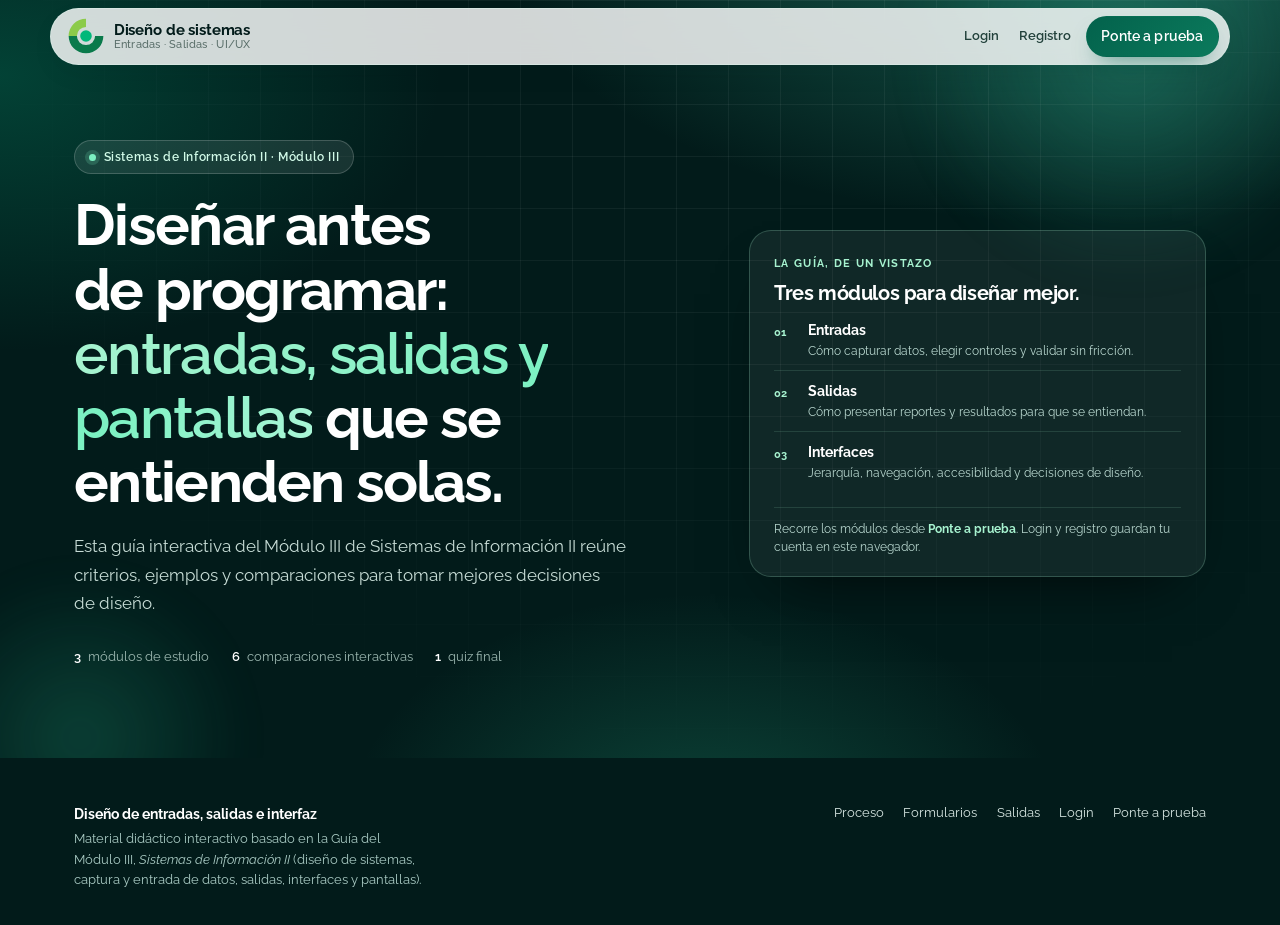
==== index.html @ ae3c9760 "Cambio de interfaz y orgnizacion de informacion" ====
<!DOCTYPE html>
<html lang="es">
<head>
<meta charset="UTF-8">
<meta name="viewport" content="width=device-width, initial-scale=1.0">
<title>Diseño de Entradas, Salidas y UI/UX · Guía interactiva</title>
<meta name="description" content="Guía interactiva de Sistemas de Información II: diseño de entradas, salidas, pantallas, formularios, login y jerarquía visual, con comparaciones malo vs. bueno.">
<meta name="theme-color" content="#03624c">
<link rel="icon" type="image/svg+xml" href="[data-uri]">
<link rel="preconnect" href="https://fonts.googleapis.com">
<link rel="preconnect" href="https://fonts.gstatic.com" crossorigin>
<link href="https://fonts.googleapis.com/css2?family=Raleway:ital,wght@0,100..900;1,100..900&display=swap" rel="stylesheet">
<style>
/* ============================================================
   1. SISTEMA DE DISEÑO
   ============================================================ */
:root{
  --ink:#021b1a;
  --ink-soft:#23423c;
  --muted:#5a6f6a;
  --bg:#f1f7f6;
  --surface:#ffffff;
  --surface-2:#f7fcfa;
  --line:#d9e8e4;
  --line-strong:#b9d2cc;

  --brand:#03624c;
  --brand-dark:#032221;
  --brand-soft:#e6f7f1;
  --violet:#2cc295;
  --accent:#095544;
  --accent-soft:#e1f7ef;
  --good:#0b7a5c;
  --good-soft:#e1f7ef;
  --bad:#b4233f;
  --bad-soft:#fce8ed;
  --info:#0b6b6a;
  --info-soft:#e2f4f2;

  --r-sm:10px;
  --r-md:14px;
  --r-lg:20px;
  --r-xl:28px;
  --shadow-sm:0 1px 2px rgba(2,27,26,.06);
  --shadow-md:0 10px 30px -12px rgba(2,27,26,.18);
  --shadow-lg:0 30px 60px -30px rgba(2,27,26,.35);
  --font:"Raleway","Segoe UI Variable","Segoe UI",system-ui,-apple-system,"Helvetica Neue",Arial,sans-serif;
}

*,*::before,*::after{box-sizing:border-box;margin:0;padding:0}
html{scroll-behavior:smooth;scroll-padding-top:92px}
body{
  font-family:var(--font);
  background:var(--bg);
  color:var(--ink);
  line-height:1.6;
  -webkit-font-smoothing:antialiased;
  font-optical-sizing:auto;
  font-size:16px;
  overflow-x:hidden;
}
img,svg{display:block;max-width:100%}
button,input,select,textarea{font:inherit;color:inherit}
button{cursor:pointer}
a{color:var(--brand);text-decoration:none}
a:hover{text-decoration:underline}
h1,h2,h3,h4{line-height:1.18;letter-spacing:-.02em;font-weight:750}
strong{font-weight:700}
p{text-wrap:pretty}

.wrap{width:100%;max-width:1180px;margin:0 auto;padding:0 24px}
.sr-only{position:absolute;width:1px;height:1px;padding:0;margin:-1px;overflow:hidden;clip:rect(0 0 0 0);white-space:nowrap;border:0}
.skip-link{position:fixed;left:12px;top:-60px;z-index:200;background:var(--ink);color:#fff;padding:10px 16px;border-radius:8px;transition:top .2s}
.skip-link:focus{top:12px}

/* ---------- Botones ---------- */
.btn{
  display:inline-flex;align-items:center;justify-content:center;gap:.5rem;
  border:1px solid transparent;border-radius:999px;
  padding:.72rem 1.25rem;font-weight:650;font-size:.95rem;
  transition:transform .15s ease, box-shadow .2s ease, background .2s ease, border-color .2s;
  text-decoration:none;white-space:nowrap;
}
.btn:hover{text-decoration:none;transform:translateY(-1px)}
.btn:active{transform:translateY(0)}
.btn:focus-visible{outline:3px solid var(--brand-dark);outline-offset:2px;box-shadow:0 0 0 2px var(--surface)}
.btn-primary{background:linear-gradient(135deg,var(--brand),#0b7a5c);color:#fff;box-shadow:0 12px 24px -12px rgba(3,98,76,.75)}
.btn-primary:hover{box-shadow:0 16px 30px -12px rgba(3,98,76,.85)}
.btn-ghost{background:#fff;border-color:var(--line-strong);color:var(--ink)}
.btn-ghost:hover{border-color:var(--brand);color:var(--brand)}
.btn-soft{background:var(--brand-soft);color:var(--brand-dark)}
.btn-soft:hover{background:#d6f2e8}
.btn-sm{padding:.5rem .9rem;font-size:.85rem}
.btn-block{width:100%}

/* ---------- Tipografía de sección ---------- */
.section{padding:74px 0;position:relative}
.section + .section{border-top:1px solid rgba(185,210,204,.6)}
.section-alt{background:
  radial-gradient(900px 400px at 100% 0%, rgba(47,169,140,.08), transparent 60%),
  radial-gradient(700px 420px at 0% 100%, rgba(3,98,76,.05), transparent 60%);
}
.eyebrow{
  display:inline-flex;align-items:center;gap:.45rem;
  background:var(--brand-soft);color:var(--brand-dark);
  border:1px solid #c9e9e1;border-radius:999px;
  padding:.3rem .75rem;font-size:.75rem;font-weight:750;
  letter-spacing:.06em;text-transform:uppercase;
}
.section-head{max-width:780px;margin-bottom:2.2rem}
.section-head h2{font-size:clamp(1.7rem,3.2vw,2.5rem);margin:.85rem 0 .7rem}
.section-head p{color:var(--ink-soft);font-size:1.05rem;max-width:70ch}
.lede{color:var(--muted);font-size:.98rem}
.hl{background:linear-gradient(180deg,transparent 58%,#b9f0d5 58%);padding:0 .12em;border-radius:2px}
.hl-bad{background:linear-gradient(180deg,transparent 58%,#ffd3df 58%);padding:0 .12em}

/* ---------- Nav ---------- */
.progress-track{position:fixed;top:0;left:0;right:0;height:3px;z-index:120;background:transparent;pointer-events:none}
.progress-bar{height:100%;width:0%;background:linear-gradient(90deg,var(--brand),var(--violet),var(--accent));border-radius:0 3px 3px 0;transition:width .1s linear}
.nav{
  position:fixed;top:8px;left:50%;transform:translateX(-50%);
  width:calc(100% - 32px);max-width:1180px;z-index:110;
  background:rgba(255,255,255,.82);backdrop-filter:blur(14px);-webkit-backdrop-filter:blur(14px);
  border:1px solid rgba(217,232,228,.9);border-radius:999px;
  box-shadow:var(--shadow-md);
  display:flex;align-items:center;gap:1rem;
  padding:.45rem .65rem .45rem 1rem;
}
.brand{display:flex;align-items:center;gap:.55rem;font-weight:800;letter-spacing:-.02em;font-size:.95rem;flex-shrink:0}
.brand-mark{
  width:38px;height:38px;flex-shrink:0;
  display:grid;place-items:center;
}
.brand-mark svg{width:38px;height:38px;display:block}
.brand small{display:block;font-weight:600;font-size:.68rem;color:var(--muted);letter-spacing:.02em}
.nav-links{display:flex;gap:.15rem;margin-left:auto;overflow-x:auto;scrollbar-width:none}
.nav-links::-webkit-scrollbar{display:none}
.nav-links a{
  padding:.45rem .7rem;border-radius:999px;font-size:.83rem;font-weight:650;color:var(--ink-soft);
  white-space:nowrap;text-decoration:none;transition:background .2s,color .2s;
}
.nav-links a:hover{background:var(--brand-soft);color:var(--brand-dark)}
.nav-links a.active{background:var(--ink);color:#fff}
.nav-cta{flex-shrink:0}

/* ============================================================
   2. HERO
   ============================================================ */
.hero{
  position:relative;overflow:hidden;color:#fff;
  padding:140px 0 90px;
  background:
    radial-gradient(1000px 500px at 85% -10%, rgba(47,169,140,.5), transparent 60%),
    radial-gradient(800px 500px at 0% 10%, rgba(3,98,76,.55), transparent 55%),
    radial-gradient(600px 400px at 55% 110%, rgba(44,194,149,.25), transparent 60%),
    #021b1a;
}
.hero::after{
  content:"";position:absolute;inset:0;pointer-events:none;
  background-image:linear-gradient(rgba(255,255,255,.055) 1px,transparent 1px),linear-gradient(90deg,rgba(255,255,255,.055) 1px,transparent 1px);
  background-size:52px 52px;
  mask-image:radial-gradient(ellipse at 60% 20%,#000 20%,transparent 75%);
  -webkit-mask-image:radial-gradient(ellipse at 60% 20%,#000 20%,transparent 75%);
}
.hero .wrap{position:relative;z-index:2}
.hero-grid{display:grid;grid-template-columns:1.15fr .85fr;gap:56px;align-items:center}
.hero-badge{
  display:inline-flex;align-items:center;gap:.5rem;
  background:rgba(255,255,255,.09);border:1px solid rgba(255,255,255,.18);
  border-radius:999px;padding:.38rem .85rem;font-size:.76rem;font-weight:650;
  letter-spacing:.04em;color:#d1fae8;margin-bottom:1.2rem;
}
.hero-badge .dot{width:7px;height:7px;border-radius:50%;background:#7bf1c2;box-shadow:0 0 0 4px rgba(123,241,194,.18)}
.hero h1{font-size:clamp(2.15rem,5vw,3.65rem);letter-spacing:-.035em;margin-bottom:1.1rem}
.hero h1 em{font-style:normal;color:#a7f3d0}
.hero p.lead{font-size:1.08rem;color:#c7dcd6;max-width:58ch;margin-bottom:1.8rem}
.hero-actions{display:flex;flex-wrap:wrap;gap:.8rem;margin-bottom:2rem}
.hero-actions .btn-ghost{background:rgba(255,255,255,.08);border-color:rgba(255,255,255,.25);color:#fff}
.hero-actions .btn-ghost:hover{background:rgba(255,255,255,.16);border-color:rgba(255,255,255,.45);color:#fff}
.hero-meta{display:flex;flex-wrap:wrap;gap:1.4rem;color:#9db8b1;font-size:.8rem}
.hero-meta div{display:flex;align-items:center;gap:.45rem}
.hero-meta b{color:#fff;font-weight:650}

/* Tarjeta flotante del hero */
.hero-demo{
  position:relative;background:linear-gradient(180deg,#fff,#f1f7f6);
  border-radius:22px;padding:14px;color:var(--ink);
  box-shadow:0 40px 70px -30px rgba(0,0,0,.65);
  transform:rotate(1.2deg);
  border:1px solid rgba(255,255,255,.6);
}
.hero-demo::before{
  content:"";position:absolute;inset:-14px;border-radius:30px;
  background:linear-gradient(135deg,rgba(255,255,255,.25),rgba(255,255,255,0));
  z-index:-1;filter:blur(2px);
}
.hero-demo-bar{display:flex;align-items:center;gap:6px;padding:2px 4px 12px}
.hero-demo-bar span{width:9px;height:9px;border-radius:50%;background:#d9e8e4}
.hero-demo-bar span:first-child{background:#aacbc4}
.hero-demo-bar span:nth-child(2){background:#a7f3d0}
.hero-demo-bar span:nth-child(3){background:#a7f3d0}
.hero-demo-bar .url{
  margin-left:auto;font-size:.66rem;color:#7c918c;background:#eaf4f1;
  border-radius:99px;padding:.18rem .6rem;font-weight:600;
}
.hero-screen{background:#f7fcfa;border:1px solid #d9e8e4;border-radius:14px;padding:16px}
.hero-screen-top{display:flex;justify-content:space-between;align-items:flex-start;margin-bottom:14px}
.hero-screen-top h4{font-size:.95rem}
.hero-screen-top p{font-size:.68rem;color:#7c918c}
.hero-pill{font-size:.6rem;font-weight:750;background:var(--good-soft);color:#0b7a5c;padding:.22rem .5rem;border-radius:99px;white-space:nowrap}
.hero-field{margin-bottom:9px}
.hero-field label{display:block;font-size:.64rem;font-weight:700;color:#4b625d;margin-bottom:3px}
.hero-input{
  height:29px;border:1px solid #d9e8e4;border-radius:7px;background:#fff;
  padding:0 9px;font-size:.72rem;color:#5a6f6a;display:flex;align-items:center;justify-content:space-between;
}
.hero-input em{font-style:normal;color:#aacbc4;font-size:.66rem}
.hero-two{display:grid;grid-template-columns:1fr 1fr;gap:9px}
.hero-btn{
  height:31px;border-radius:8px;display:grid;place-items:center;font-size:.72rem;font-weight:750;
  background:linear-gradient(135deg,var(--brand),#0b7a5c);color:#fff;margin-top:11px;
  box-shadow:0 8px 16px -10px rgba(3,98,76,.9);
}
.hero-float{
  position:absolute;background:#fff;color:var(--ink);border-radius:12px;
  padding:.55rem .75rem;font-size:.7rem;font-weight:700;box-shadow:0 18px 30px -18px rgba(0,0,0,.6);
  display:flex;align-items:center;gap:.45rem;border:1px solid #d9e8e4;
}
.hero-float.a{left:-26px;bottom:64px;transform:rotate(-3deg)}
.hero-float.b{right:-18px;top:34px;transform:rotate(3deg)}
.hero-float .ic{width:22px;height:22px;border-radius:7px;display:grid;place-items:center;font-size:.7rem}
.hero-float.a .ic{background:var(--good-soft);color:var(--good)}
.hero-float.b .ic{background:var(--accent-soft);color:#0b453a}

/* ============================================================
   3. COMPONENTES GENERALES
   ============================================================ */
.card{background:var(--surface);border:1px solid var(--line);border-radius:var(--r-lg);box-shadow:var(--shadow-sm)}
.grid-2{display:grid;grid-template-columns:1fr 1fr;gap:24px}
.grid-3{display:grid;grid-template-columns:repeat(3,1fr);gap:18px}
.split{display:grid;grid-template-columns:1.05fr .95fr;gap:34px;align-items:start}
.entry-lab{display:grid;gap:22px;margin-bottom:24px}
.split > *,.entry-lab > *,.lab > *,.grid-2 > *,.grid-3 > *,.game > *,.anatomy > *,.login-wrap > *,.uxui > *{min-width:0}
.flow-card,.classifier,.flow-scroll{min-width:0;max-width:100%}
.note{
  background:var(--info-soft);border:1px solid #c9e9e1;border-left:4px solid var(--info);
  border-radius:0 var(--r-md) var(--r-md) 0;padding:1rem 1.15rem;color:#0b453a;font-size:.9rem;
}
.note strong{color:#032221}
.note.amber{background:var(--accent-soft);border-color:#bfe8db;border-left-color:#2fa98c;color:#0b453a}
.note.amber strong{color:#032221}
.note.good{background:var(--good-soft);border-color:#b9e8d6;border-left-color:var(--good);color:#032221}
.note.good strong{color:#032221}
.note.bad{background:var(--bad-soft);border-color:#f8cdd9;border-left-color:var(--bad);color:#8c1233}
.note.bad strong{color:#6f0c27}
.note p + p{margin-top:.5rem}
.tag{
  display:inline-flex;align-items:center;gap:.35rem;font-size:.7rem;font-weight:750;
  padding:.22rem .55rem;border-radius:99px;background:#eaf4f1;color:#23423c;letter-spacing:.02em;
}
.tag.good{background:var(--good-soft);color:#0b7a5c}
.tag.bad{background:var(--bad-soft);color:#a11338}
.tag.amber{background:var(--accent-soft);color:#0b453a}
.kicker{font-size:.72rem;font-weight:800;letter-spacing:.1em;text-transform:uppercase;color:var(--brand)}
.mini-title{font-size:.72rem;font-weight:800;letter-spacing:.08em;text-transform:uppercase;color:var(--muted);margin-bottom:.35rem}
ol.clean,ul.clean{list-style:none;display:grid;gap:.6rem}
ul.ticks{list-style:none;display:grid;gap:.55rem;font-size:.9rem;color:var(--ink-soft)}
ul.ticks li{display:flex;gap:.55rem;align-items:flex-start}
ul.ticks li::before{content:"✓";flex-shrink:0;width:19px;height:19px;border-radius:50%;background:var(--good-soft);color:var(--good);font-size:.7rem;font-weight:900;display:grid;place-items:center;margin-top:.15rem}
ul.crosses{list-style:none;display:grid;gap:.55rem;font-size:.9rem;color:var(--ink-soft)}
ul.crosses li{display:flex;gap:.55rem;align-items:flex-start}
ul.crosses li::before{content:"✕";flex-shrink:0;width:19px;height:19px;border-radius:50%;background:var(--bad-soft);color:var(--bad);font-size:.65rem;font-weight:900;display:grid;place-items:center;margin-top:.15rem}

/* Listas del modo resumido */
.steps{list-style:none;counter-reset:s;display:grid;gap:8px;max-width:840px;margin:0}
.steps li{counter-increment:s;display:flex;gap:14px;align-items:flex-start;background:var(--surface);border:1px solid var(--line);border-radius:14px;padding:11px 16px}
.steps li::before{content:counter(s);flex-shrink:0;width:27px;height:27px;border-radius:9px;background:var(--brand-soft);color:var(--brand-dark);font-weight:800;font-size:.78rem;display:grid;place-items:center;margin-top:.12rem}
.steps b{display:block;font-size:.94rem;line-height:1.3}
.steps span{display:block;color:var(--ink-soft);font-size:.85rem;line-height:1.4}

/* Tipos de entrada: software y hardware */
.input-map{display:grid;gap:20px;margin:0}
.input-family-head{display:flex;align-items:baseline;gap:2px 14px;flex-wrap:wrap;margin-bottom:10px}
.input-family-head h3{font-size:1.02rem;display:flex;align-items:center;gap:9px}
.input-family-head h3::before{content:"";width:9px;height:9px;border-radius:3px;background:var(--brand);box-shadow:0 0 0 3px var(--brand-soft)}
.input-family.hardware .input-family-head h3::before{background:var(--accent);box-shadow:0 0 0 3px var(--accent-soft)}
.input-family-head p{font-size:.81rem;color:var(--muted)}
.input-cards{display:grid;grid-template-columns:repeat(3,1fr);gap:12px}
.input-card{background:var(--surface);border:1px solid var(--line);border-radius:15px;padding:15px 16px;box-shadow:var(--shadow-sm);min-width:0;transition:transform .18s ease,border-color .18s ease,box-shadow .18s ease}
.input-card:hover{transform:translateY(-2px);border-color:#b9d2cc;box-shadow:var(--shadow-md)}
.input-card-top{display:flex;align-items:center;gap:11px;margin-bottom:7px}
.icon-sprite{position:absolute;width:0;height:0;overflow:hidden;pointer-events:none}
.ui-icon{width:22px;height:22px;display:block;flex-shrink:0}
.input-ic{width:44px;height:44px;border-radius:13px;display:grid;place-items:center;background:linear-gradient(145deg,#fff,var(--brand-soft));color:var(--brand);border:1px solid #c9e9e1;box-shadow:0 6px 14px -10px rgba(3,98,76,.4);flex-shrink:0;font-size:0;transition:transform .18s ease,box-shadow .18s ease}
.input-family.hardware .input-ic{background:linear-gradient(145deg,#fff,var(--accent-soft));color:var(--accent);border-color:#bfe8db}
.input-ic .ui-icon{width:23px;height:23px}
.input-card:hover .input-ic{transform:translateY(-1px);box-shadow:0 9px 18px -10px rgba(3,98,76,.5)}
.input-card h4{font-size:.9rem;line-height:1.3}
.input-card p{font-size:.8rem;line-height:1.45;color:var(--ink-soft)}
.input-card .input-examples{margin-top:9px;padding-top:8px;border-top:1px dashed var(--line);font-size:.72rem;color:var(--muted)}
.input-card .input-examples b{color:var(--ink-soft);font-weight:800}
.tip-line{margin-top:14px;font-size:.9rem;color:var(--ink-soft);border-left:3px solid var(--brand);padding-left:12px;max-width:840px}
ul.mini-list{list-style:none;display:grid;gap:.42rem;font-size:.88rem;color:var(--ink-soft);margin-top:.65rem;padding:0}
ul.mini-list li{display:flex;gap:.5rem;align-items:flex-start}
ul.mini-list li::before{content:"•";color:currentColor;opacity:.55;font-weight:900;flex-shrink:0}
.note .mini-list{color:inherit;margin-top:.5rem}

/* Laboratorios plegables */
.lab-fold{background:var(--surface);border:1px solid var(--line);border-radius:var(--r-lg);box-shadow:var(--shadow-sm);overflow:hidden}
.lab-fold>summary{display:flex;align-items:center;gap:14px;padding:13px 18px;cursor:pointer;list-style:none;transition:background .2s}
.lab-fold>summary::-webkit-details-marker{display:none}
.lab-fold>summary::marker{content:""}
.lab-fold>summary:hover{background:var(--surface-2)}
.lab-fold>summary:focus-visible{outline:2px solid var(--brand);outline-offset:-2px}
.fold-ico{width:36px;height:36px;border-radius:11px;background:var(--brand-soft);display:grid;place-items:center;font-size:1rem;flex-shrink:0}
.fold-txt{min-width:0}
.fold-txt b{display:block;font-size:.95rem;line-height:1.3}
.fold-txt small{display:block;color:var(--muted);font-size:.79rem;line-height:1.35}
.fold-cta{margin-left:auto;display:inline-flex;align-items:center;gap:7px;font-size:.78rem;font-weight:750;color:var(--brand-dark);background:var(--brand-soft);border-radius:999px;padding:.35rem .7rem;flex-shrink:0}
.fold-cta .when-open{display:none}
.lab-fold[open] .fold-cta .when-open{display:inline}
.lab-fold[open] .fold-cta .when-closed{display:none}
.chev{display:inline-block;transition:transform .2s;font-size:.8rem}
.lab-fold[open] .chev{transform:rotate(180deg)}
.fold-body{padding:0 18px 18px;border-top:1px solid var(--line)}
.fold-body>:first-child{margin-top:18px}
@media(max-width:560px){.fold-txt small{display:none}.fold-cta{padding:.3rem .55rem}}


/* ============================================================
   5. FLUJO DE ENTRADAS
   ============================================================ */
.flow-card{background:var(--surface);border:1px solid var(--line);border-radius:var(--r-xl);padding:26px 30px;box-shadow:var(--shadow-md)}
.flow-top{display:flex;flex-wrap:wrap;gap:.8rem;justify-content:space-between;align-items:center;margin-bottom:14px}
.flow-top h3{font-size:1.05rem}
.flow-hint{font-size:.78rem;color:var(--muted);display:flex;align-items:center;gap:.4rem}
.flow-scroll{overflow-x:auto;padding:10px 2px 4px}
.flow{display:flex;align-items:center;gap:0;min-width:860px}
.flow-item{display:flex;align-items:center;flex:1 1 0;min-width:0}
.flow-node{
  flex:1 1 auto;background:#fff;border:1.5px solid var(--line-strong);border-radius:16px;
  padding:1rem .85rem;text-align:center;transition:all .4s ease;position:relative;
  min-width:150px;
}
.flow-node:hover{border-color:var(--brand);transform:translateY(-2px);box-shadow:var(--shadow-md)}
.flow-node .n-ic{width:42px;height:42px;border-radius:12px;display:grid;place-items:center;margin:0 auto .45rem;background:var(--brand-soft);border:1px solid #c9e9e1;color:var(--brand);font-size:0;transition:background .2s,color .2s,border-color .2s}
.flow-node .n-ic .ui-icon{width:23px;height:23px}
.flow-node.is-active .n-ic{background:rgba(255,255,255,.16);border-color:rgba(255,255,255,.55);color:#fff}
.flow-node.is-done .n-ic{background:#fff;border-color:#b9e8d6;color:var(--good)}
.flow-node.is-error .n-ic{background:rgba(255,255,255,.16);border-color:rgba(255,255,255,.55);color:#fff}
.flow-node b{display:block;font-size:.9rem;line-height:1.25}
.flow-node small{display:block;font-size:.73rem;color:var(--muted);margin-top:.2rem;line-height:1.3}
.flow-node.is-active{border-color:var(--brand);background:var(--brand);color:#fff;box-shadow:0 14px 26px -16px rgba(3,98,76,.95)}
.flow-node.is-active small{color:#d1fae8}
.flow-node.is-error{border-color:var(--bad);background:var(--bad);color:#fff}
.flow-node.is-error small{color:#ffd7e1}
.flow-node.is-done{border-color:#b9e8d6;background:var(--good-soft)}
.flow-node.is-done .n-ic{filter:saturate(1)}
.flow-arrow{flex:0 0 32px;height:2px;background:var(--line-strong);position:relative}
.flow-arrow::after{
  content:"";position:absolute;right:-1px;top:-3px;border-left:6px solid var(--line-strong);
  border-top:4px solid transparent;border-bottom:4px solid transparent;
}
.flow-detail{
  margin-top:16px;background:var(--surface-2);border:1px solid var(--line);
  border-left:4px solid var(--brand);border-radius:0 12px 12px 0;padding:1.1rem 1.25rem;min-height:112px;
  transition:background .2s;
}
.flow-detail .fd-head{display:flex;align-items:center;gap:.6rem;margin-bottom:.35rem;flex-wrap:wrap}
.flow-detail h4{font-size:1.05rem}
.flow-detail p{font-size:.92rem;color:var(--ink-soft)}

.sim{
  margin-top:18px;border:1px solid var(--line);border-radius:var(--r-lg);overflow:hidden;
  background:#fff;
}
.sim-head{
  display:flex;align-items:center;gap:.6rem;padding:.7rem 1rem;
  background:linear-gradient(180deg,#f7fcfa,#eaf4f1);border-bottom:1px solid var(--line);
  font-size:.82rem;font-weight:750;color:#23423c;
}
.sim-head .dots{display:flex;gap:4px;margin-right:2px}
.sim-head .dots i{width:7px;height:7px;border-radius:50%;background:#c9e9e1}
.sim-body{padding:16px}
.sim-grid{display:grid;grid-template-columns:1.1fr .7fr .9fr auto;gap:12px;align-items:end}
.sim-field label{display:block;font-size:.75rem;font-weight:700;margin-bottom:.3rem;color:var(--ink-soft)}
.sim-field label .opt{font-weight:500;color:var(--muted);font-size:.7rem}
.sim-field input,.sim-field select{
  width:100%;height:40px;border:1px solid var(--line-strong);border-radius:9px;
  padding:0 .7rem;font-size:.86rem;background:#fff;
}
.sim-field input:focus,.sim-field select:focus{outline:2px solid var(--brand);outline-offset:1px;border-color:var(--brand);box-shadow:0 0 0 3px rgba(3,98,76,.14)}
.sim-field input[aria-invalid="true"]{border-color:var(--bad);background:#fff7f9}
.sim-submit{height:40px}
.sim-feedback{
  margin-top:12px;font-size:.84rem;border-radius:10px;padding:.7rem .85rem;
  background:var(--surface-2);border:1px dashed var(--line-strong);color:var(--muted);
  display:flex;gap:.6rem;align-items:flex-start;
}
.sim-feedback.ok{background:var(--good-soft);border-color:#bcead8;color:#063028;border-style:solid}
.sim-feedback.err{background:var(--bad-soft);border-color:#f6c9d6;color:#8c1233;border-style:solid}
.sim-catalog{
  margin-top:12px;display:grid;grid-template-columns:repeat(3,1fr);gap:8px;
}
.catalog-item{
  display:flex;justify-content:space-between;align-items:center;gap:.4rem;
  border:1px solid var(--line);border-radius:9px;padding:.45rem .65rem;background:#fff;
  font-size:.74rem;color:var(--muted);cursor:pointer;transition:border-color .2s,background .2s;
}
.catalog-item:hover{border-color:var(--brand);background:#f7fcfa}
.catalog-item b{color:var(--ink);font-size:.74rem}
.catalog-item .price{font-weight:750;color:var(--brand);white-space:nowrap}

/* Clasificador */
.classifier{background:var(--surface);border:1px solid var(--line);border-radius:var(--r-lg);padding:24px 28px}
.classifier-head{display:flex;justify-content:space-between;align-items:flex-start;gap:1rem;flex-wrap:wrap;margin-bottom:6px}
.classifier-head h3{font-size:1.15rem}
.classifier-head .kicker{display:block;margin-bottom:4px}
.class-score{font-size:.78rem;font-weight:750;color:var(--muted);background:var(--surface-2);border:1px solid var(--line);border-radius:99px;padding:.25rem .7rem}
.classifier-lede{font-size:.92rem;color:var(--ink-soft);max-width:92ch;margin-top:4px}
.classifier-quick{display:flex;flex-wrap:wrap;gap:6px;margin:10px 0 0}
.classifier-quick span{display:inline-flex;align-items:center;gap:5px;border:1px solid var(--line);border-radius:999px;padding:.28rem .62rem;font-size:.73rem;color:var(--ink-soft);background:var(--surface-2)}
.classifier-quick b{font-size:.64rem;font-weight:850;letter-spacing:.05em;text-transform:uppercase}
.classifier-quick .q-variable{border-color:#bfe8db;background:#f0faf6}
.classifier-quick .q-variable b{color:#0b453a}
.classifier-quick .q-ident{border-color:#b9e8d6;background:#f7fcfa}
.classifier-quick .q-ident b{color:var(--brand-dark)}
.classifier-quick .q-recovered{border-color:#b9e8d6;background:#f7fcfa}
.classifier-quick .q-recovered b{color:#095544}
.classifier-key{display:flex;flex-wrap:wrap;gap:8px;margin-top:12px}
.classifier-key span{display:inline-flex;align-items:center;gap:6px;font-size:.76rem;font-weight:600;border:1px solid transparent;border-radius:99px;padding:.3rem .7rem}
.classifier-key span:first-child{background:var(--brand-soft);border-color:#b9e8d6;color:var(--brand-dark)}
.classifier-key span:last-child{background:var(--good-soft);border-color:#b9e8d6;color:#095544}
.classifier-key b{font-size:.66rem;font-weight:850;letter-spacing:.06em;text-transform:uppercase}
.classifier-howto{display:flex;align-items:flex-start;gap:14px;background:var(--surface-2);border:1px solid var(--line);border-radius:12px;padding:12px 16px;margin:14px 0 16px}
.classifier-howto>b{flex:0 0 auto;font-size:.68rem;font-weight:850;letter-spacing:.07em;text-transform:uppercase;color:var(--brand);padding-top:.12rem}
.classifier-howto ol{display:flex;flex-wrap:wrap;gap:8px 18px;margin:0;padding:0;list-style:none;counter-reset:howto}
.classifier-howto li{position:relative;flex:1 1 190px;padding-left:24px;font-size:.8rem;color:var(--ink-soft);counter-increment:howto}
.classifier-howto li::before{content:counter(howto);position:absolute;left:0;top:.18em;width:17px;height:17px;border-radius:50%;background:var(--brand);color:#fff;font-size:.62rem;font-weight:850;display:grid;place-items:center}
.classifier-guide{display:grid;grid-template-columns:1.25fr .75fr;gap:14px;margin:0 0 18px}
.classifier-legend{display:grid;gap:0;background:var(--surface-2);border:1px solid var(--line);border-radius:12px;overflow:hidden}
.ctype{padding:10px 14px;border-left:4px solid var(--line-strong)}
.ctype + .ctype{border-top:1px solid var(--line)}
.ctype b{display:flex;align-items:center;gap:8px;font-size:.84rem;color:var(--ink)}
.ctype b span{font-size:.62rem;font-weight:800;letter-spacing:.04em;text-transform:uppercase;border-radius:99px;padding:.08rem .42rem}
.ctype p{font-size:.8rem;color:var(--ink-soft);margin-top:2px}
.ctype small{display:block;font-size:.72rem;color:var(--muted);margin-top:1px}
.ctype-variable{border-left-color:var(--accent);background:#f0faf6}
.ctype-variable b span{background:var(--accent-soft);color:#0b453a}
.ctype-ident{border-left-color:var(--brand);background:#f7fcfa}
.ctype-ident b span{background:var(--brand-soft);color:var(--brand-dark)}
.ctype-recovered{border-left-color:var(--good);background:#f7fcfa}
.ctype-recovered b span{background:var(--good-soft);color:#095544}
.classifier-example{background:var(--brand-soft);border:1px solid #b9e8d6;border-radius:12px;padding:14px 16px;font-size:.84rem;color:#23423c}
.classifier-example b{display:block;margin-bottom:6px;color:var(--brand-dark)}
.classifier-example .example-data{margin-bottom:4px}
.classifier-example ol{margin:0 0 4px 18px;padding:0;font-size:.8rem;display:grid;gap:2px}
.classifier-example .example-answer{font-weight:800;color:#095544;margin-top:4px}
.classifier-task{display:flex;justify-content:space-between;align-items:center;gap:8px 18px;flex-wrap:wrap;margin:18px 0 8px;padding-top:14px;border-top:1px solid var(--line)}
.classifier-task b{font-size:.88rem}
.classifier-task span{font-size:.78rem;color:var(--muted)}
.class-rows{display:grid;grid-template-columns:repeat(2,minmax(0,1fr));gap:10px}
.class-row{
  display:grid;grid-template-columns:minmax(0,1fr) auto;gap:12px;align-items:center;
  padding:.6rem .75rem;border:1px solid var(--line);border-radius:11px;background:#fff;
}
.class-row .field-desc{font-size:.84rem;display:flex;gap:.5rem;align-items:center;font-weight:600}
.class-row .field-desc i{width:32px;height:32px;border-radius:9px;background:var(--brand-soft);border:1px solid #d6f2e8;display:grid;place-items:center;font-style:normal;font-size:1.05rem;line-height:1;flex-shrink:0}
.class-row .field-desc small{display:block;font-weight:500;color:var(--muted);font-size:.72rem}
.class-opts{display:flex;gap:5px;justify-content:flex-end;flex-wrap:wrap}
.class-opt{
  border:1px solid var(--line-strong);background:#fff;border-radius:8px;
  font-size:.7rem;font-weight:700;padding:.3rem .5rem;color:var(--ink-soft);transition:all .15s;
}
.class-opt:hover{border-color:var(--brand);color:var(--brand)}
.class-opt.chosen{background:var(--brand);border-color:var(--brand);color:#fff}
.class-opt.correct{background:var(--good-soft);border-color:#9adcc3;color:#095544}
.class-opt.wrong{background:var(--bad-soft);border-color:#f3b7c7;color:#9c1537}
.class-row.solved{border-color:#b9e8d6;background:#f7fcfa}
.classifier-foot{display:flex;gap:16px;align-items:center;justify-content:space-between;margin-top:14px;flex-wrap:wrap}
.class-feedback{font-size:.84rem;color:var(--muted);flex:1;min-width:220px}
.class-feedback.ok{color:var(--good)}
.class-feedback.bad{color:var(--bad)}

/* ============================================================
   6. ANATOMÍA DE PANTALLA
   ============================================================ */
.anatomy{display:grid;grid-template-columns:1.08fr .92fr;gap:26px;align-items:start}
.wire{
  background:#fff;border:1px solid var(--line-strong);border-radius:var(--r-lg);
  padding:14px;box-shadow:var(--shadow-md);
}
.wire-frame{border:1px solid #d9e8e4;border-radius:12px;overflow:hidden;background:#fbfdfc}
.wire-region{
  position:relative;display:block;width:100%;text-align:left;border:0;background:transparent;
  padding:14px 16px;transition:background .2s;cursor:pointer;
}
.wire-region:hover,.wire-region.is-active{background:#e4f1ed}
.wire-region + .wire-region{border-top:1px dashed #d9e8e4}
.wire-region .wr-label{font-size:.62rem;font-weight:850;letter-spacing:.09em;text-transform:uppercase;color:var(--brand)}
.wire-region .wr-content{margin-top:6px;pointer-events:none}
.wire-region .wr-tip{
  position:absolute;right:12px;top:50%;transform:translateY(-50%);
  font-size:.62rem;color:var(--muted);background:#fff;border:1px solid var(--line);
  border-radius:99px;padding:.1rem .45rem;
}
.wire-head{display:flex;justify-content:space-between;align-items:center;gap:.5rem}
.wire-head b{font-size:.9rem}
.wire-nav{display:flex;gap:5px}
.wire-nav i{width:34px;height:7px;border-radius:99px;background:#b9e8d6;display:block}
.wire-body-grid{display:grid;grid-template-columns:1fr 1fr;gap:7px}
.wire-line{height:8px;border-radius:99px;background:#d9e8e4}
.wire-line.w70{width:70%}.wire-line.w50{width:50%}.wire-line.w90{width:90%}
.wire-input{height:22px;border:1px solid #b9e8d6;border-radius:5px;background:#fff}
.wire-status{display:flex;justify-content:space-between;align-items:center;font-size:.66rem;color:var(--muted)}
.wire-status .dotlive{width:6px;height:6px;border-radius:50%;background:var(--good);display:inline-block;margin-right:4px}
.wire-zone-badge{
  position:absolute;left:6px;top:6px;background:var(--accent);color:#fff;
  font-size:.55rem;font-weight:700;border-radius:99px;padding:.08rem .4rem;letter-spacing:.06em;
}
.anatomy-info{background:var(--surface);border:1px solid var(--line);border-radius:var(--r-lg);padding:22px;min-height:330px}
.anatomy-info h3{font-size:1.12rem;margin-bottom:.4rem}
.anatomy-info p{font-size:.9rem;color:var(--ink-soft)}
.anatomy-info .a-list{margin-top:12px;display:grid;gap:.5rem;font-size:.82rem;color:var(--muted)}
.anatomy-info .a-list div{padding-left:1rem;position:relative}
.anatomy-info .a-list div::before{content:"";position:absolute;left:0;top:.55em;width:4px;height:4px;border-radius:50%;background:var(--brand)}
.color-strip{display:flex;flex-wrap:wrap;gap:6px;margin-top:10px}
.color-chip{padding:.3rem .6rem;border-radius:8px;font-size:.7rem;font-weight:750;border:1px solid rgba(0,0,0,.08)}

/* ============================================================
   7. LABORATORIOS MALO / BUENO
   ============================================================ */
.lab{display:grid;grid-template-columns:1fr 1fr;gap:22px;align-items:stretch}
.lab-panel{
  background:var(--surface);border:1px solid var(--line);border-radius:var(--r-lg);
  overflow:hidden;display:flex;flex-direction:column;box-shadow:var(--shadow-sm);
}
.lab-panel.bad{border-top:4px solid var(--bad)}
.lab-panel.good{border-top:4px solid var(--good)}
.lab-head{display:flex;align-items:center;gap:.6rem;padding:.9rem 1.1rem;border-bottom:1px solid var(--line)}
.lab-head .badge{
  width:26px;height:26px;border-radius:8px;display:grid;place-items:center;font-size:.8rem;font-weight:900;flex-shrink:0;
}
.lab-panel.bad .badge{background:var(--bad-soft);color:var(--bad)}
.lab-panel.good .badge{background:var(--good-soft);color:var(--good)}
.lab-head h3{font-size:.92rem;margin-right:auto}
.lab-head .score{
  font-size:.66rem;font-weight:800;letter-spacing:.05em;text-transform:uppercase;
  padding:.2rem .5rem;border-radius:99px;
}
.lab-panel.bad .score{background:var(--bad-soft);color:#a11338}
.lab-panel.good .score{background:var(--good-soft);color:#0b7a5c}
.lab-stage{padding:18px;flex:1;display:flex;flex-direction:column}
.lab-notes{padding:0 18px 18px;font-size:.83rem;color:var(--ink-soft)}
.lab-notes h4{font-size:.68rem;letter-spacing:.08em;text-transform:uppercase;color:var(--muted);margin-bottom:.5rem}

/* --- Formulario MALO --- */
.form-bad{background:#f4f4f4;border:1px solid #cfcfcf;padding:14px;border-radius:2px;font-family:"Times New Roman",serif}
.form-bad .fb-title{font-size:.95rem;font-weight:700;text-transform:uppercase;text-align:center;margin-bottom:10px;color:#333}
.form-bad .fb-cols{display:grid;grid-template-columns:1fr 1fr;gap:4px}
.form-bad label{font-size:.62rem;text-transform:uppercase;font-weight:700;color:#555;display:block}
.form-bad input,.form-bad select{
  width:100%;height:26px;border:1px inset #b9b9b9;border-radius:0;background:#fff;
  font-size:.72rem;padding:0 4px;font-family:Arial,sans-serif;color:#222;
}
.form-bad input::placeholder{color:#b5b5b5}
.form-bad .fb-full{grid-column:1/-1}
.form-bad .fb-help{font-size:.6rem;color:#8a8a8a;font-style:italic;margin-top:2px}
.form-bad .fb-msg{min-height:16px;font-size:.64rem;color:#777;text-align:center;margin-top:6px;font-style:italic}
.form-bad .fb-actions{display:flex;gap:6px;margin-top:6px}
.form-bad .fb-actions button{
  flex:1;height:29px;border:1px solid #9e9e9e;background:#dedede;color:#222;
  font-family:Arial,sans-serif;font-size:.7rem;font-weight:700;border-radius:1px;
}
.form-bad .fb-actions button:hover{background:#d3d3d3}
.form-bad .fb-note{font-size:.58rem;color:#8a8a8a;margin-top:8px;border-top:1px solid #d5d5d5;padding-top:5px;line-height:1.3}

/* --- Formulario BUENO --- */
.form-good{background:#fff;border:1px solid var(--line);border-radius:14px;padding:18px;box-shadow:var(--shadow-sm)}
.form-good .fg-head{display:flex;justify-content:space-between;gap:.6rem;align-items:flex-start;margin-bottom:2px}
.form-good h4{font-size:1rem}
.form-good .fg-sub{font-size:.75rem;color:var(--muted);margin-bottom:13px}
.field{margin-bottom:11px}
.field > label{display:block;font-size:.76rem;font-weight:700;color:var(--ink-soft);margin-bottom:.28rem}
.field > label .req{color:var(--bad);margin-left:2px}
.field input,.field select,.field textarea{
  width:100%;min-height:38px;border:1px solid var(--line-strong);border-radius:9px;
  background:#fff;padding:.45rem .65rem;font-size:.84rem;transition:border-color .15s,box-shadow .15s;
}
.field input:focus,.field select:focus,.field textarea:focus{outline:2px solid var(--brand);outline-offset:1px;border-color:var(--brand);box-shadow:0 0 0 3px rgba(3,98,76,.14)}
.field .hint{font-size:.7rem;color:var(--muted);margin-top:.25rem;display:block}
.field .err{font-size:.7rem;color:var(--bad);margin-top:.25rem;display:none;font-weight:600}
.field.invalid input,.field.invalid select{border-color:var(--bad);background:#fff8fa}
.field.invalid .err{display:block}
.field.valid input,.field.valid select{border-color:#8fd8bf}
.two-col{display:grid;grid-template-columns:1fr 1fr;gap:10px}
.fg-actions{display:flex;gap:8px;align-items:center;margin-top:14px;flex-wrap:wrap}
.fg-actions .btn-primary{flex:1 1 auto}
.fg-actions .btn-ghost{flex:0 0 auto}
.form-msg{font-size:.78rem;font-weight:650;margin-top:9px;border-radius:8px;padding:.5rem .65rem;display:none}
.form-msg.show{display:block}
.form-msg.ok{background:var(--good-soft);color:#095544}
.form-msg.err{background:var(--bad-soft);color:#93102f}
.form-good .secure{margin-top:11px;font-size:.68rem;color:var(--muted);display:flex;gap:.4rem;align-items:center;border-top:1px dashed var(--line);padding-top:9px}

/* ============================================================
   8. SALIDAS / REPORTE
   ============================================================ */
.report-toolbar{
  display:flex;align-items:center;gap:1rem;flex-wrap:wrap;justify-content:space-between;
  background:var(--surface);border:1px solid var(--line);border-radius:14px;padding:.65rem .8rem;margin-bottom:16px;
}
.report-toolbar p{font-size:.82rem;color:var(--muted);margin:0}
.segmented{display:flex;background:#e4f1ed;border:1px solid var(--line);border-radius:99px;padding:3px;gap:2px}
.segmented button{
  border:0;background:transparent;border-radius:99px;padding:.38rem .8rem;
  font-size:.76rem;font-weight:750;color:var(--muted);transition:all .2s;
}
.segmented button[aria-pressed="true"]{background:#fff;color:var(--ink);box-shadow:0 1px 5px rgba(2,27,26,.14)}
.report-stage{
  background:var(--surface);border:1px solid var(--line);border-radius:16px;padding:22px;
  box-shadow:var(--shadow-sm);transition:all .3s;overflow-x:auto;
}
.report-stage.bad{
  border:1px solid #cfcfcf;border-radius:0;background:#fff;
  font-family:"Times New Roman",serif;padding:12px;box-shadow:none;
}
.report-stage.bad .r-head{font-size:.8rem;text-transform:uppercase;text-align:center;letter-spacing:.05em;margin-bottom:8px;color:#222;font-weight:700}
.report-stage.bad .r-table{width:100%;border-collapse:collapse;font-size:.62rem}
.report-stage.bad .r-table th,.report-stage.bad .r-table td{border:1px solid #b7b7b7;padding:3px 4px;text-align:center;color:#222}
.report-stage.bad .r-table th{background:#e6e6e6;font-size:.56rem;text-transform:uppercase}
.report-stage.bad .r-foot{font-size:.55rem;color:#8f8f8f;margin-top:6px;border-top:1px solid #d5d5d5;padding-top:5px;text-align:center}
.report-stage.bad .r-para{font-size:.62rem;text-align:center;color:#777;margin:6px 0 8px;line-height:1.3}
.report-stage.bad .r-stamp{display:inline-block;border:1px solid #c22;color:#c22;font-size:.55rem;padding:1px 3px;text-transform:uppercase}
.report-stage.bad .r-all{display:block;color:#333;font-weight:400}

.report-stage.good{background:#fff}
.r-top{display:flex;justify-content:space-between;align-items:flex-start;gap:1rem;flex-wrap:wrap;margin-bottom:18px}
.r-top h3{font-size:1.2rem}
.r-top p{font-size:.78rem;color:var(--muted);margin-top:.15rem}
.r-top .r-actions{display:flex;gap:6px}
.kpis{display:grid;grid-template-columns:repeat(3,1fr);gap:12px;margin-bottom:18px}
.kpi{background:var(--surface-2);border:1px solid var(--line);border-radius:12px;padding:.8rem .9rem}
.kpi .k-label{font-size:.7rem;font-weight:750;color:var(--muted);letter-spacing:.03em}
.kpi .k-value{font-size:1.45rem;font-weight:800;letter-spacing:-.02em;margin-top:.1rem;font-variant-numeric:tabular-nums}
.kpi .k-delta{font-size:.69rem;margin-top:.1rem;font-weight:700}
.kpi .k-delta.up{color:var(--good)}
.kpi .k-delta.warn{color:#0b453a}
.r-table-good{width:100%;border-collapse:collapse;font-size:.82rem}
.r-table-good th{
  text-align:left;font-size:.66rem;letter-spacing:.06em;text-transform:uppercase;color:var(--muted);
  border-bottom:1px solid var(--line-strong);padding:.45rem .5rem;font-weight:800;
}
.r-table-good td{padding:.55rem .5rem;border-bottom:1px solid #e4f1ed;vertical-align:middle}
.r-table-good td.num{text-align:right;font-variant-numeric:tabular-nums;font-weight:650}
.r-table-good tr:last-child td{border-bottom:0}
.r-table-good tfoot td{font-weight:800;border-top:2px solid var(--ink);border-bottom:0;padding-top:.6rem}
.r-table-good .who{display:flex;align-items:center;gap:.5rem;font-weight:650}
.avatar{width:26px;height:26px;border-radius:50%;display:grid;place-items:center;font-size:.65rem;font-weight:800;background:var(--brand-soft);color:var(--brand-dark);flex-shrink:0}
.r-table-good .bar-wrap{display:flex;align-items:center;gap:.5rem}
.r-table-good .bar-bg{width:64px;height:6px;border-radius:99px;background:#e4f1ed;overflow:hidden;flex-shrink:0;display:inline-block;vertical-align:middle}
.r-table-good .bar-fg{height:100%;border-radius:99px;background:var(--good)}
.r-table-good .bar-fg.low{background:var(--accent)}
.r-table-good .bar-fg.crit{background:var(--bad)}
.r-table-good .pct{font-size:.74rem;font-weight:700;min-width:36px}
.r-table-good .pct.crit{color:var(--bad)}
.r-foot-good{display:flex;justify-content:space-between;gap:1rem;flex-wrap:wrap;margin-top:14px;border-top:1px solid var(--line);padding-top:10px;font-size:.71rem;color:var(--muted)}

/* Selector de método de salida */
.method{margin-top:22px;background:var(--surface);border:1px solid var(--line);border-radius:var(--r-lg);padding:22px}
.method h3{font-size:1.1rem;margin-bottom:.2rem}
.method > p{font-size:.86rem;color:var(--muted);margin-bottom:14px}
.method-grid{display:grid;grid-template-columns:repeat(3,1fr) auto;gap:12px;align-items:end}
.method-field label{display:block;font-size:.73rem;font-weight:700;margin-bottom:.3rem;color:var(--ink-soft)}
.method-field select{width:100%;height:38px;border:1px solid var(--line-strong);border-radius:9px;padding:0 .55rem;font-size:.8rem;background:#fff}
.method-result{
  margin-top:14px;border-radius:12px;border:1px solid #c9e9e1;background:var(--good-soft);
  padding:1rem 1.15rem;display:flex;gap:.8rem;align-items:flex-start;
}
.method-result .mr-ic{width:34px;height:34px;border-radius:10px;background:#fff;display:grid;place-items:center;flex-shrink:0;font-size:1rem}
.method-result h4{font-size:.95rem;color:#063028;margin-bottom:.15rem}
.method-result p{font-size:.83rem;color:#095544}

/* ============================================================
   9. UI vs UX
   ============================================================ */
.uxui{display:grid;grid-template-columns:1fr 1fr;gap:22px}
.uxui-card{background:var(--surface);border:1px solid var(--line);border-radius:var(--r-lg);padding:22px}
.uxui-card .uic-tag{font-size:.68rem;font-weight:850;letter-spacing:.1em;text-transform:uppercase;padding:.22rem .55rem;border-radius:99px;display:inline-block;margin-bottom:.7rem}
.uxui-card.ux .uic-tag{background:var(--accent-soft);color:#0b453a}
.uxui-card.ui .uic-tag{background:var(--brand-soft);color:var(--brand-dark)}
.uxui-card h3{font-size:1.15rem;margin-bottom:.45rem}
.uxui-card p{font-size:.9rem;color:var(--ink-soft)}
.uxui-card .uic-list{margin-top:12px;display:grid;gap:.45rem;font-size:.83rem;color:var(--muted)}
.uxui-card .uic-list span{display:flex;gap:.45rem;align-items:flex-start}
.uxui-card .uic-list span::before{content:"→";color:var(--brand);font-weight:800}

.strip-demo{
  margin-top:22px;background:linear-gradient(135deg,#021b1a,#032221);border-radius:var(--r-xl);
  padding:24px;color:#fff;display:grid;grid-template-columns:.9fr 1.1fr;gap:26px;align-items:center;
  box-shadow:var(--shadow-lg);
}
.strip-demo h3{font-size:1.3rem;margin-bottom:.4rem}
.strip-demo p{font-size:.9rem;color:#c7dcd6;max-width:46ch}
.strip-demo .toggle-row{display:flex;align-items:center;gap:.7rem;margin-top:1.1rem;flex-wrap:wrap}
.switch{position:relative;display:inline-flex;align-items:center;gap:.6rem;cursor:pointer;user-select:none}
.switch input{position:absolute;opacity:0;width:100%;height:100%;cursor:pointer}
.switch .track{width:46px;height:26px;border-radius:99px;background:#23423c;transition:background .2s;position:relative;flex-shrink:0}
.switch .track::after{content:"";position:absolute;top:3px;left:3px;width:20px;height:20px;border-radius:50%;background:#fff;transition:transform .2s}
.switch input:checked + .track{background:var(--accent)}
.switch input:checked + .track::after{transform:translateX(20px)}
.switch .sw-label{font-size:.82rem;font-weight:700;color:#d9e8e4}
.demo-card{background:#fff;color:var(--ink);border-radius:16px;padding:20px;transition:all .35s;box-shadow:0 20px 40px -24px rgba(0,0,0,.7)}
.demo-card .dc-ic{width:38px;height:38px;border-radius:11px;background:var(--brand-soft);color:var(--brand);display:grid;place-items:center;font-size:1.1rem;margin-bottom:10px;transition:all .3s}
.demo-card h4{font-size:1.02rem;margin-bottom:.3rem}
.demo-card p{font-size:.82rem;color:var(--muted);margin-bottom:12px}
.demo-card .demo-actions{display:flex;gap:8px}
.demo-card .demo-actions span{
  border-radius:9px;padding:.45rem .9rem;font-size:.78rem;font-weight:700;
}
.demo-card .demo-actions .a1{background:var(--brand);color:#fff}
.demo-card .demo-actions .a2{background:#fff;border:1px solid var(--line-strong);color:var(--ink)}
.demo-card.is-stripped{
  background:#fff;box-shadow:none;border:1px dashed #9db8b1;border-radius:0;padding:12px;font-family:Georgia,serif;
}
.demo-card.is-stripped .dc-ic{background:none;color:var(--ink);width:auto;height:auto;border-radius:0;display:block;font-size:1rem;margin-bottom:6px}
.demo-card.is-stripped h4{font-size:1rem;letter-spacing:0;font-weight:700}
.demo-card.is-stripped p{color:#333;font-size:.84rem;margin-bottom:10px}
.demo-card.is-stripped .demo-actions{display:block}
.demo-card.is-stripped .demo-actions span{display:list-item;list-style:disc;margin-left:20px;padding:0;border:0;background:none;color:#03624c;text-decoration:underline;border-radius:0;font-weight:400}
.demo-card.is-stripped::after{content:"Sin capa visual: el flujo y las palabras siguen ahí.";display:block;margin-top:10px;font-size:.72rem;color:#666;font-style:italic}

/* ============================================================
   10. LOGIN
   ============================================================ */
.login-wrap{display:grid;grid-template-columns:1fr 1fr;gap:22px;align-items:stretch}
.login-bad{
  background:#e9e9e9;border:1px solid #bfbfbf;padding:22px;font-family:Arial,sans-serif;
  display:flex;flex-direction:column;justify-content:center;
}
.login-bad .lb-title{font-size:.78rem;font-weight:700;text-transform:uppercase;text-align:center;color:#444;margin-bottom:2px}
.login-bad .lb-sub{font-size:.6rem;text-align:center;color:#8b8b8b;margin-bottom:12px}
.login-bad label{display:block;font-size:.6rem;text-transform:uppercase;font-weight:700;color:#555;margin-top:6px}
.login-bad input{width:100%;height:27px;border:1px solid #a7a7a7;background:#fff;padding:0 5px;font-size:.74rem;border-radius:0}
.login-bad input::placeholder{color:#bdbdbd}
.login-bad .lb-links{font-size:.6rem;color:#6d6d6d;margin-top:6px;display:flex;justify-content:space-between}
.login-bad .lb-links a{color:#095544;text-decoration:underline}
.login-bad .lb-actions{display:flex;gap:5px;margin-top:10px}
.login-bad .lb-actions button{flex:1;height:28px;border:1px solid #7a7a7a;background:#d7d7d7;font-size:.68rem;font-weight:700;color:#222;border-radius:0}
.login-bad .lb-msg{min-height:14px;font-size:.6rem;margin-top:6px;color:#a00;text-align:center}
.login-bad .lb-foot{font-size:.55rem;color:#8b8b8b;text-align:center;margin-top:10px;border-top:1px solid #c9c9c9;padding-top:6px}

.login-good{
  background:linear-gradient(180deg,#ffffff,#f7fcfa);border:1px solid var(--line);
  border-radius:16px;padding:24px;box-shadow:var(--shadow-md);display:flex;flex-direction:column;justify-content:center;
}
.login-good .lg-mark{
  width:44px;height:44px;border-radius:13px;background:linear-gradient(135deg,var(--brand),#0b7a5c);
  color:#fff;display:grid;place-items:center;font-weight:700;font-size:1rem;margin-bottom:12px;
  box-shadow:0 10px 20px -12px rgba(3,98,76,.9);
}
.login-good h3{font-size:1.2rem;margin-bottom:.15rem}
.login-good .lg-sub{font-size:.83rem;color:var(--muted);margin-bottom:16px}
.login-good .lg-label{display:flex;justify-content:space-between;align-items:center;font-size:.76rem;font-weight:700;color:var(--ink-soft);margin-bottom:.3rem}
.login-good .lg-label a{font-size:.73rem;font-weight:650}
.login-good .lg-field{position:relative;margin-bottom:12px}
.login-good input{
  width:100%;height:42px;border:1px solid var(--line-strong);border-radius:10px;padding:0 2.9rem 0 .7rem;
  font-size:.86rem;background:#fff;transition:border-color .15s,box-shadow .15s;
}
.login-good input:focus{outline:2px solid var(--brand);outline-offset:1px;border-color:var(--brand);box-shadow:0 0 0 3px rgba(3,98,76,.14)}
.login-good .lg-toggle{
  position:absolute;right:5px;top:50%;transform:translateY(-50%);border:0;background:transparent;
  font-size:.7rem;font-weight:750;color:var(--brand);padding:.4rem;border-radius:7px;
}
.login-good .lg-toggle:hover{background:var(--brand-soft)}
.login-good .lg-hint{font-size:.7rem;color:var(--muted);margin-top:.3rem;display:flex;gap:.3rem;align-items:center}
.login-good .lg-hint.caps{color:#0b453a;font-weight:650}
.login-good .lg-remember{display:flex;align-items:center;gap:.45rem;font-size:.78rem;color:var(--ink-soft);margin:2px 0 14px}
.login-good .lg-remember input{width:15px;height:15px;accent-color:var(--brand);padding:0}
.login-good .lg-actions{display:flex;flex-direction:column;gap:8px}
.login-good .lg-msg{font-size:.78rem;font-weight:600;border-radius:9px;padding:.55rem .7rem;margin-top:10px;display:none}
.login-good .lg-msg.show{display:block}
.login-good .lg-msg.err{background:var(--bad-soft);color:#93102f}
.login-good .lg-msg.ok{background:var(--good-soft);color:#095544}
.login-good .lg-secure{font-size:.69rem;color:var(--muted);border-top:1px dashed var(--line);margin-top:14px;padding-top:10px;display:flex;gap:.45rem;align-items:flex-start}
.login-good .lg-demo{font-size:.68rem;color:var(--muted);background:var(--surface-2);border:1px solid var(--line);border-radius:8px;padding:.45rem .6rem;margin-top:8px}
.login-good .lg-demo code{background:#fff;border:1px solid var(--line);border-radius:4px;padding:0 .25rem;font-size:.68rem;color:var(--ink)}

/* ============================================================
   11. RETO: ENCUENTRA LOS ERRORES
   ============================================================ */
.game{display:grid;grid-template-columns:1.05fr .95fr;gap:24px;align-items:start}
.game-stage{
  background:#fff;border:1px solid var(--line);border-radius:var(--r-lg);padding:10px;
  box-shadow:var(--shadow-md);position:relative;
}
.game-mock{
  position:relative;background:#f7fcfa;border:1px solid #e4f1ed;border-radius:10px;
  padding:16px;overflow:hidden;
}
.hotspot{
  position:absolute;width:26px;height:26px;border-radius:50%;
  background:rgba(3,98,76,.14);border:2px dashed rgba(3,98,76,.65);
  color:var(--brand-dark);font-weight:900;font-size:.7rem;display:grid;place-items:center;
  transform:translate(-50%,-50%);transition:all .2s;z-index:5;
}
.hotspot:hover{background:rgba(3,98,76,.3);transform:translate(-50%,-50%) scale(1.08)}
.hotspot.found{background:var(--good);border:2px solid #fff;color:#fff;box-shadow:0 0 0 4px rgba(11,122,92,.22);pointer-events:none}
.hotspot .hs-num{pointer-events:none}
.gm-top{display:flex;justify-content:space-between;align-items:center;margin-bottom:12px}
.gm-top .gm-nav{display:flex;gap:5px}
.gm-top .gm-nav i{display:block;width:28px;height:6px;border-radius:99px;background:#b9e8d6}
.gm-kpis{display:grid;grid-template-columns:repeat(3,1fr);gap:7px;margin-bottom:12px}
.gm-kpi{background:#fff;border:1px solid #d9e8e4;border-radius:8px;padding:7px}
.gm-kpi span{font-size:.5rem;color:#9db8b1;text-transform:uppercase;letter-spacing:.04em;display:block}
.gm-kpi b{font-size:.9rem;color:#23423c;font-variant-numeric:tabular-nums}
.gm-kpi.low-contrast span{color:#d9e8e4}
.gm-body{display:grid;grid-template-columns:1.2fr .8fr;gap:8px}
.gm-table{background:#fff;border:1px solid #d9e8e4;border-radius:8px;padding:8px}
.gm-table .gm-tr{display:flex;justify-content:space-between;gap:6px;padding:3px 0;border-bottom:1px solid #e4f1ed;font-size:.56rem;color:#5a6f6a}
.gm-table .gm-tr:last-child{border-bottom:0}
.gm-table .gm-tr b{font-size:.56rem;color:#23423c}
.gm-table .gm-tr .amt{font-variant-numeric:tabular-nums;color:#5a6f6a}
.gm-buttons{display:flex;gap:5px;margin-top:10px;flex-wrap:wrap}
.gm-buttons button{
  border:1px solid #b9d2cc;background:#e4f1ed;color:#032221;border-radius:5px;
  font-size:.56rem;font-weight:700;padding:.3rem .5rem;
}
.gm-alert{margin-top:10px;background:#e1f7ef;border:1px solid #b9e8d6;color:#c0143c;border-radius:6px;padding:5px 7px;font-size:.56rem;font-weight:700}
.gm-title-missing{margin-bottom:6px;font-size:.68rem;color:#5a6f6a}
.gm-caps{font-size:.56rem;letter-spacing:.02em;text-transform:uppercase;color:#23423c;margin-top:8px;line-height:1.35}
.gm-textlow{font-size:.5rem;color:#d9e8e4;margin-top:4px}
.game-side{background:var(--surface);border:1px solid var(--line);border-radius:var(--r-lg);padding:22px}
.game-side h3{font-size:1.08rem;margin-bottom:.2rem}
.game-side > p{font-size:.85rem;color:var(--muted);margin-bottom:12px}
.game-hud{display:flex;gap:.6rem;align-items:center;flex-wrap:wrap;margin-bottom:12px}
.game-count{font-size:.78rem;font-weight:800;background:var(--surface-2);border:1px solid var(--line);border-radius:99px;padding:.3rem .7rem}
.game-list{display:grid;gap:7px;margin-bottom:12px}
.game-slot{
  border:1px dashed var(--line-strong);border-radius:9px;padding:.5rem .65rem;
  font-size:.76rem;color:var(--muted);background:#fbfdfc;transition:all .2s;
}
.game-slot.found{border-style:solid;border-color:#b9e8d6;background:var(--good-soft);color:#063028}
.game-slot b{display:block;font-size:.78rem;color:var(--ink)}
.game-slot.found b{color:#032221}
.game-actions{display:flex;gap:8px;flex-wrap:wrap}

/* ============================================================
   12. QUIZ + CHECKLIST
   ============================================================ */
.quiz{background:var(--surface);border:1px solid var(--line);border-radius:var(--r-xl);padding:24px;box-shadow:var(--shadow-md)}
.quiz-top{display:flex;justify-content:space-between;gap:1rem;align-items:center;flex-wrap:wrap;margin-bottom:16px}
.quiz-top h3{font-size:1.1rem}
.quiz-score{display:flex;align-items:center;gap:.6rem;font-size:.78rem;font-weight:750;color:var(--muted)}
.quiz-score .qs-bar{width:110px;height:7px;border-radius:99px;background:#e4f1ed;overflow:hidden}
.quiz-score .qs-bar i{display:block;height:100%;width:0;background:linear-gradient(90deg,var(--brand),var(--violet));border-radius:99px;transition:width .3s}
.quiz-q{border-top:1px solid var(--line);padding:16px 0}
.quiz-q:first-of-type{border-top:0;padding-top:0}
.quiz-q .qq-title{font-size:.92rem;font-weight:700;margin-bottom:.6rem;display:flex;gap:.5rem}
.quiz-q .qq-title span{color:var(--brand);font-weight:900}
.quiz-opts{display:grid;gap:6px}
.quiz-opt{
  text-align:left;border:1px solid var(--line-strong);background:#fff;border-radius:9px;
  padding:.55rem .7rem;font-size:.82rem;transition:all .15s;display:flex;gap:.5rem;align-items:flex-start;
}
.quiz-opt:hover:not(:disabled){border-color:var(--brand);background:#f7fcfa}
.quiz-opt:disabled{cursor:default}
.quiz-opt .qo-letter{
  width:19px;height:19px;border-radius:6px;background:#eaf4f1;color:#23423c;
  font-size:.66rem;font-weight:800;display:grid;place-items:center;flex-shrink:0;margin-top:.1rem;
}
.quiz-opt.correct{border-color:#8fd8bf;background:var(--good-soft)}
.quiz-opt.correct .qo-letter{background:var(--good);color:#fff}
.quiz-opt.wrong{border-color:#f2b8c8;background:var(--bad-soft)}
.quiz-opt.wrong .qo-letter{background:var(--bad);color:#fff}
.quiz-exp{font-size:.76rem;color:var(--ink-soft);margin-top:.45rem;padding:.5rem .6rem;background:var(--surface-2);border-left:3px solid var(--brand);border-radius:0 7px 7px 0;display:none}
.quiz-exp.show{display:block}
.quiz-actions{display:flex;justify-content:space-between;align-items:center;gap:1rem;flex-wrap:wrap;border-top:1px solid var(--line);padding-top:14px;margin-top:6px}

.checklist{background:var(--surface);border:1px solid var(--line);border-radius:var(--r-xl);padding:24px}
.checklist h3{font-size:1.1rem;margin-bottom:.2rem}
.checklist > p{font-size:.85rem;color:var(--muted);margin-bottom:14px}
.check-progress{display:flex;align-items:center;gap:.7rem;margin-bottom:14px;font-size:.78rem;font-weight:750;color:var(--muted)}
.check-progress .cp-bar{flex:1;height:8px;border-radius:99px;background:#e4f1ed;overflow:hidden}
.check-progress .cp-bar i{display:block;height:100%;width:0;background:linear-gradient(90deg,var(--good),#2cc295);transition:width .3s}
.check-items{display:grid;gap:7px}
.check-item{
  display:flex;gap:.6rem;align-items:flex-start;border:1px solid var(--line);border-radius:9px;
  padding:.55rem .7rem;font-size:.82rem;cursor:pointer;transition:all .15s;background:#fff;
}
.check-item:hover{border-color:var(--brand);background:#fbfdfc}
.check-item input{width:16px;height:16px;accent-color:var(--good);margin-top:.18rem;flex-shrink:0}
.check-item.done{background:var(--good-soft);border-color:#b9e8d6;color:#063028}
.check-item.done span{text-decoration:line-through;text-decoration-color:rgba(7,92,67,.35)}

/* ============================================================
   13. FOOTER
   ============================================================ */
.footer{background:#021b1a;color:#aacbc4;padding:44px 0 34px;font-size:.83rem}
.footer .wrap{display:flex;justify-content:space-between;gap:2rem;flex-wrap:wrap;align-items:flex-start}
.footer b{color:#fff;display:block;margin-bottom:.25rem;font-size:.9rem}
.footer .f-links{display:flex;gap:1.2rem;flex-wrap:wrap}
.footer a{color:#d9e8e4}
.footer a:hover{color:#fff}
.footer .f-note{max-width:44ch;line-height:1.55}

/* ============================================================
   14. RESPONSIVE
   ============================================================ */
@media (max-width:1040px){
  .hero-grid{grid-template-columns:1fr;gap:44px}
  .hero-demo{max-width:430px;margin:0 auto;transform:rotate(.6deg)}
  .hero-float.a{left:-8px;bottom:52px}
  .hero-float.b{right:-6px}
  .split{grid-template-columns:1fr}
  .anatomy{grid-template-columns:1fr}
  .game{grid-template-columns:1fr}
  .strip-demo{grid-template-columns:1fr}
  .sim-grid{grid-template-columns:1fr 1fr}
  .classifier-guide,.class-rows{grid-template-columns:1fr}
  .method-grid{grid-template-columns:1fr 1fr}
  .method-grid .sim-submit{grid-column:1/-1}
  .nav-links a{padding:.4rem .55rem;font-size:.78rem}
  .brand small{display:none}
}
@media (max-width:860px){
  .nav-links{display:none}
  .nav{justify-content:space-between}
  .nav-cta{display:inline-flex}
  .lab,.login-wrap,.uxui,.grid-2,.grid-3{grid-template-columns:1fr}
  .section{padding:56px 0}
  .kpis{grid-template-columns:1fr 1fr}
  .report-stage.good .r-table-good{font-size:.78rem}
  .hero{padding:120px 0 70px}
  .hero-float{display:none}
  .input-cards{grid-template-columns:repeat(2,1fr)}
}
@media (max-width:560px){
  .wrap{padding:0 16px}
  .nav{width:calc(100% - 20px);padding:.4rem .45rem .4rem .7rem}
  .nav-cta .btn{padding:.5rem .8rem;font-size:.78rem}
  .hero h1{font-size:2.05rem}
  .hero p.lead{font-size:.98rem}
  .hero-actions .btn{width:100%}
  .sim-grid{grid-template-columns:1fr}
  .sim-catalog{grid-template-columns:1fr}
  .two-col{grid-template-columns:1fr}
  .classifier{padding:18px}
  .classifier-howto{flex-direction:column;gap:6px}
  .classifier-howto li{flex:1 1 auto}
  .class-row{grid-template-columns:1fr;gap:7px}
  .class-opts{justify-content:flex-start}
  .kpis{grid-template-columns:1fr}
  .method-grid{grid-template-columns:1fr}
  .flow{min-width:760px}
  .r-top{flex-direction:column}
  .quiz,.checklist{padding:16px}
  .hero-meta{gap:.8rem}
  .report-toolbar{gap:.6rem}
  .input-cards{grid-template-columns:1fr}
  .input-family-head{flex-direction:column;align-items:flex-start;gap:2px}
}
/* ============================================================
   15. FOCO VISIBLE Y JERARQUÍA RALEWAY
   ============================================================ */
a:focus-visible,button:focus-visible,input:focus-visible,select:focus-visible,textarea:focus-visible,summary:focus-visible{outline:3px solid var(--brand);outline-offset:2px}
.hero a:focus-visible,.strip-demo a:focus-visible,.footer a:focus-visible,.skip-link:focus-visible{outline-color:#a7f3d0}
.nav-links a:focus-visible,.class-opt:focus-visible,.quiz-opt:focus-visible,.catalog-item:focus-visible,.hotspot:focus-visible,.lg-toggle:focus-visible{outline:2px solid var(--brand);outline-offset:2px}
.check-item:focus-within{outline:2px solid var(--brand);outline-offset:2px}
.hero .btn:focus-visible,.strip-demo .btn:focus-visible,.footer .btn:focus-visible{outline-color:#a7f3d0;box-shadow:0 0 0 2px #fff}
.sim-field input::placeholder,.field input::placeholder,.field textarea::placeholder,.login-good input::placeholder{color:#5a6f6a;opacity:1}
body{line-height:1.65;font-kerning:normal;font-variant-ligatures:common-ligatures}
h1,h2,h3,h4{font-weight:700;letter-spacing:-.02em}
h1{line-height:1.1;letter-spacing:-.028em}
h1,h2{text-wrap:balance}
h2{line-height:1.15;letter-spacing:-.02em}
h3{line-height:1.25;letter-spacing:-.012em;font-weight:650}
h4{line-height:1.3;letter-spacing:-.01em;font-weight:600}
.hero h1{letter-spacing:-.028em}
.hero h1 em{font-weight:600}
.brand{font-weight:700;letter-spacing:-.01em}
.brand small{font-weight:500;letter-spacing:.02em}
.brand-mark,.login-good .lg-mark{font-weight:700}
.nav-links a{font-weight:600;letter-spacing:.005em}
.hero-badge{font-weight:600;letter-spacing:.05em}
.hero-meta b{font-weight:600}
.hero-pill{font-weight:650}
.hero-btn{font-weight:600;letter-spacing:.01em}
.flow-node b{font-weight:600}
.eyebrow{font-weight:700;letter-spacing:.09em}
.kicker,.mini-title{font-weight:700;letter-spacing:.11em}
.lab-notes h4{font-weight:700;letter-spacing:.09em}
.tag,.color-chip{font-weight:650;letter-spacing:.01em}
.btn{font-weight:600;letter-spacing:.01em}
.class-opt{font-weight:600;letter-spacing:.01em}
.class-score,.quiz-score,.game-count{font-weight:650;font-variant-numeric:tabular-nums}
.classifier-quick span{font-weight:500}
.classifier-quick b{font-weight:700;letter-spacing:.06em}
.quiz-q .qq-title{font-weight:600}
.quiz-q .qq-title span,.qo-letter{font-weight:700}
.quiz-opt{font-weight:500}
.game-slot b{font-weight:600}
.lab-head .score{font-weight:700;letter-spacing:.06em}
label,.lg-label,.sim-field label,.method-field label,.hero-field label{font-weight:600;letter-spacing:.01em}
.sim-field label .opt{font-weight:500}
.check-item{font-weight:500;line-height:1.45}
.kpi .k-label{font-weight:700}
.kpi .k-value{font-weight:700;font-variant-numeric:tabular-nums}
.r-table-good th{font-weight:700;letter-spacing:.07em}
.r-table-good tfoot{font-weight:700}
.r-table-good td.num{font-variant-numeric:tabular-nums}

/* ============================================================
   16. SEÑALES DE ESTADO ADEMÁS DEL COLOR
   ============================================================ */
.nav-links a{position:relative}
.nav-links a::after{content:"";position:absolute;left:.7rem;right:.7rem;bottom:.16rem;height:2px;border-radius:2px;background:currentColor;transform:scaleX(0);transform-origin:left;transition:transform .2s}
.nav-links a:hover::after,.nav-links a.active::after{transform:scaleX(1)}
.nav-links a.active{font-weight:700}

.catalog-item{transition:border-color .2s,background .2s,box-shadow .2s,transform .2s}
.catalog-item:hover{box-shadow:inset 0 0 0 1px var(--brand);transform:translateY(-1px)}
.login-good .lg-toggle:hover{text-decoration:underline;text-underline-offset:3px}

.wire-region.is-active{outline:2px solid var(--brand);outline-offset:-3px}
.wire-region.is-active::before{content:"";position:absolute;left:0;top:10px;bottom:10px;width:4px;border-radius:0 4px 4px 0;background:var(--brand)}

.flow-node::after{position:absolute;top:-9px;right:8px;display:none;font-size:.56rem;font-weight:700;line-height:1.2;letter-spacing:.03em;padding:.12rem .4rem;border-radius:99px;border:1px solid currentColor;background:#fff;color:var(--brand-dark)}
.flow-node.is-active::after{content:"Actual";display:inline-block}
.flow-node.is-done::after{content:"✓ Hecho";display:inline-block;color:#095544}
.flow-node.is-error::after{content:"! Error";display:inline-block;color:var(--bad)}

.class-opt:hover:not(:disabled),.quiz-opt:hover:not(:disabled){text-decoration:underline;text-underline-offset:2px}
.class-opt.correct{box-shadow:inset 0 0 0 2px var(--good)}
.class-opt.wrong{box-shadow:inset 0 0 0 2px var(--bad);animation:state-shake .3s ease}
@keyframes state-shake{0%,100%{transform:translateX(0)}25%{transform:translateX(-3px)}75%{transform:translateX(3px)}}
.class-row.solved{border-style:solid;border-width:2px}

.quiz-opt .qo-mark{margin-left:auto;font-size:.86rem;font-weight:800;line-height:1.2}
.quiz-opt.correct{box-shadow:inset 0 0 0 2px var(--good)}
.quiz-opt.wrong{box-shadow:inset 0 0 0 2px var(--bad)}

.hotspot:hover{box-shadow:0 0 0 5px rgba(3,98,76,.16)}
.hotspot.found{font-size:.9rem;font-weight:800}
.game-slot.found{border-style:solid;border-width:2px}

.field.valid > label::after{content:" ✓";color:var(--good);font-weight:700}
.check-item.done{border-style:solid;border-width:2px}

/* ============================================================
   17. MÓDULOS / PONTE A PRUEBA
   ============================================================ */
.module-hub{
  position:relative;isolation:isolate;overflow:hidden;color:#fff;
  padding:92px 0 82px;
  background:
    radial-gradient(920px 520px at 10% 16%, rgba(44,194,149,.19), transparent 62%),
    radial-gradient(760px 520px at 92% 86%, rgba(9,85,68,.62), transparent 64%),
    #021b1a;
}
.module-hub::before{
  content:"";position:absolute;inset:0;z-index:-2;pointer-events:none;opacity:.85;
  background-image:
    linear-gradient(rgba(167,243,208,.07) 1px, transparent 1px),
    linear-gradient(90deg, rgba(167,243,208,.07) 1px, transparent 1px);
  background-size:54px 54px;
  -webkit-mask-image:linear-gradient(to bottom, transparent, #000 16%, #000 84%, transparent);
  mask-image:linear-gradient(to bottom, transparent, #000 16%, #000 84%, transparent);
}
.module-bg{position:absolute;inset:0;z-index:-1;overflow:hidden;pointer-events:none}
.module-orb{
  position:absolute;width:520px;height:520px;border-radius:50%;
  background:radial-gradient(circle, rgba(44,194,149,.2), transparent 68%);
  animation:module-drift 24s ease-in-out infinite alternate;
  will-change:transform;
}
.module-orb.a{top:-190px;left:-130px}
.module-orb.b{
  right:-150px;bottom:-220px;animation-duration:30s;animation-direction:alternate-reverse;
  background:radial-gradient(circle, rgba(3,98,76,.62), transparent 68%);
}
@keyframes module-drift{
  from{transform:translate3d(0,0,0) scale(1)}
  to{transform:translate3d(42px,28px,0) scale(1.06)}
}
.module-hub .wrap{position:relative;z-index:1}
.module-hub-head{max-width:820px;margin-bottom:32px}
.module-hub-head p{color:#b9d8d0;font-size:1.02rem;max-width:64ch;margin-top:.65rem}
.module-hub h2{color:#fff;font-size:clamp(2rem,4.4vw,3.25rem);line-height:1.08;letter-spacing:-.03em;margin:.8rem 0 0;text-wrap:balance}
.module-kicker{
  display:inline-flex;align-items:center;gap:.5rem;
  padding:.32rem .78rem;border-radius:999px;
  background:rgba(167,243,208,.1);border:1px solid rgba(167,243,208,.26);
  color:#d9f3ea;font-size:.72rem;font-weight:700;letter-spacing:.08em;text-transform:uppercase;
}
.module-kicker .dot{width:7px;height:7px;border-radius:50%;background:#a7f3d0;box-shadow:0 0 0 4px rgba(167,243,208,.12);flex-shrink:0}
.module-grid{display:grid;grid-template-columns:repeat(3,minmax(0,1fr));gap:14px}
.module-card{
  position:relative;display:flex;flex-direction:column;align-items:flex-start;
  width:100%;min-height:248px;padding:19px 19px 17px;overflow:hidden;
  border:1px solid rgba(167,243,208,.2);border-radius:18px;
  background:rgba(255,255,255,.055);color:#fff;text-align:left;font:inherit;cursor:pointer;
  transition:transform .22s ease,background .22s ease,border-color .22s ease,box-shadow .22s ease;
}
.module-card:hover{transform:translateY(-3px);background:rgba(255,255,255,.09);border-color:rgba(167,243,208,.45);box-shadow:0 20px 40px -26px rgba(0,0,0,.9)}
.module-card:focus-visible{outline:2px solid #a7f3d0;outline-offset:3px}
.module-card.is-active{
  background:linear-gradient(145deg,#f7fcfa,#e6f7f1);color:var(--ink);
  border-color:#a7f3d0;box-shadow:0 24px 44px -28px rgba(0,0,0,.8);
}
.module-card.is-active::before{content:"";position:absolute;top:0;left:0;right:0;height:3px;background:linear-gradient(90deg,var(--brand),#2cc295)}
.module-card-top{display:flex;align-items:center;gap:9px;width:100%}
.module-num{font-size:.68rem;font-weight:700;letter-spacing:.12em;color:#a7f3d0}
.module-icon{
  width:40px;height:40px;border-radius:11px;display:grid;place-items:center;flex-shrink:0;
  background:rgba(255,255,255,.08);border:1px solid rgba(167,243,208,.2);color:#a7f3d0;
  transition:background .2s,color .2s,border-color .2s;
}
.module-icon .ui-icon{width:21px;height:21px}
.module-state{margin-left:auto;color:#9fc7bd;font-size:.6rem;font-weight:700;letter-spacing:.06em;text-transform:uppercase;white-space:nowrap}
.module-card-kicker{display:block;margin-top:19px;color:#a7f3d0;font-size:.65rem;font-weight:700;letter-spacing:.08em;text-transform:uppercase}
.module-card strong{display:block;margin-top:3px;color:#fff;font-size:1.12rem;line-height:1.2;letter-spacing:-.015em}
.module-desc{display:block;margin-top:8px;color:#b9d8d0;font-size:.81rem;line-height:1.45;max-width:32ch}
.module-tags{display:flex;flex-wrap:wrap;gap:5px;margin-top:auto;padding-top:18px}
.module-tags span{display:inline-block;padding:.22rem .5rem;border:1px solid rgba(167,243,208,.2);border-radius:99px;color:#c7e2da;background:rgba(167,243,208,.06);font-size:.62rem;font-weight:600;letter-spacing:.02em}
.module-card.is-active .module-num,.module-card.is-active .module-card-kicker{color:#0b7a5c}
.module-card.is-active .module-icon{background:var(--brand-soft);border-color:#b9e8d6;color:var(--brand)}
.module-card.is-active .module-state{color:#095544}
.module-card.is-active strong{color:var(--brand-dark)}
.module-card.is-active .module-desc{color:var(--ink-soft)}
.module-card.is-active .module-tags span{background:var(--brand-soft);border-color:#c9e9e1;color:#095544}
.module-detail{
  display:grid;grid-template-columns:minmax(0,1.35fr) minmax(210px,.65fr);gap:26px;
  margin-top:16px;padding:25px 26px;border:1px solid rgba(167,243,208,.2);
  border-radius:20px;background:rgba(255,255,255,.06);scroll-margin-top:98px;
}
.module-detail-kicker{display:block;color:#a7f3d0;font-size:.66rem;font-weight:700;letter-spacing:.08em;text-transform:uppercase}
.module-detail h3{color:#fff;font-size:1.35rem;line-height:1.2;margin:.35rem 0 .45rem}
.module-detail p{color:#b9d8d0;font-size:.86rem;line-height:1.55;max-width:60ch}
.module-points{list-style:none;display:grid;gap:7px;margin:14px 0 0;padding:0}
.module-points li{display:flex;gap:8px;color:#d9f3ea;font-size:.82rem;line-height:1.4}
.module-points li::before{content:"✓";color:#a7f3d0;font-weight:800;flex-shrink:0}
.module-detail-side{display:flex;flex-direction:column;justify-content:center;gap:9px;padding-left:24px;border-left:1px solid rgba(167,243,208,.16)}
.module-detail-count{color:#fff;font-size:2.35rem;font-weight:700;line-height:1;letter-spacing:-.04em;font-variant-numeric:tabular-nums}
.module-detail-count em{color:#9fc7bd;font-size:.72rem;font-style:normal;font-weight:500;letter-spacing:.04em}
.module-go,.module-next,.module-quiz{display:flex;align-items:center;justify-content:space-between;gap:10px;border-radius:10px;padding:.7rem .8rem;font:inherit;font-size:.8rem;font-weight:700;text-decoration:none;cursor:pointer;transition:transform .18s ease,background .18s ease,border-color .18s ease}
.module-go{background:#a7f3d0;color:#032221;border:1px solid #a7f3d0}
.module-go:hover{background:#fff;transform:translateY(-1px)}
.module-next{background:transparent;border:1px solid rgba(167,243,208,.3);color:#d9f3ea}
.module-next:hover{background:rgba(167,243,208,.12);border-color:rgba(167,243,208,.5)}
.module-go:focus-visible,.module-next:focus-visible,.module-quiz:focus-visible{outline:2px solid #a7f3d0;outline-offset:3px}
.module-hub-foot{display:flex;align-items:center;justify-content:space-between;gap:16px;flex-wrap:wrap;margin-top:22px;padding-top:18px;border-top:1px solid rgba(167,243,208,.14)}
.module-hub-foot p{color:#b9d8d0;font-size:.84rem}
.module-hub-foot strong{color:#fff;font-weight:700}
.module-quiz{background:#fff;border:1px solid #fff;color:var(--brand-dark);text-decoration:none}
.module-quiz:hover{background:#a7f3d0;border-color:#a7f3d0;transform:translateY(-1px)}

@media (max-width:900px){
  .module-hub{padding:72px 0 64px}
  .module-grid{grid-template-columns:1fr}
  .module-card{min-height:0}
  .module-detail{grid-template-columns:1fr;padding:22px}
  .module-detail-side{border-left:0;border-top:1px solid rgba(167,243,208,.16);padding-left:0;padding-top:18px}
}
@media (max-width:560px){
  .module-hub{padding:58px 0 54px}
  .module-hub-head{margin-bottom:24px}
  .module-hub h2{font-size:2rem}
  .module-card{padding:16px}
  .module-detail{padding:18px}
  .module-detail h3{font-size:1.2rem}
  .module-hub-foot{align-items:flex-start}
}
/* ============================================================
   16. HEADER SIMPLE, PORTADA INFORMATIVA Y REGISTRO
   ============================================================ */
.nav-actions{display:flex;align-items:center;gap:.15rem;margin-left:auto;flex-shrink:0}
.nav-text{
  padding:.45rem .55rem;color:var(--ink-soft);font-size:.83rem;font-weight:600;
  text-decoration:none;white-space:nowrap;border-radius:6px;
  background:none;border:0;font-family:inherit;line-height:inherit;cursor:pointer;
  transition:color .18s ease;
}
.nav-text:hover{color:var(--brand)}
.nav-text.is-selected{
  color:var(--brand);font-weight:700;text-decoration:underline;
  text-decoration-thickness:2px;text-underline-offset:5px;
}
.nav-actions .nav-cta{margin-left:.25rem}
.brand-copy{display:inline-block;line-height:1.05}

.hero-about{
  background:rgba(255,255,255,.06);border:1px solid rgba(167,243,208,.22);
  border-radius:22px;padding:24px 24px 20px;color:#fff;
  box-shadow:0 30px 60px -34px rgba(0,0,0,.78);
}
.hero-about-eyebrow{
  display:block;color:#a7f3d0;font-size:.68rem;font-weight:700;
  letter-spacing:.12em;text-transform:uppercase;
}
.hero-about h2{font-size:1.25rem;line-height:1.2;margin:.5rem 0 1rem;color:#fff}
.hero-about ul{list-style:none;display:grid;gap:0;margin:0;padding:0}
.hero-about li{display:flex;gap:12px;padding:11px 0;border-top:1px solid rgba(167,243,208,.13)}
.hero-about li:first-child{border-top:0;padding-top:0}
.hero-about li > span{color:#a7f3d0;font-size:.68rem;font-weight:700;letter-spacing:.04em;min-width:22px;padding-top:3px}
.hero-about strong{display:block;color:#fff;font-size:.9rem;line-height:1.3}
.hero-about small{display:block;margin-top:2px;color:#b9d8d0;font-size:.78rem;line-height:1.4}
.hero-about-note{margin:14px 0 0;padding-top:12px;border-top:1px solid rgba(167,243,208,.13);color:#b9d8d0;font-size:.76rem;line-height:1.5}
.hero-about-note strong{display:inline;color:#a7f3d0;font-size:inherit}

/* Movimiento del hero: entrada escalonada + aurora ambiental */
.hero-glow{
  position:absolute;z-index:0;border-radius:50%;pointer-events:none;
  filter:blur(22px);opacity:.55;will-change:transform;
}
.hero-glow-a{
  width:460px;height:460px;top:-170px;right:-80px;
  background:radial-gradient(circle,rgba(47,169,140,.65) 0%,rgba(47,169,140,0) 68%);
  animation:heroGlowA 18s ease-in-out infinite alternate;
}
.hero-glow-b{
  width:340px;height:340px;bottom:-150px;left:-90px;
  background:radial-gradient(circle,rgba(44,194,149,.42) 0%,rgba(44,194,149,0) 70%);
  animation:heroGlowB 22s ease-in-out infinite alternate;
}
.hero::after{z-index:1;animation:heroGridDrift 34s linear infinite}
.hero .wrap{z-index:2}

.hero-badge{animation:heroRise .7s cubic-bezier(.2,.8,.2,1) .05s both}
.hero-badge .dot{animation:heroPulse 2.8s ease-in-out infinite}
.hero h1{animation:heroRise .85s cubic-bezier(.2,.8,.2,1) .12s both}
.hero h1 em{
  background:linear-gradient(100deg,#a7f3d0 0%,#7bf1c2 32%,#d1fae8 58%,#a7f3d0 100%);
  background-size:220% 100%;
  -webkit-background-clip:text;background-clip:text;
  -webkit-text-fill-color:transparent;
  animation:heroAccent 9s ease-in-out infinite;
}
.hero .lead{animation:heroRise .8s cubic-bezier(.2,.8,.2,1) .22s both}
.hero-meta{animation:heroRise .8s cubic-bezier(.2,.8,.2,1) .32s both}
.hero-about{animation:heroCardIn .9s cubic-bezier(.2,.8,.2,1) .24s both}
.hero-about li{animation:heroRow .55s cubic-bezier(.2,.8,.2,1) both}
.hero-about li:nth-child(1){animation-delay:.52s}
.hero-about li:nth-child(2){animation-delay:.64s}
.hero-about li:nth-child(3){animation-delay:.76s}
.hero-about-note{animation:heroRise .65s cubic-bezier(.2,.8,.2,1) .88s both}

@keyframes heroRise{
  from{opacity:0;transform:translate3d(0,18px,0)}
  to{opacity:1;transform:translate3d(0,0,0)}
}
@keyframes heroCardIn{
  from{opacity:0;transform:translate3d(0,24px,0) scale(.97)}
  to{opacity:1;transform:translate3d(0,0,0) scale(1)}
}
@keyframes heroRow{
  from{opacity:0;transform:translate3d(12px,0,0)}
  to{opacity:1;transform:translate3d(0,0,0)}
}
@keyframes heroGlowA{
  0%{transform:translate3d(0,0,0) scale(1)}
  50%{transform:translate3d(-44px,38px,0) scale(1.12)}
  100%{transform:translate3d(30px,-24px,0) scale(.96)}
}
@keyframes heroGlowB{
  0%{transform:translate3d(0,0,0) scale(.96)}
  50%{transform:translate3d(32px,-28px,0) scale(1.08)}
  100%{transform:translate3d(-22px,18px,0) scale(1)}
}
@keyframes heroGridDrift{
  from{background-position:0 0,0 0}
  to{background-position:52px 52px,52px 52px}
}
@keyframes heroAccent{
  0%,100%{background-position:0% 50%}
  50%{background-position:100% 50%}
}
@keyframes heroPulse{
  0%,100%{box-shadow:0 0 0 4px rgba(123,241,194,.18)}
  50%{box-shadow:0 0 0 8px rgba(123,241,194,.04)}
}

@media (max-width:700px){
  .hero-glow{opacity:.4}
  .hero-glow-a{width:330px;height:330px;top:-150px;right:-130px}
  .hero-glow-b{width:260px;height:260px;bottom:-130px;left:-120px}
}
@media (prefers-reduced-motion:reduce){
  .hero-badge,.hero-badge .dot,.hero h1,.hero h1 em,.hero .lead,.hero-meta,.hero-about,.hero-about li,.hero-about-note,.hero-glow,.hero::after{animation:none !important}
}

@media (max-width:1040px){
  .flow-scroll{overflow-x:visible;padding-left:0;padding-right:0}
  .flow{min-width:0;flex-direction:column;align-items:stretch}
  .flow-item{display:flex;flex:none;flex-direction:column;align-items:stretch;width:100%}
  .flow-node{width:100%;min-width:0}
  .flow-arrow{flex:0 0 18px;width:2px;height:18px;margin:0 auto;background:var(--line-strong)}
  .flow-arrow::after{right:auto;left:-3px;top:auto;bottom:-1px;border-left:4px solid transparent;border-right:4px solid transparent;border-top:6px solid var(--line-strong);border-bottom:0}
}

@media (max-width:700px){
  ul.mini-list{grid-template-columns:minmax(0,1fr)}
  ul.mini-list li{display:block;position:relative;min-width:0;padding-left:16px;overflow-wrap:anywhere}
  ul.mini-list li::before{position:absolute;left:0;top:0}

  .flow-card{padding:16px}
  .input-ic{width:46px;height:46px}
  .input-ic .ui-icon{width:25px;height:25px}
  .report-stage{overflow-x:visible}
  .report-stage.good{padding:12px}
  .report-stage.bad{padding:8px}
  .report-stage.bad .r-table{table-layout:fixed;font-size:.54rem}
  .report-stage.bad .r-table th,.report-stage.bad .r-table td{padding:2px 1px;word-break:break-word}
  .report-stage.bad .r-table th{font-size:.48rem;letter-spacing:0}
  .report-stage.bad .r-head{font-size:.72rem}
  .report-stage.bad .r-para{font-size:.58rem}
  .report-stage.bad .r-foot{font-size:.5rem}

  .r-table-good{display:block;width:100%;border-collapse:collapse}
  .r-table-good thead{position:absolute;width:1px;height:1px;padding:0;margin:-1px;overflow:hidden;clip:rect(0 0 0 0);white-space:nowrap;border:0}
  .r-table-good tbody{display:grid;gap:8px}
  .r-table-good tr{display:grid;grid-template-columns:minmax(0,1fr) minmax(0,1fr);gap:4px 10px;padding:10px;border:1px solid var(--line);border-radius:10px;background:#fff}
  .r-table-good td{display:block;min-width:0;padding:0;border:0}
  .r-table-good td::before{content:attr(data-label);display:block;font-size:.55rem;font-weight:800;letter-spacing:.05em;text-transform:uppercase;color:var(--muted);margin-bottom:1px}
  .r-table-good td:first-child{grid-column:1/-1;padding-bottom:5px;border-bottom:1px dashed var(--line);margin-bottom:2px}
  .r-table-good td:first-child::before{display:none}
  .r-table-good td.num{text-align:left;font-size:.78rem}
  .r-table-good .who{gap:.35rem;font-size:.82rem}
  .r-table-good .bar-wrap{gap:4px}
  .r-table-good .bar-bg{width:38px}
  .r-table-good .pct{min-width:30px;font-size:.7rem}
  .r-table-good .tag{white-space:nowrap;font-size:.6rem}
  .r-table-good tfoot{display:block;margin-top:10px}
  .r-table-good tfoot tr{display:grid;grid-template-columns:1fr 1fr;gap:6px 10px;padding:10px 0 0;border:0;border-top:2px solid var(--ink);border-radius:0;background:transparent}
  .r-table-good tfoot td{display:block;min-width:0;padding:0;border:0;font-size:.75rem}
  .r-table-good tfoot td:first-child{grid-column:1/-1;font-weight:800}
  .r-table-good tfoot td:last-child{display:none}
  .r-table-good tfoot td::before{content:attr(data-label);display:block;font-size:.52rem;font-weight:800;letter-spacing:.05em;text-transform:uppercase;color:var(--muted);margin-bottom:1px}
  .r-table-good tfoot td:first-child::before{display:none}
}

/* Interfaz de cuenta separada del laboratorio de login */
.footer-auth-link{
  background:none;border:0;padding:0;font:inherit;color:#d9e8e4;
  cursor:pointer;text-align:left;line-height:inherit;
}
.footer-auth-link:hover{color:#fff}

.auth-dialog{
  width:min(92vw,460px);max-width:none;max-height:90vh;margin:auto;padding:0;
  border:0;border-radius:22px;background:transparent;color:var(--ink);
}
  .auth-dialog::backdrop{background:rgba(2,27,26,.74);backdrop-filter:blur(7px)}
body.auth-open{overflow-y:hidden}
.auth-dialog[open]{animation:authIn .24s cubic-bezier(.2,.8,.2,1) both}
.auth-card{
  position:relative;max-height:90vh;overflow-y:auto;background:#fff;
  border:1px solid rgba(2,27,26,.12);border-radius:22px;padding:24px;
  box-shadow:0 30px 80px -30px rgba(0,0,0,.6);
}
.auth-close{
  position:absolute;top:13px;right:13px;width:32px;height:32px;display:grid;
  place-items:center;border:1px solid var(--line);border-radius:50%;
  background:#fff;color:var(--ink-soft);font-size:1.25rem;line-height:1;cursor:pointer;
}
.auth-close:hover{background:var(--brand-soft);color:var(--brand-dark)}
.auth-head{display:flex;align-items:center;gap:12px;padding-right:34px;margin-bottom:18px}
.auth-mark{
  width:42px;height:42px;border-radius:13px;display:grid;place-items:center;flex-shrink:0;
  background:linear-gradient(145deg,var(--brand),#0b7a5c);color:#fff;
  font-size:1.2rem;font-weight:800;box-shadow:0 8px 18px -10px rgba(3,98,76,.8);
}
.auth-eyebrow{display:block;color:var(--brand);font-size:.66rem;font-weight:800;letter-spacing:.12em;text-transform:uppercase}
.auth-head h2{font-size:1.4rem;line-height:1.15;margin-top:2px}
.auth-session{
  display:flex;align-items:center;gap:9px;flex-wrap:wrap;margin-bottom:14px;
  padding:10px 12px;border:1px solid #c9e9e1;border-radius:12px;background:var(--good-soft);
}
.auth-session[hidden]{display:none}
.auth-session-icon{width:24px;height:24px;border-radius:50%;display:grid;place-items:center;background:var(--good);color:#fff;font-size:.72rem;font-weight:800;flex-shrink:0}
.auth-session b{display:block;font-size:.82rem;color:#095544;line-height:1.25}
.auth-session small{display:block;font-size:.68rem;color:#3e6b60;line-height:1.3}
.auth-logout{margin-left:auto;border:0;background:none;padding:0;color:var(--brand-dark);font:inherit;font-size:.72rem;font-weight:750;text-decoration:underline;cursor:pointer}
.auth-tabs{display:grid;grid-template-columns:1fr 1fr;gap:4px;padding:4px;border-radius:12px;background:#eaf4f1;margin-bottom:16px}
.auth-tab{border:0;border-radius:9px;background:transparent;padding:.5rem .4rem;color:var(--ink-soft);font:inherit;font-size:.8rem;font-weight:700;cursor:pointer}
.auth-tab[aria-selected="true"]{background:#fff;color:var(--brand-dark);box-shadow:0 1px 5px rgba(2,27,26,.14)}
.auth-panel[hidden]{display:none}
.auth-intro{font-size:.83rem;line-height:1.5;color:var(--ink-soft);margin-bottom:13px}
.auth-form .field{margin-bottom:10px}
.auth-form .btn-block{margin-top:5px}
.auth-switch{font-size:.78rem;color:var(--muted);margin-top:12px;text-align:center}
.auth-switch button{border:0;background:none;padding:0;color:var(--brand);font:inherit;font-weight:750;text-decoration:underline;cursor:pointer}
.auth-note{font-size:.68rem;line-height:1.45;color:var(--muted);border-top:1px solid var(--line);margin-top:14px;padding-top:10px}

@keyframes authIn{
  from{opacity:0;transform:translateY(12px) scale(.97)}
  to{opacity:1;transform:translateY(0) scale(1)}
}
@media (max-width:420px){
  .auth-card{padding:20px 18px}
  .auth-head h2{font-size:1.25rem}
  .auth-session .auth-logout{margin-left:0}
}
@media (prefers-reduced-motion:reduce){
  .auth-dialog[open]{animation:none}
}

/* Vistas separadas: inicio y módulos */
#modulesView{display:none}
html[data-view="home"],html[data-view="home"] body{background:var(--ink)}
html[data-view="modules"] #homeView{display:none}
html[data-view="modules"] #modulesView{display:block;visibility:hidden}
html[data-view="modules"] #modulesView.is-ready{visibility:visible}

@media (max-width:1040px){
  .hero-about{max-width:560px;margin:0 auto}
}
@media (max-width:700px){
  .brand-copy{display:none}
  .nav-actions{gap:0}
  .nav-text{padding:.4rem .45rem;font-size:.8rem}
  .nav-actions .nav-cta{margin-left:.2rem}
}
@media (max-width:420px){
  .nav-text{font-size:.76rem;padding:.4rem}
  .nav-actions .nav-cta{padding:.45rem .6rem;font-size:.72rem}
  .hero-about{padding:18px}
}

@media (prefers-reduced-motion:reduce){
  .module-orb{animation:none}
}

@media (prefers-reduced-motion:reduce){
  html{scroll-behavior:auto}
  *,*::before,*::after{animation-duration:.001ms !important;animation-iteration-count:1 !important;transition-duration:.001ms !important}
}
</style>
<script>
  document.documentElement.dataset.view = new URLSearchParams(window.location.search).get('view') === 'modulos' ? 'modules' : 'home';
</script>
</head>
<body>
<svg class="icon-sprite" aria-hidden="true" focusable="false" width="0" height="0">
  <defs>
    <symbol id="i-file" viewBox="0 0 24 24"><g fill="none" stroke="currentColor" stroke-width="1.8" stroke-linecap="round" stroke-linejoin="round"><path d="M14 2H6a2 2 0 0 0-2 2v16a2 2 0 0 0 2 2h12a2 2 0 0 0 2-2V8z"/><path d="M14 2v6h6"/><path d="M8 13h8"/><path d="M8 17h5"/></g></symbol>
    <symbol id="i-check-square" viewBox="0 0 24 24"><g fill="none" stroke="currentColor" stroke-width="1.8" stroke-linecap="round" stroke-linejoin="round"><rect x="3" y="3" width="18" height="18" rx="3"/><path d="m8 12 2.5 2.5L16 9"/></g></symbol>
    <symbol id="i-link" viewBox="0 0 24 24"><g fill="none" stroke="currentColor" stroke-width="1.8" stroke-linecap="round" stroke-linejoin="round"><path d="M10 13a5 5 0 0 0 7.5.5l2-2a5 5 0 0 0-7-7l-1.5 1.5"/><path d="M14 11a5 5 0 0 0-7.5-.5l-2 2a5 5 0 0 0 7 7l1.5-1.5"/></g></symbol>
    <symbol id="i-keyboard" viewBox="0 0 24 24"><g fill="none" stroke="currentColor" stroke-width="1.8" stroke-linecap="round" stroke-linejoin="round"><rect x="2" y="6" width="20" height="12" rx="2.5"/><path d="M6 10h.01M10 10h.01M14 10h.01M18 10h.01M7 14h10"/></g></symbol>
    <symbol id="i-hand" viewBox="0 0 24 24"><g fill="none" stroke="currentColor" stroke-width="1.8" stroke-linecap="round" stroke-linejoin="round"><path d="M9 11V6.5a1.5 1.5 0 0 1 3 0V11"/><path d="M12 11V5a1.5 1.5 0 0 1 3 0v6"/><path d="M15 11V7a1.5 1.5 0 0 1 3 0v8a6 6 0 0 1-6 6h-1a6 6 0 0 1-5.2-3L3.6 14a1.8 1.8 0 0 1 3-2L9 14.5"/></g></symbol>
    <symbol id="i-scan" viewBox="0 0 24 24"><g fill="none" stroke="currentColor" stroke-width="1.8" stroke-linecap="round" stroke-linejoin="round"><path d="M4 8V5a1 1 0 0 1 1-1h3"/><path d="M16 4h3a1 1 0 0 1 1 1v3"/><path d="M20 16v3a1 1 0 0 1-1 1h-3"/><path d="M8 20H5a1 1 0 0 1-1-1v-3"/><circle cx="12" cy="12" r="3"/><path d="M8 8h.01M16 8h.01"/></g></symbol>
    <symbol id="i-check-circle" viewBox="0 0 24 24"><g fill="none" stroke="currentColor" stroke-width="1.8" stroke-linecap="round" stroke-linejoin="round"><circle cx="12" cy="12" r="9"/><path d="m8 12 2.5 2.5L16 9"/></g></symbol>
    <symbol id="i-gear" viewBox="0 0 24 24"><g fill="none" stroke="currentColor" stroke-width="1.8" stroke-linecap="round" stroke-linejoin="round"><circle cx="12" cy="12" r="3"/><path d="M19.4 15a1.65 1.65 0 0 0 .33 1.82l.06.06a2 2 0 1 1-2.83 2.83l-.06-.06a1.65 1.65 0 0 0-1.82-.33 1.65 1.65 0 0 0-1 1.51V21a2 2 0 1 1-4 0v-.09A1.65 1.65 0 0 0 9 19.4a1.65 1.65 0 0 0-1.82.33l-.06.06a2 2 0 1 1-2.83-2.83l.06-.06a1.65 1.65 0 0 0 .33-1.82 1.65 1.65 0 0 0-1.51-1H3a2 2 0 1 1 0-4h.09A1.65 1.65 0 0 0 4.6 9a1.65 1.65 0 0 0-.33-1.82l-.06-.06a2 2 0 1 1 2.83-2.83l.06.06a1.65 1.65 0 0 0 1.82.33H9a1.65 1.65 0 0 0 1-1.51V3a2 2 0 1 1 4 0v.09a1.65 1.65 0 0 0 1 1.51 1.65 1.65 0 0 0 1.82-.33l.06-.06a2 2 0 1 1 2.83 2.83l-.06.06a1.65 1.65 0 0 0-.33 1.82V9c.14.36.4.66.76.84.14.07.3.11.46.12H21a2 2 0 1 1 0 4h-.09a1.65 1.65 0 0 0-1.51 1Z"/></g></symbol>
    <symbol id="i-database" viewBox="0 0 24 24"><g fill="none" stroke="currentColor" stroke-width="1.8" stroke-linecap="round" stroke-linejoin="round"><ellipse cx="12" cy="5" rx="8" ry="3"/><path d="M4 5v7c0 1.66 3.58 3 8 3s8-1.34 8-3V5"/><path d="M4 12v7c0 1.66 3.58 3 8 3s8-1.34 8-3v-7"/></g></symbol>
    <symbol id="i-chart" viewBox="0 0 24 24"><g fill="none" stroke="currentColor" stroke-width="1.8" stroke-linecap="round" stroke-linejoin="round"><path d="M4 20V10"/><path d="M10 20V4"/><path d="M16 20v-7"/><path d="M22 20H2"/></g></symbol>
    <symbol id="i-layout" viewBox="0 0 24 24"><g fill="none" stroke="currentColor" stroke-width="1.8" stroke-linecap="round" stroke-linejoin="round"><rect x="3" y="4" width="18" height="16" rx="2"/><path d="M3 9h18"/><path d="M9 9v11"/></g></symbol>
  </defs>
</svg>
<a class="skip-link" href="#contenido">Saltar al contenido</a>
<div class="progress-track"><div class="progress-bar" id="progressBar"></div></div>

<nav class="nav" id="nav" aria-label="Navegación principal">
  <a href="index.html" class="brand" style="color:inherit;text-decoration:none">
    <span class="brand-mark" aria-hidden="true"><svg class="brand-logo" xmlns="http://www.w3.org/2000/svg" viewBox="72 76 368 368" width="512" height="512" role="img" aria-labelledby="logoTitle">
  <title id="logoTitle">Logo de Gestión de Sistemas</title>
  <path fill="#8CCB4A" d="M256 92A168 168 0 0 0 88 260H168A88 88 0 0 1 256 172Z"/>
  <path fill="#0A7A4B" d="M88 260A168 168 0 0 0 256 428A168 168 0 0 0 424 260H344A88 88 0 0 1 256 348A88 88 0 0 1 168 260Z"/>
  <circle cx="256" cy="260" r="56" fill="#00B87A"/>
</svg></span>
    <span class="brand-copy">Diseño de sistemas<small>Entradas · Salidas · UI/UX</small></span>
  </a>
  <div class="nav-actions" role="group" aria-label="Acciones del encabezado">
    <button type="button" class="nav-text" data-auth-open="login">Login</button>
    <button type="button" class="nav-text" data-auth-open="register">Registro</button>
    <a href="?view=modulos#modulos" class="btn btn-primary btn-sm nav-cta">Ponte a prueba</a>
  </div>
</nav>

<main id="contenido">

<div class="view" id="homeView">
<!-- ================= HERO ================= -->
<header class="hero" id="top">
  <div class="hero-glow hero-glow-a" aria-hidden="true"></div>
  <div class="hero-glow hero-glow-b" aria-hidden="true"></div>
  <div class="wrap">
    <div class="hero-grid">
      <div>
        <div class="hero-badge"><span class="dot"></span> Sistemas de Información II · Módulo III</div>
        <h1>Diseñar antes de programar:<br><em>entradas, salidas y pantallas</em> que se entienden solas.</h1>
        <p class="lead">Esta guía interactiva del Módulo III de Sistemas de Información II reúne criterios, ejemplos y comparaciones para tomar mejores decisiones de diseño.</p>
        <div class="hero-meta">
          <div><b>3</b> módulos de estudio</div>
          <div><b>6</b> comparaciones interactivas</div>
          <div><b>1</b> quiz final</div>
        </div>
      </div>

      <aside class="hero-about" aria-label="Qué encontrarás en la guía">
        <span class="hero-about-eyebrow">La guía, de un vistazo</span>
        <h2>Tres módulos para diseñar mejor.</h2>
        <ul>
          <li><span>01</span><div><strong>Entradas</strong><small>Cómo capturar datos, elegir controles y validar sin fricción.</small></div></li>
          <li><span>02</span><div><strong>Salidas</strong><small>Cómo presentar reportes y resultados para que se entiendan.</small></div></li>
          <li><span>03</span><div><strong>Interfaces</strong><small>Jerarquía, navegación, accesibilidad y decisiones de diseño.</small></div></li>
        </ul>
        <p class="hero-about-note">Recorre los módulos desde <strong>Ponte a prueba</strong>. Login y registro guardan tu cuenta en este navegador.</p>
      </aside>
    </div>
  </div>
</header>
</div>

<div class="view" id="modulesView">
<!-- ================= RUTA DE DISEÑO ================= -->
<section class="section" id="ruta">
  <div class="wrap">
    <div class="section-head">
      <span class="eyebrow">01 · Antes de tocar código</span>
      <h2>¿Qué es una entrada?</h2>
      <p>Una <strong>entrada</strong> es todo dato que el sistema recibe para trabajar. Puede escribirse, elegirse, capturarse con un dispositivo o llegar automáticamente desde otra fuente. Reconocer el tipo ayuda a elegir el control adecuado y a no pedir datos que ya existen.</p>
    </div>

    <div class="input-map">
      <section class="input-family" aria-labelledby="softwareInputs">
        <div class="input-family-head">
          <h3 id="softwareInputs">Entradas de software</h3>
          <p>Se construyen en la pantalla o llegan por una conexión.</p>
        </div>
        <div class="input-cards">
          <article class="input-card">
            <div class="input-card-top"><span class="input-ic" aria-hidden="true"><svg class="ui-icon" viewBox="0 0 24 24" aria-hidden="true" focusable="false"><use href="#i-file"></use></svg></span><h4>Texto y formularios</h4></div>
            <p>La persona escribe, pega o busca un valor.</p>
            <p class="input-examples"><b>Ejemplos:</b> nombre · correo · contraseña · búsqueda</p>
          </article>
          <article class="input-card">
            <div class="input-card-top"><span class="input-ic" aria-hidden="true"><svg class="ui-icon" viewBox="0 0 24 24" aria-hidden="true" focusable="false"><use href="#i-check-square"></use></svg></span><h4>Selección y fechas</h4></div>
            <p>Elegir entre opciones evita errores de formato.</p>
            <p class="input-examples"><b>Ejemplos:</b> lista · casilla · botón de opción · calendario</p>
          </article>
          <article class="input-card">
            <div class="input-card-top"><span class="input-ic" aria-hidden="true"><svg class="ui-icon" viewBox="0 0 24 24" aria-hidden="true" focusable="false"><use href="#i-link"></use></svg></span><h4>Datos automáticos</h4></div>
            <p>Llegan de otra fuente sin que la persona teclee.</p>
            <p class="input-examples"><b>Ejemplos:</b> API · importación CSV · GPS · historial</p>
          </article>
        </div>
      </section>

      <section class="input-family hardware" aria-labelledby="hardwareInputs">
        <div class="input-family-head">
          <h3 id="hardwareInputs">Entradas de hardware</h3>
          <p>Capturan la acción o el dato desde el mundo físico.</p>
        </div>
        <div class="input-cards">
          <article class="input-card">
            <div class="input-card-top"><span class="input-ic" aria-hidden="true"><svg class="ui-icon" viewBox="0 0 24 24" aria-hidden="true" focusable="false"><use href="#i-keyboard"></use></svg></span><h4>Teclado y puntero</h4></div>
            <p>Entrada manual de precisión para escritorio.</p>
            <p class="input-examples"><b>Ejemplos:</b> teclado · mouse · touchpad · lápiz</p>
          </article>
          <article class="input-card">
            <div class="input-card-top"><span class="input-ic" aria-hidden="true"><svg class="ui-icon" viewBox="0 0 24 24" aria-hidden="true" focusable="false"><use href="#i-hand"></use></svg></span><h4>Toque y voz</h4></div>
            <p>Interacción directa, útil en móvil o kiosco.</p>
            <p class="input-examples"><b>Ejemplos:</b> toque · gesto · micrófono</p>
          </article>
          <article class="input-card">
            <div class="input-card-top"><span class="input-ic" aria-hidden="true"><svg class="ui-icon" viewBox="0 0 24 24" aria-hidden="true" focusable="false"><use href="#i-scan"></use></svg></span><h4>Escáneres y sensores</h4></div>
            <p>Leen códigos, imágenes o condiciones del entorno.</p>
            <p class="input-examples"><b>Ejemplos:</b> QR · RFID · cámara · temperatura</p>
          </article>
        </div>
      </section>
    </div>
    <p class="tip-line"><strong>Regla:</strong> si la salida necesita un dato, la entrada debe capturarlo o el sistema debe recuperarlo.</p>
  </div>
</section>

<!-- ================= ENTRADAS ================= -->
<section class="section section-alt" id="entradas">
  <div class="wrap">
    <div class="section-head">
      <span class="eyebrow">02 · Diseño de entradas</span>
      <h2>Capturar no es lo mismo que ingresar.</h2>
      <p><strong>Captura</strong> es tomar el dato donde ocurre; <strong>ingreso</strong> es traducirlo para la computadora. Una pantalla clara pide la <strong>llave</strong> y los datos que <strong>cambian</strong>; lo demás lo <strong>recupera</strong> el sistema. Regla de oro: <span class="hl">captura lo que cambia o identifica; lo demás se recupera</span>.</p>
    </div>

    <div class="entry-lab">
      <div class="flow-card">
        <div class="flow-top">
          <h3>Recorrido de una entrada</h3>
          <span class="flow-hint">Toca un paso · avance lento</span>
        </div>
        <div class="flow-scroll">
          <div class="flow" id="flow" role="list">
            <div class="flow-item">
              <button class="flow-node is-active" data-step="1" role="listitem">
                <span class="n-ic" aria-hidden="true"><svg class="ui-icon" viewBox="0 0 24 24" aria-hidden="true" focusable="false"><use href="#i-file"></use></svg></span><b>1. Captura</b><small>en el origen</small>
              </button>
              <span class="flow-arrow" aria-hidden="true"></span>
            </div>
            <div class="flow-item">
              <button class="flow-node" data-step="2" role="listitem">
                <span class="n-ic" aria-hidden="true"><svg class="ui-icon" viewBox="0 0 24 24" aria-hidden="true" focusable="false"><use href="#i-keyboard"></use></svg></span><b>2. Ingreso</b><small>a la interfaz</small>
              </button>
              <span class="flow-arrow" aria-hidden="true"></span>
            </div>
            <div class="flow-item">
              <button class="flow-node" data-step="3" role="listitem">
                <span class="n-ic" aria-hidden="true"><svg class="ui-icon" viewBox="0 0 24 24" aria-hidden="true" focusable="false"><use href="#i-check-circle"></use></svg></span><b>3. Validación</b><small>reglas de negocio</small>
              </button>
              <span class="flow-arrow" aria-hidden="true"></span>
            </div>
            <div class="flow-item">
              <button class="flow-node" data-step="4" role="listitem">
                <span class="n-ic" aria-hidden="true"><svg class="ui-icon" viewBox="0 0 24 24" aria-hidden="true" focusable="false"><use href="#i-gear"></use></svg></span><b>4. Procesamiento</b><small>cálculos y cruces</small>
              </button>
              <span class="flow-arrow" aria-hidden="true"></span>
            </div>
            <div class="flow-item">
              <button class="flow-node" data-step="5" role="listitem">
                <span class="n-ic" aria-hidden="true"><svg class="ui-icon" viewBox="0 0 24 24" aria-hidden="true" focusable="false"><use href="#i-database"></use></svg></span><b>5. Almacenamiento</b><small>registro y salida</small>
              </button>
            </div>
          </div>
        </div>

        <div class="flow-detail" aria-live="polite">
          <div class="fd-head"><h4 id="flowTitle">Captura de datos</h4><span class="tag" id="flowTag">Origen</span></div>
          <p id="flowDesc">Se toma el dato donde ocurre: vender, recibir mercancía o registrar un cliente. Capturar tarde es capturar mal.</p>
        </div>

        <form class="sim" id="simForm" novalidate>
          <div class="sim-head"><span class="dots" aria-hidden="true"><i></i><i></i><i></i></span> Prueba el flujo con una transacción real</div>
          <div class="sim-body">
            <div class="sim-grid">
              <div class="sim-field">
                <label for="simId">ID del artículo <span class="opt">(llave)</span></label>
                <input id="simId" name="simId" type="text" placeholder="ART-101" autocomplete="off" aria-describedby="simFeedback">
              </div>
              <div class="sim-field">
                <label for="simQty">Cantidad <span class="opt">(variable)</span></label>
                <input id="simQty" name="simQty" type="number" min="1" max="99" value="5" inputmode="numeric">
              </div>
              <div class="sim-field">
                <label for="simCat">Motivo</label>
                <select id="simCat" name="simCat">
                  <option value="venta">Venta</option>
                  <option value="retiro">Retiro de almacén</option>
                  <option value="devolucion">Devolución</option>
                </select>
              </div>
              <button type="submit" class="btn btn-primary sim-submit">Procesar ▶</button>
            </div>
            <div class="sim-feedback" id="simFeedback" role="status">Solo dos datos: llave y cantidad. El costo <strong>se recupera</strong> del catálogo.</div>
            <div class="sim-catalog" aria-label="Catálogo de ejemplo">
              <button type="button" class="catalog-item" data-id="ART-101"><span><b>ART-101</b><br>Base para laptop</span><span class="price">$18,50</span></button>
              <button type="button" class="catalog-item" data-id="ART-205"><span><b>ART-205</b><br>Teclado USB</span><span class="price">$32,00</span></button>
              <button type="button" class="catalog-item" data-id="ART-310"><span><b>ART-310</b><br>Monitor 24"</span><span class="price">$149,00</span></button>
            </div>
          </div>
        </form>
      </div>

      <div class="classifier" aria-labelledby="classifierTitle">
        <div class="classifier-head">
          <div>
            <span class="kicker">Práctica guiada</span>
            <h3 id="classifierTitle">Clasifica cada dato</h3>
          </div>
          <span class="class-score" id="classScore">0 de 6 aciertos</span>
        </div>
        <p class="classifier-lede">Elige el tipo de cada dato. No se guarda nada.</p>
        <div class="classifier-quick" aria-label="Ejemplos rápidos">
          <span class="q-variable"><b>Variable</b> 3 cajas · cambia</span>
          <span class="q-ident"><b>Identificación</b> cliente 204 · llave</span>
          <span class="q-recovered"><b>Recuperado</b> stock: 12 · ya existe</span>
        </div>
        <div class="class-rows" id="classRows"></div>
        <div class="classifier-foot">
          <button type="button" class="btn btn-ghost btn-sm" id="classReset">Reiniciar clasificación</button>
          <p class="class-feedback" id="classFeedback" role="status" aria-live="polite">Elige una opción en cada fila.</p>
        </div>
      </div>
    </div>
  </div>
</section>

<!-- ================= ANATOMÍA DE PANTALLA ================= -->
<section class="section" id="pantalla">
  <div class="wrap">
    <div class="section-head">
      <span class="eyebrow">03 · Diseño de pantallas</span>
      <h2>Una pantalla no es un lienzo: es un mapa.</h2>
      <p>Zonas estables: <strong>encabezado</strong> arriba, <strong>cuerpo</strong> al centro, <strong>mensajes</strong> abajo y <strong>ayuda</strong> en la esquina superior izquierda.</p>
    </div>

    <div class="anatomy">
      <div class="wire">
        <div class="wire-frame">
          <button type="button" class="wire-region is-active" data-region="header">
            <span class="wire-zone-badge">Zona más visible</span>
            <span class="wr-label">Encabezado</span>
            <span class="wr-content">
              <span class="wire-head" style="margin-top:4px"><b>Inventario · Registrar retiro</b><span class="wire-nav" aria-hidden="true"><i></i><i></i><i></i></span></span>
            </span>
            <span class="wr-tip">título + navegación</span>
          </button>
          <button type="button" class="wire-region" data-region="help" style="padding-top:26px">
            <span class="wr-label">Explicación / ayuda contextual</span>
            <span class="wr-content"><span class="wire-line w70" style="display:block;margin:6px 0 4px"></span><span class="wire-line w50" style="display:block;background:#e4f1ed"></span></span>
            <span class="wr-tip">¿qué es esto?</span>
          </button>
          <button type="button" class="wire-region" data-region="body">
            <span class="wr-label">Cuerpo · captura de datos</span>
            <span class="wr-content">
              <span class="wire-body-grid" style="margin-top:7px">
                <span><span class="wire-line w50" style="display:block;margin-bottom:3px;background:#c9e9e1"></span><span class="wire-input" style="display:block"></span></span>
                <span><span class="wire-line w70" style="display:block;margin-bottom:3px;background:#c9e9e1"></span><span class="wire-input" style="display:block"></span></span>
                <span><span class="wire-line w50" style="display:block;margin-bottom:3px;background:#c9e9e1"></span><span class="wire-input" style="display:block"></span></span>
                <span><span class="wire-line w70" style="display:block;margin-bottom:3px;background:#c9e9e1"></span><span class="wire-input" style="display:block"></span></span>
              </span>
            </span>
            <span class="wr-tip">izq. → der.</span>
          </button>
          <button type="button" class="wire-region" data-region="messages">
            <span class="wr-label">Mensajes e instrucciones</span>
            <span class="wr-content"><span style="display:inline-flex;gap:.5rem;align-items:center;margin-top:6px;background:var(--good-soft);color:#0b7a5c;border-radius:7px;padding:.28rem .55rem;font-size:.7rem;font-weight:650">✓ Listo. Revisa la cantidad antes de confirmar.</span></span>
            <span class="wr-tip">abajo</span>
          </button>
          <button type="button" class="wire-region" data-region="status">
            <span class="wr-content"><span class="wire-status"><span><span class="dotlive"></span>Conectado · 2 usuarios</span><span>Bloq Mayús activado</span></span></span>
            <span class="wr-tip">barra de estado</span>
          </button>
        </div>
      </div>

      <div class="anatomy-info">
        <span class="tag" id="anatomyTag">Encabezado</span>
        <h3 id="anatomyTitle" style="margin-top:.6rem">Dónde estoy y qué puedo hacer</h3>
        <p id="anatomyBody">El encabezado identifica el software, el archivo abierto y las acciones disponibles. Debe responder en un vistazo: ¿en qué pantalla estoy?, ¿cuál es el contexto?, ¿cómo salgo de aquí?</p>
        <div class="a-list" id="anatomyList"></div>
      </div>
    </div>

    <div class="grid-2" style="margin-top:24px">
      <div class="card" style="padding:22px">
        <div class="mini-title">Reglas de color de la guía</div>
        <h3 style="font-size:1.05rem;margin-bottom:.5rem">El color señala; no decora.</h3>
        <ul class="mini-list">
          <li>Máximo <strong>4 colores</strong> para principiantes y <strong>7</strong> para expertos.</li>
          <li>Contraste alto; nunca rojo sobre verde ni azul sobre rojo.</li>
          <li>El color cambia de significado según la cultura.</li>
        </ul>
        <div class="color-strip">
          <span class="color-chip" style="background:#ffeb3b;color:#000">Negro / amarillo</span>
          <span class="color-chip" style="background:#fff;color:#0b6b32;border-color:#0b6b32">Verde / blanco</span>
          <span class="color-chip" style="background:#fff;color:#123f9c;border-color:#123f9c">Azul / blanco</span>
          <span class="color-chip" style="background:#123f9c;color:#fff">Blanco / azul</span>
          <span class="color-chip" style="background:#111;color:#ffeb3b">Amarillo / negro</span>
          <span class="color-chip" style="background:#0b6b32;color:#d21f3c;text-decoration:line-through">Rojo / verde ✕</span>
        </div>
      </div>
      <div class="card" style="padding:22px">
        <div class="mini-title">Iconos y sencillez</div>
        <h3 style="font-size:1.05rem;margin-bottom:.5rem">Reconocer, no memorizar.</h3>
        <ul class="mini-list">
          <li>Iconos estándar: máximo <strong>20 símbolos</strong>.</li>
          <li>Al menos la mitad de la pantalla debe contener información útil.</li>
        </ul>
        <div style="display:flex;gap:8px;margin-top:12px;flex-wrap:wrap">
          <span class="tag">🏠 Inicio</span><span class="tag">💾 Guardar</span><span class="tag">🔍 Buscar</span><span class="tag">🗑️ Eliminar</span><span class="tag">↩️ Deshacer</span>
        </div>
      </div>
    </div>
  </div>
</section>

<!-- ================= FORMULARIOS ================= -->
<section class="section section-alt" id="formularios">
  <div class="wrap">
    <div class="section-head">
      <span class="eyebrow">04 · Laboratorio de entrada</span>
      <h2>El mismo formulario, dos destinos.</h2>
      <p>Los mismos campos, dos resultados. Llena ambos y siente la diferencia.</p>
    </div>

      <details class="lab-fold">
  <summary>
    <span class="fold-ico" aria-hidden="true">🧪</span>
    <span class="fold-txt"><b>Laboratorio de formularios</b><small>Llena los dos formularios y compara.</small></span>
    <span class="fold-cta"><span class="when-closed">Abrir</span><span class="when-open">Cerrar</span><span class="chev" aria-hidden="true">▾</span></span>
  </summary>
  <div class="fold-body">
<div class="lab">
      <div class="lab-panel bad">
        <div class="lab-head">
          <span class="badge" aria-hidden="true">✕</span>
          <h3>Entrada sin jerarquía</h3>
          <span class="score">Evitar</span>
        </div>
        <div class="lab-stage">
          <form class="form-bad" id="badForm" novalidate>
            <div class="fb-title">Formulario de registro</div>
            <div class="fb-cols">
              <div><label for="badName">Nombre y apellido</label><input id="badName" type="text" placeholder="nombre completo"></div>
              <div><label for="badEmail">Correo electrónico</label><input id="badEmail" type="email" placeholder="correo"></div>
              <div><label for="badQty">Cantidad</label><input id="badQty" type="number" value="1"></div>
              <div><label for="badCat">Categoría</label><select id="badCat"><option>Hardware</option><option>Servicios</option></select></div>
              <div class="fb-full"><label for="badNotes">Observaciones</label><input id="badNotes" type="text" placeholder="opcional"><div class="fb-help">Si es necesario, agregue información adicional aquí.</div></div>
            </div>
            <div class="fb-msg" id="badFormMsg" role="status"></div>
            <div class="fb-actions">
              <button type="submit">GUARDAR</button>
              <button type="reset" id="badClear">CANCELAR</button>
            </div>
            <div class="fb-note">Los campos con asterisco son obligatorios. Revise bien antes de guardar. La información será procesada por el sistema.</div>
          </form>
        </div>
        <div class="lab-notes">
          <h4>Qué está mal y por qué</h4>
          <ul class="crosses">
            <li>Botones con el <strong>mismo peso</strong>: no se sabe cuál es la acción principal ni cuál cancela.</li>
            <li>Campos en dos columnas apretadas, sin agrupación ni orden de lectura claro.</li>
            <li>Texto del botón en mayúsculas y metadatos diminutos: se lee lento.</li>
            <li>El error aparece lejos del campo y nunca dice <strong>qué</strong> corregir.</li>
          </ul>
        </div>
      </div>

      <div class="lab-panel good">
        <div class="lab-head">
          <span class="badge" aria-hidden="true">✓</span>
          <h3>Entrada con jerarquía</h3>
          <span class="score">Buenas prácticas</span>
        </div>
        <div class="lab-stage">
          <form class="form-good" id="goodForm" novalidate>
            <div class="fg-head">
              <h4>Registrar artículo</h4>
              <span class="tag good">Paso 1 de 1</span>
            </div>
            <p class="fg-sub">Solo dos campos obligatorios. El costo se recupera del catálogo.</p>

            <div class="field" id="fName">
              <label for="goodName">Nombre del artículo <span class="req" aria-hidden="true">*</span></label>
              <input id="goodName" type="text" placeholder="Ej. Base para laptop" autocomplete="off" required aria-required="true" aria-describedby="goodNameErr">
              <span class="hint" id="goodNameHint">Como aparecerá en el catálogo.</span>
              <span class="err" id="goodNameErr">Escribe al menos 3 caracteres.</span>
            </div>

            <div class="two-col">
              <div class="field" id="fEmail">
                <label for="goodEmail">Correo del solicitante <span class="req" aria-hidden="true">*</span></label>
                <input id="goodEmail" type="email" placeholder="nombre@empresa.com" autocomplete="email" required aria-required="true" aria-describedby="goodEmailErr">
                <span class="err" id="goodEmailErr">Falta el @ o el dominio.</span>
              </div>
              <div class="field" id="fQty">
                <label for="goodQty">Cantidad <span class="req" aria-hidden="true">*</span></label>
                <input id="goodQty" type="number" min="1" max="99" value="1" required aria-required="true" aria-describedby="goodQtyErr">
                <span class="err" id="goodQtyErr">Debe ser un número entre 1 y 99.</span>
              </div>
            </div>

            <div class="field">
              <label for="goodNotes">Observaciones <span style="font-weight:500;color:var(--muted)">(opcional)</span></label>
              <input id="goodNotes" type="text" placeholder="Ej. urgente para el área de sistemas">
              <span class="hint">Máximo 120 caracteres. No incluyas datos personales.</span>
            </div>

            <div class="fg-actions">
              <button type="submit" class="btn btn-primary">Registrar entrada</button>
              <button type="button" class="btn btn-ghost" id="goodClear">Cancelar</button>
            </div>
            <div class="form-msg" id="goodFormMsg" role="status"></div>
            <div class="secure"><span aria-hidden="true">🔒</span> Los errores se muestran junto al campo, no en una alerta aparte.</div>
          </form>
        </div>
        <div class="lab-notes">
          <h4>Qué funciona y por qué</h4>
          <ul class="ticks">
            <li><strong>Una acción primaria</strong> sólida y una secundaria discreta: el ojo sabe a dónde ir.</li>
            <li>Etiquetas visibles arriba del campo; los ejemplos van como <em>placeholder</em>, no como etiqueta.</li>
            <li>Validación en el momento: el mensaje dice qué pasó y dónde.</li>
            <li>Obligatorios marcados y ayuda breve solo donde se necesita.</li>
          </ul>
        </div>
      </div>
    </div>

    <div class="note" style="margin-top:22px"><strong>Regla práctica:</strong><p>Pide lo mínimo, en el orden en que la persona piensa. Cada campo extra es una oportunidad de abandonar.</p></div>
  </div>
</details>
  </div>
</section>

<!-- ================= SALIDAS ================= -->
<section class="section" id="salidas">
  <div class="wrap">
    <div class="section-head">
      <span class="eyebrow">05 · Diseño de salidas</span>
      <h2>Más datos no es más información.</h2>
      <p>Cada salida tiene un propósito y alguien que decide. Los números son iguales; la claridad, no.</p>
    </div>

      <details class="lab-fold">
  <summary>
    <span class="fold-ico" aria-hidden="true">📊</span>
    <span class="fold-txt"><b>Laboratorio de reportes</b><small>Mismos datos, dos versiones y el recomendador de salida.</small></span>
    <span class="fold-cta"><span class="when-closed">Abrir</span><span class="when-open">Cerrar</span><span class="chev" aria-hidden="true">▾</span></span>
  </summary>
  <div class="fold-body">
<div class="report-toolbar">
      <p><strong>Reporte de ventas · Octubre 2026</strong> — mismos datos, dos presentaciones</p>
      <div class="segmented" role="group" aria-label="Versión del reporte">
        <button type="button" id="reportBadBtn" aria-pressed="true">Versión sin jerarquía</button>
        <button type="button" id="reportGoodBtn" aria-pressed="false">Versión con jerarquía</button>
      </div>
    </div>

    <div class="report-stage bad" id="reportStage" aria-live="polite"></div>

    <div class="grid-2" style="margin-top:20px">
      <div class="note bad">
        <strong>Lo que falla arriba</strong>
        <ul class="mini-list">
          <li>Sin título ni periodo.</li>
          <li>Todo pesa igual; montos sin unidades ni alineación.</li>
          <li>Filas que nadie usa.</li>
        </ul>
      </div>
      <div class="note good">
        <strong>Lo que mejora abajo</strong>
        <ul class="mini-list">
          <li>Resumen primero: tres indicadores.</li>
          <li>Tabla ordenada, con unidades y totales.</li>
          <li>La excepción resaltada.</li>
        </ul>
      </div>
    </div>

    <div class="method">
      <h3>¿Impreso, en pantalla o documento web?</h3>
      <p>Tres factores bastan para decidir.</p>
      <div class="method-grid">
        <div class="method-field">
          <label for="mWho">¿Quién la usa?</label>
          <select id="mWho">
            <option value="externo">Cliente o proveedor externo</option>
            <option value="interno">Equipo interno</option>
            <option value="jefe">Una sola persona que decide</option>
          </select>
        </div>
        <div class="method-field">
          <label for="mNeed">¿Debe conservarse o firmarse?</label>
          <select id="mNeed">
            <option value="no">No, es consulta</option>
            <option value="archivo">Sí, para archivo o auditoría</option>
            <option value="legal">Sí, lo exige una norma</option>
          </select>
        </div>
        <div class="method-field">
          <label for="mFreq">¿Con qué frecuencia?</label>
          <select id="mFreq">
            <option value="diaria">Diaria o en tiempo real</option>
            <option value="semanal">Semanal o mensual</option>
            <option value="ocasional">Ocasional</option>
          </select>
        </div>
        <button type="button" class="btn btn-primary sim-submit" id="mCalc">Recomendar</button>
      </div>
      <div class="method-result" id="methodResult" role="status">
        <span class="mr-ic" aria-hidden="true">💡</span>
        <div><h4>Elige las tres respuestas</h4><p>Y te diré qué método conviene, con el criterio de la guía.</p></div>
      </div>
    </div>
  </div>
</details>
  </div>
</section>

<!-- ================= UI / UX ================= -->
<section class="section section-alt" id="uxui">
  <div class="wrap">
    <div class="section-head">
      <span class="eyebrow">06 · UX y UI</span>
      <h2>La UX decide qué pasa; la UI decide cómo se ve.</h2>
      <p><strong>UX</strong> es el recorrido; <strong>UI</strong>, la capa que lo hace visible y operable.</p>
    </div>

    <div class="uxui">
      <div class="uxui-card ux">
        <span class="uic-tag">UX · Experiencia</span>
        <h3>El plano del recorrido</h3>
        <p>Se diseña antes de la pantalla, desde la tarea real.</p>
        <div class="uic-list">
          <span>Qué datos necesita y en qué orden</span>
          <span>Qué pasa cuando algo falla</span>
          <span>Cuántos pasos y clics cuesta terminar</span>
          <span>Qué ve un principiante y qué un experto</span>
          <span>Qué permisos tiene cada rol</span>
        </div>
      </div>
      <div class="uxui-card ui">
        <span class="uic-tag">UI · Interfaz</span>
        <h3>La superficie que se toca</h3>
        <p>Traduce el recorrido en jerarquía, color y controles.</p>
        <div class="uic-list">
          <span>Jerarquía: qué se lee primero</span>
          <span>Contraste y legibilidad</span>
          <span>Etiquetas, botones y estados</span>
          <span>Espaciado y agrupación de campos</span>
          <span>Iconos estándar y ayuda contextual</span>
        </div>
      </div>
    </div>

    <div class="strip-demo">
      <div>
        <h3>Quítale la capa visual</h3>
        <p>Sin color ni sombras, la estructura debe seguir siendo clara.</p>
        <div class="toggle-row">
          <label class="switch">
            <input type="checkbox" id="stripToggle">
            <span class="track" aria-hidden="true"></span>
            <span class="sw-label">Modo “sin UI”</span>
          </label>
        </div>
      </div>
      <div class="demo-card" id="demoCard">
        <div class="dc-ic" aria-hidden="true">📦</div>
        <h4>Confirmar retiro de inventario</h4>
        <p>3 artículos · 12 unidades · Bodega central. Revisa antes de registrar; esta acción descuenta existencias.</p>
        <div class="demo-actions">
          <span class="a1">Confirmar retiro</span>
          <span class="a2">Revisar de nuevo</span>
        </div>
      </div>
    </div>

    <div class="note amber" style="margin-top:22px"><strong>Ni UX sin UI, ni UI sin UX.</strong><p>Un buen flujo con una pantalla ilegible también falla.</p></div>
  </div>
</section>

<!-- ================= LOGIN ================= -->
<section class="section" id="login">
  <div class="wrap">
    <div class="section-head">
      <span class="eyebrow">07 · Acceso y seguridad</span>
      <h2>La primera pantalla también se diseña.</h2>
      <p>Autentica sin revelar si una cuenta existe y explica el error sin culpar.</p>
    </div>

      <details class="lab-fold">
  <summary>
    <span class="fold-ico" aria-hidden="true">🔐</span>
    <span class="fold-txt"><b>Laboratorio de login</b><small>Prueba el acceso seguro frente al descuidado.</small></span>
    <span class="fold-cta"><span class="when-closed">Abrir</span><span class="when-open">Cerrar</span><span class="chev" aria-hidden="true">▾</span></span>
  </summary>
  <div class="fold-body">
<div class="login-wrap">
      <div class="lab-panel bad">
        <div class="lab-head">
          <span class="badge" aria-hidden="true">✕</span>
          <h3>Login descuidado</h3>
          <span class="score">Riesgo</span>
        </div>
        <div class="lab-stage">
          <form class="login-bad" id="badLoginForm" novalidate style="flex:1">
            <div class="lb-title">Acceso al sistema</div>
            <div class="lb-sub">Ingrese sus credenciales para continuar</div>
            <label for="badUser">Usuario</label>
            <input id="badUser" type="text" placeholder="usuario" autocomplete="off">
            <label for="badPass">Clave</label>
            <input id="badPass" type="password" placeholder="clave" autocomplete="off">
            <div class="lb-links"><a href="#login">¿Olvidó su clave?</a></div>
            <div class="lb-msg" id="badLoginMsg" role="status"></div>
            <div class="lb-actions"><button type="submit">ACEPTAR</button><button type="button" id="badLoginClear">LIMPIAR</button></div>
            <div class="lb-foot">Sistema de información · Versión 1.0 · Solo personal autorizado</div>
          </form>
        </div>
        <div class="lab-notes">
          <h4>Problemas</h4>
          <ul class="crosses">
            <li>Dos botones idénticos: “Aceptar” y “Limpiar” compiten por la atención.</li>
            <li>El error dice <em>“el usuario no existe”</em>: le confirma a un atacante qué cuentas son válidas.</li>
            <li>Sin opción de ver la contraseña, sin aviso de Bloq Mayús y sin estado de carga.</li>
            <li>La ayuda aparece como un enlace minúsculo, sin jerarquía.</li>
          </ul>
        </div>
      </div>

      <div class="lab-panel good">
        <div class="lab-head">
          <span class="badge" aria-hidden="true">✓</span>
          <h3>Login claro y seguro</h3>
          <span class="score">Buenas prácticas</span>
        </div>
        <div class="lab-stage">
          <form class="login-good" id="goodLoginForm" novalidate style="flex:1">
            <div class="lg-mark" aria-hidden="true">S</div>
            <h3>Inicia sesión</h3>
            <p class="lg-sub">Usa tu cuenta corporativa. Los privilegios se asignan por rol, no por persona.</p>

            <label class="lg-label" for="loginEmail">Correo corporativo</label>
            <div class="lg-field">
              <input id="loginEmail" type="email" placeholder="nombre@empresa.com" autocomplete="username" aria-label="Correo corporativo">
            </div>

            <div class="lg-label"><label for="loginPass">Contraseña</label><a href="#login">¿La olvidaste?</a></div>
            <div class="lg-field">
              <input id="loginPass" type="password" placeholder="Mínimo 8 caracteres" autocomplete="current-password" aria-label="Contraseña" aria-describedby="capsHint">
              <button type="button" class="lg-toggle" id="loginToggle" aria-label="Mostrar contraseña" aria-pressed="false">Mostrar</button>
            </div>
            <span class="lg-hint" id="capsHint"><span aria-hidden="true">⇪</span> Bloq Mayús está activado</span>

            <label class="lg-remember"><input type="checkbox" id="goodRemember"> Mantener sesión en este equipo</label>

            <div class="lg-actions">
              <button type="submit" class="btn btn-primary btn-block" id="goodLoginBtn"><span id="goodLoginText">Entrar</span></button>
            </div>
            <div class="lg-msg" id="goodLoginMsg" role="status"></div>
            <div class="lg-demo">Demo: <code>admin@empresa.com</code> / <code>Demo1234</code>. Cualquier otro par muestra el error genérico.</div>
            <div class="lg-secure"><span aria-hidden="true">🔐</span> La contraseña se oculta mientras escribes; el sistema nunca confirma si un correo existe.</div>
          </form>
        </div>
        <div class="lab-notes">
          <h4>Aciertos</h4>
          <ul class="ticks">
            <li>Un solo botón primario y un enlace secundario para recuperar el acceso.</li>
            <li>Mostrar/ocultar contraseña, aviso de Bloq Mayús y autocompletado correcto.</li>
            <li>Error genérico: “correo o contraseña incorrectos”, sin revelar cuentas.</li>
            <li>Estado de carga y confirmación de éxito: el sistema responde a cada acción.</li>
          </ul>
        </div>
      </div>
    </div>

    <div class="note" style="margin-top:22px">
      <strong>Tres ideas para recordar</strong>
      <ul class="mini-list">
        <li><strong>Autenticar ≠ autorizar:</strong> quién eres vs. qué puedes hacer.</li>
        <li><strong>Una identidad, no cinco claves.</strong></li>
        <li><strong>El error también se diseña:</strong> qué pasó, dónde y cómo seguir.</li>
      </ul>
    </div>
  </div>
</details>


  </div>
</section>

<!-- ================= RETO ================= -->
<section class="section section-alt" id="reto">
  <div class="wrap">
    <div class="section-head">
      <span class="eyebrow">08 · Reto visual</span>
      <h2>Encuentra los seis errores de esta pantalla.</h2>
      <p>Seis decisiones de diseño, no bugs. Toca cada punto.</p>
    </div>

    <div class="game">
      <div class="game-stage">
        <div class="game-mock" id="gameMock">
          <div class="gm-top">
            <div class="gm-title-missing">panel de ventas</div>
            <div class="gm-nav" aria-hidden="true"><i></i><i></i><i></i></div>
          </div>
          <div class="gm-kpis">
            <div class="gm-kpi"><span>Ventas</span><b>12.480</b></div>
            <div class="gm-kpi"><span>Meta</span><b>15.000</b></div>
            <div class="gm-kpi low-contrast"><span>Cumplimiento</span><b>83%</b></div>
          </div>
          <div class="gm-body">
            <div class="gm-table" aria-hidden="true">
              <div class="gm-tr"><b>Ana Ruiz</b><span class="amt">4820</span></div>
              <div class="gm-tr"><b>Luis Prado</b><span class="amt">3910</span></div>
              <div class="gm-tr"><b>Marta Sosa</b><span class="amt">3750</span></div>
            </div>
            <div>
              <div class="gm-buttons" aria-hidden="true"><button type="button">Actualizar</button><button type="button">Exportar</button><button type="button">Filtrar</button><button type="button">Ver</button></div>
              <div class="gm-caps">RECUERDE REVISAR TODOS LOS REGISTROS ANTES DE ENVIAR EL REPORTE AL ÁREA CONTABLE</div>
            </div>
          </div>
          <div class="gm-alert">Error: no se pudo guardar</div>
          <div class="gm-textlow">Datos actualizados hace poco</div>

          <button type="button" class="hotspot" data-issue="0" style="left:16%;top:11%" aria-label="Punto 1"><span class="hs-num">1</span></button>
          <button type="button" class="hotspot" data-issue="1" style="left:79%;top:29%" aria-label="Punto 2"><span class="hs-num">2</span></button>
          <button type="button" class="hotspot" data-issue="2" style="left:74%;top:50%" aria-label="Punto 3"><span class="hs-num">3</span></button>
          <button type="button" class="hotspot" data-issue="3" style="left:33%;top:63%" aria-label="Punto 4"><span class="hs-num">4</span></button>
          <button type="button" class="hotspot" data-issue="4" style="left:50%;top:86%" aria-label="Punto 5"><span class="hs-num">5</span></button>
          <button type="button" class="hotspot" data-issue="5" style="left:74%;top:67%" aria-label="Punto 6"><span class="hs-num">6</span></button>
        </div>
        <p style="font-size:.7rem;color:var(--muted);text-align:center;padding:8px 4px 2px">Los puntos son pistas de ubicación, no la solución.</p>
      </div>

      <div class="game-side">
        <h3>Tu inspección</h3>
        <p>Toca los seis puntos del panel. Se irán marcando aquí.</p>
        <div class="game-hud">
          <span class="game-count" id="gameCount">0 / 6 encontrados</span>
          <button type="button" class="btn btn-soft btn-sm" id="gameReveal">Revelar todos</button>
        </div>
        <div class="game-list" id="gameList"></div>
        <button type="button" class="btn btn-ghost btn-sm" id="gameReset">Volver a intentar</button>
      </div>
    </div>
  </div>
</section>

<!-- ================= MÓDULOS: PONTE A PRUEBA ================= -->
<section class="module-hub" id="modulos" aria-labelledby="modulesTitle">
  <div class="module-bg" aria-hidden="true"><span class="module-orb a"></span><span class="module-orb b"></span></div>
  <div class="wrap">
    <div class="module-hub-head">
      <span class="module-kicker"><span class="dot" aria-hidden="true"></span> Ponte a prueba</span>
      <h2 id="modulesTitle">Elige un módulo y repásalo por partes.</h2>
      <p>Tres recorridos cortos para volver sobre lo importante. Elige una tarjeta para ver qué incluye cada módulo y sigue por donde quieras.</p>
    </div>

    <div class="module-grid">
      <button type="button" class="module-card is-active" data-module="entradas" aria-pressed="true" aria-controls="moduleDetail">
        <span class="module-card-top">
          <span class="module-num">01</span>
          <span class="module-icon" aria-hidden="true"><svg class="ui-icon" viewBox="0 0 24 24" focusable="false"><use href="#i-file"></use></svg></span>
          <span class="module-state" aria-hidden="true">Elegido ✓</span>
        </span>
        <span class="module-card-kicker">Entrada de datos</span>
        <strong>Diseño de entradas</strong>
        <span class="module-desc">Captura cada dato una vez, en el origen y con la menor carga para quien lo escribe.</span>
        <span class="module-tags"><span>Formularios</span><span>Validación</span><span>Canales</span></span>
      </button>

      <button type="button" class="module-card" data-module="salidas" aria-pressed="false" aria-controls="moduleDetail">
        <span class="module-card-top">
          <span class="module-num">02</span>
          <span class="module-icon" aria-hidden="true"><svg class="ui-icon" viewBox="0 0 24 24" focusable="false"><use href="#i-chart"></use></svg></span>
          <span class="module-state" aria-hidden="true">Elegir</span>
        </span>
        <span class="module-card-kicker">Salida de información</span>
        <strong>Diseño de salidas</strong>
        <span class="module-desc">Convierte datos en información que se entiende y ayuda a decidir, sin ruido ni papel de más.</span>
        <span class="module-tags"><span>Reportes</span><span>Jerarquía</span><span>Formatos</span></span>
      </button>

      <button type="button" class="module-card" data-module="interfaces" aria-pressed="false" aria-controls="moduleDetail">
        <span class="module-card-top">
          <span class="module-num">03</span>
          <span class="module-icon" aria-hidden="true"><svg class="ui-icon" viewBox="0 0 24 24" focusable="false"><use href="#i-layout"></use></svg></span>
          <span class="module-state" aria-hidden="true">Elegir</span>
        </span>
        <span class="module-card-kicker">Interfaz y experiencia</span>
        <strong>Diseño de interfaces</strong>
        <span class="module-desc">Ordena la pantalla para que se entienda sin manual: navegación, jerarquía y estados claros.</span>
        <span class="module-tags"><span>Pantallas</span><span>Accesibilidad</span><span>Estados</span></span>
      </button>
    </div>

    <div class="module-detail" id="moduleDetail" role="region" aria-live="polite" aria-label="Detalle del módulo seleccionado">
      <div class="module-detail-copy">
        <span class="module-detail-kicker">Módulo 01 · Entrada de datos</span>
        <h3>Diseño de entradas</h3>
        <p>Captura cada dato una sola vez, en el origen y con la menor carga posible para quien lo escribe.</p>
        <ul class="module-points">
          <li>Distingue datos variables, identificadores y datos recuperados.</li>
          <li>Diseña formularios con etiquetas, ejemplos y validación junto al campo.</li>
          <li>Elige el canal correcto: teclado, toque, voz, escáner o sensor.</li>
        </ul>
      </div>
      <div class="module-detail-side">
        <span class="module-detail-count">01 <em>/ 03</em></span>
        <a href="#entradas" class="module-go">Recorrer entradas <span aria-hidden="true">→</span></a>
        <button type="button" class="module-next" data-next="salidas">Siguiente: Salidas <span aria-hidden="true">→</span></button>
      </div>
    </div>

    <div class="module-hub-foot">
      <p><strong>¿Listo para comprobarlo?</strong> El quiz final tiene cinco preguntas con explicación.</p>
      <a href="#quiz" class="module-quiz">Ir al quiz final <span aria-hidden="true">→</span></a>
    </div>
  </div>
</section>

<!-- ================= QUIZ + CHECKLIST ================= -->
<section class="section" id="quiz">
  <div class="wrap">
    <div class="section-head">
      <span class="eyebrow">09 · Cierre</span>
      <h2>Comprueba lo que se te quedó.</h2>
      <p>Cinco preguntas con explicación. No hay nota: hay criterio.</p>
    </div>

    <div class="split">
      <div class="quiz">
        <div class="quiz-top">
          <h3>Quiz final</h3>
          <div class="quiz-score"><span id="quizScoreText">0 de 5</span><span class="qs-bar"><i id="quizBar"></i></span></div>
        </div>
        <div id="quizList"></div>
        <div class="quiz-actions">
          <span class="lede" style="font-size:.78rem">Cada respuesta queda bloqueada al elegir.</span>
          <button type="button" class="btn btn-ghost btn-sm" id="quizReset">Reiniciar</button>
        </div>
      </div>

      <div class="checklist">
        <h3>Checklist antes de construir</h3>
        <p>Marca lo que ya está resuelto en tu proyecto.</p>
        <div class="check-progress"><span class="cp-bar"><i id="checkBar"></i></span><span id="checkText">0 / 10</span></div>
        <div class="check-items">
          <label class="check-item"><input type="checkbox" class="check-input"><span>Definí qué datos son variables, cuáles identifican y cuáles se recuperan.</span></label>
          <label class="check-item"><input type="checkbox" class="check-input"><span>Cada campo tiene etiqueta visible y un ejemplo de formato.</span></label>
          <label class="check-item"><input type="checkbox" class="check-input"><span>Los campos obligatorios están marcados y explicados.</span></label>
          <label class="check-item"><input type="checkbox" class="check-input"><span>La validación dice qué corregir, junto al campo.</span></label>
          <label class="check-item"><input type="checkbox" class="check-input"><span>Hay una sola acción primaria por pantalla.</span></label>
          <label class="check-item"><input type="checkbox" class="check-input"><span>La pantalla respeta encabezado, cuerpo, mensajes y ayuda.</span></label>
          <label class="check-item"><input type="checkbox" class="check-input"><span>La salida tiene título, periodo, unidades y totales.</span></label>
          <label class="check-item"><input type="checkbox" class="check-input"><span>Eliminé columnas y datos que nadie usa para decidir.</span></label>
          <label class="check-item"><input type="checkbox" class="check-input"><span>El login oculta la contraseña y no revela si la cuenta existe.</span></label>
          <label class="check-item"><input type="checkbox" class="check-input"><span>Probé el flujo con una persona real antes de programarlo.</span></label>
        </div>
      </div>
    </div>
  </div>
</section>
</div>

</main>

<footer class="footer">
  <div class="wrap">
    <div>
      <b>Diseño de entradas, salidas e interfaz</b>
      <div class="f-note">Material didáctico interactivo basado en la Guía del Módulo III, <em>Sistemas de Información II</em> (diseño de sistemas, captura y entrada de datos, salidas, interfaces y pantallas).</div>
    </div>
    <div class="f-links">
      <a href="?view=modulos#ruta">Proceso</a>
      <a href="?view=modulos#formularios">Formularios</a>
      <a href="?view=modulos#salidas">Salidas</a>
      <button type="button" class="footer-auth-link" data-auth-open="login">Login</button>
      <a href="?view=modulos#modulos">Ponte a prueba</a>
    </div>
  </div>
</footer>

<dialog class="auth-dialog" id="authDialog" aria-labelledby="authTitle">
  <div class="auth-card">
    <button type="button" class="auth-close" id="authClose" aria-label="Cerrar ventana de acceso">&times;</button>

    <div class="auth-head">
      <span class="auth-mark" aria-hidden="true">D</span>
      <div>
        <span class="auth-eyebrow">Cuenta de la guía</span>
        <h2 id="authTitle">Iniciar sesión</h2>
      </div>
    </div>

    <div class="auth-session" id="authSession" hidden>
      <span class="auth-session-icon" aria-hidden="true">✓</span>
      <div>
        <b id="authSessionName"></b>
        <small>Sesión activa en este navegador</small>
      </div>
      <button type="button" class="auth-logout" id="authLogout">Cerrar sesión</button>
    </div>

    <div class="auth-tabs" role="tablist" aria-label="Acceso a la cuenta">
      <button type="button" class="auth-tab" role="tab" id="authTabLogin" aria-selected="true" aria-controls="authPanelLogin" data-auth-mode="login">Login</button>
      <button type="button" class="auth-tab" role="tab" id="authTabRegister" aria-selected="false" aria-controls="authPanelRegister" tabindex="-1" data-auth-mode="register">Registro</button>
    </div>

    <section class="auth-panel" id="authPanelLogin" role="tabpanel" aria-labelledby="authTabLogin" data-auth-panel="login">
      <p class="auth-intro">Entra con la cédula y el nombre con los que te registraste.</p>
      <form class="auth-form" id="authLoginForm" novalidate>
        <div class="field" id="authLoginIdField">
          <label for="authLoginId">Cédula <span class="req" aria-hidden="true">*</span></label>
          <input id="authLoginId" type="text" inputmode="numeric" autocomplete="username" maxlength="10" placeholder="Ej. 12345678" required aria-required="true" aria-describedby="authLoginIdErr">
          <span class="err" id="authLoginIdErr">Escribe entre 6 y 10 dígitos.</span>
        </div>
        <div class="field" id="authLoginNameField">
          <label for="authLoginName">Nombre <span class="req" aria-hidden="true">*</span></label>
          <input id="authLoginName" type="text" autocomplete="name" maxlength="80" placeholder="Ej. Ana Torres" required aria-required="true" aria-describedby="authLoginNameErr">
          <span class="err" id="authLoginNameErr">Escribe tu nombre completo.</span>
        </div>
        <button type="submit" class="btn btn-primary btn-block">Entrar</button>
        <p class="form-msg" id="authLoginMsg" role="status"></p>
      </form>
      <p class="auth-switch">¿Aún no tienes cuenta? <button type="button" data-auth-mode="register">Regístrate</button></p>
    </section>

    <section class="auth-panel" id="authPanelRegister" role="tabpanel" aria-labelledby="authTabRegister" data-auth-panel="register" hidden>
      <p class="auth-intro">Pide solo cédula y nombre. Los datos se guardan en este navegador.</p>
      <form class="auth-form" id="authRegisterForm" novalidate>
        <div class="field" id="authRegIdField">
          <label for="authRegId">Cédula <span class="req" aria-hidden="true">*</span></label>
          <input id="authRegId" type="text" inputmode="numeric" autocomplete="off" maxlength="10" placeholder="Ej. 12345678" required aria-required="true" aria-describedby="authRegIdErr">
          <span class="err" id="authRegIdErr">Escribe entre 6 y 10 dígitos.</span>
        </div>
        <div class="field" id="authRegNameField">
          <label for="authRegName">Nombre <span class="req" aria-hidden="true">*</span></label>
          <input id="authRegName" type="text" autocomplete="name" maxlength="80" placeholder="Ej. Ana Torres" required aria-required="true" aria-describedby="authRegNameErr">
          <span class="err" id="authRegNameErr">Escribe tu nombre completo.</span>
        </div>
        <button type="submit" class="btn btn-primary btn-block">Crear cuenta</button>
        <p class="form-msg" id="authRegisterMsg" role="status"></p>
      </form>
      <p class="auth-switch">¿Ya tienes cuenta? <button type="button" data-auth-mode="login">Inicia sesión</button></p>
    </section>

    <p class="auth-note">Este acceso es local: no se envía a un servidor y no usa contraseña.</p>
  </div>
</dialog>

<noscript>
  <div style="position:fixed;bottom:16px;left:16px;right:16px;background:#021b1a;color:#fff;padding:12px 16px;border-radius:10px;z-index:200;font:14px system-ui">Activa JavaScript para usar los comparadores, el simulador y los retos interactivos.</div>
</noscript>
<script>
(function(){
  "use strict";

  /* ============================================================
     VISTAS: INICIO Y MÓDULOS
     ============================================================ */
  var modulesView = document.getElementById('modulesView');
  var moduleHub = document.getElementById('modulos');
  if (document.documentElement.getAttribute('data-view') === 'modules' && modulesView && moduleHub) {
    modulesView.insertBefore(moduleHub, modulesView.firstChild);
    modulesView.classList.add('is-ready');
    if (window.location.hash) {
      var viewTarget = document.getElementById(window.location.hash.slice(1));
      if (viewTarget) {
        var scrollToViewTarget = function(){
          try { viewTarget.scrollIntoView({behavior:'instant', block:'start'}); }
          catch (error) { viewTarget.scrollIntoView(); }
        };
        setTimeout(scrollToViewTarget, 0);
        window.addEventListener('load', scrollToViewTarget, {once:true});
      }
    }
  }

  /* ============================================================
     A. NAVEGACIÓN, PROGRESO Y SCROLL SPY
     ============================================================ */
  var progressBar = document.getElementById('progressBar');

  function onScroll(){
    var doc = document.documentElement;
    var max = doc.scrollHeight - window.innerHeight;
    var pct = max > 0 ? (window.scrollY / max) * 100 : 0;
    progressBar.style.width = Math.min(100, Math.max(0, pct)) + '%';
  }
  window.addEventListener('scroll', onScroll, {passive:true});
  window.addEventListener('resize', onScroll);
  onScroll();

  /* ============================================================
     C. FLUJO DE ENTRADAS + SIMULADOR
     ============================================================ */
  var flowData = {
    1: {
      title:'1. Captura de datos', tag:'Origen',
      desc:'Se toma el dato donde ocurre: vender, recibir mercancía o registrar un cliente. Capturar tarde es capturar mal.'
    },
    2: {
      title:'2. Ingreso de datos', tag:'Interfaz',
      desc:'Se traduce a un formato legible: teclado, listas, lectores. Elegir es más seguro que teclear.'
    },
    3: {
      title:'3. Validación', tag:'Control',
      desc:'Se comprueban formato, rangos y reglas. El mensaje dice qué falló y cómo corregirlo.'
    },
    4: {
      title:'4. Procesamiento', tag:'Cálculo',
      desc:'Con la llave se recupera costo, nombre y existencias; el sistema calcula los totales.'
    },
    5: {
      title:'5. Almacenamiento y salida', tag:'Persistencia',
      desc:'Se guarda el registro y se genera una salida: comprobante, confirmación o inventario actualizado.'
    }
  };

  var flowNodes = Array.prototype.slice.call(document.querySelectorAll('.flow-node'));
  var flowTitle = document.getElementById('flowTitle');
  var flowDesc = document.getElementById('flowDesc');
  var flowTag = document.getElementById('flowTag');
  var flowTimers = [];
  var FLOW_STEP_MS = 1000;

  function clearFlowTimers(){ flowTimers.forEach(clearTimeout); flowTimers = []; }
  function paintFlow(step){
    flowNodes.forEach(function(n){
      var active = n.dataset.step === String(step) && !n.classList.contains('is-error');
      n.classList.toggle('is-active', active);
      n.setAttribute('aria-pressed', active ? 'true' : 'false');
    });
    var d = flowData[step];
    if (!d) return;
    flowTitle.textContent = d.title;
    flowDesc.textContent = d.desc;
    flowTag.textContent = d.tag;
  }
  function resetFlowStates(){
    flowNodes.forEach(function(n){
      n.classList.remove('is-active','is-done','is-error');
      n.setAttribute('aria-pressed', 'false');
    });
  }
  flowNodes.forEach(function(n){
    n.addEventListener('click', function(){
      clearFlowTimers();
      resetFlowStates();
      paintFlow(n.dataset.step);
      simBtn.disabled = false;
      simId.removeAttribute('aria-invalid');
      document.getElementById('simFeedback').className = 'sim-feedback';
      document.getElementById('simFeedback').innerHTML = 'Solo dos datos: llave y cantidad. El costo <strong>se recupera</strong> del catálogo.';
    });
  });
  paintFlow(1);

  var catalog = {
    'ART-101': {name:'Base para laptop', price:18.50},
    'ART-205': {name:'Teclado USB', price:32.00},
    'ART-310': {name:'Monitor 24"', price:149.00}
  };
  var simForm = document.getElementById('simForm');
  var simId = document.getElementById('simId');
  var simQty = document.getElementById('simQty');
  var simCat = document.getElementById('simCat');
  var simFeedback = document.getElementById('simFeedback');
  var simBtn = simForm.querySelector('button[type="submit"]');

  function money(n){
    return '$' + Number(n).toLocaleString('es-ES',{minimumFractionDigits:2, maximumFractionDigits:2});
  }
  function setSimFeedback(kind, html){
    simFeedback.className = 'sim-feedback ' + kind;
    simFeedback.innerHTML = html;
  }

  document.querySelectorAll('.catalog-item').forEach(function(b){
    b.addEventListener('click', function(){
      simId.value = b.dataset.id;
      simId.removeAttribute('aria-invalid');
      simId.focus();
    });
  });

  simForm.addEventListener('submit', function(e){
    e.preventDefault();
    clearFlowTimers();
    resetFlowStates();
    simBtn.disabled = true;
    simId.removeAttribute('aria-invalid');

    var id = simId.value.trim().toUpperCase();
    var qty = parseInt(simQty.value, 10);
    var cat = catalog[id];

    if (!id){
      simId.setAttribute('aria-invalid','true');
      simId.focus();
      paintFlow(1);
      setSimFeedback('err','<span aria-hidden="true">⚠️</span><span><strong>Falta la llave.</strong> Sin ID no hay costo ni registro.</span>');
      simBtn.disabled = false;
      return;
    }
    if (!cat){
      flowNodes.forEach(function(n){
        if (n.dataset.step === '3'){
          n.classList.add('is-error');
          n.setAttribute('aria-pressed', 'false');
        }
      });
      paintFlow(3);
      flowNodes.forEach(function(n){ if (n.dataset.step === '3') n.classList.add('is-error'); });
      setSimFeedback('err','<span aria-hidden="true">⚠️</span><span><strong>Llave inexistente.</strong> Prueba ART-101, ART-205 o ART-310.</span>');
      simBtn.disabled = false;
      return;
    }
    if (!qty || qty < 1 || qty > 99){
      paintFlow(3);
      flowNodes.forEach(function(n){
        if (n.dataset.step === '3'){
          n.classList.add('is-error');
          n.setAttribute('aria-pressed', 'false');
        }
      });
      setSimFeedback('err','<span aria-hidden="true">⚠️</span><span><strong>Cantidad inválida.</strong> Debe ser un entero entre 1 y 99.</span>');
      simBtn.disabled = false;
      return;
    }

    setSimFeedback('','<span aria-hidden="true">⏳</span><span>Procesando <strong>' + qty + ' × ' + id + '</strong>…</span>');
    var sequence = [2,3,4,5];
    sequence.forEach(function(step, i){
      flowTimers.push(setTimeout(function(){
        resetFlowStates();
        flowNodes.forEach(function(n){
          if (parseInt(n.dataset.step,10) < step) n.classList.add('is-done');
        });
        paintFlow(step);
      }, FLOW_STEP_MS * (i + 1)));
    });

    flowTimers.push(setTimeout(function(){
      var total = qty * cat.price;
      flowNodes.forEach(function(n){
        n.classList.add('is-done');
        n.classList.remove('is-active');
        n.setAttribute('aria-pressed', 'false');
      });
      flowDesc.textContent = 'Registro guardado: ' + cat.name + ' y su costo, recuperados con la llave ' + id + '. Total ' + money(total) + '.';
      flowTitle.textContent = '5. Almacenamiento y salida';
      flowTag.textContent = 'Listo';
      setSimFeedback('ok','<span aria-hidden="true">✓</span><span><strong>Registrado:</strong> ' + qty + ' × ' + cat.name + ' · total ' + money(total) + '. Solo capturaste llave y cantidad.</span>');
      simBtn.disabled = false;
    }, FLOW_STEP_MS * (sequence.length + 1)));
  });

  /* ============================================================
     D. CLASIFICADOR: VARIABLE / IDENTIFICACIÓN / RECUPERADO
     ============================================================ */
  var classItems = [
    {icon:'🔢', label:'Cantidad', sub:'5 unidades', type:'variable', exp:'Cambia en cada venta.'},
    {icon:'🏷️', label:'Código del artículo', sub:'ART-101', type:'ident', exp:'Es la llave del artículo.'},
    {icon:'💲', label:'Precio del artículo', sub:'$18,50', type:'recovered', exp:'Ya está en el catálogo.'},
    {icon:'📞', label:'Teléfono del cliente', sub:'ya está en su ficha', type:'recovered', exp:'Ya está en la ficha del cliente.'},
    {icon:'📅', label:'Fecha de la venta', sub:'09/11/2026', type:'variable', exp:'Cambia en cada venta.'},
    {icon:'📦', label:'Nombre del artículo', sub:'Teclado USB', type:'recovered', exp:'Ya está en el catálogo.'}
  ];
  var classLabels = {variable:'Variable', ident:'Identificación', recovered:'Recuperado'};
  var classDescriptions = {
    variable:'cambia en cada venta',
    ident:'es la llave del artículo o del cliente',
    recovered:'ya está guardado en el sistema'
  };
  var classSolved = {};
  var classRows = document.getElementById('classRows');
  var classScoreEl = document.getElementById('classScore');
  var classFeedbackEl = document.getElementById('classFeedback');

  function renderClassifier(){
    classRows.innerHTML = '';
    classSolved = {};
    classScoreEl.textContent = '0 de 6 aciertos';
    classFeedbackEl.className = 'class-feedback';
    classFeedbackEl.textContent = 'Elige una opción en cada fila.';
    classItems.forEach(function(item, idx){
      var row = document.createElement('div');
      row.className = 'class-row';
      row.dataset.idx = idx;
      row.innerHTML =
        '<div class="field-desc"><i aria-hidden="true">' + item.icon + '</i>' +
          '<span>' + item.label + '<small>' + item.sub + '</small></span></div>' +
        '<div class="class-opts">' +
          ['variable','ident','recovered'].map(function(t){
            return '<button type="button" class="class-opt" data-type="' + t + '" title="' + classDescriptions[t] + '" aria-label="' + classLabels[t] + ': ' + classDescriptions[t] + '" aria-pressed="false">' + classLabels[t] + '</button>';
          }).join('') +
        '</div>';
      classRows.appendChild(row);
    });
  }

  classRows.addEventListener('click', function(e){
    var btn = e.target.closest('.class-opt');
    if (!btn) return;
    var row = btn.closest('.class-row');
    var idx = parseInt(row.dataset.idx, 10);
    var item = classItems[idx];
    if (classSolved[idx]) return;

    if (btn.dataset.type === item.type){
      classSolved[idx] = true;
      row.classList.add('solved');
      row.querySelectorAll('.class-opt').forEach(function(b){ b.disabled = true; b.classList.remove('wrong'); });
      btn.classList.add('correct');
      btn.textContent = '✓ ' + classLabels[item.type];
      btn.setAttribute('aria-label', classLabels[item.type] + ': correcta. ' + item.exp);
      btn.setAttribute('aria-pressed', 'true');
      row.querySelector('.field-desc small').textContent = '✓ ' + item.exp;
      row.querySelector('.field-desc small').style.color = 'var(--good)';
      var count = Object.keys(classSolved).length;
      classScoreEl.textContent = count + ' de 6 aciertos' + (count === 6 ? ' · ¡completo!' : '');
      classFeedbackEl.className = 'class-feedback ok';
      classFeedbackEl.textContent = 'Correcto. ' + item.label + ' es ' + classLabels[item.type] + '. ' + item.exp + (count === 6 ? ' ¡Completo!' : '');
    } else {
      btn.classList.add('wrong');
      btn.textContent = '✕ ' + classLabels[btn.dataset.type];
      btn.setAttribute('aria-label', classLabels[btn.dataset.type] + ': incorrecta');
      classFeedbackEl.className = 'class-feedback bad';
      classFeedbackEl.textContent = 'No es esa opción. ' + item.label + ' es ' + classLabels[item.type] + ': ' + item.exp;
      setTimeout(function(){
        btn.classList.remove('wrong');
        btn.textContent = classLabels[btn.dataset.type];
        btn.setAttribute('aria-label', classLabels[btn.dataset.type] + ': ' + classDescriptions[btn.dataset.type]);
      }, 900);
    }
  });
  document.getElementById('classReset').addEventListener('click', renderClassifier);
  renderClassifier();

  /* ============================================================
     E. ANATOMÍA DE LA PANTALLA
     ============================================================ */
  var anatomyData = {
    header: {
      tag:'Encabezado', title:'Dónde estoy y qué puedo hacer',
      body:'Identifica la pantalla, el archivo y las acciones disponibles.',
      list:['Título de la pantalla y del archivo abierto.','Menús, iconos y accesos a tareas específicas.','Se coloca siempre en la parte superior, sin excepciones.']
    },
    help: {
      tag:'Explicación', title:'La esquina que más se mira',
      body:'La esquina superior izquierda es lo primero que se mira: úsala para explicar, no para decorar.',
      list:['Explica qué significa un dato o una columna.','Debe ser breve: una frase, no un manual.','Nunca tapa el contenido principal.']
    },
    body: {
      tag:'Cuerpo', title:'El orden de lectura ya está decidido',
      body:'Se organiza de izquierda a derecha y de arriba abajo, como leemos.',
      list:['Agrupa campos relacionados.','Etiqueta arriba y ejemplo dentro del campo.','La ayuda contextual aparece junto al campo que la necesita.']
    },
    messages: {
      tag:'Mensajes', title:'Habla abajo, pero claro',
      body:'Siempre en el mismo lugar, con el mismo tono y formato.',
      list:['Confirma lo que el sistema hizo.','Explica qué falló y cómo continuar.','Nunca uses solo color para comunicar un estado.']
    },
    status: {
      tag:'Barra de estado', title:'El sistema también respira',
      body:'Informa procesos, conexión o Bloq Mayús sin interrumpir.',
      list:['Muestra procesos en curso.','Avisa de Bloq Mayús, conexión o guardado.','Se mantiene en el mismo lugar siempre.']
    }
  };
  var wireRegions = Array.prototype.slice.call(document.querySelectorAll('.wire-region'));
  function setAnatomy(region){
    wireRegions.forEach(function(r){
      var isActive = r.dataset.region === region;
      r.classList.toggle('is-active', isActive);
      r.setAttribute('aria-pressed', isActive ? 'true' : 'false');
    });
    var d = anatomyData[region];
    if (!d) return;
    document.getElementById('anatomyTag').textContent = d.tag;
    document.getElementById('anatomyTitle').textContent = d.title;
    document.getElementById('anatomyBody').textContent = d.body;
    document.getElementById('anatomyList').innerHTML = d.list.map(function(li){ return '<div>' + li + '</div>'; }).join('');
  }
  wireRegions.forEach(function(r){
    r.addEventListener('click', function(){ setAnatomy(r.dataset.region); });
  });
  setAnatomy('header');

  /* ============================================================
     F. FORMULARIO: VALIDACIÓN DEL BUENO Y MENSAJE DEL MALO
     ============================================================ */
  var goodForm = document.getElementById('goodForm');
  var goodName = document.getElementById('goodName');
  var goodEmail = document.getElementById('goodEmail');
  var goodQty = document.getElementById('goodQty');
  var goodFormMsg = document.getElementById('goodFormMsg');

  function setFieldState(fieldId, ok){
    var field = document.getElementById(fieldId);
    field.classList.toggle('invalid', !ok);
    field.classList.toggle('valid', ok);
    var input = field.querySelector('input');
    if (input) input.setAttribute('aria-invalid', ok ? 'false' : 'true');
  }
  function validateGood(){
    var nameOK = goodName.value.trim().length >= 3;
    var emailOK = /^[^\s@]+@[^\s@]+\.[^\s@]{2,}$/.test(goodEmail.value.trim());
    var qty = parseInt(goodQty.value, 10);
    var qtyOK = !isNaN(qty) && qty >= 1 && qty <= 99;
    setFieldState('fName', nameOK);
    setFieldState('fEmail', emailOK);
    setFieldState('fQty', qtyOK);
    return {ok: nameOK && emailOK && qtyOK, name: goodName.value.trim(), qty: qty, first: !nameOK ? goodName : (!emailOK ? goodEmail : (!qtyOK ? goodQty : null))};
  }
  goodForm.addEventListener('submit', function(e){
    e.preventDefault();
    var r = validateGood();
    if (!r.ok){
      goodFormMsg.className = 'form-msg err show';
      goodFormMsg.textContent = 'Revisa los campos marcados: el mensaje te dice exactamente qué corregir.';
      if (r.first) r.first.focus();
      return;
    }
    goodFormMsg.className = 'form-msg ok show';
    goodFormMsg.textContent = '✓ Entrada registrada: ' + r.name + ' · ' + r.qty + ' unidad(es). El costo se recuperó del catálogo; no se pidió al usuario.';
    goodName.value = ''; goodEmail.value = ''; goodQty.value = '1';
    ['fName','fEmail','fQty'].forEach(function(id){
      var f = document.getElementById(id); f.classList.remove('valid','invalid');
    });
  });
  ['goodName','goodEmail','goodQty'].forEach(function(id){
    document.getElementById(id).addEventListener('input', function(){
      var field = this.closest('.field');
      field.classList.remove('invalid','valid');
      this.setAttribute('aria-invalid','false');
      goodFormMsg.className = 'form-msg';
    });
  });
  document.getElementById('goodClear').addEventListener('click', function(){
    goodForm.reset(); goodQty.value = '1';
    ['fName','fEmail','fQty'].forEach(function(id){
      var f = document.getElementById(id); f.classList.remove('valid','invalid');
    });
    goodFormMsg.className = 'form-msg';
  });

  var badForm = document.getElementById('badForm');
  var badFormMsg = document.getElementById('badFormMsg');
  badForm.addEventListener('submit', function(e){
    e.preventDefault();
    badFormMsg.textContent = 'Error: no se pudo guardar. Verifique los datos e intente de nuevo.';
  });
  badForm.addEventListener('reset', function(){
    setTimeout(function(){ badFormMsg.textContent = ''; }, 0);
  });

  /* ============================================================
     G. REPORTE COMPARATIVO
     ============================================================ */
  var sales = [
    {name:'Marta Sosa', initials:'MS', zone:'Centro', ventas:3750, meta:3500, code:'V-03'},
    {name:'Ana Ruiz', initials:'AR', zone:'Norte', ventas:4820, meta:5000, code:'V-01'},
    {name:'Luis Prado', initials:'LP', zone:'Sur', ventas:3910, meta:4500, code:'V-02'},
    {name:'Diego Paz', initials:'DP', zone:'Este', ventas:2100, meta:4000, code:'V-04'}
  ];
  var reportStage = document.getElementById('reportStage');
  var reportBadBtn = document.getElementById('reportBadBtn');
  var reportGoodBtn = document.getElementById('reportGoodBtn');

  function fmt(n){ return '$' + n.toLocaleString('es-ES',{minimumFractionDigits:2, maximumFractionDigits:2}); }
  function raw(n){ return n.toLocaleString('es-ES'); }

  function buildBadReport(){
    var rows = sales.map(function(s){
      return '<tr><td>' + s.name + '</td><td>' + s.zone + '</td><td>' + s.code + '</td><td>' + raw(s.ventas) + '</td><td>' + raw(s.meta) + '</td><td>' + Math.round(s.ventas/s.meta*100) + '</td><td>ok</td><td>' + raw(Math.round(s.ventas*0.05)) + '</td></tr>';
    }).join('');
    reportStage.className = 'report-stage bad';
    reportStage.innerHTML =
      '<div class="r-head">reporte de ventas — octubre</div>' +
      '<div class="r-para">A continuación se presentan los datos correspondientes al período indicado, los cuales deberán ser revisados por el departamento encargado antes de su distribución a las demás áreas de la organización. <span class="r-stamp">confidencial</span></div>' +
      '<table class="r-table"><thead><tr><th>vendedor</th><th>zona</th><th>cod</th><th>ventas</th><th>meta</th><th>%</th><th>estado</th><th>com</th></tr></thead><tbody>' + rows + '</tbody></table>' +
      '<div class="r-foot">página 1 de 1 — generado por el sistema — no modificar</div>';
  }

  function buildGoodReport(){
    var sorted = sales.slice().sort(function(a,b){ return b.ventas - a.ventas; });
    var rows = sorted.map(function(s){
      var pct = Math.round(s.ventas / s.meta * 100);
      var cls = pct >= 100 ? '' : (pct < 60 ? ' crit' : ' low');
      var tag = pct >= 100 ? '<span class="tag good">Sobre meta</span>' : (pct < 60 ? '<span class="tag bad">Crítico</span>' : '<span class="tag amber">Atención</span>');
      return '<tr>' +
        '<td><span class="who"><span class="avatar">' + s.initials + '</span>' + s.name + '</span></td>' +
        '<td data-label="Zona">' + s.zone + '</td>' +
        '<td class="num" data-label="Ventas">' + fmt(s.ventas) + '</td>' +
        '<td class="num" data-label="Meta">' + fmt(s.meta) + '</td>' +
        '<td data-label="Cumplimiento"><span class="bar-wrap"><span class="bar-bg"><span class="bar-fg' + cls + '" style="display:block;width:' + Math.min(pct,100) + '%"></span></span><span class="pct' + (cls === ' crit' ? ' crit' : '') + '">' + pct + '%</span></span></td>' +
        '<td class="num" data-label="Estado">' + tag + '</td>' +
      '</tr>';
    }).join('');
    reportStage.className = 'report-stage good';
    reportStage.innerHTML =
      '<div class="r-top"><div><span class="tag">Octubre 2026</span><h3>Ventas por vendedor</h3><p>Meta mensual ' + fmt(17000) + ' · 4 vendedores · actualizado 09/11/2026 08:40</p></div><span class="tag good">Listo para decidir</span></div>' +
      '<div class="kpis">' +
        '<div class="kpi"><div class="k-label">Ventas del mes</div><div class="k-value">' + fmt(14580) + '</div><div class="k-delta up">▲ 8,4% vs. septiembre</div></div>' +
        '<div class="kpi"><div class="k-label">Cumplimiento de meta</div><div class="k-value">86%</div><div class="k-delta warn">Faltan ' + fmt(2420) + '</div></div>' +
        '<div class="kpi"><div class="k-label">Mejor cumplimiento</div><div class="k-value">107%</div><div class="k-delta up">Marta Sosa · Centro</div></div>' +
      '</div>' +
      '<table class="r-table-good"><thead><tr><th>Vendedor</th><th>Zona</th><th style="text-align:right">Ventas</th><th style="text-align:right">Meta</th><th>Cumplimiento</th><th style="text-align:right">Estado</th></tr></thead><tbody>' + rows + '</tbody>' +
      '<tfoot><tr><td colspan="2">Total</td><td class="num" data-label="Ventas">' + fmt(14580) + '</td><td class="num" data-label="Meta">' + fmt(17000) + '</td><td data-label="Cumplimiento">86%</td><td></td></tr></tfoot></table>' +
      '<div class="r-foot-good"><span>Fuente: ventas_mensuales · 4 de 4 vendedores</span><span>Unidades: USD · Corte: 31/10/2026</span></div>';
  }
  reportBadBtn.addEventListener('click', function(){
    reportBadBtn.setAttribute('aria-pressed','true');
    reportGoodBtn.setAttribute('aria-pressed','false');
    buildBadReport();
  });
  reportGoodBtn.addEventListener('click', function(){
    reportGoodBtn.setAttribute('aria-pressed','true');
    reportBadBtn.setAttribute('aria-pressed','false');
    buildGoodReport();
  });
  buildBadReport();

  /* ---- Selector de método de salida ---- */
  var mWho = document.getElementById('mWho');
  var mNeed = document.getElementById('mNeed');
  var mFreq = document.getElementById('mFreq');
  var methodResult = document.getElementById('methodResult');

  function updateMethod(){
    var who = mWho.value, need = mNeed.value, freq = mFreq.value;
    var title = '', text = '', icon = '💡';

    if (need === 'legal'){
      icon = '🖨️';
      title = 'Documento impreso controlado (o PDF firmado equivalente)';
      text = 'Una norma exige el formato y su conservación. La guía recuerda que la ley puede dictar la tecnología de salida: no la sustituyas por una pantalla. Diseña el formulario pensando en que debe imprimirse y archivarse correctamente.';
    } else if (who === 'externo'){
      icon = '🌐';
      title = 'Documento web o PDF descargable';
      text = 'Va hacia clientes o proveedores, probablemente muchos y en distintos lugares. Un documento web con el logotipo y los colores de la empresa llega a todos y cada quien decide si lo imprime. Para un comprobante puntual, la factura impresa sigue siendo válida.';
    } else if (freq === 'diaria'){
      icon = '🖥️';
      title = 'Salida en pantalla (panel en línea)';
      text = 'Se consulta con urgencia y muchas veces al día. La pantalla en línea permite ver el dato actualizado, filtrar y actuar. Complementa con exportación a PDF solo cuando alguien necesite archivar.';
    } else if (freq === 'ocasional'){
      icon = '📄';
      title = 'Reporte bajo demanda (pantalla o PDF)';
      text = 'Pocos usuarios y baja frecuencia. No hace falta imprimir por defecto ni mantener un panel permanente: genera el reporte cuando se pida, con filtros claros y fecha de corte. Revisa si conviene conservarlo por normativa.';
    } else {
      icon = '📊';
      title = 'Reporte periódico en pantalla, con opción de imprimir';
      text = 'Uso interno y frecuencia semanal o mensual. Preséntalo en pantalla con resumen primero y detalle después; ofrece impresión o PDF para juntas. La guía insiste en no producir más papel del necesario.';
    }

    methodResult.innerHTML = '<span class="mr-ic" aria-hidden="true">' + icon + '</span><div><h4>' + title + '</h4><p>' + text + '</p></div>';
  }
  [mWho, mNeed, mFreq].forEach(function(sel){ sel.addEventListener('change', updateMethod); });
  document.getElementById('mCalc').addEventListener('click', updateMethod);
  updateMethod();

  /* ============================================================
     H. UI / UX: QUITAR LA CAPA VISUAL
     ============================================================ */
  var stripToggle = document.getElementById('stripToggle');
  var demoCard = document.getElementById('demoCard');
  stripToggle.addEventListener('change', function(){
    demoCard.classList.toggle('is-stripped', stripToggle.checked);
  });

  /* ============================================================
     I. LOGIN
     ============================================================ */
  var badLoginForm = document.getElementById('badLoginForm');
  var badLoginMsg = document.getElementById('badLoginMsg');
  badLoginForm.addEventListener('submit', function(e){
    e.preventDefault();
    badLoginMsg.textContent = 'El usuario ingresado no existe.';
  });
  document.getElementById('badLoginClear').addEventListener('click', function(){
    document.getElementById('badUser').value = '';
    document.getElementById('badPass').value = '';
    badLoginMsg.textContent = '';
  });

  var goodLoginForm = document.getElementById('goodLoginForm');
  var loginEmail = document.getElementById('loginEmail');
  var loginPass = document.getElementById('loginPass');
  var loginToggle = document.getElementById('loginToggle');
  var goodLoginMsg = document.getElementById('goodLoginMsg');
  var goodLoginBtn = document.getElementById('goodLoginBtn');
  var goodLoginText = document.getElementById('goodLoginText');
  var capsHint = document.getElementById('capsHint');
  capsHint.style.display = 'none';

  loginToggle.addEventListener('click', function(){
    var show = loginPass.type === 'password';
    loginPass.type = show ? 'text' : 'password';
    loginToggle.textContent = show ? 'Ocultar' : 'Mostrar';
    loginToggle.setAttribute('aria-pressed', String(show));
    loginToggle.setAttribute('aria-label', show ? 'Ocultar contraseña' : 'Mostrar contraseña');
    loginPass.focus();
  });

  function updateCaps(e){
    var on = false;
    if (e && typeof e.getModifierState === 'function') on = e.getModifierState('CapsLock');
    capsHint.style.display = on ? 'flex' : 'none';
  }
  loginPass.addEventListener('keydown', updateCaps);
  loginPass.addEventListener('keyup', updateCaps);
  loginPass.addEventListener('blur', function(){ capsHint.style.display = 'none'; });

  [loginEmail, loginPass].forEach(function(inp){
    inp.addEventListener('input', function(){ goodLoginMsg.className = 'lg-msg'; });
  });

  goodLoginForm.addEventListener('submit', function(e){
    e.preventDefault();
    var email = loginEmail.value.trim().toLowerCase();
    var pass = loginPass.value;

    if (!email || !pass){
      goodLoginMsg.className = 'lg-msg err show';
      goodLoginMsg.textContent = 'Completa correo y contraseña para continuar.';
      (!email ? loginEmail : loginPass).focus();
      return;
    }

    goodLoginBtn.disabled = true;
    goodLoginText.textContent = 'Verificando…';
    goodLoginMsg.className = 'lg-msg';

    setTimeout(function(){
      goodLoginBtn.disabled = false;
      if (email === 'admin@empresa.com' && pass === 'Demo1234'){
        goodLoginText.textContent = 'Entrar';
        goodLoginMsg.className = 'lg-msg ok show';
        goodLoginMsg.textContent = '✓ Sesión iniciada. Tu rol define qué puedes ver y hacer; no tus permisos individuales.';
        loginEmail.value = ''; loginPass.value = '';
      } else {
        goodLoginText.textContent = 'Entrar';
        goodLoginMsg.className = 'lg-msg err show';
        goodLoginMsg.textContent = 'Correo o contraseña incorrectos. Si olvidaste tu clave, usa el enlace de recuperación.';
        loginPass.value = '';
        loginPass.focus();
      }
    }, 950);
  });

  /* ============================================================
     J. RETO: ENCUENTRA LOS ERRORES
     ============================================================ */
  var gameIssues = [
    {title:'Falta un título claro', why:'“panel de ventas” está en minúsculas y sin jerarquía: no se sabe qué es, para quién es ni cuál es el periodo.'},
    {title:'Contraste insuficiente', why:'La etiqueta “Cumplimiento” casi desaparece sobre el fondo. El color debe resaltar información, no esconderla.'},
    {title:'Cuatro acciones con el mismo peso', why:'Actualizar, Exportar, Filtrar y Ver compiten entre sí. Debe existir una acción principal y las demás, subordinadas.'},
    {title:'Cifras sin formato ni unidades', why:'“4820” no dice moneda, separador de miles ni comparación. Los números se alinean a la derecha y llevan unidad.'},
    {title:'Error ilegible: rojo sobre verde', why:'Es una de las combinaciones menos legibles y, además, el mensaje no explica cómo recuperarse del fallo.'},
    {title:'Instrucción en mayúsculas y lejos del campo', why:'Un párrafo largo en mayúsculas se lee lento. La ayuda debe ir junto al campo que la necesita y en minúsculas.'}
  ];
  var gameFound = {};
  var gameList = document.getElementById('gameList');
  var gameCount = document.getElementById('gameCount');
  var hotspots = Array.prototype.slice.call(document.querySelectorAll('.hotspot'));

  function renderGame(){
    gameFound = {};
    gameCount.textContent = '0 / 6 encontrados';
    hotspots.forEach(function(h, i){
      h.classList.remove('found');
      h.disabled = false;
      h.innerHTML = '<span class="hs-num">' + (i+1) + '</span>';
      h.setAttribute('aria-label', 'Punto ' + (i+1));
    });
    gameList.innerHTML = gameIssues.map(function(it, i){
      return '<div class="game-slot" data-slot="' + i + '"><b>Punto ' + (i+1) + ' · sin identificar</b>Toca el punto correspondiente en el panel.</div>';
    }).join('');
  }
  function revealIssue(i){
    if (gameFound[i]) return;
    gameFound[i] = true;
    var h = hotspots.filter(function(x){ return x.dataset.issue === String(i); })[0];
    if (h){
      h.classList.add('found');
      h.disabled = true;
      h.innerHTML = '<span class="hs-num" aria-hidden="true">✓</span>';
      h.setAttribute('aria-label', 'Punto ' + (i+1) + ' · error encontrado');
    }
    var slot = gameList.querySelector('[data-slot="' + i + '"]');
    if (slot){
      slot.classList.add('found');
      slot.innerHTML = '<b>✓ Punto ' + (i+1) + ' · ' + gameIssues[i].title + '</b>' + gameIssues[i].why;
    }
    var count = Object.keys(gameFound).length;
    gameCount.textContent = count + ' / 6 encontrados' + (count === 6 ? ' · ¡inspección completa!' : '');
  }
  hotspots.forEach(function(h){
    h.addEventListener('click', function(){ revealIssue(parseInt(h.dataset.issue, 10)); });
  });
  document.getElementById('gameReveal').addEventListener('click', function(){
    gameIssues.forEach(function(_, i){ revealIssue(i); });
  });
  document.getElementById('gameReset').addEventListener('click', renderGame);
  renderGame();

  /* ============================================================
     K. QUIZ
     ============================================================ */
  var quiz = [
    {
      q:'¿Cuál de estos datos NO debería capturarse en una venta?',
      opts:['Cantidad vendida','Costo unitario del artículo','ID del artículo','Fecha de la transacción'],
      correct:1,
      exp:'El costo ya vive en el catálogo: se recupera con la llave. Pedirlo otra vez duplica el trabajo y crea inconsistencias.'
    },
    {
      q:'Captura de datos es…',
      opts:['Teclear la información en la computadora','Identificar y adquirir el dato en su origen','Validar que el formulario esté completo','Imprimir el comprobante de la transacción'],
      correct:1,
      exp:'La captura ocurre donde nace el dato (la venta, la recepción). El ingreso es traducirlo a un formato legible por la computadora.'
    },
    {
      q:'La “regla del propósito” en el diseño de salidas dice que…',
      opts:['Toda salida debe imprimirse para tener valor','Si la salida no es funcional, no debe crearse','Cuantos más datos incluya, mejor','El color es más importante que el contenido'],
      correct:1,
      exp:'Cada salida cuesta tiempo y recursos. Si nadie decide o actúa con ella, sobra. Más no siempre es mejor.'
    },
    {
      q:'Según el diseño de pantallas, la zona más visible es…',
      opts:['La esquina inferior derecha','El centro exacto de la pantalla','La esquina superior izquierda','La barra inferior de estado'],
      correct:2,
      exp:'Por eso allí van los encabezados y las explicaciones importantes. Los mensajes e instrucciones se ubican abajo.'
    },
    {
      q:'Ante un inicio de sesión fallido, lo correcto es…',
      opts:['Decir “ese usuario no existe” para ser claro','Mostrar un mensaje genérico y no confirmar si la cuenta existe','Pedir la contraseña dos veces','Desactivar la cuenta tras un intento'],
      correct:1,
      exp:'Un mensaje específico le confirma a un atacante qué cuentas son válidas. Autentica sin filtrar información.'
    }
  ];
  var quizList = document.getElementById('quizList');
  var quizScoreText = document.getElementById('quizScoreText');
  var quizBar = document.getElementById('quizBar');
  var quizAnswered = {};
  var quizScore = 0;

  function renderQuiz(){
    quizAnswered = {};
    quizScore = 0;
    updateQuizScore();
    quizList.innerHTML = quiz.map(function(item, qi){
      var opts = item.opts.map(function(opt, oi){
        return '<button type="button" class="quiz-opt" data-q="' + qi + '" data-o="' + oi + '"><span class="qo-letter">' + String.fromCharCode(65+oi) + '</span><span>' + opt + '</span><span class="qo-mark" aria-hidden="true"></span></button>';
      }).join('');
      return '<div class="quiz-q" data-qblock="' + qi + '">' +
        '<div class="qq-title"><span>' + (qi+1) + '.</span><span>' + item.q + '</span></div>' +
        '<div class="quiz-opts">' + opts + '</div>' +
        '<div class="quiz-exp" id="quizExp' + qi + '">' + item.exp + '</div>' +
      '</div>';
    }).join('');
  }
  function updateQuizScore(){
    quizScoreText.textContent = quizScore + ' de 5';
    quizBar.style.width = (quizScore / 5 * 100) + '%';
  }
  quizList.addEventListener('click', function(e){
    var btn = e.target.closest('.quiz-opt');
    if (!btn) return;
    var qi = parseInt(btn.dataset.q, 10);
    if (quizAnswered[qi]) return;
    quizAnswered[qi] = true;
    var block = quizList.querySelector('[data-qblock="' + qi + '"]');
    var buttons = Array.prototype.slice.call(block.querySelectorAll('.quiz-opt'));
    var item = quiz[qi];
    var chosen = parseInt(btn.dataset.o, 10);
    buttons.forEach(function(b, i){
      b.disabled = true;
      if (i === item.correct){
        b.classList.add('correct');
        b.querySelector('.qo-mark').textContent = '✓';
        b.setAttribute('aria-label', item.opts[i] + ' — respuesta correcta');
      }
    });
    if (chosen !== item.correct){
      btn.classList.add('wrong');
      btn.querySelector('.qo-mark').textContent = '✕';
      btn.setAttribute('aria-label', item.opts[chosen] + ' — respuesta incorrecta');
    } else {
      quizScore++;
    }
    block.querySelector('.quiz-exp').classList.add('show');
    updateQuizScore();
  });
  document.getElementById('quizReset').addEventListener('click', renderQuiz);
  renderQuiz();

  /* ============================================================
     K2. MÓDULOS: PONTE A PRUEBA
     ============================================================ */
  var moduleData = {
    entradas: {
      num:'01', kicker:'Entrada de datos', title:'Diseño de entradas',
      desc:'Captura cada dato una sola vez, en el origen y con la menor carga posible para quien lo escribe.',
      points:['Distingue datos variables, identificadores y datos recuperados.','Diseña formularios con etiquetas, ejemplos y validación junto al campo.','Elige el canal correcto: teclado, toque, voz, escáner o sensor.'],
      link:'#entradas', linkLabel:'Recorrer entradas', next:'salidas', nextLabel:'Salidas'
    },
    salidas: {
      num:'02', kicker:'Salida de información', title:'Diseño de salidas',
      desc:'Convierte datos en información que se entiende y ayuda a decidir, sin ruido ni papel innecesario.',
      points:['Define audiencia, frecuencia y decisión antes de elegir el formato.','Ordena la salida: título, periodo, unidades y totales.','Prefiere pantalla o PDF cuando el papel no aporta.'] ,
      link:'#salidas', linkLabel:'Recorrer salidas', next:'interfaces', nextLabel:'Interfaces'
    },
    interfaces: {
      num:'03', kicker:'Interfaz y experiencia', title:'Diseño de interfaces',
      desc:'Ordena la pantalla para que se entienda sin manual: navegación, jerarquía visual y estados claros.',
      points:['Respeta la anatomía: encabezado, cuerpo, mensajes y ayuda.','Usa jerarquía, contraste y espacio para guiar la mirada.','Diseña estados accesibles que no dependan solo del color.'],
      link:'#uxui', linkLabel:'Recorrer interfaces', next:'entradas', nextLabel:'Entradas'
    }
  };
  var moduleCards = Array.prototype.slice.call(document.querySelectorAll('.module-card'));
  var moduleDetail = document.getElementById('moduleDetail');
  var reduceModuleMotion = window.matchMedia('(prefers-reduced-motion: reduce)').matches;

  function renderModuleDetail(key){
    var d = moduleData[key];
    if (!d || !moduleDetail) return;
    moduleDetail.innerHTML =
      '<div class="module-detail-copy">' +
        '<span class="module-detail-kicker">Módulo ' + d.num + ' · ' + d.kicker + '</span>' +
        '<h3>' + d.title + '</h3>' +
        '<p>' + d.desc + '</p>' +
        '<ul class="module-points">' + d.points.map(function(p){ return '<li>' + p + '</li>'; }).join('') + '</ul>' +
      '</div>' +
      '<div class="module-detail-side">' +
        '<span class="module-detail-count">' + d.num + ' <em>/ 03</em></span>' +
        '<a href="' + d.link + '" class="module-go">' + d.linkLabel + ' <span aria-hidden="true">→</span></a>' +
        '<button type="button" class="module-next" data-next="' + d.next + '">Siguiente: ' + d.nextLabel + ' <span aria-hidden="true">→</span></button>' +
      '</div>';
    moduleDetail.setAttribute('aria-label', 'Detalle del módulo ' + d.title);
  }
  function setModule(key, scrollToDetail){
    if (!moduleData[key]) return;
    moduleCards.forEach(function(card){
      var active = card.dataset.module === key;
      card.classList.toggle('is-active', active);
      card.setAttribute('aria-pressed', active ? 'true' : 'false');
      var state = card.querySelector('.module-state');
      if (state) state.textContent = active ? 'Elegido ✓' : 'Elegir';
    });
    renderModuleDetail(key);
    if (scrollToDetail && moduleDetail && window.matchMedia('(max-width: 900px)').matches){
      moduleDetail.scrollIntoView({behavior: reduceModuleMotion ? 'auto' : 'smooth', block:'start'});
    }
  }
  moduleCards.forEach(function(card){
    card.addEventListener('click', function(){ setModule(card.dataset.module, true); });
  });
  if (moduleDetail){
    moduleDetail.addEventListener('click', function(e){
      var next = e.target.closest('[data-next]');
      if (next) setModule(next.dataset.next, false);
    });
  }
  setModule('entradas', false);

  /* ============================================================
     L. CHECKLIST
     ============================================================ */
  var checkInputs = Array.prototype.slice.call(document.querySelectorAll('.check-input'));
  var checkBar = document.getElementById('checkBar');
  var checkText = document.getElementById('checkText');
  function updateChecklist(){
    var done = checkInputs.filter(function(c){ return c.checked; }).length;
    checkBar.style.width = (done / checkInputs.length * 100) + '%';
    checkText.textContent = done + ' / ' + checkInputs.length + (done === checkInputs.length ? ' · listo' : '');
    checkInputs.forEach(function(c){
      var label = c.closest('.check-item');
      if (label) label.classList.toggle('done', c.checked);
    });
  }
  checkInputs.forEach(function(c){ c.addEventListener('change', updateChecklist); });
  updateChecklist();

  /* ============================================================
     M. CUENTA REAL: LOGIN Y REGISTRO (ALMACENAMIENTO LOCAL)
     ============================================================ */
  var AUTH_USERS_KEY = 'guiaDisenoUsuarios.v1';
  var AUTH_SESSION_KEY = 'guiaDisenoSesion.v1';
  var authDialog = document.getElementById('authDialog');
  var authOpeners = Array.prototype.slice.call(document.querySelectorAll('[data-auth-open]'));
  var authNavButtons = Array.prototype.slice.call(document.querySelectorAll('.nav-text[data-auth-open]'));
  var authModeButtons = Array.prototype.slice.call(document.querySelectorAll('[data-auth-mode]'));
  var authTabs = Array.prototype.slice.call(document.querySelectorAll('.auth-tab'));
  var authPanels = Array.prototype.slice.call(document.querySelectorAll('[data-auth-panel]'));
  var authTitle = document.getElementById('authTitle');
  var authClose = document.getElementById('authClose');
  var authSession = document.getElementById('authSession');
  var authSessionName = document.getElementById('authSessionName');
  var authLogout = document.getElementById('authLogout');
  var authLoginForm = document.getElementById('authLoginForm');
  var authLoginId = document.getElementById('authLoginId');
  var authLoginName = document.getElementById('authLoginName');
  var authLoginMsg = document.getElementById('authLoginMsg');
  var authRegisterForm = document.getElementById('authRegisterForm');
  var authRegId = document.getElementById('authRegId');
  var authRegName = document.getElementById('authRegName');
  var authRegisterMsg = document.getElementById('authRegisterMsg');

  function readAuthStore(key, fallback){
    try {
      var raw = localStorage.getItem(key);
      if (!raw) return fallback;
      var value = JSON.parse(raw);
      return value === null ? fallback : value;
    } catch (e) {
      return fallback;
    }
  }
  function writeAuthStore(key, value){
    try {
      localStorage.setItem(key, JSON.stringify(value));
      return true;
    } catch (e) {
      return false;
    }
  }
  function getAuthUsers(){
    var users = readAuthStore(AUTH_USERS_KEY, []);
    return Array.isArray(users) ? users.filter(function(u){ return u && u.cedula && u.nombre; }) : [];
  }
  function normalizeId(value){ return String(value || '').replace(/\D/g, ''); }
  function normalizeName(value){ return String(value || '').trim().replace(/\s+/g, ' '); }
  function nameKey(value){ return normalizeName(value).toLocaleLowerCase('es').normalize('NFD').replace(/[\u0300-\u036f]/g, ''); }
  function setAuthFieldState(fieldId, ok){
    var field = document.getElementById(fieldId);
    if (!field) return;
    field.classList.toggle('invalid', !ok);
    field.classList.toggle('valid', ok);
    var input = field.querySelector('input');
    if (input) input.setAttribute('aria-invalid', ok ? 'false' : 'true');
  }
  function clearAuthFields(ids){
    ids.forEach(function(id){
      var field = document.getElementById(id);
      if (!field) return;
      field.classList.remove('invalid', 'valid');
      var input = field.querySelector('input');
      if (input) input.removeAttribute('aria-invalid');
    });
  }
  function clearAuthMessages(){
    authLoginMsg.className = 'form-msg';
    authLoginMsg.textContent = '';
    authRegisterMsg.className = 'form-msg';
    authRegisterMsg.textContent = '';
  }
  function renderAuthSession(){
    var session = readAuthStore(AUTH_SESSION_KEY, null);
    if (session && session.nombre){
      authSession.hidden = false;
      authSessionName.textContent = 'Hola, ' + session.nombre;
    } else {
      authSession.hidden = true;
      authSessionName.textContent = '';
    }
  }
  function updateAuthNav(mode){
    authNavButtons.forEach(function(button){
      var active = authDialog.open && button.getAttribute('data-auth-open') === mode;
      button.classList.toggle('is-selected', active);
      if (active) button.setAttribute('aria-current', 'true');
      else button.removeAttribute('aria-current');
    });
  }
  function setAuthMode(mode){
    var target = mode === 'register' ? 'register' : 'login';
    authTitle.textContent = target === 'register' ? 'Crear cuenta' : 'Iniciar sesión';
    authTabs.forEach(function(tab){
      var active = tab.getAttribute('data-auth-mode') === target;
      tab.setAttribute('aria-selected', active ? 'true' : 'false');
      tab.tabIndex = active ? 0 : -1;
    });
    authPanels.forEach(function(panel){
      panel.hidden = panel.getAttribute('data-auth-panel') !== target;
    });
    updateAuthNav(target);
  }
  function focusAuthField(mode){
    window.setTimeout(function(){
      var input = mode === 'register' ? authRegId : authLoginId;
      if (input) input.focus();
    }, 60);
  }
  function openAuth(mode){
    if (!authDialog.open){
      if (typeof authDialog.showModal === 'function') authDialog.showModal();
      else authDialog.setAttribute('open', '');
      document.body.classList.add('auth-open');
    }
    clearAuthMessages();
    renderAuthSession();
    setAuthMode(mode);
    focusAuthField(mode);
  }
  function closeAuth(){
    if (authDialog.open && typeof authDialog.close === 'function') authDialog.close();
    else authDialog.removeAttribute('open');
    document.body.classList.remove('auth-open');
    authNavButtons.forEach(function(button){
      button.classList.remove('is-selected');
      button.removeAttribute('aria-current');
    });
  }

  authOpeners.forEach(function(button){
    button.addEventListener('click', function(){ openAuth(button.getAttribute('data-auth-open') || 'login'); });
  });
  authModeButtons.forEach(function(button){
    button.addEventListener('click', function(){
      var mode = button.getAttribute('data-auth-mode') || 'login';
      clearAuthMessages();
      setAuthMode(mode);
      focusAuthField(mode);
    });
  });
  authClose.addEventListener('click', closeAuth);
  authDialog.addEventListener('click', function(e){ if (e.target === authDialog) closeAuth(); });
  authDialog.addEventListener('close', function(){
    document.body.classList.remove('auth-open');
    authNavButtons.forEach(function(button){
      button.classList.remove('is-selected');
      button.removeAttribute('aria-current');
    });
  });

  authLoginForm.addEventListener('submit', function(e){
    e.preventDefault();
    var cedula = normalizeId(authLoginId.value);
    var nombre = normalizeName(authLoginName.value);
    var idOK = /^\d{6,10}$/.test(cedula);
    var nameOK = nombre.length >= 3;
    setAuthFieldState('authLoginIdField', idOK);
    setAuthFieldState('authLoginNameField', nameOK);

    if (!idOK || !nameOK){
      authLoginMsg.className = 'form-msg err show';
      authLoginMsg.textContent = 'Revisa los campos marcados: solo necesitas cédula y nombre.';
      (!idOK ? authLoginId : authLoginName).focus();
      return;
    }

    var users = getAuthUsers();
    if (!users.length){
      authLoginMsg.className = 'form-msg err show';
      authLoginMsg.textContent = 'No hay cuentas registradas en este navegador. Crea una primero.';
      return;
    }
    var match = users.find(function(user){
      return user.cedula === cedula && nameKey(user.nombre) === nameKey(nombre);
    });
    if (!match){
      authLoginMsg.className = 'form-msg err show';
      authLoginMsg.textContent = 'La cédula y el nombre no coinciden con una cuenta registrada.';
      return;
    }
    if (!writeAuthStore(AUTH_SESSION_KEY, {cedula:cedula, nombre:match.nombre})){
      authLoginMsg.className = 'form-msg err show';
      authLoginMsg.textContent = 'No se pudo guardar la sesión en este navegador.';
      return;
    }
    renderAuthSession();
    authLoginMsg.className = 'form-msg ok show';
    authLoginMsg.textContent = '✓ Sesión iniciada. Hola, ' + match.nombre + '.';
  });

  authRegisterForm.addEventListener('submit', function(e){
    e.preventDefault();
    var cedula = normalizeId(authRegId.value);
    var nombre = normalizeName(authRegName.value);
    var idOK = /^\d{6,10}$/.test(cedula);
    var nameOK = nombre.length >= 3;
    setAuthFieldState('authRegIdField', idOK);
    setAuthFieldState('authRegNameField', nameOK);

    if (!idOK || !nameOK){
      authRegisterMsg.className = 'form-msg err show';
      authRegisterMsg.textContent = 'Revisa los campos marcados: solo necesitas cédula y nombre.';
      (!idOK ? authRegId : authRegName).focus();
      return;
    }

    var users = getAuthUsers();
    if (users.some(function(user){ return user.cedula === cedula; })){
      authRegisterMsg.className = 'form-msg err show';
      authRegisterMsg.textContent = 'Esa cédula ya está registrada. Puedes iniciar sesión.';
      authRegId.focus();
      return;
    }
    users.push({cedula:cedula, nombre:nombre});
    if (!writeAuthStore(AUTH_USERS_KEY, users)){
      authRegisterMsg.className = 'form-msg err show';
      authRegisterMsg.textContent = 'No se pudo guardar la cuenta en este navegador.';
      return;
    }

    authRegisterForm.reset();
    clearAuthFields(['authRegIdField', 'authRegNameField']);
    authLoginId.value = cedula;
    authLoginName.value = nombre;
    clearAuthMessages();
    setAuthMode('login');
    authLoginMsg.className = 'form-msg ok show';
    authLoginMsg.textContent = '✓ Cuenta creada. Revisa tus datos y pulsa Entrar.';
    authLoginId.focus();
  });

  authLogout.addEventListener('click', function(){
    try { localStorage.removeItem(AUTH_SESSION_KEY); } catch (e) {}
    renderAuthSession();
    authLoginMsg.className = 'form-msg ok show';
    authLoginMsg.textContent = 'Sesión cerrada en este navegador.';
  });

  renderAuthSession();

})();
</script>
</body>
</html>
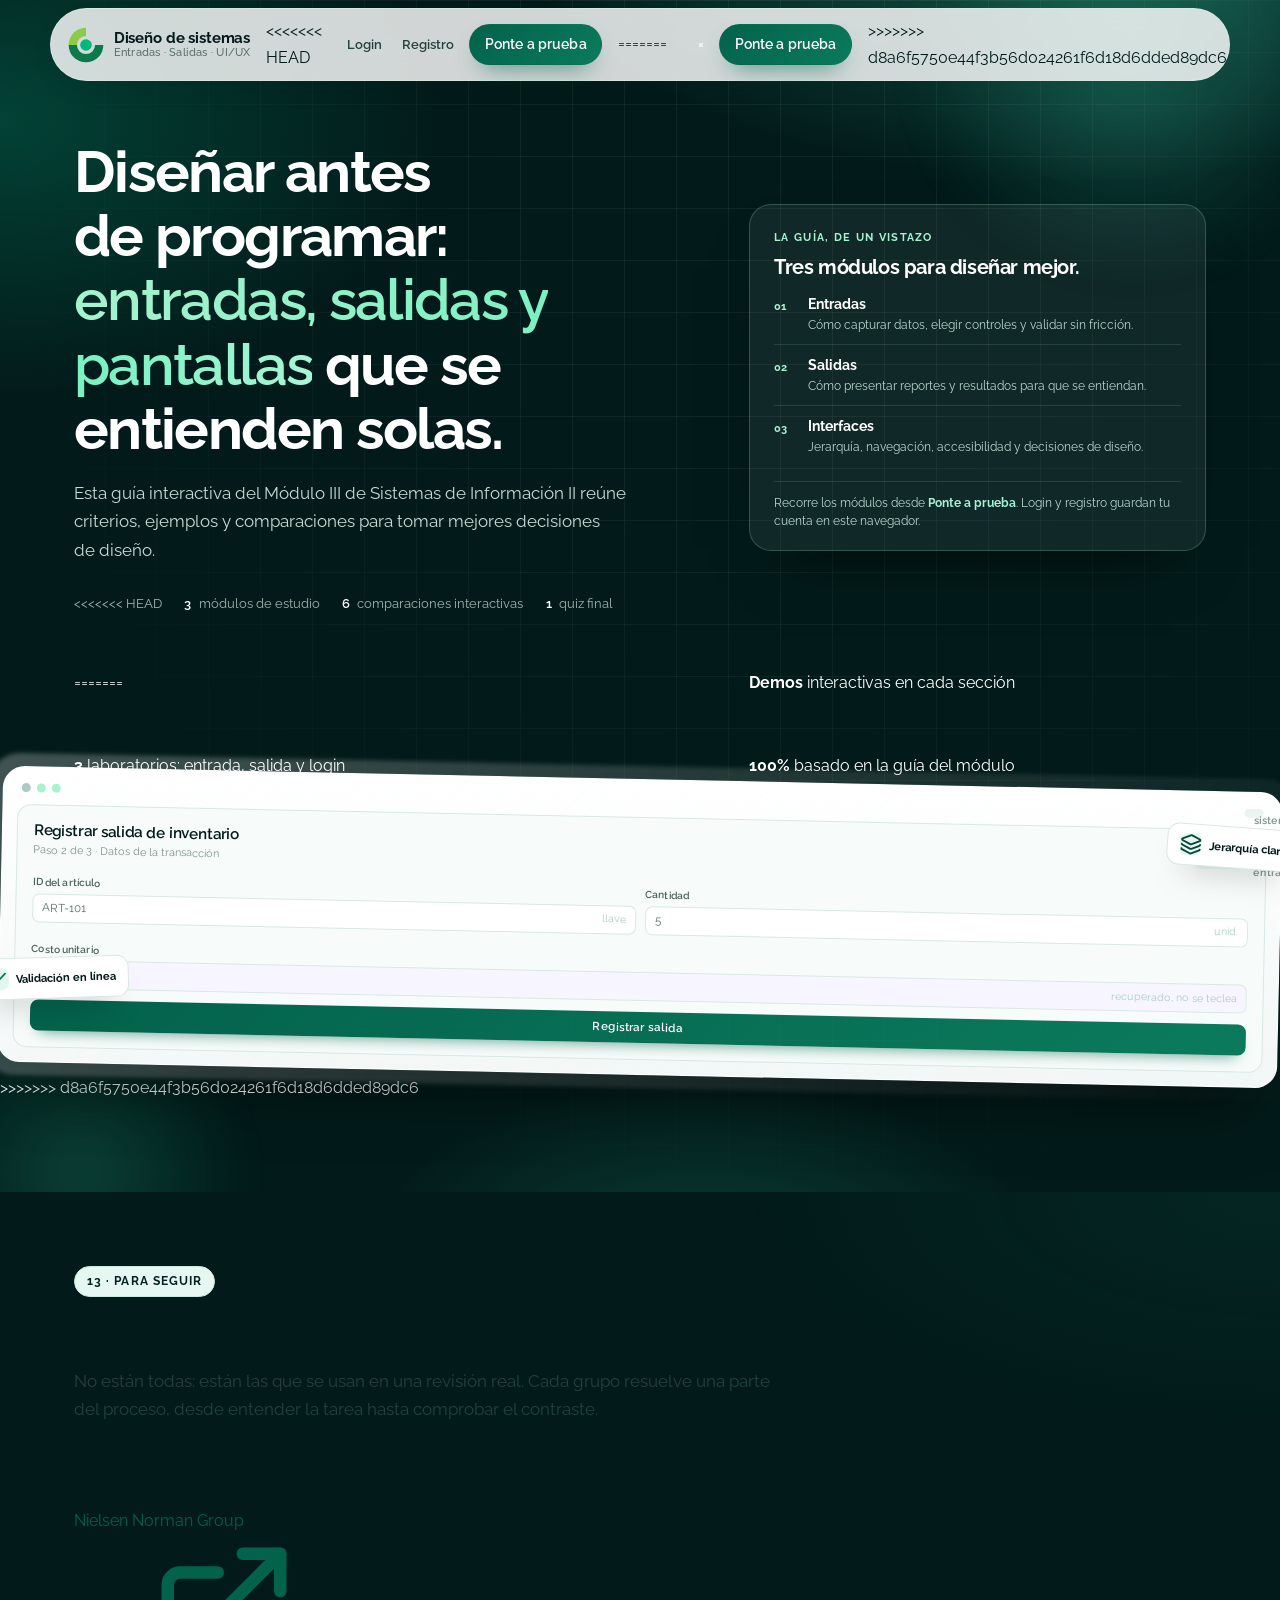
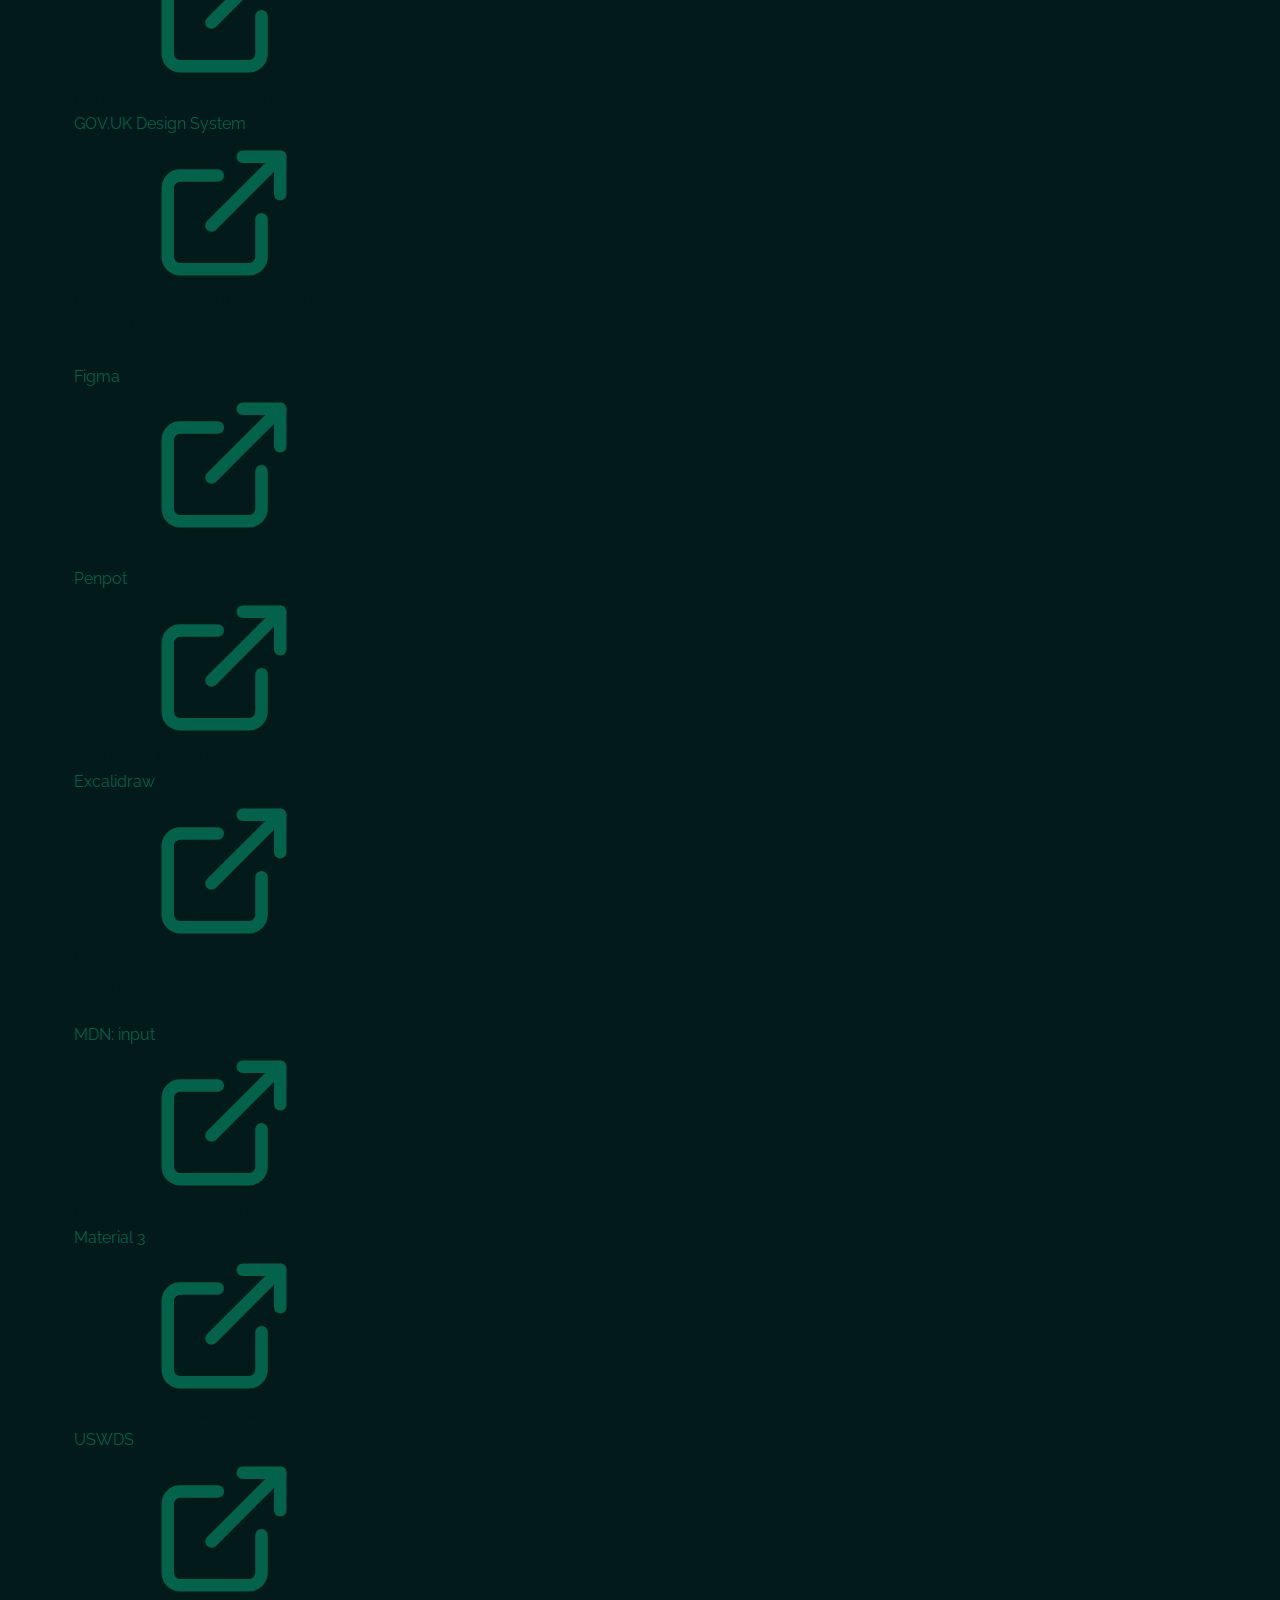
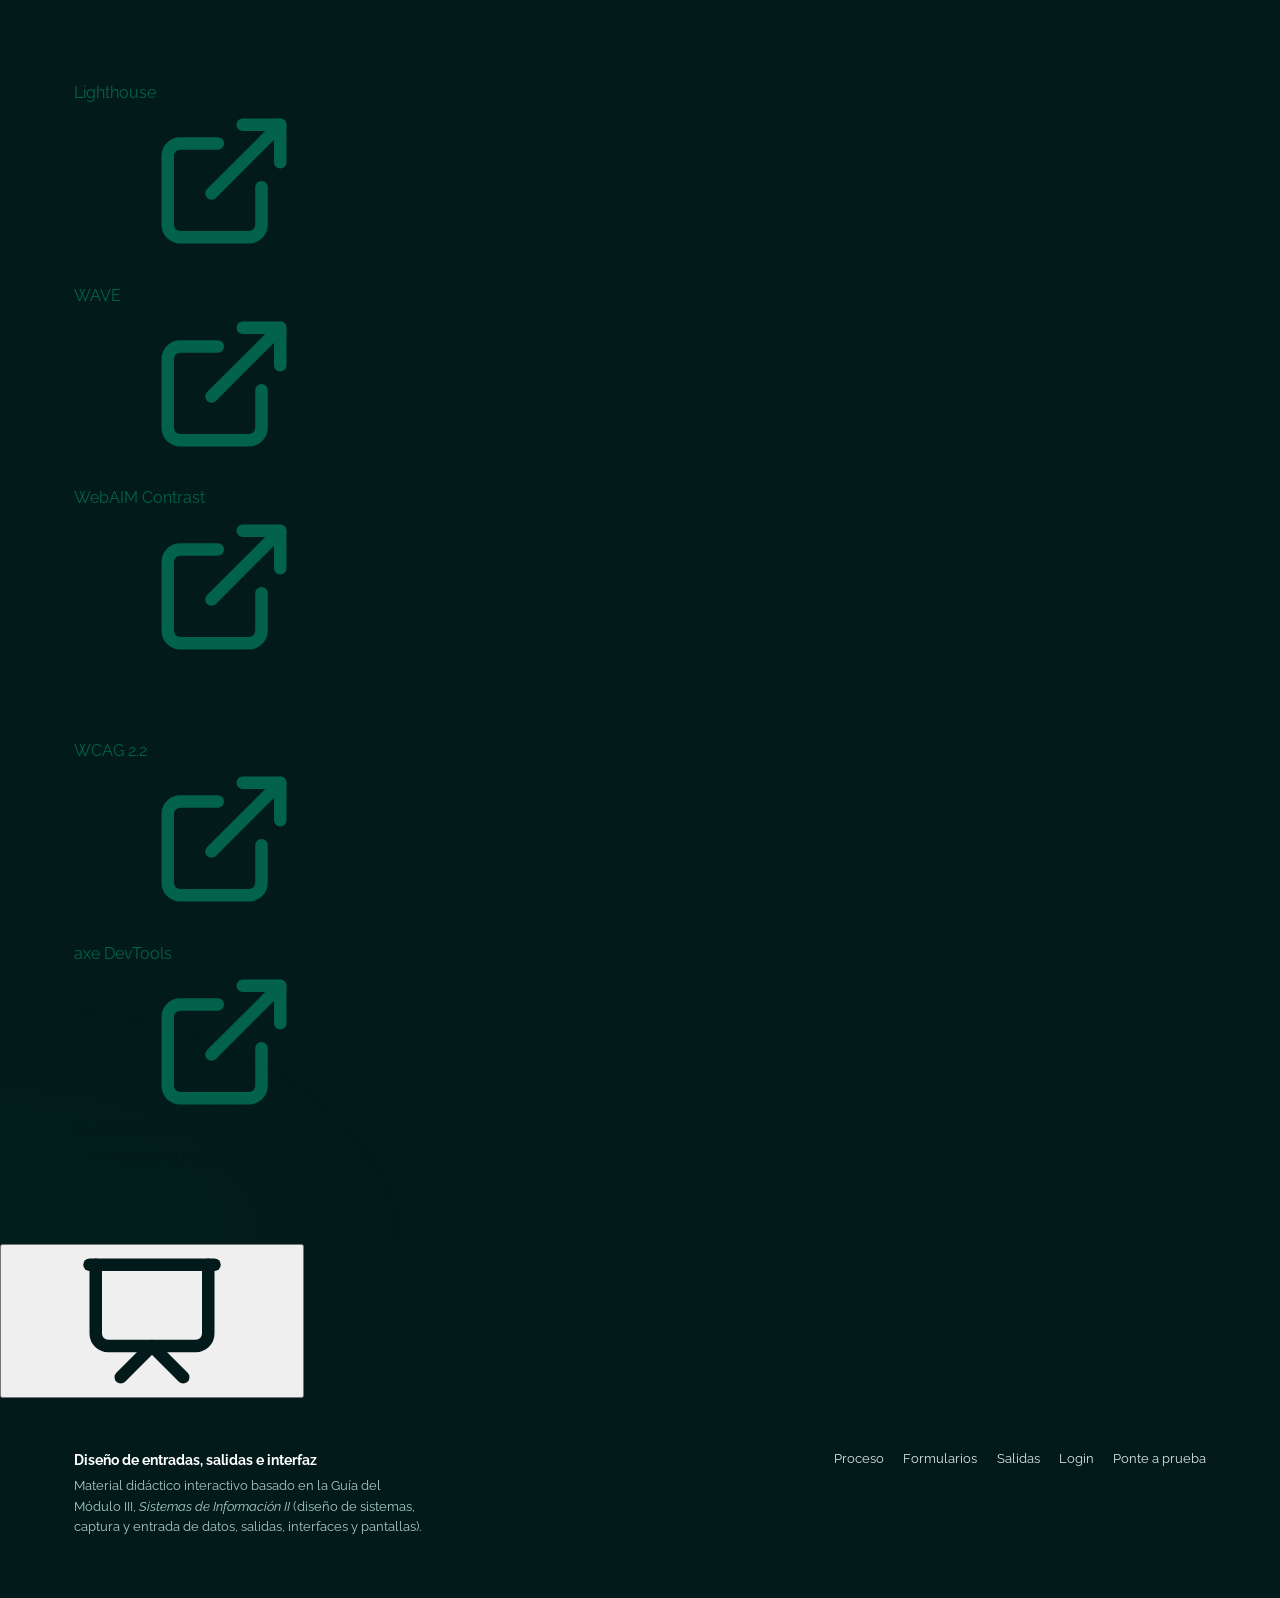
==== commit a29a1152: "Cambio de interfaz y orgnizacion de informacion" ====
--- a/index.html
+++ b/index.html
@@ -1458,7 +1458,7 @@
   </defs>
 </svg>
 <a class="skip-link" href="#contenido">Saltar al contenido</a>
-<div class="progress-track"><div class="progress-bar" id="progressBar"></div></div>
+<div class="progress-track" aria-hidden="true"><div class="progress-bar" id="progressBar"></div></div>
 
 <nav class="nav" id="nav" aria-label="Navegación principal">
   <a href="index.html" class="brand" style="color:inherit;text-decoration:none">
@@ -1470,11 +1470,31 @@
 </svg></span>
     <span class="brand-copy">Diseño de sistemas<small>Entradas · Salidas · UI/UX</small></span>
   </a>
+<<<<<<< HEAD
   <div class="nav-actions" role="group" aria-label="Acciones del encabezado">
     <button type="button" class="nav-text" data-auth-open="login">Login</button>
     <button type="button" class="nav-text" data-auth-open="register">Registro</button>
     <a href="?view=modulos#modulos" class="btn btn-primary btn-sm nav-cta">Ponte a prueba</a>
   </div>
+=======
+  <div class="nav-links" id="navLinks">
+    <a href="#ruta">Proceso</a>
+    <a href="#entradas">Entradas</a>
+    <a href="#pantalla">Pantalla</a>
+    <a href="#formularios">Formularios</a>
+    <a href="#salidas">Salidas</a>
+    <a href="#uxui">UX / UI</a>
+    <a href="#login">Login</a>
+    <a href="#reto">Reto</a>
+    <a href="#herramientas">Herramientas</a>
+    <a href="#quiz" class="nav-menu-cta">Ponte a prueba</a>
+    <button type="button" class="nav-menu-cta" id="presentMenu" aria-pressed="false">Modo clase</button>
+  </div>
+  <button type="button" class="nav-toggle" id="navToggle" aria-expanded="false" aria-controls="navLinks" aria-label="Abrir menú de secciones">
+    <span class="nav-toggle-bars" aria-hidden="true"></span>
+  </button>
+  <a href="#quiz" class="btn btn-primary btn-sm nav-cta">Ponte a prueba</a>
+>>>>>>> d8a6f5750e44f3b56d024261f6d18d6dded89dc6
 </nav>
 
 <main id="contenido">
@@ -1487,10 +1507,10 @@
   <div class="wrap">
     <div class="hero-grid">
       <div>
-        <div class="hero-badge"><span class="dot"></span> Sistemas de Información II · Módulo III</div>
         <h1>Diseñar antes de programar:<br><em>entradas, salidas y pantallas</em> que se entienden solas.</h1>
         <p class="lead">Esta guía interactiva del Módulo III de Sistemas de Información II reúne criterios, ejemplos y comparaciones para tomar mejores decisiones de diseño.</p>
         <div class="hero-meta">
+<<<<<<< HEAD
           <div><b>3</b> módulos de estudio</div>
           <div><b>6</b> comparaciones interactivas</div>
           <div><b>1</b> quiz final</div>
@@ -1507,6 +1527,43 @@
         </ul>
         <p class="hero-about-note">Recorre los módulos desde <strong>Ponte a prueba</strong>. Login y registro guardan tu cuenta en este navegador.</p>
       </aside>
+=======
+          <div><b>Demos</b> interactivas en cada sección</div>
+          <div><b>3</b> laboratorios: entrada, salida y login</div>
+          <div><b>100%</b> basado en la guía del módulo</div>
+        </div>
+      </div>
+
+      <div class="hero-demo" aria-hidden="true">
+        <div class="hero-demo-bar"><span></span><span></span><span></span><span class="url">sistema / nueva entrada</span></div>
+        <div class="hero-screen">
+          <div class="hero-screen-top">
+            <div>
+              <h4>Registrar salida de inventario</h4>
+              <p>Paso 2 de 3 · Datos de la transacción</p>
+            </div>
+            <span class="hero-pill">Borrador</span>
+          </div>
+          <div class="hero-two">
+            <div class="hero-field">
+              <label>ID del artículo</label>
+              <div class="hero-input">ART-101 <em>llave</em></div>
+            </div>
+            <div class="hero-field">
+              <label>Cantidad</label>
+              <div class="hero-input">5 <em>unid.</em></div>
+            </div>
+          </div>
+          <div class="hero-field" style="margin-top:9px">
+            <label>Costo unitario</label>
+            <div class="hero-input" style="background:#f7f5ff;color:#6f6a8a">$18,50 <em>recuperado, no se teclea</em></div>
+          </div>
+          <div class="hero-btn">Registrar salida</div>
+        </div>
+        <div class="hero-float a"><span class="ic"><svg class="icon" aria-hidden="true" focusable="false"><use href="#i-check"></use></svg></span> Validación en línea</div>
+        <div class="hero-float b"><span class="ic"><svg class="icon" aria-hidden="true" focusable="false"><use href="#i-layers"></use></svg></span> Jerarquía clara</div>
+      </div>
+>>>>>>> d8a6f5750e44f3b56d024261f6d18d6dded89dc6
     </div>
   </div>
 </header>
@@ -1522,6 +1579,7 @@
       <p>Una <strong>entrada</strong> es todo dato que el sistema recibe para trabajar. Puede escribirse, elegirse, capturarse con un dispositivo o llegar automáticamente desde otra fuente. Reconocer el tipo ayuda a elegir el control adecuado y a no pedir datos que ya existen.</p>
     </div>
 
+<<<<<<< HEAD
     <div class="input-map">
       <section class="input-family" aria-labelledby="softwareInputs">
         <div class="input-family-head">
@@ -1546,6 +1604,43 @@
           </article>
         </div>
       </section>
+=======
+    <div class="route">
+      <div class="route-list" role="tablist" aria-orientation="vertical" aria-label="Pasos del proceso de diseño">
+        <button class="route-step" id="routeTab1" role="tab" aria-selected="true" aria-controls="routePanel" tabindex="0" data-step="1">
+          <span class="route-num">1</span>
+          <span><b>Entender la transacción</b><span>Qué ocurre y qué datos nacen en ese momento</span></span>
+        </button>
+        <button class="route-step" id="routeTab2" role="tab" aria-selected="false" aria-controls="routePanel" tabindex="-1" data-step="2">
+          <span class="route-num">2</span>
+          <span><b>Mapear el diálogo</b><span>Qué pantallas existen y cómo se conectan</span></span>
+        </button>
+        <button class="route-step" id="routeTab3" role="tab" aria-selected="false" aria-controls="routePanel" tabindex="-1" data-step="3">
+          <span class="route-num">3</span>
+          <span><b>Prototipar entradas y salidas</b><span>Bocetos de pantalla y reportes, sin lógica final</span></span>
+        </button>
+        <button class="route-step" id="routeTab4" role="tab" aria-selected="false" aria-controls="routePanel" tabindex="-1" data-step="4">
+          <span class="route-num">4</span>
+          <span><b>Probar con usuarios reales</b><span>Observar, no preguntar “¿te gusta?”</span></span>
+        </button>
+        <button class="route-step" id="routeTab5" role="tab" aria-selected="false" aria-controls="routePanel" tabindex="-1" data-step="5">
+          <span class="route-num">5</span>
+          <span><b>Especificar y construir</b><span>Reglas, mensajes y permisos por escrito</span></span>
+        </button>
+      </div>
+
+      <div class="route-panel" id="routePanel" role="tabpanel" aria-labelledby="routeTab1" tabindex="0">
+        <span class="step-index" id="routeIndex">Paso 1 de 5</span>
+        <h3 id="routeTitle">Entender la transacción</h3>
+        <p id="routeBody"></p>
+        <div class="deliverable">
+          <div><span class="lbl">Entregable</span><span class="val" id="routeDeliverable"></span></div>
+          <div><span class="lbl">Pregunta clave</span><span class="val" id="routeQuestion"></span></div>
+        </div>
+        <div class="risk" id="routeRisk"><span aria-hidden="true"><svg class="icon" aria-hidden="true" focusable="false"><use href="#i-triangle-alert"></use></svg></span><span id="routeRiskText"></span></div>
+      </div>
+    </div>
+>>>>>>> d8a6f5750e44f3b56d024261f6d18d6dded89dc6
 
       <section class="input-family hardware" aria-labelledby="hardwareInputs">
         <div class="input-family-head">
@@ -1591,6 +1686,7 @@
           <span class="flow-hint">Toca un paso · avance lento</span>
         </div>
         <div class="flow-scroll">
+<<<<<<< HEAD
           <div class="flow" id="flow" role="list">
             <div class="flow-item">
               <button class="flow-node is-active" data-step="1" role="listitem">
@@ -1619,9 +1715,39 @@
             <div class="flow-item">
               <button class="flow-node" data-step="5" role="listitem">
                 <span class="n-ic" aria-hidden="true"><svg class="ui-icon" viewBox="0 0 24 24" aria-hidden="true" focusable="false"><use href="#i-database"></use></svg></span><b>5. Almacenamiento</b><small>registro y salida</small>
+=======
+          <ol class="flow" id="flow">
+            <li class="flow-item">
+              <button class="flow-node is-active" data-step="1">
+                <span class="n-ic" aria-hidden="true"><svg class="icon" aria-hidden="true" focusable="false"><use href="#i-square-pen"></use></svg></span><b>1. Captura</b><small>en el origen</small>
               </button>
-            </div>
-          </div>
+              <span class="flow-arrow" aria-hidden="true"></span>
+            </li>
+            <li class="flow-item">
+              <button class="flow-node" data-step="2">
+                <span class="n-ic" aria-hidden="true"><svg class="icon" aria-hidden="true" focusable="false"><use href="#i-keyboard"></use></svg></span><b>2. Ingreso</b><small>a la interfaz</small>
+              </button>
+              <span class="flow-arrow" aria-hidden="true"></span>
+            </li>
+            <li class="flow-item">
+              <button class="flow-node" data-step="3">
+                <span class="n-ic" aria-hidden="true"><svg class="icon" aria-hidden="true" focusable="false"><use href="#i-shield-check"></use></svg></span><b>3. Validación</b><small>reglas de negocio</small>
+              </button>
+              <span class="flow-arrow" aria-hidden="true"></span>
+            </li>
+            <li class="flow-item">
+              <button class="flow-node" data-step="4">
+                <span class="n-ic" aria-hidden="true"><svg class="icon" aria-hidden="true" focusable="false"><use href="#i-cpu"></use></svg></span><b>4. Cálculo</b><small>cálculos y cruces</small>
+              </button>
+              <span class="flow-arrow" aria-hidden="true"></span>
+            </li>
+            <li class="flow-item">
+              <button class="flow-node" data-step="5">
+                <span class="n-ic" aria-hidden="true"><svg class="icon" aria-hidden="true" focusable="false"><use href="#i-database"></use></svg></span><b>5. Almacenaje</b><small>registro y salida</small>
+>>>>>>> d8a6f5750e44f3b56d024261f6d18d6dded89dc6
+              </button>
+            </li>
+          </ol>
         </div>
 
         <div class="flow-detail" aria-live="polite">
@@ -1639,7 +1765,7 @@
               </div>
               <div class="sim-field">
                 <label for="simQty">Cantidad <span class="opt">(variable)</span></label>
-                <input id="simQty" name="simQty" type="number" min="1" max="99" value="5" inputmode="numeric">
+                <input id="simQty" name="simQty" type="number" min="1" max="99" step="1" value="5" inputmode="numeric">
               </div>
               <div class="sim-field">
                 <label for="simCat">Motivo</label>
@@ -1649,9 +1775,13 @@
                   <option value="devolucion">Devolución</option>
                 </select>
               </div>
-              <button type="submit" class="btn btn-primary sim-submit">Procesar ▶</button>
+              <button type="submit" class="btn btn-primary sim-submit">Procesar <svg class="icon" aria-hidden="true" focusable="false"><use href="#i-play"></use></svg></button>
             </div>
+<<<<<<< HEAD
             <div class="sim-feedback" id="simFeedback" role="status">Solo dos datos: llave y cantidad. El costo <strong>se recupera</strong> del catálogo.</div>
+=======
+            <div class="sim-feedback" id="simFeedback" role="status"><span>El sistema te pedirá dos datos. El costo unitario <strong>no se captura</strong>: se busca en el catálogo con la llave.</span></div>
+>>>>>>> d8a6f5750e44f3b56d024261f6d18d6dded89dc6
             <div class="sim-catalog" aria-label="Catálogo de ejemplo">
               <button type="button" class="catalog-item" data-id="ART-101"><span><b>ART-101</b><br>Base para laptop</span><span class="price">$18,50</span></button>
               <button type="button" class="catalog-item" data-id="ART-205"><span><b>ART-205</b><br>Teclado USB</span><span class="price">$32,00</span></button>
@@ -1663,6 +1793,7 @@
 
       <div class="classifier" aria-labelledby="classifierTitle">
         <div class="classifier-head">
+<<<<<<< HEAD
           <div>
             <span class="kicker">Práctica guiada</span>
             <h3 id="classifierTitle">Clasifica cada dato</h3>
@@ -1674,6 +1805,10 @@
           <span class="q-variable"><b>Variable</b> 3 cajas · cambia</span>
           <span class="q-ident"><b>Identificación</b> cliente 204 · llave</span>
           <span class="q-recovered"><b>Recuperado</b> stock: 12 · ya existe</span>
+=======
+          <h3>¿Se captura o se recupera?</h3>
+          <span class="class-score" id="classScore" aria-live="polite">0 de 6</span>
+>>>>>>> d8a6f5750e44f3b56d024261f6d18d6dded89dc6
         </div>
         <div class="class-rows" id="classRows"></div>
         <div class="classifier-foot">
@@ -1768,8 +1903,32 @@
           <li>Al menos la mitad de la pantalla debe contener información útil.</li>
         </ul>
         <div style="display:flex;gap:8px;margin-top:12px;flex-wrap:wrap">
-          <span class="tag">🏠 Inicio</span><span class="tag">💾 Guardar</span><span class="tag">🔍 Buscar</span><span class="tag">🗑️ Eliminar</span><span class="tag">↩️ Deshacer</span>
-        </div>
+          <span class="tag"><svg class="icon" aria-hidden="true" focusable="false"><use href="#i-house"></use></svg> Inicio</span><span class="tag"><svg class="icon" aria-hidden="true" focusable="false"><use href="#i-save"></use></svg> Guardar</span><span class="tag"><svg class="icon" aria-hidden="true" focusable="false"><use href="#i-search"></use></svg> Buscar</span><span class="tag"><svg class="icon" aria-hidden="true" focusable="false"><use href="#i-trash-2"></use></svg> Eliminar</span><span class="tag"><svg class="icon" aria-hidden="true" focusable="false"><use href="#i-undo-2"></use></svg> Deshacer</span>
+        </div>
+      </div>
+    </div>
+    <div class="contrast">
+      <div class="contrast-head">
+        <h3>Comprueba el contraste</h3>
+        <p>El color no se elige a ojo. WCAG pide 4,5:1 para texto normal y 3:1 para texto grande. Cambia los colores y mira el resultado real.</p>
+      </div>
+      <div class="contrast-grid">
+        <div class="contrast-sample" id="contrastSample" style="background:#ffffff;color:#6a7288">
+          <span>Texto normal de ejemplo</span>
+          <b>Texto grande de ejemplo</b>
+        </div>
+        <div class="contrast-controls">
+          <label for="ctText">Color del texto</label>
+          <input type="color" id="ctText" value="#6a7288">
+          <label for="ctBg">Color del fondo</label>
+          <input type="color" id="ctBg" value="#ffffff">
+          <div class="contrast-presets" role="group" aria-label="Ejemplos de contraste">
+            <button type="button" class="chip" data-preset="bad">Bajo</button>
+            <button type="button" class="chip" data-preset="aa">AA</button>
+            <button type="button" class="chip" data-preset="aaa">AAA</button>
+          </div>
+        </div>
+        <div class="contrast-result" id="contrastResult" role="status"></div>
       </div>
     </div>
   </div>
@@ -1843,7 +2002,7 @@
 
             <div class="field" id="fName">
               <label for="goodName">Nombre del artículo <span class="req" aria-hidden="true">*</span></label>
-              <input id="goodName" type="text" placeholder="Ej. Base para laptop" autocomplete="off" required aria-required="true" aria-describedby="goodNameErr">
+              <input id="goodName" type="text" placeholder="Ej. Base para laptop" autocomplete="off" required aria-required="true" aria-describedby="goodNameHint goodNameErr">
               <span class="hint" id="goodNameHint">Como aparecerá en el catálogo.</span>
               <span class="err" id="goodNameErr">Escribe al menos 3 caracteres.</span>
             </div>
@@ -1856,15 +2015,15 @@
               </div>
               <div class="field" id="fQty">
                 <label for="goodQty">Cantidad <span class="req" aria-hidden="true">*</span></label>
-                <input id="goodQty" type="number" min="1" max="99" value="1" required aria-required="true" aria-describedby="goodQtyErr">
-                <span class="err" id="goodQtyErr">Debe ser un número entre 1 y 99.</span>
+                <input id="goodQty" type="number" min="1" max="99" step="1" value="1" required aria-required="true" aria-describedby="goodQtyErr">
+                <span class="err" id="goodQtyErr">Debe ser un número entero entre 1 y 99.</span>
               </div>
             </div>
 
             <div class="field">
               <label for="goodNotes">Observaciones <span style="font-weight:500;color:var(--muted)">(opcional)</span></label>
-              <input id="goodNotes" type="text" placeholder="Ej. urgente para el área de sistemas">
-              <span class="hint">Máximo 120 caracteres. No incluyas datos personales.</span>
+              <input id="goodNotes" type="text" placeholder="Ej. urgente para el área de sistemas" aria-describedby="goodNotesHint">
+              <span class="hint" id="goodNotesHint">Máximo 120 caracteres. No incluyas datos personales.</span>
             </div>
 
             <div class="fg-actions">
@@ -1872,7 +2031,7 @@
               <button type="button" class="btn btn-ghost" id="goodClear">Cancelar</button>
             </div>
             <div class="form-msg" id="goodFormMsg" role="status"></div>
-            <div class="secure"><span aria-hidden="true">🔒</span> Los errores se muestran junto al campo, no en una alerta aparte.</div>
+            <div class="secure"><span aria-hidden="true"><svg class="icon" aria-hidden="true" focusable="false"><use href="#i-lock"></use></svg></span> Los errores se muestran junto al campo, no en una alerta aparte.</div>
           </form>
         </div>
         <div class="lab-notes">
@@ -1893,11 +2052,133 @@
   </div>
 </section>
 
+<!-- ================= ANATOMIA DE UN CAMPO ================= -->
+<section class="section" id="campo">
+  <div class="wrap">
+    <div class="section-head">
+      <span class="eyebrow">05 · Anatomía de un campo</span>
+      <h2>Un campo no es una caja: es un contrato.</h2>
+      <p>Cada parte del campo le dice a la persona qué esperar y qué hacer si se equivoca. Cuando falta una, el error no es del usuario: es del diseño. Toca cada parte, cambia el estado y mira lo que ve el navegador.</p>
+    </div>
+
+    <div class="field-lab">
+      <div class="field-stage">
+        <form class="demo-field" id="demoField" novalidate>
+          <div class="df-row">
+            <label class="df-label" for="dfEmail">Correo corporativo <span class="req" data-part="required" aria-hidden="true">*</span></label>
+            <input class="df-input" id="dfEmail" name="email" type="email" placeholder="nombre@empresa.com"
+                   autocomplete="email" required aria-required="true" aria-describedby="dfHint dfError" data-part="control">
+            <span class="df-hint" id="dfHint" data-part="hint">Lo usamos para enviarte el comprobante. No compartimos tu correo.</span>
+            <span class="df-error" id="dfError" data-part="error">Escribe un correo con el formato nombre@empresa.com.</span>
+          </div>
+          <div class="df-actions">
+            <button type="submit" class="btn btn-primary">Continuar</button>
+          </div>
+          <div class="df-msg" id="dfMsg" role="status"></div>
+        </form>
+        <div class="state-row" role="group" aria-label="Estado del campo">
+          <button type="button" class="chip is-active" data-state="normal">Normal</button>
+          <button type="button" class="chip" data-state="error">Con error</button>
+          <button type="button" class="chip" data-state="ok">Con éxito</button>
+        </div>
+      </div>
+
+      <div class="field-aside">
+        <div class="part-list" role="group" aria-label="Partes del campo">
+          <button type="button" class="part" data-part="label">1. Etiqueta</button>
+          <button type="button" class="part" data-part="control">2. Control</button>
+          <button type="button" class="part" data-part="hint">3. Ayuda</button>
+          <button type="button" class="part" data-part="error">4. Error</button>
+          <button type="button" class="part" data-part="required">5. Obligatorio</button>
+        </div>
+        <div class="part-info">
+          <h3 id="partTitle">La etiqueta</h3>
+          <p id="partBody">Se lee antes del control y debe estar siempre visible. El placeholder puede imitar una etiqueta, pero desaparece cuando la persona escribe; por eso no lo reemplaza.</p>
+          <div class="inspector" id="fieldInspector" aria-live="polite"></div>
+        </div>
+      </div>
+    </div>
+
+    <details class="snippet">
+      <summary>Ver el HTML de este campo</summary>
+      <pre><code id="fieldSnippet"></code></pre>
+    </details>
+  </div>
+</section>
+
+<!-- ================= ELIGE EL CONTROL CORRECTO ================= -->
+<section class="section section-alt" id="controles">
+  <div class="wrap">
+    <div class="section-head">
+      <span class="eyebrow">06 · Elige el control correcto</span>
+      <h2>El teclado también se diseña.</h2>
+      <p>El mismo dato se puede pedir de cinco formas. La elección cambia el teclado del teléfono, la validación disponible y la cantidad de errores. Elige un caso y compara el control recomendado con el error típico.</p>
+    </div>
+    <div class="controls">
+      <div class="control-list" id="controlList" role="group" aria-label="Casos de uso"></div>
+      <div class="control-preview" id="controlPreview"></div>
+    </div>
+  </div>
+</section>
+
+<!-- ================= VALIDACION EN TRES CAPAS ================= -->
+<section class="section" id="validacion">
+  <div class="wrap">
+    <div class="section-head">
+      <span class="eyebrow">07 · Validación</span>
+      <h2>Tres puertas y una sola que no se salta.</h2>
+      <p>Validar no es poner un asterisco. El navegador ayuda, la aplicación aplica reglas de negocio y el servidor es la única defensa que nadie puede desactivar desde el inspector. Prueba el mismo envío con y sin las dos primeras capas.</p>
+    </div>
+
+    <div class="validation-lab">
+      <div class="layers" aria-label="Capas de validación">
+        <div class="layer" data-layer="browser">
+          <span class="layer-num" aria-hidden="true">1</span>
+          <div><b>Navegador</b><small>type, required, min</small></div>
+          <span class="layer-state" id="layerBrowser">Pendiente</span>
+        </div>
+        <div class="layer" data-layer="app">
+          <span class="layer-num" aria-hidden="true">2</span>
+          <div><b>Aplicación</b><small>reglas de negocio</small></div>
+          <span class="layer-state" id="layerApp">Pendiente</span>
+        </div>
+        <div class="layer" data-layer="server">
+          <span class="layer-num" aria-hidden="true">3</span>
+          <div><b>Servidor</b><small>la última palabra</small></div>
+          <span class="layer-state" id="layerServer">Pendiente</span>
+        </div>
+      </div>
+
+      <div class="val-stage">
+        <form id="valForm" novalidate>
+          <div class="val-field">
+            <label for="valCode">Código de artículo <span class="req" aria-hidden="true">*</span></label>
+            <input id="valCode" name="code" type="text" required pattern="ART-[0-9]{3}" placeholder="ART-101" autocomplete="off" aria-describedby="valCodeHint">
+            <span class="val-hint" id="valCodeHint">Formato ART-000. Prueba ART-101 o ART-999.</span>
+          </div>
+          <div class="val-field">
+            <label for="valQty">Cantidad <span class="req" aria-hidden="true">*</span></label>
+            <input id="valQty" name="qty" type="number" min="1" max="99" step="1" value="1" required>
+          </div>
+          <div class="val-actions">
+            <button type="submit" class="btn btn-primary">Enviar con validación</button>
+            <button type="button" class="btn btn-ghost" id="valBypass">Saltarme el navegador</button>
+          </div>
+        </form>
+        <div class="val-log" id="valLog" role="status">
+          <div class="val-empty">El resultado de cada capa aparece aquí.</div>
+        </div>
+        <pre class="val-payload"><code id="valPayload">Sin envíos todavía.</code></pre>
+      </div>
+    </div>
+  </div>
+</section>
+
 <!-- ================= SALIDAS ================= -->
 <section class="section" id="salidas">
   <div class="wrap">
     <div class="section-head">
-      <span class="eyebrow">05 · Diseño de salidas</span>
+      <span class="eyebrow">08 · Diseño de salidas</span>
       <h2>Más datos no es más información.</h2>
       <p>Cada salida tiene un propósito y alguien que decide. Los números son iguales; la claridad, no.</p>
     </div>
@@ -1969,7 +2250,7 @@
         <button type="button" class="btn btn-primary sim-submit" id="mCalc">Recomendar</button>
       </div>
       <div class="method-result" id="methodResult" role="status">
-        <span class="mr-ic" aria-hidden="true">💡</span>
+        <span class="mr-ic" aria-hidden="true"><svg class="icon" aria-hidden="true" focusable="false"><use href="#i-lightbulb"></use></svg></span>
         <div><h4>Elige las tres respuestas</h4><p>Y te diré qué método conviene, con el criterio de la guía.</p></div>
       </div>
     </div>
@@ -1982,7 +2263,7 @@
 <section class="section section-alt" id="uxui">
   <div class="wrap">
     <div class="section-head">
-      <span class="eyebrow">06 · UX y UI</span>
+      <span class="eyebrow">09 · UX y UI</span>
       <h2>La UX decide qué pasa; la UI decide cómo se ve.</h2>
       <p><strong>UX</strong> es el recorrido; <strong>UI</strong>, la capa que lo hace visible y operable.</p>
     </div>
@@ -2027,7 +2308,7 @@
         </div>
       </div>
       <div class="demo-card" id="demoCard">
-        <div class="dc-ic" aria-hidden="true">📦</div>
+        <div class="dc-ic" aria-hidden="true"><svg class="icon" aria-hidden="true" focusable="false"><use href="#i-package"></use></svg></div>
         <h4>Confirmar retiro de inventario</h4>
         <p>3 artículos · 12 unidades · Bodega central. Revisa antes de registrar; esta acción descuenta existencias.</p>
         <div class="demo-actions">
@@ -2037,7 +2318,15 @@
       </div>
     </div>
 
+<<<<<<< HEAD
     <div class="note amber" style="margin-top:22px"><strong>Ni UX sin UI, ni UI sin UX.</strong><p>Un buen flujo con una pantalla ilegible también falla.</p></div>
+=======
+    <div class="note amber" style="margin-top:22px"><strong>Ni UX sin UI, ni UI sin UX.</strong><p>Una interfaz preciosa con un flujo confuso frustra; un flujo correcto con una interfaz ilegible también. El diseño de sistemas los une: la salida, la entrada y el diálogo son una sola conversación entre la persona y la computadora.</p></div>
+    <div class="css-demo-actions">
+      <button type="button" class="btn btn-ghost" id="noCssBtn">Ver la página sin CSS</button>
+      <span class="lede" style="font-size:.82rem">El mismo HTML sin la capa visual. Si sigue siendo legible, la estructura está bien.</span>
+    </div>
+>>>>>>> d8a6f5750e44f3b56d024261f6d18d6dded89dc6
   </div>
 </section>
 
@@ -2045,7 +2334,7 @@
 <section class="section" id="login">
   <div class="wrap">
     <div class="section-head">
-      <span class="eyebrow">07 · Acceso y seguridad</span>
+      <span class="eyebrow">10 · Acceso y seguridad</span>
       <h2>La primera pantalla también se diseña.</h2>
       <p>Autentica sin revelar si una cuenta existe y explica el error sin culpar.</p>
     </div>
@@ -2103,12 +2392,12 @@
 
             <label class="lg-label" for="loginEmail">Correo corporativo</label>
             <div class="lg-field">
-              <input id="loginEmail" type="email" placeholder="nombre@empresa.com" autocomplete="username" aria-label="Correo corporativo">
+              <input id="loginEmail" type="email" placeholder="nombre@empresa.com" autocomplete="username">
             </div>
 
             <div class="lg-label"><label for="loginPass">Contraseña</label><a href="#login">¿La olvidaste?</a></div>
             <div class="lg-field">
-              <input id="loginPass" type="password" placeholder="Mínimo 8 caracteres" autocomplete="current-password" aria-label="Contraseña" aria-describedby="capsHint">
+              <input id="loginPass" type="password" placeholder="Mínimo 8 caracteres" autocomplete="current-password" aria-describedby="capsHint">
               <button type="button" class="lg-toggle" id="loginToggle" aria-label="Mostrar contraseña" aria-pressed="false">Mostrar</button>
             </div>
             <span class="lg-hint" id="capsHint"><span aria-hidden="true">⇪</span> Bloq Mayús está activado</span>
@@ -2120,7 +2409,7 @@
             </div>
             <div class="lg-msg" id="goodLoginMsg" role="status"></div>
             <div class="lg-demo">Demo: <code>admin@empresa.com</code> / <code>Demo1234</code>. Cualquier otro par muestra el error genérico.</div>
-            <div class="lg-secure"><span aria-hidden="true">🔐</span> La contraseña se oculta mientras escribes; el sistema nunca confirma si un correo existe.</div>
+            <div class="lg-secure"><span aria-hidden="true"><svg class="icon" aria-hidden="true" focusable="false"><use href="#i-lock-keyhole"></use></svg></span> La contraseña se oculta mientras escribes; el sistema nunca confirma si un correo existe.</div>
           </form>
         </div>
         <div class="lab-notes">
@@ -2154,7 +2443,7 @@
 <section class="section section-alt" id="reto">
   <div class="wrap">
     <div class="section-head">
-      <span class="eyebrow">08 · Reto visual</span>
+      <span class="eyebrow">11 · Reto visual</span>
       <h2>Encuentra los seis errores de esta pantalla.</h2>
       <p>Seis decisiones de diseño, no bugs. Toca cada punto.</p>
     </div>
@@ -2199,7 +2488,7 @@
         <h3>Tu inspección</h3>
         <p>Toca los seis puntos del panel. Se irán marcando aquí.</p>
         <div class="game-hud">
-          <span class="game-count" id="gameCount">0 / 6 encontrados</span>
+          <span class="game-count" id="gameCount" aria-live="polite">0 / 6 encontrados</span>
           <button type="button" class="btn btn-soft btn-sm" id="gameReveal">Revelar todos</button>
         </div>
         <div class="game-list" id="gameList"></div>
@@ -2286,7 +2575,7 @@
 <section class="section" id="quiz">
   <div class="wrap">
     <div class="section-head">
-      <span class="eyebrow">09 · Cierre</span>
+      <span class="eyebrow">12 · Cierre</span>
       <h2>Comprueba lo que se te quedó.</h2>
       <p>Cinco preguntas con explicación. No hay nota: hay criterio.</p>
     </div>
@@ -2294,8 +2583,13 @@
     <div class="split">
       <div class="quiz">
         <div class="quiz-top">
+<<<<<<< HEAD
           <h3>Quiz final</h3>
           <div class="quiz-score"><span id="quizScoreText">0 de 5</span><span class="qs-bar"><i id="quizBar"></i></span></div>
+=======
+          <h3>Ponte a prueba</h3>
+          <div class="quiz-score"><span id="quizScoreText" aria-live="polite">0 de 5</span><span class="qs-bar" aria-hidden="true"><i id="quizBar"></i></span></div>
+>>>>>>> d8a6f5750e44f3b56d024261f6d18d6dded89dc6
         </div>
         <div id="quizList"></div>
         <div class="quiz-actions">
@@ -2305,20 +2599,23 @@
       </div>
 
       <div class="checklist">
-        <h3>Checklist antes de construir</h3>
-        <p>Marca lo que ya está resuelto en tu proyecto.</p>
-        <div class="check-progress"><span class="cp-bar"><i id="checkBar"></i></span><span id="checkText">0 / 10</span></div>
-        <div class="check-items">
-          <label class="check-item"><input type="checkbox" class="check-input"><span>Definí qué datos son variables, cuáles identifican y cuáles se recuperan.</span></label>
-          <label class="check-item"><input type="checkbox" class="check-input"><span>Cada campo tiene etiqueta visible y un ejemplo de formato.</span></label>
-          <label class="check-item"><input type="checkbox" class="check-input"><span>Los campos obligatorios están marcados y explicados.</span></label>
-          <label class="check-item"><input type="checkbox" class="check-input"><span>La validación dice qué corregir, junto al campo.</span></label>
-          <label class="check-item"><input type="checkbox" class="check-input"><span>Hay una sola acción primaria por pantalla.</span></label>
-          <label class="check-item"><input type="checkbox" class="check-input"><span>La pantalla respeta encabezado, cuerpo, mensajes y ayuda.</span></label>
-          <label class="check-item"><input type="checkbox" class="check-input"><span>La salida tiene título, periodo, unidades y totales.</span></label>
-          <label class="check-item"><input type="checkbox" class="check-input"><span>Eliminé columnas y datos que nadie usa para decidir.</span></label>
-          <label class="check-item"><input type="checkbox" class="check-input"><span>El login oculta la contraseña y no revela si la cuenta existe.</span></label>
-          <label class="check-item"><input type="checkbox" class="check-input"><span>Probé el flujo con una persona real antes de programarlo.</span></label>
+        <h3>Rúbrica antes de construir</h3>
+        <p>Puntúa cada criterio: 0 pendiente, 1 aceptable, 2 sólido. El total te dice dónde poner el esfuerzo antes de programar.</p>
+        <div class="check-progress"><span class="cp-bar" aria-hidden="true"><i id="checkBar"></i></span><span id="checkText" aria-live="polite">0 / 20</span></div>
+        <div class="rubric" id="rubricList"></div>
+        <div class="rubric-actions">
+          <button type="button" class="btn btn-ghost btn-sm" id="rubricCopy">Copiar resultado</button>
+          <button type="button" class="btn btn-ghost btn-sm" id="rubricPrint">Imprimir</button>
+          <button type="button" class="btn btn-soft btn-sm" id="rubricReset">Reiniciar</button>
+        </div>
+        <div class="audit-cta">
+          <span class="audit-label">Ahora ponlo en práctica</span>
+          <h4>Audita un formulario bancario</h4>
+          <p>Diez afirmaciones: siete son problemas reales y tres son cosas que están bien. Al terminar ves qué encontraste, qué se te pasó y qué marcaste de más.</p>
+          <button type="button" class="btn btn-primary" id="auditOpen">
+            <svg class="icon" aria-hidden="true" focusable="false"><use href="#i-scan-line"></use></svg>
+            Abrir la auditoría
+          </button>
         </div>
       </div>
     </div>
@@ -2326,7 +2623,140 @@
 </section>
 </div>
 
+<!-- ================= HERRAMIENTAS ================= -->
+<section class="section section-alt" id="herramientas">
+  <div class="wrap">
+    <div class="section-head">
+      <span class="eyebrow">13 · Para seguir</span>
+      <h2>Herramientas que valen la pena.</h2>
+      <p>No están todas: están las que se usan en una revisión real. Cada grupo resuelve una parte del proceso, desde entender la tarea hasta comprobar el contraste.</p>
+    </div>
+    <div class="tools">
+      <article class="tool-group">
+        <span class="tool-step">1. Entender</span>
+        <h3>Investigar y mapear</h3>
+        <ul>
+          <li><a href="https://www.nngroup.com/articles/" target="_blank" rel="noopener noreferrer">Nielsen Norman Group <svg class="icon" aria-hidden="true" focusable="false"><use href="#i-external-link"></use></svg></a><span>Heurísticas y estudios de usabilidad.</span></li>
+          <li><a href="https://design-system.service.gov.uk/" target="_blank" rel="noopener noreferrer">GOV.UK Design System <svg class="icon" aria-hidden="true" focusable="false"><use href="#i-external-link"></use></svg></a><span>El mejor ejemplo público de formularios.</span></li>
+        </ul>
+      </article>
+      <article class="tool-group">
+        <span class="tool-step">2. Prototipar</span>
+        <h3>Antes de programar</h3>
+        <ul>
+          <li><a href="https://www.figma.com/" target="_blank" rel="noopener noreferrer">Figma <svg class="icon" aria-hidden="true" focusable="false"><use href="#i-external-link"></use></svg></a><span>Prototipos y pruebas de flujo.</span></li>
+          <li><a href="https://penpot.app/" target="_blank" rel="noopener noreferrer">Penpot <svg class="icon" aria-hidden="true" focusable="false"><use href="#i-external-link"></use></svg></a><span>Alternativa libre a Figma.</span></li>
+          <li><a href="https://excalidraw.com/" target="_blank" rel="noopener noreferrer">Excalidraw <svg class="icon" aria-hidden="true" focusable="false"><use href="#i-external-link"></use></svg></a><span>Bocetos y mapas de pantallas.</span></li>
+        </ul>
+      </article>
+      <article class="tool-group">
+        <span class="tool-step">3. Construir</span>
+        <h3>Con base sólida</h3>
+        <ul>
+          <li><a href="https://developer.mozilla.org/es/docs/Web/HTML/Element/input" target="_blank" rel="noopener noreferrer">MDN: input <svg class="icon" aria-hidden="true" focusable="false"><use href="#i-external-link"></use></svg></a><span>Referencia de cada control y su tipo.</span></li>
+          <li><a href="https://m3.material.io/" target="_blank" rel="noopener noreferrer">Material 3 <svg class="icon" aria-hidden="true" focusable="false"><use href="#i-external-link"></use></svg></a><span>Sistema de diseño de Google.</span></li>
+          <li><a href="https://designsystem.digital.gov/" target="_blank" rel="noopener noreferrer">USWDS <svg class="icon" aria-hidden="true" focusable="false"><use href="#i-external-link"></use></svg></a><span>Sistema del gobierno de EE. UU.</span></li>
+        </ul>
+      </article>
+      <article class="tool-group">
+        <span class="tool-step">4. Evaluar</span>
+        <h3>Con datos, no con gusto</h3>
+        <ul>
+          <li><a href="https://developer.chrome.com/docs/lighthouse/overview" target="_blank" rel="noopener noreferrer">Lighthouse <svg class="icon" aria-hidden="true" focusable="false"><use href="#i-external-link"></use></svg></a><span>Rendimiento, accesibilidad y buenas prácticas.</span></li>
+          <li><a href="https://wave.webaim.org/" target="_blank" rel="noopener noreferrer">WAVE <svg class="icon" aria-hidden="true" focusable="false"><use href="#i-external-link"></use></svg></a><span>Errores de accesibilidad en tu propia página.</span></li>
+          <li><a href="https://webaim.org/resources/contrastchecker/" target="_blank" rel="noopener noreferrer">WebAIM Contrast <svg class="icon" aria-hidden="true" focusable="false"><use href="#i-external-link"></use></svg></a><span>El mismo cálculo del verificador de esta guía.</span></li>
+        </ul>
+      </article>
+      <article class="tool-group">
+        <span class="tool-step">5. Accesibilidad</span>
+        <h3>El mínimo exigible</h3>
+        <ul>
+          <li><a href="https://www.w3.org/WAI/WCAG22/quickref/" target="_blank" rel="noopener noreferrer">WCAG 2.2 <svg class="icon" aria-hidden="true" focusable="false"><use href="#i-external-link"></use></svg></a><span>Los criterios que se citan en la clase.</span></li>
+          <li><a href="https://www.deque.com/axe/devtools/" target="_blank" rel="noopener noreferrer">axe DevTools <svg class="icon" aria-hidden="true" focusable="false"><use href="#i-external-link"></use></svg></a><span>Auditoría en el navegador.</span></li>
+        </ul>
+      </article>
+    </div>
+    <p class="tools-note">Los enlaces abren sitios externos. Ninguna herramienta sustituye la prueba con una persona real.</p>
+  </div>
+</section>
+
 </main>
+
+<button type="button" class="present-fab" id="presentBtn" aria-pressed="false" aria-label="Activar modo clase" title="Modo clase">
+  <svg class="icon" aria-hidden="true" focusable="false"><use href="#i-presentation"></use></svg>
+</button>
+
+<div class="class-hud" id="classHud" hidden>
+  <div class="hud-text">
+    <span id="hudStep">Parada 1 de 5</span>
+    <strong id="hudTitle">El plano antes del píxel</strong>
+  </div>
+  <div class="hud-actions">
+    <button type="button" id="hudPrev" aria-label="Parada anterior">&#8249;</button>
+    <button type="button" id="hudNext" aria-label="Parada siguiente">&#8250;</button>
+    <button type="button" id="hudExit">Salir</button>
+  </div>
+</div>
+
+<div class="audit-screen" id="auditScreen" hidden role="dialog" aria-modal="true" aria-labelledby="auditTitle">
+  <div class="audit-shell">
+    <header class="audit-head">
+      <div>
+        <span class="eyebrow">Auditoría · Banco del Sur</span>
+        <h2 id="auditTitle">Encuentra los problemas de este formulario.</h2>
+        <p>Es la pantalla de acceso y de transferencia de un banco. Marca solo lo que sea un problema: hay tres cosas que están bien y no debes marcar.</p>
+      </div>
+      <button type="button" class="audit-close" id="auditClose" aria-label="Cerrar la auditoría">
+        <svg class="icon" aria-hidden="true" focusable="false"><use href="#i-x"></use></svg>
+      </button>
+    </header>
+
+    <div class="audit-body">
+      <div class="audit-preview" aria-label="Formulario del banco">
+        <div class="bank">
+          <div class="bank-bar">
+            <span class="bank-mark" aria-hidden="true">BS</span>
+            <div><b>Banco del Sur</b><small>Banca en línea</small></div>
+            <span class="bank-secure">Conexión segura</span>
+          </div>
+          <div class="bank-grid">
+            <section class="bank-card">
+              <div class="bank-title">ACCESO AL SISTEMA</div>
+              <p class="bank-sub">Ingrese sus credenciales para continuar</p>
+              <input class="bank-input" placeholder="usuario" tabindex="-1" readonly aria-label="Usuario">
+              <input class="bank-input" type="password" placeholder="clave" tabindex="-1" readonly aria-label="Clave">
+              <div class="bank-links"><span>¿Olvidó su clave?</span><span>Registrarse</span></div>
+              <div class="bank-error">El usuario ingresado no existe.</div>
+              <div class="bank-actions"><span class="bank-btn">ACEPTAR</span><span class="bank-btn">LIMPIAR</span></div>
+              <div class="bank-foot">Sistema de información · Versión 1.0</div>
+            </section>
+            <section class="bank-card">
+              <div class="bank-title">TRANSFERENCIA</div>
+              <p class="bank-sub">Complete los datos de la operación</p>
+              <div class="bank-field"><span>Titular</span><b>Juan Pérez</b></div>
+              <input class="bank-input" placeholder="cuenta de origen" tabindex="-1" readonly aria-label="Cuenta de origen">
+              <input class="bank-input" placeholder="cuenta de destino" tabindex="-1" readonly aria-label="Cuenta de destino">
+              <input class="bank-input" placeholder="monto" tabindex="-1" readonly aria-label="Monto">
+              <input class="bank-input" placeholder="concepto" tabindex="-1" readonly aria-label="Concepto">
+              <p class="bank-note">RECUERDE VERIFICAR TODOS LOS DATOS ANTES DE CONTINUAR. LA OPERACIÓN NO SE PUEDE REVERTIR.</p>
+              <div class="bank-actions"><span class="bank-btn">CONFIRMAR</span><span class="bank-btn">CANCELAR</span></div>
+            </section>
+          </div>
+          <p class="bank-help">El saldo disponible y el costo de la operación se muestran en la siguiente pantalla.</p>
+        </div>
+      </div>
+
+      <div class="audit-panel">
+        <div class="audit-list" id="auditList" role="group" aria-label="Afirmaciones sobre el formulario"></div>
+        <div class="audit-actions">
+          <button type="button" class="btn btn-primary" id="auditSubmit">Ver resultado</button>
+          <button type="button" class="btn btn-ghost" id="auditReset" hidden>Reintentar</button>
+        </div>
+        <div class="audit-result" id="auditResult" role="status" aria-live="polite"></div>
+      </div>
+    </div>
+  </div>
+</div>
 
 <footer class="footer">
   <div class="wrap">
@@ -2415,6 +2845,7 @@
 <noscript>
   <div style="position:fixed;bottom:16px;left:16px;right:16px;background:#021b1a;color:#fff;padding:12px 16px;border-radius:10px;z-index:200;font:14px system-ui">Activa JavaScript para usar los comparadores, el simulador y los retos interactivos.</div>
 </noscript>
+<<<<<<< HEAD
 <script>
 (function(){
   "use strict";
@@ -3491,5 +3922,8 @@
 
 })();
 </script>
+=======
+<script type="module" src="js/main.js"></script>
+>>>>>>> d8a6f5750e44f3b56d024261f6d18d6dded89dc6
 </body>
 </html>
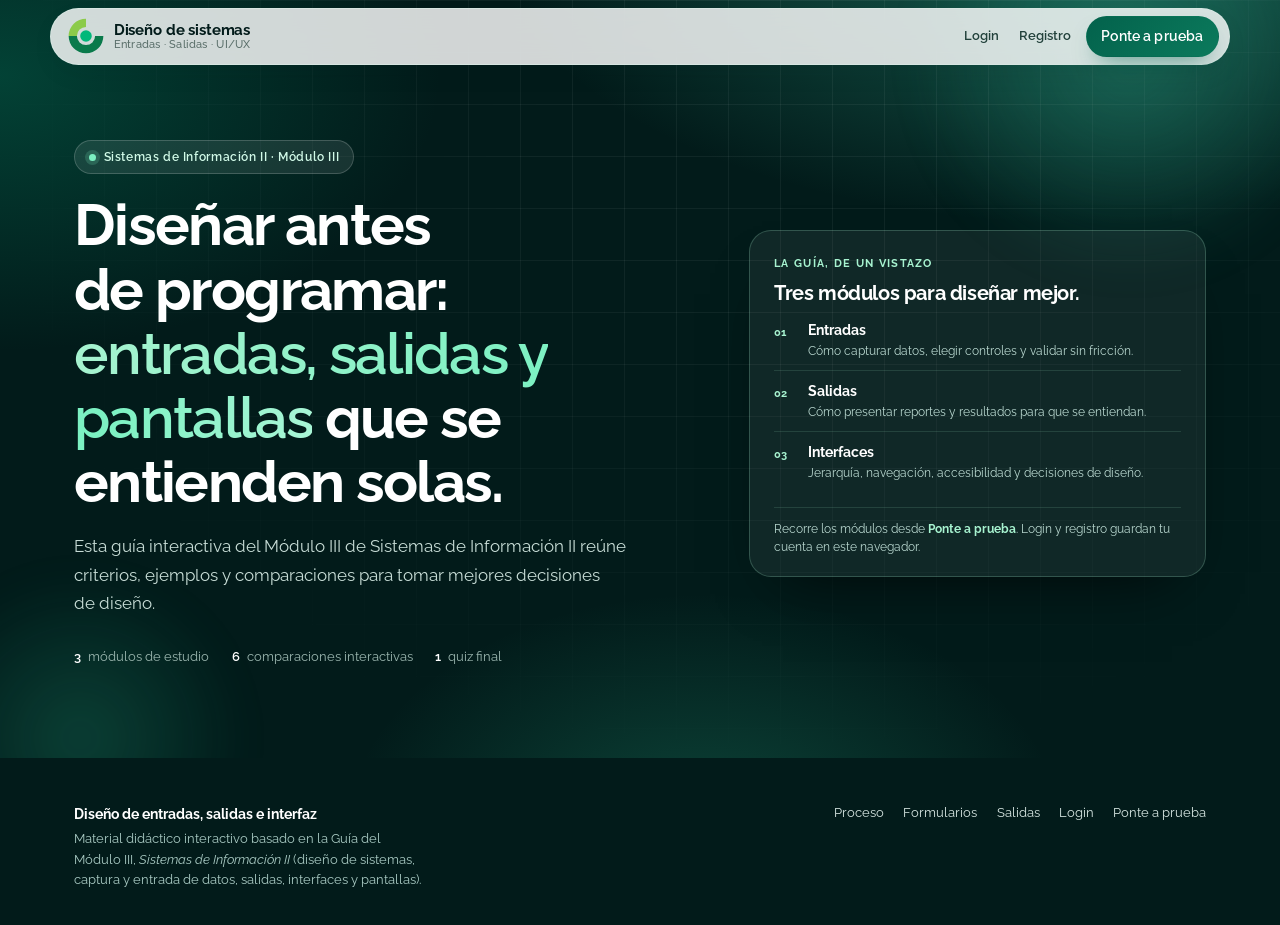
==== commit 47ab7d44: "fix: restaurar la interfaz sin marcadores de conflicto Recupera la versión de index.html con el logi" ====
--- a/index.html
+++ b/index.html
@@ -1458,7 +1458,7 @@
   </defs>
 </svg>
 <a class="skip-link" href="#contenido">Saltar al contenido</a>
-<div class="progress-track" aria-hidden="true"><div class="progress-bar" id="progressBar"></div></div>
+<div class="progress-track"><div class="progress-bar" id="progressBar"></div></div>
 
 <nav class="nav" id="nav" aria-label="Navegación principal">
   <a href="index.html" class="brand" style="color:inherit;text-decoration:none">
@@ -1470,31 +1470,11 @@
 </svg></span>
     <span class="brand-copy">Diseño de sistemas<small>Entradas · Salidas · UI/UX</small></span>
   </a>
-<<<<<<< HEAD
   <div class="nav-actions" role="group" aria-label="Acciones del encabezado">
     <button type="button" class="nav-text" data-auth-open="login">Login</button>
     <button type="button" class="nav-text" data-auth-open="register">Registro</button>
     <a href="?view=modulos#modulos" class="btn btn-primary btn-sm nav-cta">Ponte a prueba</a>
   </div>
-=======
-  <div class="nav-links" id="navLinks">
-    <a href="#ruta">Proceso</a>
-    <a href="#entradas">Entradas</a>
-    <a href="#pantalla">Pantalla</a>
-    <a href="#formularios">Formularios</a>
-    <a href="#salidas">Salidas</a>
-    <a href="#uxui">UX / UI</a>
-    <a href="#login">Login</a>
-    <a href="#reto">Reto</a>
-    <a href="#herramientas">Herramientas</a>
-    <a href="#quiz" class="nav-menu-cta">Ponte a prueba</a>
-    <button type="button" class="nav-menu-cta" id="presentMenu" aria-pressed="false">Modo clase</button>
-  </div>
-  <button type="button" class="nav-toggle" id="navToggle" aria-expanded="false" aria-controls="navLinks" aria-label="Abrir menú de secciones">
-    <span class="nav-toggle-bars" aria-hidden="true"></span>
-  </button>
-  <a href="#quiz" class="btn btn-primary btn-sm nav-cta">Ponte a prueba</a>
->>>>>>> d8a6f5750e44f3b56d024261f6d18d6dded89dc6
 </nav>
 
 <main id="contenido">
@@ -1507,10 +1487,10 @@
   <div class="wrap">
     <div class="hero-grid">
       <div>
+        <div class="hero-badge"><span class="dot"></span> Sistemas de Información II · Módulo III</div>
         <h1>Diseñar antes de programar:<br><em>entradas, salidas y pantallas</em> que se entienden solas.</h1>
         <p class="lead">Esta guía interactiva del Módulo III de Sistemas de Información II reúne criterios, ejemplos y comparaciones para tomar mejores decisiones de diseño.</p>
         <div class="hero-meta">
-<<<<<<< HEAD
           <div><b>3</b> módulos de estudio</div>
           <div><b>6</b> comparaciones interactivas</div>
           <div><b>1</b> quiz final</div>
@@ -1527,43 +1507,6 @@
         </ul>
         <p class="hero-about-note">Recorre los módulos desde <strong>Ponte a prueba</strong>. Login y registro guardan tu cuenta en este navegador.</p>
       </aside>
-=======
-          <div><b>Demos</b> interactivas en cada sección</div>
-          <div><b>3</b> laboratorios: entrada, salida y login</div>
-          <div><b>100%</b> basado en la guía del módulo</div>
-        </div>
-      </div>
-
-      <div class="hero-demo" aria-hidden="true">
-        <div class="hero-demo-bar"><span></span><span></span><span></span><span class="url">sistema / nueva entrada</span></div>
-        <div class="hero-screen">
-          <div class="hero-screen-top">
-            <div>
-              <h4>Registrar salida de inventario</h4>
-              <p>Paso 2 de 3 · Datos de la transacción</p>
-            </div>
-            <span class="hero-pill">Borrador</span>
-          </div>
-          <div class="hero-two">
-            <div class="hero-field">
-              <label>ID del artículo</label>
-              <div class="hero-input">ART-101 <em>llave</em></div>
-            </div>
-            <div class="hero-field">
-              <label>Cantidad</label>
-              <div class="hero-input">5 <em>unid.</em></div>
-            </div>
-          </div>
-          <div class="hero-field" style="margin-top:9px">
-            <label>Costo unitario</label>
-            <div class="hero-input" style="background:#f7f5ff;color:#6f6a8a">$18,50 <em>recuperado, no se teclea</em></div>
-          </div>
-          <div class="hero-btn">Registrar salida</div>
-        </div>
-        <div class="hero-float a"><span class="ic"><svg class="icon" aria-hidden="true" focusable="false"><use href="#i-check"></use></svg></span> Validación en línea</div>
-        <div class="hero-float b"><span class="ic"><svg class="icon" aria-hidden="true" focusable="false"><use href="#i-layers"></use></svg></span> Jerarquía clara</div>
-      </div>
->>>>>>> d8a6f5750e44f3b56d024261f6d18d6dded89dc6
     </div>
   </div>
 </header>
@@ -1579,7 +1522,6 @@
       <p>Una <strong>entrada</strong> es todo dato que el sistema recibe para trabajar. Puede escribirse, elegirse, capturarse con un dispositivo o llegar automáticamente desde otra fuente. Reconocer el tipo ayuda a elegir el control adecuado y a no pedir datos que ya existen.</p>
     </div>
 
-<<<<<<< HEAD
     <div class="input-map">
       <section class="input-family" aria-labelledby="softwareInputs">
         <div class="input-family-head">
@@ -1604,43 +1546,6 @@
           </article>
         </div>
       </section>
-=======
-    <div class="route">
-      <div class="route-list" role="tablist" aria-orientation="vertical" aria-label="Pasos del proceso de diseño">
-        <button class="route-step" id="routeTab1" role="tab" aria-selected="true" aria-controls="routePanel" tabindex="0" data-step="1">
-          <span class="route-num">1</span>
-          <span><b>Entender la transacción</b><span>Qué ocurre y qué datos nacen en ese momento</span></span>
-        </button>
-        <button class="route-step" id="routeTab2" role="tab" aria-selected="false" aria-controls="routePanel" tabindex="-1" data-step="2">
-          <span class="route-num">2</span>
-          <span><b>Mapear el diálogo</b><span>Qué pantallas existen y cómo se conectan</span></span>
-        </button>
-        <button class="route-step" id="routeTab3" role="tab" aria-selected="false" aria-controls="routePanel" tabindex="-1" data-step="3">
-          <span class="route-num">3</span>
-          <span><b>Prototipar entradas y salidas</b><span>Bocetos de pantalla y reportes, sin lógica final</span></span>
-        </button>
-        <button class="route-step" id="routeTab4" role="tab" aria-selected="false" aria-controls="routePanel" tabindex="-1" data-step="4">
-          <span class="route-num">4</span>
-          <span><b>Probar con usuarios reales</b><span>Observar, no preguntar “¿te gusta?”</span></span>
-        </button>
-        <button class="route-step" id="routeTab5" role="tab" aria-selected="false" aria-controls="routePanel" tabindex="-1" data-step="5">
-          <span class="route-num">5</span>
-          <span><b>Especificar y construir</b><span>Reglas, mensajes y permisos por escrito</span></span>
-        </button>
-      </div>
-
-      <div class="route-panel" id="routePanel" role="tabpanel" aria-labelledby="routeTab1" tabindex="0">
-        <span class="step-index" id="routeIndex">Paso 1 de 5</span>
-        <h3 id="routeTitle">Entender la transacción</h3>
-        <p id="routeBody"></p>
-        <div class="deliverable">
-          <div><span class="lbl">Entregable</span><span class="val" id="routeDeliverable"></span></div>
-          <div><span class="lbl">Pregunta clave</span><span class="val" id="routeQuestion"></span></div>
-        </div>
-        <div class="risk" id="routeRisk"><span aria-hidden="true"><svg class="icon" aria-hidden="true" focusable="false"><use href="#i-triangle-alert"></use></svg></span><span id="routeRiskText"></span></div>
-      </div>
-    </div>
->>>>>>> d8a6f5750e44f3b56d024261f6d18d6dded89dc6
 
       <section class="input-family hardware" aria-labelledby="hardwareInputs">
         <div class="input-family-head">
@@ -1686,7 +1591,6 @@
           <span class="flow-hint">Toca un paso · avance lento</span>
         </div>
         <div class="flow-scroll">
-<<<<<<< HEAD
           <div class="flow" id="flow" role="list">
             <div class="flow-item">
               <button class="flow-node is-active" data-step="1" role="listitem">
@@ -1715,39 +1619,9 @@
             <div class="flow-item">
               <button class="flow-node" data-step="5" role="listitem">
                 <span class="n-ic" aria-hidden="true"><svg class="ui-icon" viewBox="0 0 24 24" aria-hidden="true" focusable="false"><use href="#i-database"></use></svg></span><b>5. Almacenamiento</b><small>registro y salida</small>
-=======
-          <ol class="flow" id="flow">
-            <li class="flow-item">
-              <button class="flow-node is-active" data-step="1">
-                <span class="n-ic" aria-hidden="true"><svg class="icon" aria-hidden="true" focusable="false"><use href="#i-square-pen"></use></svg></span><b>1. Captura</b><small>en el origen</small>
               </button>
-              <span class="flow-arrow" aria-hidden="true"></span>
-            </li>
-            <li class="flow-item">
-              <button class="flow-node" data-step="2">
-                <span class="n-ic" aria-hidden="true"><svg class="icon" aria-hidden="true" focusable="false"><use href="#i-keyboard"></use></svg></span><b>2. Ingreso</b><small>a la interfaz</small>
-              </button>
-              <span class="flow-arrow" aria-hidden="true"></span>
-            </li>
-            <li class="flow-item">
-              <button class="flow-node" data-step="3">
-                <span class="n-ic" aria-hidden="true"><svg class="icon" aria-hidden="true" focusable="false"><use href="#i-shield-check"></use></svg></span><b>3. Validación</b><small>reglas de negocio</small>
-              </button>
-              <span class="flow-arrow" aria-hidden="true"></span>
-            </li>
-            <li class="flow-item">
-              <button class="flow-node" data-step="4">
-                <span class="n-ic" aria-hidden="true"><svg class="icon" aria-hidden="true" focusable="false"><use href="#i-cpu"></use></svg></span><b>4. Cálculo</b><small>cálculos y cruces</small>
-              </button>
-              <span class="flow-arrow" aria-hidden="true"></span>
-            </li>
-            <li class="flow-item">
-              <button class="flow-node" data-step="5">
-                <span class="n-ic" aria-hidden="true"><svg class="icon" aria-hidden="true" focusable="false"><use href="#i-database"></use></svg></span><b>5. Almacenaje</b><small>registro y salida</small>
->>>>>>> d8a6f5750e44f3b56d024261f6d18d6dded89dc6
-              </button>
-            </li>
-          </ol>
+            </div>
+          </div>
         </div>
 
         <div class="flow-detail" aria-live="polite">
@@ -1765,7 +1639,7 @@
               </div>
               <div class="sim-field">
                 <label for="simQty">Cantidad <span class="opt">(variable)</span></label>
-                <input id="simQty" name="simQty" type="number" min="1" max="99" step="1" value="5" inputmode="numeric">
+                <input id="simQty" name="simQty" type="number" min="1" max="99" value="5" inputmode="numeric">
               </div>
               <div class="sim-field">
                 <label for="simCat">Motivo</label>
@@ -1775,13 +1649,9 @@
                   <option value="devolucion">Devolución</option>
                 </select>
               </div>
-              <button type="submit" class="btn btn-primary sim-submit">Procesar <svg class="icon" aria-hidden="true" focusable="false"><use href="#i-play"></use></svg></button>
+              <button type="submit" class="btn btn-primary sim-submit">Procesar ▶</button>
             </div>
-<<<<<<< HEAD
             <div class="sim-feedback" id="simFeedback" role="status">Solo dos datos: llave y cantidad. El costo <strong>se recupera</strong> del catálogo.</div>
-=======
-            <div class="sim-feedback" id="simFeedback" role="status"><span>El sistema te pedirá dos datos. El costo unitario <strong>no se captura</strong>: se busca en el catálogo con la llave.</span></div>
->>>>>>> d8a6f5750e44f3b56d024261f6d18d6dded89dc6
             <div class="sim-catalog" aria-label="Catálogo de ejemplo">
               <button type="button" class="catalog-item" data-id="ART-101"><span><b>ART-101</b><br>Base para laptop</span><span class="price">$18,50</span></button>
               <button type="button" class="catalog-item" data-id="ART-205"><span><b>ART-205</b><br>Teclado USB</span><span class="price">$32,00</span></button>
@@ -1793,7 +1663,6 @@
 
       <div class="classifier" aria-labelledby="classifierTitle">
         <div class="classifier-head">
-<<<<<<< HEAD
           <div>
             <span class="kicker">Práctica guiada</span>
             <h3 id="classifierTitle">Clasifica cada dato</h3>
@@ -1805,10 +1674,6 @@
           <span class="q-variable"><b>Variable</b> 3 cajas · cambia</span>
           <span class="q-ident"><b>Identificación</b> cliente 204 · llave</span>
           <span class="q-recovered"><b>Recuperado</b> stock: 12 · ya existe</span>
-=======
-          <h3>¿Se captura o se recupera?</h3>
-          <span class="class-score" id="classScore" aria-live="polite">0 de 6</span>
->>>>>>> d8a6f5750e44f3b56d024261f6d18d6dded89dc6
         </div>
         <div class="class-rows" id="classRows"></div>
         <div class="classifier-foot">
@@ -1903,32 +1768,8 @@
           <li>Al menos la mitad de la pantalla debe contener información útil.</li>
         </ul>
         <div style="display:flex;gap:8px;margin-top:12px;flex-wrap:wrap">
-          <span class="tag"><svg class="icon" aria-hidden="true" focusable="false"><use href="#i-house"></use></svg> Inicio</span><span class="tag"><svg class="icon" aria-hidden="true" focusable="false"><use href="#i-save"></use></svg> Guardar</span><span class="tag"><svg class="icon" aria-hidden="true" focusable="false"><use href="#i-search"></use></svg> Buscar</span><span class="tag"><svg class="icon" aria-hidden="true" focusable="false"><use href="#i-trash-2"></use></svg> Eliminar</span><span class="tag"><svg class="icon" aria-hidden="true" focusable="false"><use href="#i-undo-2"></use></svg> Deshacer</span>
-        </div>
-      </div>
-    </div>
-    <div class="contrast">
-      <div class="contrast-head">
-        <h3>Comprueba el contraste</h3>
-        <p>El color no se elige a ojo. WCAG pide 4,5:1 para texto normal y 3:1 para texto grande. Cambia los colores y mira el resultado real.</p>
-      </div>
-      <div class="contrast-grid">
-        <div class="contrast-sample" id="contrastSample" style="background:#ffffff;color:#6a7288">
-          <span>Texto normal de ejemplo</span>
-          <b>Texto grande de ejemplo</b>
-        </div>
-        <div class="contrast-controls">
-          <label for="ctText">Color del texto</label>
-          <input type="color" id="ctText" value="#6a7288">
-          <label for="ctBg">Color del fondo</label>
-          <input type="color" id="ctBg" value="#ffffff">
-          <div class="contrast-presets" role="group" aria-label="Ejemplos de contraste">
-            <button type="button" class="chip" data-preset="bad">Bajo</button>
-            <button type="button" class="chip" data-preset="aa">AA</button>
-            <button type="button" class="chip" data-preset="aaa">AAA</button>
-          </div>
-        </div>
-        <div class="contrast-result" id="contrastResult" role="status"></div>
+          <span class="tag">🏠 Inicio</span><span class="tag">💾 Guardar</span><span class="tag">🔍 Buscar</span><span class="tag">🗑️ Eliminar</span><span class="tag">↩️ Deshacer</span>
+        </div>
       </div>
     </div>
   </div>
@@ -2002,7 +1843,7 @@
 
             <div class="field" id="fName">
               <label for="goodName">Nombre del artículo <span class="req" aria-hidden="true">*</span></label>
-              <input id="goodName" type="text" placeholder="Ej. Base para laptop" autocomplete="off" required aria-required="true" aria-describedby="goodNameHint goodNameErr">
+              <input id="goodName" type="text" placeholder="Ej. Base para laptop" autocomplete="off" required aria-required="true" aria-describedby="goodNameErr">
               <span class="hint" id="goodNameHint">Como aparecerá en el catálogo.</span>
               <span class="err" id="goodNameErr">Escribe al menos 3 caracteres.</span>
             </div>
@@ -2015,15 +1856,15 @@
               </div>
               <div class="field" id="fQty">
                 <label for="goodQty">Cantidad <span class="req" aria-hidden="true">*</span></label>
-                <input id="goodQty" type="number" min="1" max="99" step="1" value="1" required aria-required="true" aria-describedby="goodQtyErr">
-                <span class="err" id="goodQtyErr">Debe ser un número entero entre 1 y 99.</span>
+                <input id="goodQty" type="number" min="1" max="99" value="1" required aria-required="true" aria-describedby="goodQtyErr">
+                <span class="err" id="goodQtyErr">Debe ser un número entre 1 y 99.</span>
               </div>
             </div>
 
             <div class="field">
               <label for="goodNotes">Observaciones <span style="font-weight:500;color:var(--muted)">(opcional)</span></label>
-              <input id="goodNotes" type="text" placeholder="Ej. urgente para el área de sistemas" aria-describedby="goodNotesHint">
-              <span class="hint" id="goodNotesHint">Máximo 120 caracteres. No incluyas datos personales.</span>
+              <input id="goodNotes" type="text" placeholder="Ej. urgente para el área de sistemas">
+              <span class="hint">Máximo 120 caracteres. No incluyas datos personales.</span>
             </div>
 
             <div class="fg-actions">
@@ -2031,7 +1872,7 @@
               <button type="button" class="btn btn-ghost" id="goodClear">Cancelar</button>
             </div>
             <div class="form-msg" id="goodFormMsg" role="status"></div>
-            <div class="secure"><span aria-hidden="true"><svg class="icon" aria-hidden="true" focusable="false"><use href="#i-lock"></use></svg></span> Los errores se muestran junto al campo, no en una alerta aparte.</div>
+            <div class="secure"><span aria-hidden="true">🔒</span> Los errores se muestran junto al campo, no en una alerta aparte.</div>
           </form>
         </div>
         <div class="lab-notes">
@@ -2052,133 +1893,11 @@
   </div>
 </section>
 
-<!-- ================= ANATOMIA DE UN CAMPO ================= -->
-<section class="section" id="campo">
-  <div class="wrap">
-    <div class="section-head">
-      <span class="eyebrow">05 · Anatomía de un campo</span>
-      <h2>Un campo no es una caja: es un contrato.</h2>
-      <p>Cada parte del campo le dice a la persona qué esperar y qué hacer si se equivoca. Cuando falta una, el error no es del usuario: es del diseño. Toca cada parte, cambia el estado y mira lo que ve el navegador.</p>
-    </div>
-
-    <div class="field-lab">
-      <div class="field-stage">
-        <form class="demo-field" id="demoField" novalidate>
-          <div class="df-row">
-            <label class="df-label" for="dfEmail">Correo corporativo <span class="req" data-part="required" aria-hidden="true">*</span></label>
-            <input class="df-input" id="dfEmail" name="email" type="email" placeholder="nombre@empresa.com"
-                   autocomplete="email" required aria-required="true" aria-describedby="dfHint dfError" data-part="control">
-            <span class="df-hint" id="dfHint" data-part="hint">Lo usamos para enviarte el comprobante. No compartimos tu correo.</span>
-            <span class="df-error" id="dfError" data-part="error">Escribe un correo con el formato nombre@empresa.com.</span>
-          </div>
-          <div class="df-actions">
-            <button type="submit" class="btn btn-primary">Continuar</button>
-          </div>
-          <div class="df-msg" id="dfMsg" role="status"></div>
-        </form>
-        <div class="state-row" role="group" aria-label="Estado del campo">
-          <button type="button" class="chip is-active" data-state="normal">Normal</button>
-          <button type="button" class="chip" data-state="error">Con error</button>
-          <button type="button" class="chip" data-state="ok">Con éxito</button>
-        </div>
-      </div>
-
-      <div class="field-aside">
-        <div class="part-list" role="group" aria-label="Partes del campo">
-          <button type="button" class="part" data-part="label">1. Etiqueta</button>
-          <button type="button" class="part" data-part="control">2. Control</button>
-          <button type="button" class="part" data-part="hint">3. Ayuda</button>
-          <button type="button" class="part" data-part="error">4. Error</button>
-          <button type="button" class="part" data-part="required">5. Obligatorio</button>
-        </div>
-        <div class="part-info">
-          <h3 id="partTitle">La etiqueta</h3>
-          <p id="partBody">Se lee antes del control y debe estar siempre visible. El placeholder puede imitar una etiqueta, pero desaparece cuando la persona escribe; por eso no lo reemplaza.</p>
-          <div class="inspector" id="fieldInspector" aria-live="polite"></div>
-        </div>
-      </div>
-    </div>
-
-    <details class="snippet">
-      <summary>Ver el HTML de este campo</summary>
-      <pre><code id="fieldSnippet"></code></pre>
-    </details>
-  </div>
-</section>
-
-<!-- ================= ELIGE EL CONTROL CORRECTO ================= -->
-<section class="section section-alt" id="controles">
-  <div class="wrap">
-    <div class="section-head">
-      <span class="eyebrow">06 · Elige el control correcto</span>
-      <h2>El teclado también se diseña.</h2>
-      <p>El mismo dato se puede pedir de cinco formas. La elección cambia el teclado del teléfono, la validación disponible y la cantidad de errores. Elige un caso y compara el control recomendado con el error típico.</p>
-    </div>
-    <div class="controls">
-      <div class="control-list" id="controlList" role="group" aria-label="Casos de uso"></div>
-      <div class="control-preview" id="controlPreview"></div>
-    </div>
-  </div>
-</section>
-
-<!-- ================= VALIDACION EN TRES CAPAS ================= -->
-<section class="section" id="validacion">
-  <div class="wrap">
-    <div class="section-head">
-      <span class="eyebrow">07 · Validación</span>
-      <h2>Tres puertas y una sola que no se salta.</h2>
-      <p>Validar no es poner un asterisco. El navegador ayuda, la aplicación aplica reglas de negocio y el servidor es la única defensa que nadie puede desactivar desde el inspector. Prueba el mismo envío con y sin las dos primeras capas.</p>
-    </div>
-
-    <div class="validation-lab">
-      <div class="layers" aria-label="Capas de validación">
-        <div class="layer" data-layer="browser">
-          <span class="layer-num" aria-hidden="true">1</span>
-          <div><b>Navegador</b><small>type, required, min</small></div>
-          <span class="layer-state" id="layerBrowser">Pendiente</span>
-        </div>
-        <div class="layer" data-layer="app">
-          <span class="layer-num" aria-hidden="true">2</span>
-          <div><b>Aplicación</b><small>reglas de negocio</small></div>
-          <span class="layer-state" id="layerApp">Pendiente</span>
-        </div>
-        <div class="layer" data-layer="server">
-          <span class="layer-num" aria-hidden="true">3</span>
-          <div><b>Servidor</b><small>la última palabra</small></div>
-          <span class="layer-state" id="layerServer">Pendiente</span>
-        </div>
-      </div>
-
-      <div class="val-stage">
-        <form id="valForm" novalidate>
-          <div class="val-field">
-            <label for="valCode">Código de artículo <span class="req" aria-hidden="true">*</span></label>
-            <input id="valCode" name="code" type="text" required pattern="ART-[0-9]{3}" placeholder="ART-101" autocomplete="off" aria-describedby="valCodeHint">
-            <span class="val-hint" id="valCodeHint">Formato ART-000. Prueba ART-101 o ART-999.</span>
-          </div>
-          <div class="val-field">
-            <label for="valQty">Cantidad <span class="req" aria-hidden="true">*</span></label>
-            <input id="valQty" name="qty" type="number" min="1" max="99" step="1" value="1" required>
-          </div>
-          <div class="val-actions">
-            <button type="submit" class="btn btn-primary">Enviar con validación</button>
-            <button type="button" class="btn btn-ghost" id="valBypass">Saltarme el navegador</button>
-          </div>
-        </form>
-        <div class="val-log" id="valLog" role="status">
-          <div class="val-empty">El resultado de cada capa aparece aquí.</div>
-        </div>
-        <pre class="val-payload"><code id="valPayload">Sin envíos todavía.</code></pre>
-      </div>
-    </div>
-  </div>
-</section>
-
 <!-- ================= SALIDAS ================= -->
 <section class="section" id="salidas">
   <div class="wrap">
     <div class="section-head">
-      <span class="eyebrow">08 · Diseño de salidas</span>
+      <span class="eyebrow">05 · Diseño de salidas</span>
       <h2>Más datos no es más información.</h2>
       <p>Cada salida tiene un propósito y alguien que decide. Los números son iguales; la claridad, no.</p>
     </div>
@@ -2250,7 +1969,7 @@
         <button type="button" class="btn btn-primary sim-submit" id="mCalc">Recomendar</button>
       </div>
       <div class="method-result" id="methodResult" role="status">
-        <span class="mr-ic" aria-hidden="true"><svg class="icon" aria-hidden="true" focusable="false"><use href="#i-lightbulb"></use></svg></span>
+        <span class="mr-ic" aria-hidden="true">💡</span>
         <div><h4>Elige las tres respuestas</h4><p>Y te diré qué método conviene, con el criterio de la guía.</p></div>
       </div>
     </div>
@@ -2263,7 +1982,7 @@
 <section class="section section-alt" id="uxui">
   <div class="wrap">
     <div class="section-head">
-      <span class="eyebrow">09 · UX y UI</span>
+      <span class="eyebrow">06 · UX y UI</span>
       <h2>La UX decide qué pasa; la UI decide cómo se ve.</h2>
       <p><strong>UX</strong> es el recorrido; <strong>UI</strong>, la capa que lo hace visible y operable.</p>
     </div>
@@ -2308,7 +2027,7 @@
         </div>
       </div>
       <div class="demo-card" id="demoCard">
-        <div class="dc-ic" aria-hidden="true"><svg class="icon" aria-hidden="true" focusable="false"><use href="#i-package"></use></svg></div>
+        <div class="dc-ic" aria-hidden="true">📦</div>
         <h4>Confirmar retiro de inventario</h4>
         <p>3 artículos · 12 unidades · Bodega central. Revisa antes de registrar; esta acción descuenta existencias.</p>
         <div class="demo-actions">
@@ -2318,15 +2037,7 @@
       </div>
     </div>
 
-<<<<<<< HEAD
     <div class="note amber" style="margin-top:22px"><strong>Ni UX sin UI, ni UI sin UX.</strong><p>Un buen flujo con una pantalla ilegible también falla.</p></div>
-=======
-    <div class="note amber" style="margin-top:22px"><strong>Ni UX sin UI, ni UI sin UX.</strong><p>Una interfaz preciosa con un flujo confuso frustra; un flujo correcto con una interfaz ilegible también. El diseño de sistemas los une: la salida, la entrada y el diálogo son una sola conversación entre la persona y la computadora.</p></div>
-    <div class="css-demo-actions">
-      <button type="button" class="btn btn-ghost" id="noCssBtn">Ver la página sin CSS</button>
-      <span class="lede" style="font-size:.82rem">El mismo HTML sin la capa visual. Si sigue siendo legible, la estructura está bien.</span>
-    </div>
->>>>>>> d8a6f5750e44f3b56d024261f6d18d6dded89dc6
   </div>
 </section>
 
@@ -2334,7 +2045,7 @@
 <section class="section" id="login">
   <div class="wrap">
     <div class="section-head">
-      <span class="eyebrow">10 · Acceso y seguridad</span>
+      <span class="eyebrow">07 · Acceso y seguridad</span>
       <h2>La primera pantalla también se diseña.</h2>
       <p>Autentica sin revelar si una cuenta existe y explica el error sin culpar.</p>
     </div>
@@ -2392,12 +2103,12 @@
 
             <label class="lg-label" for="loginEmail">Correo corporativo</label>
             <div class="lg-field">
-              <input id="loginEmail" type="email" placeholder="nombre@empresa.com" autocomplete="username">
+              <input id="loginEmail" type="email" placeholder="nombre@empresa.com" autocomplete="username" aria-label="Correo corporativo">
             </div>
 
             <div class="lg-label"><label for="loginPass">Contraseña</label><a href="#login">¿La olvidaste?</a></div>
             <div class="lg-field">
-              <input id="loginPass" type="password" placeholder="Mínimo 8 caracteres" autocomplete="current-password" aria-describedby="capsHint">
+              <input id="loginPass" type="password" placeholder="Mínimo 8 caracteres" autocomplete="current-password" aria-label="Contraseña" aria-describedby="capsHint">
               <button type="button" class="lg-toggle" id="loginToggle" aria-label="Mostrar contraseña" aria-pressed="false">Mostrar</button>
             </div>
             <span class="lg-hint" id="capsHint"><span aria-hidden="true">⇪</span> Bloq Mayús está activado</span>
@@ -2409,7 +2120,7 @@
             </div>
             <div class="lg-msg" id="goodLoginMsg" role="status"></div>
             <div class="lg-demo">Demo: <code>admin@empresa.com</code> / <code>Demo1234</code>. Cualquier otro par muestra el error genérico.</div>
-            <div class="lg-secure"><span aria-hidden="true"><svg class="icon" aria-hidden="true" focusable="false"><use href="#i-lock-keyhole"></use></svg></span> La contraseña se oculta mientras escribes; el sistema nunca confirma si un correo existe.</div>
+            <div class="lg-secure"><span aria-hidden="true">🔐</span> La contraseña se oculta mientras escribes; el sistema nunca confirma si un correo existe.</div>
           </form>
         </div>
         <div class="lab-notes">
@@ -2443,7 +2154,7 @@
 <section class="section section-alt" id="reto">
   <div class="wrap">
     <div class="section-head">
-      <span class="eyebrow">11 · Reto visual</span>
+      <span class="eyebrow">08 · Reto visual</span>
       <h2>Encuentra los seis errores de esta pantalla.</h2>
       <p>Seis decisiones de diseño, no bugs. Toca cada punto.</p>
     </div>
@@ -2488,7 +2199,7 @@
         <h3>Tu inspección</h3>
         <p>Toca los seis puntos del panel. Se irán marcando aquí.</p>
         <div class="game-hud">
-          <span class="game-count" id="gameCount" aria-live="polite">0 / 6 encontrados</span>
+          <span class="game-count" id="gameCount">0 / 6 encontrados</span>
           <button type="button" class="btn btn-soft btn-sm" id="gameReveal">Revelar todos</button>
         </div>
         <div class="game-list" id="gameList"></div>
@@ -2575,7 +2286,7 @@
 <section class="section" id="quiz">
   <div class="wrap">
     <div class="section-head">
-      <span class="eyebrow">12 · Cierre</span>
+      <span class="eyebrow">09 · Cierre</span>
       <h2>Comprueba lo que se te quedó.</h2>
       <p>Cinco preguntas con explicación. No hay nota: hay criterio.</p>
     </div>
@@ -2583,13 +2294,8 @@
     <div class="split">
       <div class="quiz">
         <div class="quiz-top">
-<<<<<<< HEAD
           <h3>Quiz final</h3>
           <div class="quiz-score"><span id="quizScoreText">0 de 5</span><span class="qs-bar"><i id="quizBar"></i></span></div>
-=======
-          <h3>Ponte a prueba</h3>
-          <div class="quiz-score"><span id="quizScoreText" aria-live="polite">0 de 5</span><span class="qs-bar" aria-hidden="true"><i id="quizBar"></i></span></div>
->>>>>>> d8a6f5750e44f3b56d024261f6d18d6dded89dc6
         </div>
         <div id="quizList"></div>
         <div class="quiz-actions">
@@ -2599,23 +2305,20 @@
       </div>
 
       <div class="checklist">
-        <h3>Rúbrica antes de construir</h3>
-        <p>Puntúa cada criterio: 0 pendiente, 1 aceptable, 2 sólido. El total te dice dónde poner el esfuerzo antes de programar.</p>
-        <div class="check-progress"><span class="cp-bar" aria-hidden="true"><i id="checkBar"></i></span><span id="checkText" aria-live="polite">0 / 20</span></div>
-        <div class="rubric" id="rubricList"></div>
-        <div class="rubric-actions">
-          <button type="button" class="btn btn-ghost btn-sm" id="rubricCopy">Copiar resultado</button>
-          <button type="button" class="btn btn-ghost btn-sm" id="rubricPrint">Imprimir</button>
-          <button type="button" class="btn btn-soft btn-sm" id="rubricReset">Reiniciar</button>
-        </div>
-        <div class="audit-cta">
-          <span class="audit-label">Ahora ponlo en práctica</span>
-          <h4>Audita un formulario bancario</h4>
-          <p>Diez afirmaciones: siete son problemas reales y tres son cosas que están bien. Al terminar ves qué encontraste, qué se te pasó y qué marcaste de más.</p>
-          <button type="button" class="btn btn-primary" id="auditOpen">
-            <svg class="icon" aria-hidden="true" focusable="false"><use href="#i-scan-line"></use></svg>
-            Abrir la auditoría
-          </button>
+        <h3>Checklist antes de construir</h3>
+        <p>Marca lo que ya está resuelto en tu proyecto.</p>
+        <div class="check-progress"><span class="cp-bar"><i id="checkBar"></i></span><span id="checkText">0 / 10</span></div>
+        <div class="check-items">
+          <label class="check-item"><input type="checkbox" class="check-input"><span>Definí qué datos son variables, cuáles identifican y cuáles se recuperan.</span></label>
+          <label class="check-item"><input type="checkbox" class="check-input"><span>Cada campo tiene etiqueta visible y un ejemplo de formato.</span></label>
+          <label class="check-item"><input type="checkbox" class="check-input"><span>Los campos obligatorios están marcados y explicados.</span></label>
+          <label class="check-item"><input type="checkbox" class="check-input"><span>La validación dice qué corregir, junto al campo.</span></label>
+          <label class="check-item"><input type="checkbox" class="check-input"><span>Hay una sola acción primaria por pantalla.</span></label>
+          <label class="check-item"><input type="checkbox" class="check-input"><span>La pantalla respeta encabezado, cuerpo, mensajes y ayuda.</span></label>
+          <label class="check-item"><input type="checkbox" class="check-input"><span>La salida tiene título, periodo, unidades y totales.</span></label>
+          <label class="check-item"><input type="checkbox" class="check-input"><span>Eliminé columnas y datos que nadie usa para decidir.</span></label>
+          <label class="check-item"><input type="checkbox" class="check-input"><span>El login oculta la contraseña y no revela si la cuenta existe.</span></label>
+          <label class="check-item"><input type="checkbox" class="check-input"><span>Probé el flujo con una persona real antes de programarlo.</span></label>
         </div>
       </div>
     </div>
@@ -2623,140 +2326,7 @@
 </section>
 </div>
 
-<!-- ================= HERRAMIENTAS ================= -->
-<section class="section section-alt" id="herramientas">
-  <div class="wrap">
-    <div class="section-head">
-      <span class="eyebrow">13 · Para seguir</span>
-      <h2>Herramientas que valen la pena.</h2>
-      <p>No están todas: están las que se usan en una revisión real. Cada grupo resuelve una parte del proceso, desde entender la tarea hasta comprobar el contraste.</p>
-    </div>
-    <div class="tools">
-      <article class="tool-group">
-        <span class="tool-step">1. Entender</span>
-        <h3>Investigar y mapear</h3>
-        <ul>
-          <li><a href="https://www.nngroup.com/articles/" target="_blank" rel="noopener noreferrer">Nielsen Norman Group <svg class="icon" aria-hidden="true" focusable="false"><use href="#i-external-link"></use></svg></a><span>Heurísticas y estudios de usabilidad.</span></li>
-          <li><a href="https://design-system.service.gov.uk/" target="_blank" rel="noopener noreferrer">GOV.UK Design System <svg class="icon" aria-hidden="true" focusable="false"><use href="#i-external-link"></use></svg></a><span>El mejor ejemplo público de formularios.</span></li>
-        </ul>
-      </article>
-      <article class="tool-group">
-        <span class="tool-step">2. Prototipar</span>
-        <h3>Antes de programar</h3>
-        <ul>
-          <li><a href="https://www.figma.com/" target="_blank" rel="noopener noreferrer">Figma <svg class="icon" aria-hidden="true" focusable="false"><use href="#i-external-link"></use></svg></a><span>Prototipos y pruebas de flujo.</span></li>
-          <li><a href="https://penpot.app/" target="_blank" rel="noopener noreferrer">Penpot <svg class="icon" aria-hidden="true" focusable="false"><use href="#i-external-link"></use></svg></a><span>Alternativa libre a Figma.</span></li>
-          <li><a href="https://excalidraw.com/" target="_blank" rel="noopener noreferrer">Excalidraw <svg class="icon" aria-hidden="true" focusable="false"><use href="#i-external-link"></use></svg></a><span>Bocetos y mapas de pantallas.</span></li>
-        </ul>
-      </article>
-      <article class="tool-group">
-        <span class="tool-step">3. Construir</span>
-        <h3>Con base sólida</h3>
-        <ul>
-          <li><a href="https://developer.mozilla.org/es/docs/Web/HTML/Element/input" target="_blank" rel="noopener noreferrer">MDN: input <svg class="icon" aria-hidden="true" focusable="false"><use href="#i-external-link"></use></svg></a><span>Referencia de cada control y su tipo.</span></li>
-          <li><a href="https://m3.material.io/" target="_blank" rel="noopener noreferrer">Material 3 <svg class="icon" aria-hidden="true" focusable="false"><use href="#i-external-link"></use></svg></a><span>Sistema de diseño de Google.</span></li>
-          <li><a href="https://designsystem.digital.gov/" target="_blank" rel="noopener noreferrer">USWDS <svg class="icon" aria-hidden="true" focusable="false"><use href="#i-external-link"></use></svg></a><span>Sistema del gobierno de EE. UU.</span></li>
-        </ul>
-      </article>
-      <article class="tool-group">
-        <span class="tool-step">4. Evaluar</span>
-        <h3>Con datos, no con gusto</h3>
-        <ul>
-          <li><a href="https://developer.chrome.com/docs/lighthouse/overview" target="_blank" rel="noopener noreferrer">Lighthouse <svg class="icon" aria-hidden="true" focusable="false"><use href="#i-external-link"></use></svg></a><span>Rendimiento, accesibilidad y buenas prácticas.</span></li>
-          <li><a href="https://wave.webaim.org/" target="_blank" rel="noopener noreferrer">WAVE <svg class="icon" aria-hidden="true" focusable="false"><use href="#i-external-link"></use></svg></a><span>Errores de accesibilidad en tu propia página.</span></li>
-          <li><a href="https://webaim.org/resources/contrastchecker/" target="_blank" rel="noopener noreferrer">WebAIM Contrast <svg class="icon" aria-hidden="true" focusable="false"><use href="#i-external-link"></use></svg></a><span>El mismo cálculo del verificador de esta guía.</span></li>
-        </ul>
-      </article>
-      <article class="tool-group">
-        <span class="tool-step">5. Accesibilidad</span>
-        <h3>El mínimo exigible</h3>
-        <ul>
-          <li><a href="https://www.w3.org/WAI/WCAG22/quickref/" target="_blank" rel="noopener noreferrer">WCAG 2.2 <svg class="icon" aria-hidden="true" focusable="false"><use href="#i-external-link"></use></svg></a><span>Los criterios que se citan en la clase.</span></li>
-          <li><a href="https://www.deque.com/axe/devtools/" target="_blank" rel="noopener noreferrer">axe DevTools <svg class="icon" aria-hidden="true" focusable="false"><use href="#i-external-link"></use></svg></a><span>Auditoría en el navegador.</span></li>
-        </ul>
-      </article>
-    </div>
-    <p class="tools-note">Los enlaces abren sitios externos. Ninguna herramienta sustituye la prueba con una persona real.</p>
-  </div>
-</section>
-
 </main>
-
-<button type="button" class="present-fab" id="presentBtn" aria-pressed="false" aria-label="Activar modo clase" title="Modo clase">
-  <svg class="icon" aria-hidden="true" focusable="false"><use href="#i-presentation"></use></svg>
-</button>
-
-<div class="class-hud" id="classHud" hidden>
-  <div class="hud-text">
-    <span id="hudStep">Parada 1 de 5</span>
-    <strong id="hudTitle">El plano antes del píxel</strong>
-  </div>
-  <div class="hud-actions">
-    <button type="button" id="hudPrev" aria-label="Parada anterior">&#8249;</button>
-    <button type="button" id="hudNext" aria-label="Parada siguiente">&#8250;</button>
-    <button type="button" id="hudExit">Salir</button>
-  </div>
-</div>
-
-<div class="audit-screen" id="auditScreen" hidden role="dialog" aria-modal="true" aria-labelledby="auditTitle">
-  <div class="audit-shell">
-    <header class="audit-head">
-      <div>
-        <span class="eyebrow">Auditoría · Banco del Sur</span>
-        <h2 id="auditTitle">Encuentra los problemas de este formulario.</h2>
-        <p>Es la pantalla de acceso y de transferencia de un banco. Marca solo lo que sea un problema: hay tres cosas que están bien y no debes marcar.</p>
-      </div>
-      <button type="button" class="audit-close" id="auditClose" aria-label="Cerrar la auditoría">
-        <svg class="icon" aria-hidden="true" focusable="false"><use href="#i-x"></use></svg>
-      </button>
-    </header>
-
-    <div class="audit-body">
-      <div class="audit-preview" aria-label="Formulario del banco">
-        <div class="bank">
-          <div class="bank-bar">
-            <span class="bank-mark" aria-hidden="true">BS</span>
-            <div><b>Banco del Sur</b><small>Banca en línea</small></div>
-            <span class="bank-secure">Conexión segura</span>
-          </div>
-          <div class="bank-grid">
-            <section class="bank-card">
-              <div class="bank-title">ACCESO AL SISTEMA</div>
-              <p class="bank-sub">Ingrese sus credenciales para continuar</p>
-              <input class="bank-input" placeholder="usuario" tabindex="-1" readonly aria-label="Usuario">
-              <input class="bank-input" type="password" placeholder="clave" tabindex="-1" readonly aria-label="Clave">
-              <div class="bank-links"><span>¿Olvidó su clave?</span><span>Registrarse</span></div>
-              <div class="bank-error">El usuario ingresado no existe.</div>
-              <div class="bank-actions"><span class="bank-btn">ACEPTAR</span><span class="bank-btn">LIMPIAR</span></div>
-              <div class="bank-foot">Sistema de información · Versión 1.0</div>
-            </section>
-            <section class="bank-card">
-              <div class="bank-title">TRANSFERENCIA</div>
-              <p class="bank-sub">Complete los datos de la operación</p>
-              <div class="bank-field"><span>Titular</span><b>Juan Pérez</b></div>
-              <input class="bank-input" placeholder="cuenta de origen" tabindex="-1" readonly aria-label="Cuenta de origen">
-              <input class="bank-input" placeholder="cuenta de destino" tabindex="-1" readonly aria-label="Cuenta de destino">
-              <input class="bank-input" placeholder="monto" tabindex="-1" readonly aria-label="Monto">
-              <input class="bank-input" placeholder="concepto" tabindex="-1" readonly aria-label="Concepto">
-              <p class="bank-note">RECUERDE VERIFICAR TODOS LOS DATOS ANTES DE CONTINUAR. LA OPERACIÓN NO SE PUEDE REVERTIR.</p>
-              <div class="bank-actions"><span class="bank-btn">CONFIRMAR</span><span class="bank-btn">CANCELAR</span></div>
-            </section>
-          </div>
-          <p class="bank-help">El saldo disponible y el costo de la operación se muestran en la siguiente pantalla.</p>
-        </div>
-      </div>
-
-      <div class="audit-panel">
-        <div class="audit-list" id="auditList" role="group" aria-label="Afirmaciones sobre el formulario"></div>
-        <div class="audit-actions">
-          <button type="button" class="btn btn-primary" id="auditSubmit">Ver resultado</button>
-          <button type="button" class="btn btn-ghost" id="auditReset" hidden>Reintentar</button>
-        </div>
-        <div class="audit-result" id="auditResult" role="status" aria-live="polite"></div>
-      </div>
-    </div>
-  </div>
-</div>
 
 <footer class="footer">
   <div class="wrap">
@@ -2845,7 +2415,6 @@
 <noscript>
   <div style="position:fixed;bottom:16px;left:16px;right:16px;background:#021b1a;color:#fff;padding:12px 16px;border-radius:10px;z-index:200;font:14px system-ui">Activa JavaScript para usar los comparadores, el simulador y los retos interactivos.</div>
 </noscript>
-<<<<<<< HEAD
 <script>
 (function(){
   "use strict";
@@ -3922,8 +3491,5 @@
 
 })();
 </script>
-=======
-<script type="module" src="js/main.js"></script>
->>>>>>> d8a6f5750e44f3b56d024261f6d18d6dded89dc6
 </body>
 </html>
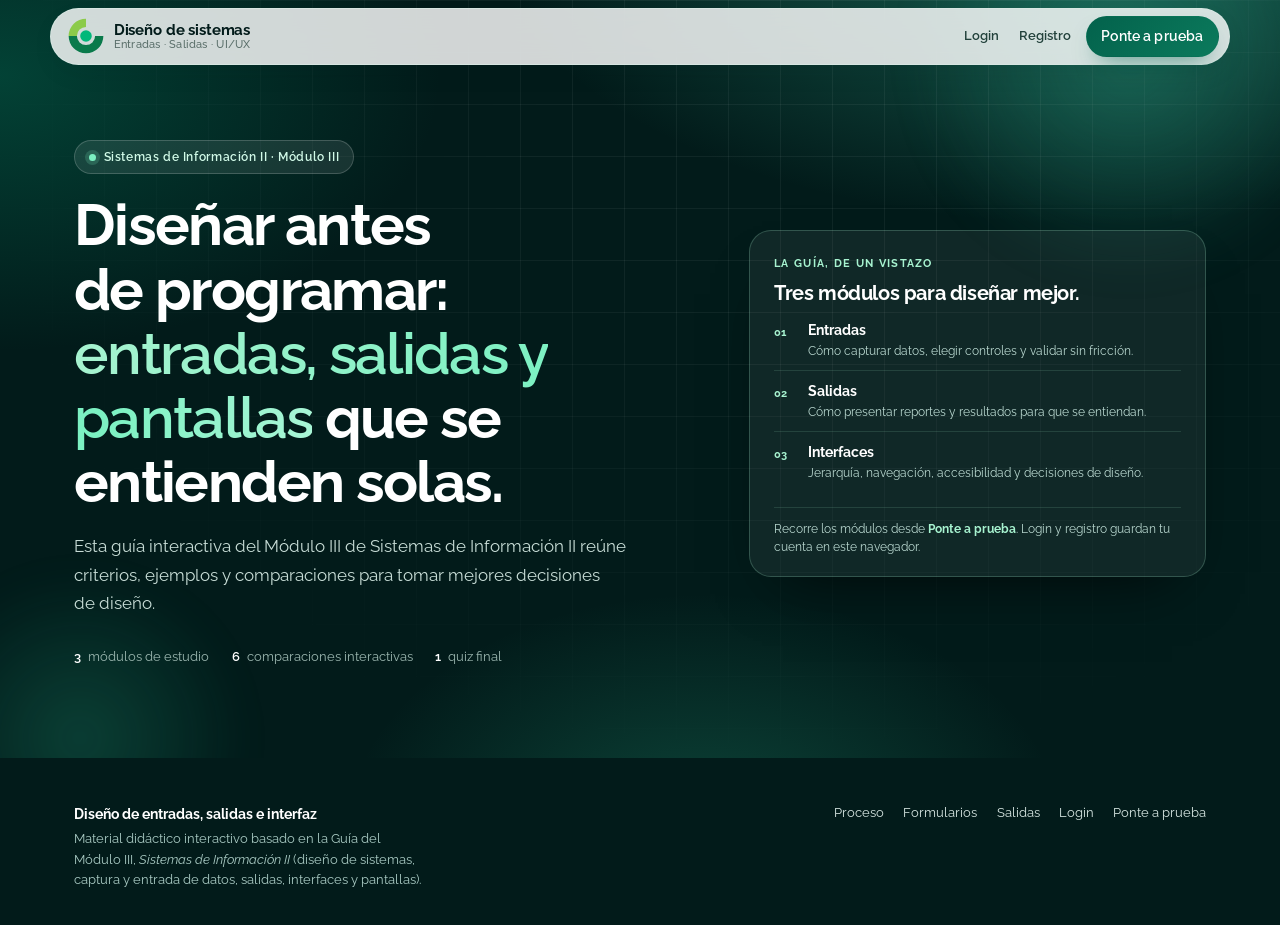
==== commit 3d5622af: "feat: simplificar el cierre con quiz horizontal y sin checklist Elimina el clasificador y el checkli" ====
--- a/index.html
+++ b/index.html
@@ -876,6 +876,10 @@
 .quiz-opt.wrong .qo-letter{background:var(--bad);color:#fff}
 .quiz-exp{font-size:.76rem;color:var(--ink-soft);margin-top:.45rem;padding:.5rem .6rem;background:var(--surface-2);border-left:3px solid var(--brand);border-radius:0 7px 7px 0;display:none}
 .quiz-exp.show{display:block}
+.quiz-layout{width:100%}
+.quiz-list{display:grid;grid-template-columns:repeat(auto-fit,minmax(min(100%,320px),1fr));gap:14px;align-items:start;margin-top:4px}
+.quiz-list .quiz-q{border:1px solid var(--line);border-radius:14px;padding:16px;background:var(--surface-2)}
+.quiz-list .quiz-q:first-of-type{border-top:1px solid var(--line);padding-top:16px}
 .quiz-actions{display:flex;justify-content:space-between;align-items:center;gap:1rem;flex-wrap:wrap;border-top:1px solid var(--line);padding-top:14px;margin-top:6px}
 
 .checklist{background:var(--surface);border:1px solid var(--line);border-radius:var(--r-xl);padding:24px}
@@ -1407,6 +1411,7 @@
 }
 
 /* Vistas separadas: inicio y módulos */
+[hidden]{display:none !important}
 #modulesView{display:none}
 html[data-view="home"],html[data-view="home"] body{background:var(--ink)}
 html[data-view="modules"] #homeView{display:none}
@@ -1514,7 +1519,7 @@
 
 <div class="view" id="modulesView">
 <!-- ================= RUTA DE DISEÑO ================= -->
-<section class="section" id="ruta">
+<section class="section" id="ruta" data-module-section="entradas">
   <div class="wrap">
     <div class="section-head">
       <span class="eyebrow">01 · Antes de tocar código</span>
@@ -1576,7 +1581,7 @@
 </section>
 
 <!-- ================= ENTRADAS ================= -->
-<section class="section section-alt" id="entradas">
+<section class="section section-alt" id="entradas" data-module-section="entradas">
   <div class="wrap">
     <div class="section-head">
       <span class="eyebrow">02 · Diseño de entradas</span>
@@ -1661,32 +1666,12 @@
         </form>
       </div>
 
-      <div class="classifier" aria-labelledby="classifierTitle">
-        <div class="classifier-head">
-          <div>
-            <span class="kicker">Práctica guiada</span>
-            <h3 id="classifierTitle">Clasifica cada dato</h3>
-          </div>
-          <span class="class-score" id="classScore">0 de 6 aciertos</span>
-        </div>
-        <p class="classifier-lede">Elige el tipo de cada dato. No se guarda nada.</p>
-        <div class="classifier-quick" aria-label="Ejemplos rápidos">
-          <span class="q-variable"><b>Variable</b> 3 cajas · cambia</span>
-          <span class="q-ident"><b>Identificación</b> cliente 204 · llave</span>
-          <span class="q-recovered"><b>Recuperado</b> stock: 12 · ya existe</span>
-        </div>
-        <div class="class-rows" id="classRows"></div>
-        <div class="classifier-foot">
-          <button type="button" class="btn btn-ghost btn-sm" id="classReset">Reiniciar clasificación</button>
-          <p class="class-feedback" id="classFeedback" role="status" aria-live="polite">Elige una opción en cada fila.</p>
-        </div>
-      </div>
     </div>
   </div>
 </section>
 
 <!-- ================= ANATOMÍA DE PANTALLA ================= -->
-<section class="section" id="pantalla">
+<section class="section" id="pantalla" data-module-section="interfaces">
   <div class="wrap">
     <div class="section-head">
       <span class="eyebrow">03 · Diseño de pantallas</span>
@@ -1776,7 +1761,7 @@
 </section>
 
 <!-- ================= FORMULARIOS ================= -->
-<section class="section section-alt" id="formularios">
+<section class="section section-alt" id="formularios" data-module-section="entradas">
   <div class="wrap">
     <div class="section-head">
       <span class="eyebrow">04 · Laboratorio de entrada</span>
@@ -1894,7 +1879,7 @@
 </section>
 
 <!-- ================= SALIDAS ================= -->
-<section class="section" id="salidas">
+<section class="section" id="salidas" data-module-section="salidas">
   <div class="wrap">
     <div class="section-head">
       <span class="eyebrow">05 · Diseño de salidas</span>
@@ -1979,7 +1964,7 @@
 </section>
 
 <!-- ================= UI / UX ================= -->
-<section class="section section-alt" id="uxui">
+<section class="section section-alt" id="uxui" data-module-section="interfaces">
   <div class="wrap">
     <div class="section-head">
       <span class="eyebrow">06 · UX y UI</span>
@@ -2042,7 +2027,7 @@
 </section>
 
 <!-- ================= LOGIN ================= -->
-<section class="section" id="login">
+<section class="section" id="login" data-module-section="interfaces">
   <div class="wrap">
     <div class="section-head">
       <span class="eyebrow">07 · Acceso y seguridad</span>
@@ -2151,7 +2136,7 @@
 </section>
 
 <!-- ================= RETO ================= -->
-<section class="section section-alt" id="reto">
+<section class="section section-alt" id="reto" data-module-section="interfaces">
   <div class="wrap">
     <div class="section-head">
       <span class="eyebrow">08 · Reto visual</span>
@@ -2276,49 +2261,31 @@
     </div>
 
     <div class="module-hub-foot">
-      <p><strong>¿Listo para comprobarlo?</strong> El quiz final tiene cinco preguntas con explicación.</p>
-      <a href="#quiz" class="module-quiz">Ir al quiz final <span aria-hidden="true">→</span></a>
+      <p><strong>¿Listo para comprobarlo?</strong> Cada módulo tiene sus preguntas de cierre con explicación.</p>
+      <a href="#quiz" class="module-quiz">Ir a las preguntas <span aria-hidden="true">→</span></a>
     </div>
   </div>
 </section>
 
-<!-- ================= QUIZ + CHECKLIST ================= -->
+<!-- ================= QUIZ ================= -->
 <section class="section" id="quiz">
   <div class="wrap">
     <div class="section-head">
-      <span class="eyebrow">09 · Cierre</span>
-      <h2>Comprueba lo que se te quedó.</h2>
-      <p>Cinco preguntas con explicación. No hay nota: hay criterio.</p>
+      <span class="eyebrow" id="quizEyebrow">09 · Cierre de entradas</span>
+      <h2 id="quizTitle">Comprueba lo de entradas.</h2>
+      <p id="quizSub">Dos preguntas sobre captura, llaves y formularios.</p>
     </div>
 
-    <div class="split">
+    <div class="quiz-layout">
       <div class="quiz">
         <div class="quiz-top">
-          <h3>Quiz final</h3>
-          <div class="quiz-score"><span id="quizScoreText">0 de 5</span><span class="qs-bar"><i id="quizBar"></i></span></div>
-        </div>
-        <div id="quizList"></div>
+          <h3 id="quizCardTitle">Preguntas del módulo</h3>
+          <div class="quiz-score"><span id="quizScoreText">0 de 2</span><span class="qs-bar"><i id="quizBar"></i></span></div>
+        </div>
+        <div class="quiz-list" id="quizList"></div>
         <div class="quiz-actions">
           <span class="lede" style="font-size:.78rem">Cada respuesta queda bloqueada al elegir.</span>
           <button type="button" class="btn btn-ghost btn-sm" id="quizReset">Reiniciar</button>
-        </div>
-      </div>
-
-      <div class="checklist">
-        <h3>Checklist antes de construir</h3>
-        <p>Marca lo que ya está resuelto en tu proyecto.</p>
-        <div class="check-progress"><span class="cp-bar"><i id="checkBar"></i></span><span id="checkText">0 / 10</span></div>
-        <div class="check-items">
-          <label class="check-item"><input type="checkbox" class="check-input"><span>Definí qué datos son variables, cuáles identifican y cuáles se recuperan.</span></label>
-          <label class="check-item"><input type="checkbox" class="check-input"><span>Cada campo tiene etiqueta visible y un ejemplo de formato.</span></label>
-          <label class="check-item"><input type="checkbox" class="check-input"><span>Los campos obligatorios están marcados y explicados.</span></label>
-          <label class="check-item"><input type="checkbox" class="check-input"><span>La validación dice qué corregir, junto al campo.</span></label>
-          <label class="check-item"><input type="checkbox" class="check-input"><span>Hay una sola acción primaria por pantalla.</span></label>
-          <label class="check-item"><input type="checkbox" class="check-input"><span>La pantalla respeta encabezado, cuerpo, mensajes y ayuda.</span></label>
-          <label class="check-item"><input type="checkbox" class="check-input"><span>La salida tiene título, periodo, unidades y totales.</span></label>
-          <label class="check-item"><input type="checkbox" class="check-input"><span>Eliminé columnas y datos que nadie usa para decidir.</span></label>
-          <label class="check-item"><input type="checkbox" class="check-input"><span>El login oculta la contraseña y no revela si la cuenta existe.</span></label>
-          <label class="check-item"><input type="checkbox" class="check-input"><span>Probé el flujo con una persona real antes de programarlo.</span></label>
         </div>
       </div>
     </div>
@@ -2619,88 +2586,6 @@
       simBtn.disabled = false;
     }, FLOW_STEP_MS * (sequence.length + 1)));
   });
-
-  /* ============================================================
-     D. CLASIFICADOR: VARIABLE / IDENTIFICACIÓN / RECUPERADO
-     ============================================================ */
-  var classItems = [
-    {icon:'🔢', label:'Cantidad', sub:'5 unidades', type:'variable', exp:'Cambia en cada venta.'},
-    {icon:'🏷️', label:'Código del artículo', sub:'ART-101', type:'ident', exp:'Es la llave del artículo.'},
-    {icon:'💲', label:'Precio del artículo', sub:'$18,50', type:'recovered', exp:'Ya está en el catálogo.'},
-    {icon:'📞', label:'Teléfono del cliente', sub:'ya está en su ficha', type:'recovered', exp:'Ya está en la ficha del cliente.'},
-    {icon:'📅', label:'Fecha de la venta', sub:'09/11/2026', type:'variable', exp:'Cambia en cada venta.'},
-    {icon:'📦', label:'Nombre del artículo', sub:'Teclado USB', type:'recovered', exp:'Ya está en el catálogo.'}
-  ];
-  var classLabels = {variable:'Variable', ident:'Identificación', recovered:'Recuperado'};
-  var classDescriptions = {
-    variable:'cambia en cada venta',
-    ident:'es la llave del artículo o del cliente',
-    recovered:'ya está guardado en el sistema'
-  };
-  var classSolved = {};
-  var classRows = document.getElementById('classRows');
-  var classScoreEl = document.getElementById('classScore');
-  var classFeedbackEl = document.getElementById('classFeedback');
-
-  function renderClassifier(){
-    classRows.innerHTML = '';
-    classSolved = {};
-    classScoreEl.textContent = '0 de 6 aciertos';
-    classFeedbackEl.className = 'class-feedback';
-    classFeedbackEl.textContent = 'Elige una opción en cada fila.';
-    classItems.forEach(function(item, idx){
-      var row = document.createElement('div');
-      row.className = 'class-row';
-      row.dataset.idx = idx;
-      row.innerHTML =
-        '<div class="field-desc"><i aria-hidden="true">' + item.icon + '</i>' +
-          '<span>' + item.label + '<small>' + item.sub + '</small></span></div>' +
-        '<div class="class-opts">' +
-          ['variable','ident','recovered'].map(function(t){
-            return '<button type="button" class="class-opt" data-type="' + t + '" title="' + classDescriptions[t] + '" aria-label="' + classLabels[t] + ': ' + classDescriptions[t] + '" aria-pressed="false">' + classLabels[t] + '</button>';
-          }).join('') +
-        '</div>';
-      classRows.appendChild(row);
-    });
-  }
-
-  classRows.addEventListener('click', function(e){
-    var btn = e.target.closest('.class-opt');
-    if (!btn) return;
-    var row = btn.closest('.class-row');
-    var idx = parseInt(row.dataset.idx, 10);
-    var item = classItems[idx];
-    if (classSolved[idx]) return;
-
-    if (btn.dataset.type === item.type){
-      classSolved[idx] = true;
-      row.classList.add('solved');
-      row.querySelectorAll('.class-opt').forEach(function(b){ b.disabled = true; b.classList.remove('wrong'); });
-      btn.classList.add('correct');
-      btn.textContent = '✓ ' + classLabels[item.type];
-      btn.setAttribute('aria-label', classLabels[item.type] + ': correcta. ' + item.exp);
-      btn.setAttribute('aria-pressed', 'true');
-      row.querySelector('.field-desc small').textContent = '✓ ' + item.exp;
-      row.querySelector('.field-desc small').style.color = 'var(--good)';
-      var count = Object.keys(classSolved).length;
-      classScoreEl.textContent = count + ' de 6 aciertos' + (count === 6 ? ' · ¡completo!' : '');
-      classFeedbackEl.className = 'class-feedback ok';
-      classFeedbackEl.textContent = 'Correcto. ' + item.label + ' es ' + classLabels[item.type] + '. ' + item.exp + (count === 6 ? ' ¡Completo!' : '');
-    } else {
-      btn.classList.add('wrong');
-      btn.textContent = '✕ ' + classLabels[btn.dataset.type];
-      btn.setAttribute('aria-label', classLabels[btn.dataset.type] + ': incorrecta');
-      classFeedbackEl.className = 'class-feedback bad';
-      classFeedbackEl.textContent = 'No es esa opción. ' + item.label + ' es ' + classLabels[item.type] + ': ' + item.exp;
-      setTimeout(function(){
-        btn.classList.remove('wrong');
-        btn.textContent = classLabels[btn.dataset.type];
-        btn.setAttribute('aria-label', classLabels[btn.dataset.type] + ': ' + classDescriptions[btn.dataset.type]);
-      }, 900);
-    }
-  });
-  document.getElementById('classReset').addEventListener('click', renderClassifier);
-  renderClassifier();
 
   /* ============================================================
      E. ANATOMÍA DE LA PANTALLA
@@ -3074,47 +2959,63 @@
      ============================================================ */
   var quiz = [
     {
+      module:'entradas',
       q:'¿Cuál de estos datos NO debería capturarse en una venta?',
       opts:['Cantidad vendida','Costo unitario del artículo','ID del artículo','Fecha de la transacción'],
       correct:1,
       exp:'El costo ya vive en el catálogo: se recupera con la llave. Pedirlo otra vez duplica el trabajo y crea inconsistencias.'
     },
     {
+      module:'entradas',
       q:'Captura de datos es…',
       opts:['Teclear la información en la computadora','Identificar y adquirir el dato en su origen','Validar que el formulario esté completo','Imprimir el comprobante de la transacción'],
       correct:1,
       exp:'La captura ocurre donde nace el dato (la venta, la recepción). El ingreso es traducirlo a un formato legible por la computadora.'
     },
     {
+      module:'salidas',
       q:'La “regla del propósito” en el diseño de salidas dice que…',
       opts:['Toda salida debe imprimirse para tener valor','Si la salida no es funcional, no debe crearse','Cuantos más datos incluya, mejor','El color es más importante que el contenido'],
       correct:1,
       exp:'Cada salida cuesta tiempo y recursos. Si nadie decide o actúa con ella, sobra. Más no siempre es mejor.'
     },
     {
+      module:'interfaces',
       q:'Según el diseño de pantallas, la zona más visible es…',
       opts:['La esquina inferior derecha','El centro exacto de la pantalla','La esquina superior izquierda','La barra inferior de estado'],
       correct:2,
       exp:'Por eso allí van los encabezados y las explicaciones importantes. Los mensajes e instrucciones se ubican abajo.'
     },
     {
+      module:'interfaces',
       q:'Ante un inicio de sesión fallido, lo correcto es…',
       opts:['Decir “ese usuario no existe” para ser claro','Mostrar un mensaje genérico y no confirmar si la cuenta existe','Pedir la contraseña dos veces','Desactivar la cuenta tras un intento'],
       correct:1,
       exp:'Un mensaje específico le confirma a un atacante qué cuentas son válidas. Autentica sin filtrar información.'
     }
   ];
+  var quizModuleMeta = {
+    entradas: {eyebrow:'09 · Cierre de entradas', title:'Comprueba lo de entradas.', sub:'Dos preguntas sobre captura, llaves y formularios.'},
+    salidas: {eyebrow:'09 · Cierre de salidas', title:'Comprueba lo de salidas.', sub:'Una pregunta sobre el propósito de una salida.'},
+    interfaces: {eyebrow:'09 · Cierre de interfaces', title:'Comprueba lo de interfaces.', sub:'Dos preguntas sobre pantallas y acceso.'}
+  };
   var quizList = document.getElementById('quizList');
   var quizScoreText = document.getElementById('quizScoreText');
   var quizBar = document.getElementById('quizBar');
+  var quizEyebrow = document.getElementById('quizEyebrow');
+  var quizTitle = document.getElementById('quizTitle');
+  var quizSub = document.getElementById('quizSub');
   var quizAnswered = {};
   var quizScore = 0;
+  var activeQuizModule = 'entradas';
+  var currentQuiz = quiz.filter(function(item){ return item.module === activeQuizModule; });
 
   function renderQuiz(){
+    currentQuiz = quiz.filter(function(item){ return item.module === activeQuizModule; });
     quizAnswered = {};
     quizScore = 0;
     updateQuizScore();
-    quizList.innerHTML = quiz.map(function(item, qi){
+    quizList.innerHTML = currentQuiz.map(function(item, qi){
       var opts = item.opts.map(function(opt, oi){
         return '<button type="button" class="quiz-opt" data-q="' + qi + '" data-o="' + oi + '"><span class="qo-letter">' + String.fromCharCode(65+oi) + '</span><span>' + opt + '</span><span class="qo-mark" aria-hidden="true"></span></button>';
       }).join('');
@@ -3126,8 +3027,17 @@
     }).join('');
   }
   function updateQuizScore(){
-    quizScoreText.textContent = quizScore + ' de 5';
-    quizBar.style.width = (quizScore / 5 * 100) + '%';
+    quizScoreText.textContent = quizScore + ' de ' + currentQuiz.length;
+    quizBar.style.width = (currentQuiz.length ? (quizScore / currentQuiz.length * 100) : 0) + '%';
+  }
+  function setQuizModule(key){
+    var meta = quizModuleMeta[key];
+    if (!meta) return;
+    activeQuizModule = key;
+    if (quizEyebrow) quizEyebrow.textContent = meta.eyebrow;
+    if (quizTitle) quizTitle.textContent = meta.title;
+    if (quizSub) quizSub.textContent = meta.sub;
+    renderQuiz();
   }
   quizList.addEventListener('click', function(e){
     var btn = e.target.closest('.quiz-opt');
@@ -3137,7 +3047,7 @@
     quizAnswered[qi] = true;
     var block = quizList.querySelector('[data-qblock="' + qi + '"]');
     var buttons = Array.prototype.slice.call(block.querySelectorAll('.quiz-opt'));
-    var item = quiz[qi];
+    var item = currentQuiz[qi];
     var chosen = parseInt(btn.dataset.o, 10);
     buttons.forEach(function(b, i){
       b.disabled = true;
@@ -3185,6 +3095,7 @@
   };
   var moduleCards = Array.prototype.slice.call(document.querySelectorAll('.module-card'));
   var moduleDetail = document.getElementById('moduleDetail');
+  var moduleSections = Array.prototype.slice.call(document.querySelectorAll('[data-module-section]'));
   var reduceModuleMotion = window.matchMedia('(prefers-reduced-motion: reduce)').matches;
 
   function renderModuleDetail(key){
@@ -3214,6 +3125,10 @@
       if (state) state.textContent = active ? 'Elegido ✓' : 'Elegir';
     });
     renderModuleDetail(key);
+    moduleSections.forEach(function(section){
+      section.hidden = section.dataset.moduleSection !== key;
+    });
+    setQuizModule(key);
     if (scrollToDetail && moduleDetail && window.matchMedia('(max-width: 900px)').matches){
       moduleDetail.scrollIntoView({behavior: reduceModuleMotion ? 'auto' : 'smooth', block:'start'});
     }
@@ -3227,25 +3142,33 @@
       if (next) setModule(next.dataset.next, false);
     });
   }
-  setModule('entradas', false);
-
-  /* ============================================================
-     L. CHECKLIST
-     ============================================================ */
-  var checkInputs = Array.prototype.slice.call(document.querySelectorAll('.check-input'));
-  var checkBar = document.getElementById('checkBar');
-  var checkText = document.getElementById('checkText');
-  function updateChecklist(){
-    var done = checkInputs.filter(function(c){ return c.checked; }).length;
-    checkBar.style.width = (done / checkInputs.length * 100) + '%';
-    checkText.textContent = done + ' / ' + checkInputs.length + (done === checkInputs.length ? ' · listo' : '');
-    checkInputs.forEach(function(c){
-      var label = c.closest('.check-item');
-      if (label) label.classList.toggle('done', c.checked);
-    });
+  function moduleForHash(hash){
+    if (hash === 'salidas') return 'salidas';
+    if (['pantalla', 'uxui', 'login', 'reto'].indexOf(hash) !== -1) return 'interfaces';
+    if (['ruta', 'entradas', 'formularios'].indexOf(hash) !== -1) return 'entradas';
+    return null;
   }
-  checkInputs.forEach(function(c){ c.addEventListener('change', updateChecklist); });
-  updateChecklist();
+  var initialHash = window.location.hash.replace('#', '');
+  var initialModule = moduleForHash(initialHash) || 'entradas';
+  setModule(initialModule, false);
+
+  function applyModuleFromHash(){
+    if (document.documentElement.getAttribute('data-view') !== 'modules') return;
+    var hash = window.location.hash.replace('#', '');
+    var key = moduleForHash(hash);
+    if (!key) return;
+    setModule(key, false);
+    var target = document.getElementById(hash);
+    if (target){
+      setTimeout(function(){
+        try { target.scrollIntoView({behavior:'instant', block:'start'}); }
+        catch (error) { target.scrollIntoView(); }
+      }, 120);
+    }
+  }
+  if (document.readyState === 'complete') applyModuleFromHash();
+  else window.addEventListener('load', applyModuleFromHash, {once:true});
+  window.addEventListener('hashchange', applyModuleFromHash);
 
   /* ============================================================
      M. CUENTA REAL: LOGIN Y REGISTRO (ALMACENAMIENTO LOCAL)
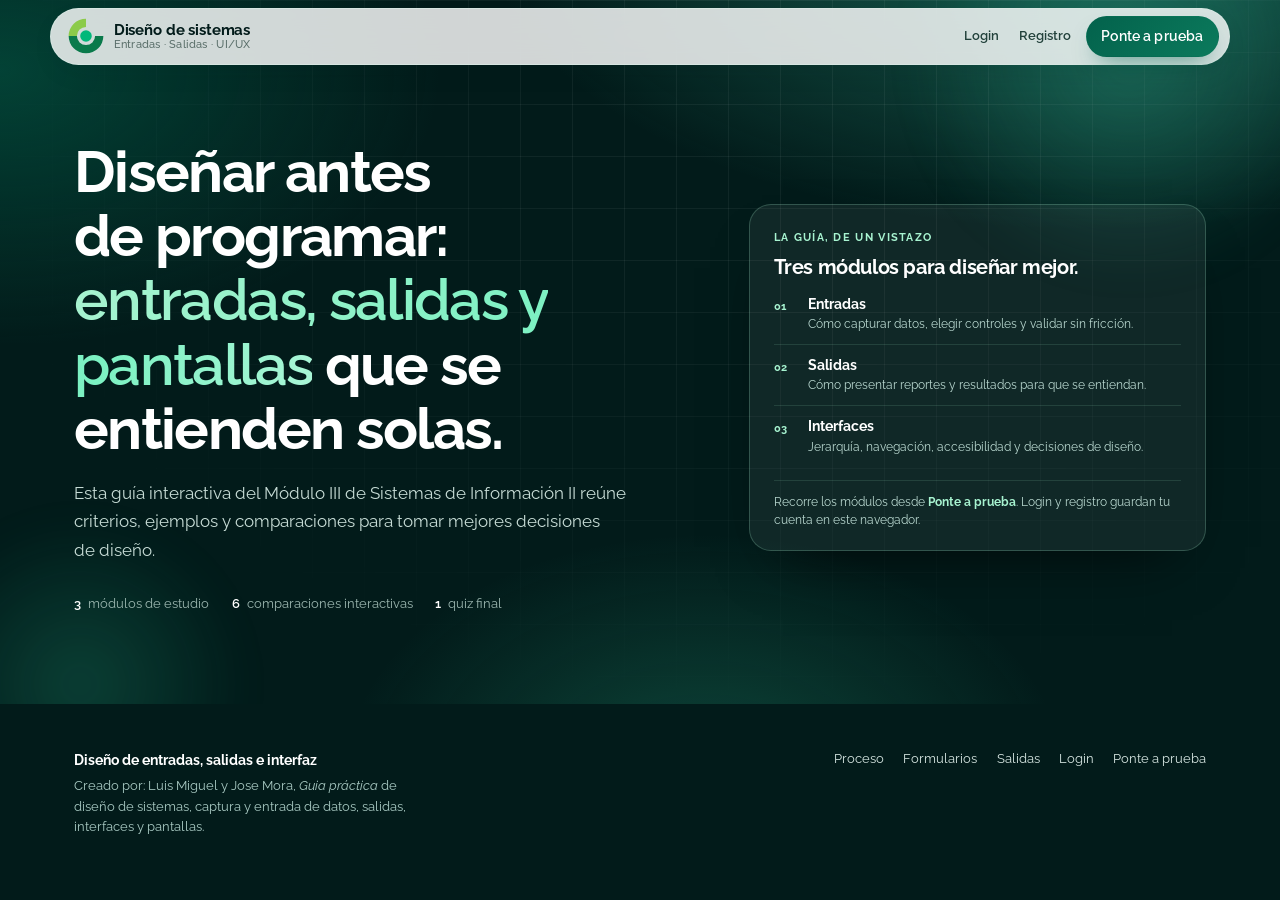
==== commit 7702d64b: "fix: adaptar el laboratorio de consultas a móvil Ajusta la tabla y las acciones en pantallas pequeña" ====
--- a/index.html
+++ b/index.html
@@ -681,6 +681,71 @@
 .method-result h4{font-size:.95rem;color:#063028;margin-bottom:.15rem}
 .method-result p{font-size:.83rem;color:#095544}
 
+/* Laboratorio de consultas */
+.query-lab{margin-top:22px;background:var(--surface);border:1px solid var(--line);border-radius:var(--r-lg);padding:22px}
+.query-head{display:flex;justify-content:space-between;align-items:flex-start;gap:1rem;flex-wrap:wrap}
+.query-head .kicker{display:block;margin-bottom:.35rem;color:var(--brand);font-size:.68rem;font-weight:800;letter-spacing:.08em;text-transform:uppercase}
+.query-head h3{font-size:1.15rem;margin-bottom:.25rem}
+.query-head p{font-size:.86rem;color:var(--muted);max-width:72ch}
+.query-source{font-size:.7rem;font-weight:750;color:var(--brand-dark);background:var(--brand-soft);border:1px solid #c9e9e1;border-radius:999px;padding:.3rem .65rem;white-space:nowrap}
+.query-tabs{display:flex;flex-wrap:wrap;gap:6px;margin:15px 0 12px}
+.query-tab{border:1px solid var(--line-strong);background:var(--surface-2);color:var(--ink-soft);border-radius:999px;padding:.45rem .75rem;font:inherit;font-size:.76rem;font-weight:700;transition:background .2s,border-color .2s,color .2s}
+.query-tab:hover{border-color:var(--brand);color:var(--brand)}
+.query-tab.is-active{background:var(--brand);border-color:var(--brand);color:#fff}
+.query-tab:focus-visible{outline:2px solid var(--brand);outline-offset:2px}
+.query-body{display:grid;grid-template-columns:minmax(0,.9fr) minmax(0,1.1fr);gap:14px;align-items:stretch}
+.query-sql{background:#021b1a;border-radius:14px;overflow:hidden;color:#d7f5ec;display:flex;flex-direction:column;min-width:0}
+.query-sql-head{display:flex;justify-content:space-between;padding:10px 14px;border-bottom:1px solid rgba(167,243,208,.16);color:#a7f3d0;font-size:.64rem;font-weight:800;letter-spacing:.1em;text-transform:uppercase}
+.query-sql pre{margin:0;padding:14px;overflow:auto;white-space:pre-wrap;word-break:break-word;font-family:ui-monospace,SFMono-Regular,Consolas,monospace;font-size:.76rem;line-height:1.6}
+.query-result{background:var(--surface-2);border:1px solid var(--line);border-radius:14px;padding:14px;min-width:0}
+.query-result-head{display:flex;justify-content:space-between;align-items:center;gap:.75rem;flex-wrap:wrap}
+.query-result-head h4{font-size:.92rem}
+.query-result-head span{font-size:.7rem;color:var(--muted);font-weight:700}
+.query-note{font-size:.76rem;color:var(--muted);margin:.25rem 0 .7rem}
+.query-table-wrap{overflow-x:auto;border:1px solid var(--line);border-radius:9px;background:#fff}
+.query-table{width:100%;border-collapse:collapse;font-size:.77rem;min-width:360px}
+.query-table th{padding:.5rem .6rem;text-align:left;background:var(--brand-soft);color:var(--brand-dark);font-size:.64rem;letter-spacing:.06em;text-transform:uppercase;white-space:nowrap}
+.query-table td{padding:.5rem .6rem;border-top:1px solid var(--line);color:var(--ink-soft);white-space:nowrap}
+.query-table tbody tr:nth-child(even){background:#f7fcfa}
+.query-table td:last-child,.query-table th:last-child{text-align:right}
+.query-json{margin:0;padding:12px;border:1px solid var(--line);border-radius:9px;background:#021b1a;color:#d7f5ec;overflow:auto;max-height:250px;font-family:ui-monospace,SFMono-Regular,Consolas,monospace;font-size:.72rem;line-height:1.55}
+.query-actions{display:flex;flex-wrap:wrap;gap:6px;margin-top:12px;padding-top:12px;border-top:1px solid var(--line)}
+.query-other{margin-top:12px;font-size:.78rem;color:var(--muted)}
+.query-other b{color:var(--ink-soft)}
+
+@media (max-width:860px){
+  .query-head{gap:.6rem}
+  .query-source{white-space:normal}
+  .query-body{grid-template-columns:1fr}
+  .query-sql pre{font-size:.72rem}
+}
+
+@media (max-width:640px){
+  .query-lab{padding:18px}
+  .query-result{padding:12px}
+  .query-table{min-width:0;font-size:.72rem}
+  .query-table th,.query-table td{padding:.45rem .35rem;white-space:normal}
+  .query-table th{font-size:.58rem;letter-spacing:.03em}
+  .query-table td:last-child,.query-table th:last-child{white-space:nowrap}
+  .query-actions{display:grid;grid-template-columns:1fr 1fr;gap:8px}
+  .query-actions .btn{padding:.55rem .55rem;font-size:.8rem;justify-content:center;text-align:center}
+  .query-actions .btn:last-child{grid-column:1/-1}
+}
+
+@media (max-width:380px){
+  .query-tab{width:100%;text-align:center}
+  .query-table-wrap{border:0;background:transparent;overflow:visible}
+  .query-table{display:block}
+  .query-table thead{display:none}
+  .query-table tbody,.query-table tr,.query-table td{display:block;width:100%}
+  .query-table tr{border:1px solid var(--line);border-radius:9px;background:#fff;padding:.35rem .55rem;margin-bottom:6px}
+  .query-table td{display:flex;justify-content:space-between;gap:.75rem;border:0;padding:.28rem 0;text-align:right;white-space:normal}
+  .query-table td::before{content:attr(data-label);font-size:.6rem;font-weight:800;letter-spacing:.04em;text-transform:uppercase;color:var(--muted);text-align:left}
+  .query-table tbody tr:nth-child(even){background:#fff}
+  .query-actions{grid-template-columns:1fr}
+  .query-actions .btn:last-child{grid-column:auto}
+}
+
 /* ============================================================
    9. UI vs UX
    ============================================================ */
@@ -1492,7 +1557,6 @@
   <div class="wrap">
     <div class="hero-grid">
       <div>
-        <div class="hero-badge"><span class="dot"></span> Sistemas de Información II · Módulo III</div>
         <h1>Diseñar antes de programar:<br><em>entradas, salidas y pantallas</em> que se entienden solas.</h1>
         <p class="lead">Esta guía interactiva del Módulo III de Sistemas de Información II reúne criterios, ejemplos y comparaciones para tomar mejores decisiones de diseño.</p>
         <div class="hero-meta">
@@ -1522,11 +1586,11 @@
 <section class="section" id="ruta" data-module-section="entradas">
   <div class="wrap">
     <div class="section-head">
-      <span class="eyebrow">01 · Antes de tocar código</span>
+      <span class="eyebrow">01 · Diseño de entradas</span>
       <h2>¿Qué es una entrada?</h2>
       <p>Una <strong>entrada</strong> es todo dato que el sistema recibe para trabajar. Puede escribirse, elegirse, capturarse con un dispositivo o llegar automáticamente desde otra fuente. Reconocer el tipo ayuda a elegir el control adecuado y a no pedir datos que ya existen.</p>
     </div>
-
+    <span class="eyebrow"> · Tipos de entradas</span>
     <div class="input-map">
       <section class="input-family" aria-labelledby="softwareInputs">
         <div class="input-family-head">
@@ -1584,7 +1648,7 @@
 <section class="section section-alt" id="entradas" data-module-section="entradas">
   <div class="wrap">
     <div class="section-head">
-      <span class="eyebrow">02 · Diseño de entradas</span>
+      <span class="eyebrow">02 · ¿Como se captura?</span>
       <h2>Capturar no es lo mismo que ingresar.</h2>
       <p><strong>Captura</strong> es tomar el dato donde ocurre; <strong>ingreso</strong> es traducirlo para la computadora. Una pantalla clara pide la <strong>llave</strong> y los datos que <strong>cambian</strong>; lo demás lo <strong>recupera</strong> el sistema. Regla de oro: <span class="hl">captura lo que cambia o identifica; lo demás se recupera</span>.</p>
     </div>
@@ -1890,7 +1954,7 @@
       <details class="lab-fold">
   <summary>
     <span class="fold-ico" aria-hidden="true">📊</span>
-    <span class="fold-txt"><b>Laboratorio de reportes</b><small>Mismos datos, dos versiones y el recomendador de salida.</small></span>
+    <span class="fold-txt"><b>Laboratorio de reportes y consultas</b><small>Mismos datos, dos versiones y consultas sobre la base.</small></span>
     <span class="fold-cta"><span class="when-closed">Abrir</span><span class="when-open">Cerrar</span><span class="chev" aria-hidden="true">▾</span></span>
   </summary>
   <div class="fold-body">
@@ -1923,40 +1987,50 @@
       </div>
     </div>
 
-    <div class="method">
-      <h3>¿Impreso, en pantalla o documento web?</h3>
-      <p>Tres factores bastan para decidir.</p>
-      <div class="method-grid">
-        <div class="method-field">
-          <label for="mWho">¿Quién la usa?</label>
-          <select id="mWho">
-            <option value="externo">Cliente o proveedor externo</option>
-            <option value="interno">Equipo interno</option>
-            <option value="jefe">Una sola persona que decide</option>
-          </select>
-        </div>
-        <div class="method-field">
-          <label for="mNeed">¿Debe conservarse o firmarse?</label>
-          <select id="mNeed">
-            <option value="no">No, es consulta</option>
-            <option value="archivo">Sí, para archivo o auditoría</option>
-            <option value="legal">Sí, lo exige una norma</option>
-          </select>
-        </div>
-        <div class="method-field">
-          <label for="mFreq">¿Con qué frecuencia?</label>
-          <select id="mFreq">
-            <option value="diaria">Diaria o en tiempo real</option>
-            <option value="semanal">Semanal o mensual</option>
-            <option value="ocasional">Ocasional</option>
-          </select>
-        </div>
-        <button type="button" class="btn btn-primary sim-submit" id="mCalc">Recomendar</button>
+    <div class="query-lab" aria-labelledby="queryTitle">
+      <div class="query-head">
+        <div>
+          <span class="kicker">Base de datos · consulta SQL</span>
+          <h3 id="queryTitle">De la tabla a una salida útil</h3>
+          <p>Elige una consulta, revisa el SQL y observa el resultado. La misma lógica sirve en una base de datos real.</p>
+        </div>
+        <span class="query-source">BD Ventas · datos de muestra</span>
       </div>
-      <div class="method-result" id="methodResult" role="status">
-        <span class="mr-ic" aria-hidden="true">💡</span>
-        <div><h4>Elige las tres respuestas</h4><p>Y te diré qué método conviene, con el criterio de la guía.</p></div>
+
+      <div class="query-tabs" role="tablist" aria-label="Consultas de ejemplo">
+        <button type="button" class="query-tab is-active" role="tab" aria-selected="true" data-query="vendedores">Ventas por vendedor</button>
+        <button type="button" class="query-tab" role="tab" aria-selected="false" tabindex="-1" data-query="stock">Stock bajo</button>
+        <button type="button" class="query-tab" role="tab" aria-selected="false" tabindex="-1" data-query="ultimos">Últimos movimientos</button>
       </div>
+
+      <div class="query-body">
+        <div class="query-sql">
+          <div class="query-sql-head"><span>SQL</span><span>consulta</span></div>
+          <pre><code id="queryCode"></code></pre>
+        </div>
+
+        <div class="query-result" role="tabpanel" aria-live="polite">
+          <div class="query-result-head">
+            <h4 id="queryResultTitle">Ventas por vendedor</h4>
+            <span id="queryResultCount"></span>
+          </div>
+          <p class="query-note" id="queryNote"></p>
+          <div class="query-table-wrap" id="queryTableWrap">
+            <table class="query-table">
+              <thead id="queryHead"></thead>
+              <tbody id="queryRows"></tbody>
+            </table>
+          </div>
+          <pre class="query-json" id="queryJson" hidden></pre>
+          <div class="query-actions">
+            <button type="button" class="btn btn-primary btn-sm" data-output="table" aria-pressed="true">Pantalla</button>
+            <button type="button" class="btn btn-ghost btn-sm" data-output="csv">Descargar CSV</button>
+            <button type="button" class="btn btn-ghost btn-sm" data-output="json" aria-pressed="false">Ver JSON</button>
+          </div>
+        </div>
+      </div>
+
+      <p class="query-other"><b>Otras salidas:</b> PDF o impresión, panel en vivo, API externa o correo. Cambia el formato, no el dato.</p>
     </div>
   </div>
 </details>
@@ -2299,7 +2373,7 @@
   <div class="wrap">
     <div>
       <b>Diseño de entradas, salidas e interfaz</b>
-      <div class="f-note">Material didáctico interactivo basado en la Guía del Módulo III, <em>Sistemas de Información II</em> (diseño de sistemas, captura y entrada de datos, salidas, interfaces y pantallas).</div>
+      <div class="f-note">Creado por: Luis Miguel y Jose Mora, <em>Guia práctica</em> de diseño de sistemas, captura y entrada de datos, salidas, interfaces y pantallas.</div>
     </div>
     <div class="f-links">
       <a href="?view=modulos#ruta">Proceso</a>
@@ -2771,43 +2845,165 @@
   });
   buildBadReport();
 
-  /* ---- Selector de método de salida ---- */
-  var mWho = document.getElementById('mWho');
-  var mNeed = document.getElementById('mNeed');
-  var mFreq = document.getElementById('mFreq');
-  var methodResult = document.getElementById('methodResult');
-
-  function updateMethod(){
-    var who = mWho.value, need = mNeed.value, freq = mFreq.value;
-    var title = '', text = '', icon = '💡';
-
-    if (need === 'legal'){
-      icon = '🖨️';
-      title = 'Documento impreso controlado (o PDF firmado equivalente)';
-      text = 'Una norma exige el formato y su conservación. La guía recuerda que la ley puede dictar la tecnología de salida: no la sustituyas por una pantalla. Diseña el formulario pensando en que debe imprimirse y archivarse correctamente.';
-    } else if (who === 'externo'){
-      icon = '🌐';
-      title = 'Documento web o PDF descargable';
-      text = 'Va hacia clientes o proveedores, probablemente muchos y en distintos lugares. Un documento web con el logotipo y los colores de la empresa llega a todos y cada quien decide si lo imprime. Para un comprobante puntual, la factura impresa sigue siendo válida.';
-    } else if (freq === 'diaria'){
-      icon = '🖥️';
-      title = 'Salida en pantalla (panel en línea)';
-      text = 'Se consulta con urgencia y muchas veces al día. La pantalla en línea permite ver el dato actualizado, filtrar y actuar. Complementa con exportación a PDF solo cuando alguien necesite archivar.';
-    } else if (freq === 'ocasional'){
-      icon = '📄';
-      title = 'Reporte bajo demanda (pantalla o PDF)';
-      text = 'Pocos usuarios y baja frecuencia. No hace falta imprimir por defecto ni mantener un panel permanente: genera el reporte cuando se pida, con filtros claros y fecha de corte. Revisa si conviene conservarlo por normativa.';
-    } else {
-      icon = '📊';
-      title = 'Reporte periódico en pantalla, con opción de imprimir';
-      text = 'Uso interno y frecuencia semanal o mensual. Preséntalo en pantalla con resumen primero y detalle después; ofrece impresión o PDF para juntas. La guía insiste en no producir más papel del necesario.';
+  /* ============================================================
+     G. SALIDAS: CONSULTAS SOBRE UNA BASE DE DATOS
+     ============================================================ */
+  var querySales = [
+    { fecha: '2026-11-10', cliente: 'Ana Ruiz', vendedor: 'Luis', total: 64.00 },
+    { fecha: '2026-11-10', cliente: 'Marta Sosa', vendedor: 'Ana', total: 149.50 },
+    { fecha: '2026-11-09', cliente: 'Carlos Pérez', vendedor: 'Luis', total: 32.00 },
+    { fecha: '2026-11-09', cliente: 'Elena Gil', vendedor: 'Ana', total: 298.00 },
+    { fecha: '2026-11-08', cliente: 'José Díaz', vendedor: 'Luis', total: 18.50 },
+    { fecha: '2026-11-08', cliente: 'Lucía Mora', vendedor: 'María', total: 96.00 },
+    { fecha: '2026-11-07', cliente: 'Pedro Rivas', vendedor: 'Ana', total: 32.00 },
+    { fecha: '2026-11-07', cliente: 'Sofía León', vendedor: 'María', total: 75.00 }
+  ];
+
+  var queryInventory = [
+    { producto: 'Mouse inalámbrico', stock: 7, minimo: 10 },
+    { producto: 'Teclado USB', stock: 12, minimo: 10 },
+    { producto: 'Monitor 24"', stock: 3, minimo: 5 },
+    { producto: 'Base para laptop', stock: 18, minimo: 10 },
+    { producto: 'Cable HDMI', stock: 9, minimo: 10 },
+    { producto: 'Webcam HD', stock: 4, minimo: 6 }
+  ];
+
+  function formatQueryMoney(value){
+    return '$' + value.toFixed(2).replace('.', ',');
+  }
+
+  var queryCatalog = {
+    vendedores: {
+      title: 'Ventas por vendedor',
+      columns: ['Vendedor', 'Operaciones', 'Total'],
+      sql: 'SELECT vendedor,\n       COUNT(*) AS operaciones,\n       SUM(total) AS total\nFROM ventas\nGROUP BY vendedor\nORDER BY total DESC;',
+      note: 'Agrupa las ventas por vendedor y suma el total. Es una salida resumida para decidir, no una lista de todas las facturas.',
+      rows: function(){
+        var groups = {};
+        querySales.forEach(function(sale){
+          if (!groups[sale.vendedor]) groups[sale.vendedor] = { vendedor: sale.vendedor, operaciones: 0, total: 0 };
+          groups[sale.vendedor].operaciones += 1;
+          groups[sale.vendedor].total += sale.total;
+        });
+        return Object.keys(groups).map(function(key){ return groups[key]; })
+          .sort(function(a, b){ return b.total - a.total; })
+          .map(function(group){ return [group.vendedor, group.operaciones, formatQueryMoney(group.total)]; });
+      }
+    },
+    stock: {
+      title: 'Productos con stock bajo',
+      columns: ['Producto', 'Stock', 'Mínimo', 'Reponer'],
+      sql: 'SELECT producto, stock, stock_minimo,\n       stock_minimo - stock AS reponer\nFROM inventario\nWHERE stock < stock_minimo\nORDER BY stock ASC;',
+      note: 'Filtra solo los productos que necesitan reposición. La condición deja fuera el resto de la tabla y evita una salida llena de datos que nadie va a usar.',
+      rows: function(){
+        return queryInventory.filter(function(item){ return item.stock < item.minimo; })
+          .sort(function(a, b){ return a.stock - b.stock; })
+          .map(function(item){ return [item.producto, item.stock, item.minimo, item.minimo - item.stock]; });
+      }
+    },
+    ultimos: {
+      title: 'Últimos movimientos',
+      columns: ['Fecha', 'Cliente', 'Vendedor', 'Total'],
+      sql: 'SELECT fecha, cliente, vendedor, total\nFROM ventas\nORDER BY fecha DESC\nLIMIT 5;',
+      note: 'Ordena de lo más reciente a lo más antiguo y corta en cinco filas. Así se consulta el pulso del día sin revisar todo el histórico.',
+      rows: function(){
+        return querySales.slice()
+          .sort(function(a, b){ return b.fecha.localeCompare(a.fecha); })
+          .slice(0, 5)
+          .map(function(sale){ return [sale.fecha, sale.cliente, sale.vendedor, formatQueryMoney(sale.total)]; });
+      }
     }
-
-    methodResult.innerHTML = '<span class="mr-ic" aria-hidden="true">' + icon + '</span><div><h4>' + title + '</h4><p>' + text + '</p></div>';
-  }
-  [mWho, mNeed, mFreq].forEach(function(sel){ sel.addEventListener('change', updateMethod); });
-  document.getElementById('mCalc').addEventListener('click', updateMethod);
-  updateMethod();
+  };
+
+  var activeQuery = 'vendedores';
+  var queryTabs = Array.prototype.slice.call(document.querySelectorAll('.query-tab'));
+  var queryOutputButtons = Array.prototype.slice.call(document.querySelectorAll('[data-output]'));
+  var queryHead = document.getElementById('queryHead');
+  var queryRows = document.getElementById('queryRows');
+  var queryCode = document.getElementById('queryCode');
+  var queryNote = document.getElementById('queryNote');
+  var queryResultTitle = document.getElementById('queryResultTitle');
+  var queryResultCount = document.getElementById('queryResultCount');
+  var queryTableWrap = document.getElementById('queryTableWrap');
+  var queryJson = document.getElementById('queryJson');
+
+  function renderQuery(key){
+    var query = queryCatalog[key];
+    if (!query) return;
+    activeQuery = key;
+    var rows = query.rows();
+
+    queryTabs.forEach(function(tab){
+      var active = tab.getAttribute('data-query') === key;
+      tab.classList.toggle('is-active', active);
+      tab.setAttribute('aria-selected', String(active));
+      tab.setAttribute('tabindex', active ? '0' : '-1');
+    });
+
+    queryResultTitle.textContent = query.title;
+    queryResultCount.textContent = rows.length + (rows.length === 1 ? ' fila' : ' filas');
+    queryCode.textContent = query.sql;
+    queryNote.textContent = query.note;
+    queryHead.innerHTML = '<tr>' + query.columns.map(function(column){ return '<th scope="col">' + column + '</th>'; }).join('') + '</tr>';
+    queryRows.innerHTML = rows.map(function(row){
+      return '<tr>' + row.map(function(cell, index){ return '<td data-label="' + query.columns[index] + '">' + cell + '</td>'; }).join('') + '</tr>';
+    }).join('');
+    setQueryOutput('table');
+  }
+
+  function setQueryOutput(mode){
+    var showingJson = mode === 'json';
+    queryTableWrap.hidden = showingJson;
+    queryJson.hidden = !showingJson;
+    if (showingJson){
+      var query = queryCatalog[activeQuery];
+      var rows = query.rows();
+      var objects = rows.map(function(row){
+        var item = {};
+        query.columns.forEach(function(column, index){ item[column] = row[index]; });
+        return item;
+      });
+      queryJson.textContent = JSON.stringify({ consulta: activeQuery, sql: query.sql, filas: objects }, null, 2);
+    }
+    queryOutputButtons.forEach(function(button){
+      if (button.getAttribute('data-output') === 'csv') return;
+      var active = button.getAttribute('data-output') === mode;
+      button.setAttribute('aria-pressed', String(active));
+      button.classList.toggle('btn-primary', active);
+      button.classList.toggle('btn-ghost', !active);
+    });
+  }
+
+  function downloadQueryCsv(){
+    var query = queryCatalog[activeQuery];
+    var rows = query.rows();
+    var csv = [query.columns].concat(rows).map(function(row){
+      return row.map(function(cell){ return '"' + String(cell).replace(/"/g, '""') + '"'; }).join(',');
+    }).join('\r\n');
+    var blob = new Blob(['\uFEFF' + csv], { type: 'text/csv;charset=utf-8;' });
+    var url = URL.createObjectURL(blob);
+    var link = document.createElement('a');
+    link.href = url;
+    link.download = 'consulta-' + activeQuery + '.csv';
+    document.body.appendChild(link);
+    link.click();
+    link.remove();
+    setTimeout(function(){ URL.revokeObjectURL(url); }, 1000);
+  }
+
+  queryTabs.forEach(function(tab){
+    tab.addEventListener('click', function(){ renderQuery(tab.getAttribute('data-query')); });
+  });
+
+  queryOutputButtons.forEach(function(button){
+    button.addEventListener('click', function(){
+      var output = button.getAttribute('data-output');
+      if (output === 'csv'){ downloadQueryCsv(); return; }
+      setQueryOutput(output);
+    });
+  });
+
+  renderQuery(activeQuery);
 
   /* ============================================================
      H. UI / UX: QUITAR LA CAPA VISUAL
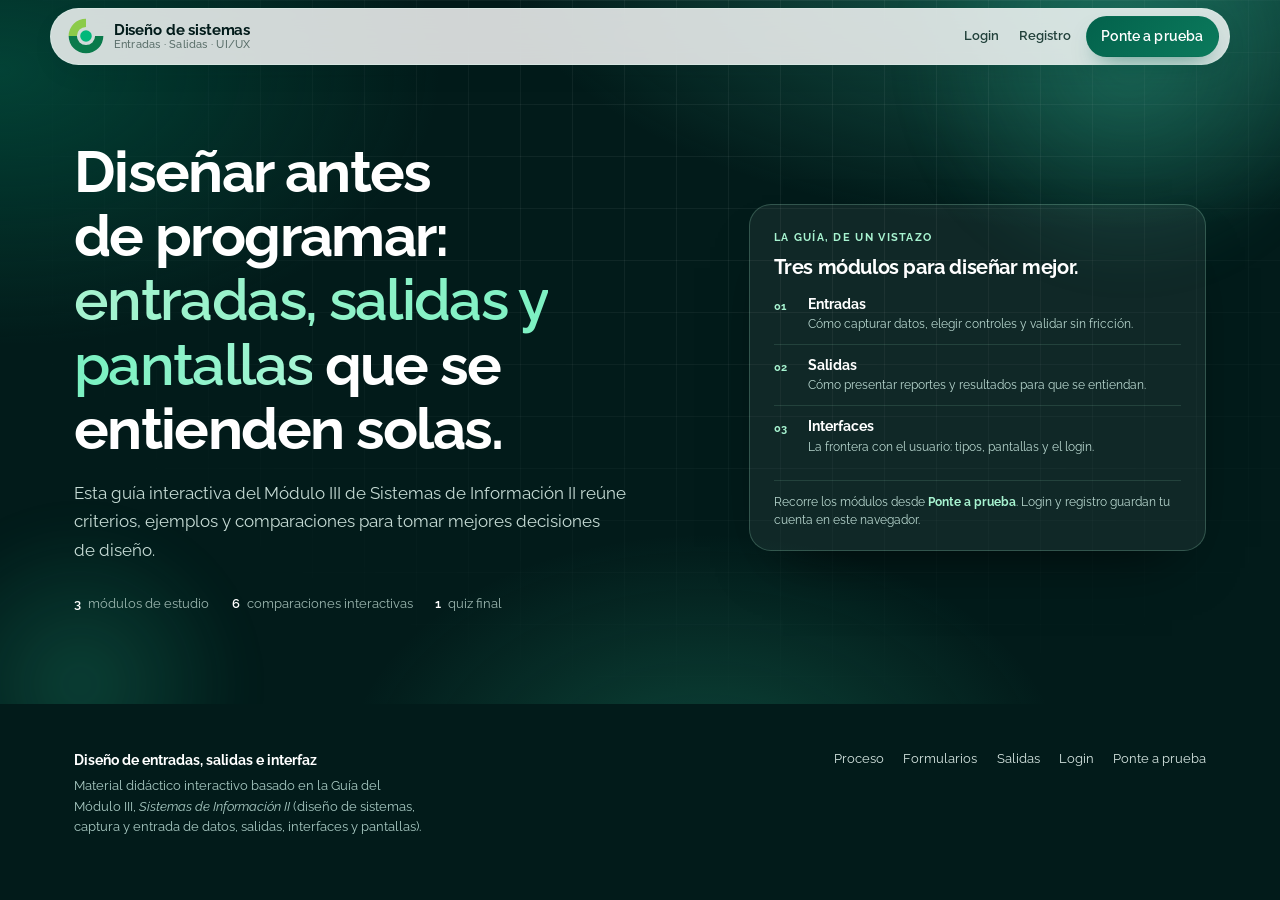
==== commit 5dd4f228: "fix(interfaz): quitar las pildoras con punto y centrar el contenido en movil Elimina las dos pildora" ====
--- a/index.html
+++ b/index.html
@@ -163,15 +163,7 @@
   -webkit-mask-image:radial-gradient(ellipse at 60% 20%,#000 20%,transparent 75%);
 }
 .hero .wrap{position:relative;z-index:2}
-.hero-grid{display:grid;grid-template-columns:1.15fr .85fr;gap:56px;align-items:center}
-.hero-badge{
-  display:inline-flex;align-items:center;gap:.5rem;
-  background:rgba(255,255,255,.09);border:1px solid rgba(255,255,255,.18);
-  border-radius:999px;padding:.38rem .85rem;font-size:.76rem;font-weight:650;
-  letter-spacing:.04em;color:#d1fae8;margin-bottom:1.2rem;
-}
-.hero-badge .dot{width:7px;height:7px;border-radius:50%;background:#7bf1c2;box-shadow:0 0 0 4px rgba(123,241,194,.18)}
-.hero h1{font-size:clamp(2.15rem,5vw,3.65rem);letter-spacing:-.035em;margin-bottom:1.1rem}
+.hero-grid{display:grid;grid-template-columns:1.15fr .85fr;gap:56px;align-items:center}.hero h1{font-size:clamp(2.15rem,5vw,3.65rem);letter-spacing:-.035em;margin-bottom:1.1rem}
 .hero h1 em{font-style:normal;color:#a7f3d0}
 .hero p.lead{font-size:1.08rem;color:#c7dcd6;max-width:58ch;margin-bottom:1.8rem}
 .hero-actions{display:flex;flex-wrap:wrap;gap:.8rem;margin-bottom:2rem}
@@ -681,71 +673,6 @@
 .method-result h4{font-size:.95rem;color:#063028;margin-bottom:.15rem}
 .method-result p{font-size:.83rem;color:#095544}
 
-/* Laboratorio de consultas */
-.query-lab{margin-top:22px;background:var(--surface);border:1px solid var(--line);border-radius:var(--r-lg);padding:22px}
-.query-head{display:flex;justify-content:space-between;align-items:flex-start;gap:1rem;flex-wrap:wrap}
-.query-head .kicker{display:block;margin-bottom:.35rem;color:var(--brand);font-size:.68rem;font-weight:800;letter-spacing:.08em;text-transform:uppercase}
-.query-head h3{font-size:1.15rem;margin-bottom:.25rem}
-.query-head p{font-size:.86rem;color:var(--muted);max-width:72ch}
-.query-source{font-size:.7rem;font-weight:750;color:var(--brand-dark);background:var(--brand-soft);border:1px solid #c9e9e1;border-radius:999px;padding:.3rem .65rem;white-space:nowrap}
-.query-tabs{display:flex;flex-wrap:wrap;gap:6px;margin:15px 0 12px}
-.query-tab{border:1px solid var(--line-strong);background:var(--surface-2);color:var(--ink-soft);border-radius:999px;padding:.45rem .75rem;font:inherit;font-size:.76rem;font-weight:700;transition:background .2s,border-color .2s,color .2s}
-.query-tab:hover{border-color:var(--brand);color:var(--brand)}
-.query-tab.is-active{background:var(--brand);border-color:var(--brand);color:#fff}
-.query-tab:focus-visible{outline:2px solid var(--brand);outline-offset:2px}
-.query-body{display:grid;grid-template-columns:minmax(0,.9fr) minmax(0,1.1fr);gap:14px;align-items:stretch}
-.query-sql{background:#021b1a;border-radius:14px;overflow:hidden;color:#d7f5ec;display:flex;flex-direction:column;min-width:0}
-.query-sql-head{display:flex;justify-content:space-between;padding:10px 14px;border-bottom:1px solid rgba(167,243,208,.16);color:#a7f3d0;font-size:.64rem;font-weight:800;letter-spacing:.1em;text-transform:uppercase}
-.query-sql pre{margin:0;padding:14px;overflow:auto;white-space:pre-wrap;word-break:break-word;font-family:ui-monospace,SFMono-Regular,Consolas,monospace;font-size:.76rem;line-height:1.6}
-.query-result{background:var(--surface-2);border:1px solid var(--line);border-radius:14px;padding:14px;min-width:0}
-.query-result-head{display:flex;justify-content:space-between;align-items:center;gap:.75rem;flex-wrap:wrap}
-.query-result-head h4{font-size:.92rem}
-.query-result-head span{font-size:.7rem;color:var(--muted);font-weight:700}
-.query-note{font-size:.76rem;color:var(--muted);margin:.25rem 0 .7rem}
-.query-table-wrap{overflow-x:auto;border:1px solid var(--line);border-radius:9px;background:#fff}
-.query-table{width:100%;border-collapse:collapse;font-size:.77rem;min-width:360px}
-.query-table th{padding:.5rem .6rem;text-align:left;background:var(--brand-soft);color:var(--brand-dark);font-size:.64rem;letter-spacing:.06em;text-transform:uppercase;white-space:nowrap}
-.query-table td{padding:.5rem .6rem;border-top:1px solid var(--line);color:var(--ink-soft);white-space:nowrap}
-.query-table tbody tr:nth-child(even){background:#f7fcfa}
-.query-table td:last-child,.query-table th:last-child{text-align:right}
-.query-json{margin:0;padding:12px;border:1px solid var(--line);border-radius:9px;background:#021b1a;color:#d7f5ec;overflow:auto;max-height:250px;font-family:ui-monospace,SFMono-Regular,Consolas,monospace;font-size:.72rem;line-height:1.55}
-.query-actions{display:flex;flex-wrap:wrap;gap:6px;margin-top:12px;padding-top:12px;border-top:1px solid var(--line)}
-.query-other{margin-top:12px;font-size:.78rem;color:var(--muted)}
-.query-other b{color:var(--ink-soft)}
-
-@media (max-width:860px){
-  .query-head{gap:.6rem}
-  .query-source{white-space:normal}
-  .query-body{grid-template-columns:1fr}
-  .query-sql pre{font-size:.72rem}
-}
-
-@media (max-width:640px){
-  .query-lab{padding:18px}
-  .query-result{padding:12px}
-  .query-table{min-width:0;font-size:.72rem}
-  .query-table th,.query-table td{padding:.45rem .35rem;white-space:normal}
-  .query-table th{font-size:.58rem;letter-spacing:.03em}
-  .query-table td:last-child,.query-table th:last-child{white-space:nowrap}
-  .query-actions{display:grid;grid-template-columns:1fr 1fr;gap:8px}
-  .query-actions .btn{padding:.55rem .55rem;font-size:.8rem;justify-content:center;text-align:center}
-  .query-actions .btn:last-child{grid-column:1/-1}
-}
-
-@media (max-width:380px){
-  .query-tab{width:100%;text-align:center}
-  .query-table-wrap{border:0;background:transparent;overflow:visible}
-  .query-table{display:block}
-  .query-table thead{display:none}
-  .query-table tbody,.query-table tr,.query-table td{display:block;width:100%}
-  .query-table tr{border:1px solid var(--line);border-radius:9px;background:#fff;padding:.35rem .55rem;margin-bottom:6px}
-  .query-table td{display:flex;justify-content:space-between;gap:.75rem;border:0;padding:.28rem 0;text-align:right;white-space:normal}
-  .query-table td::before{content:attr(data-label);font-size:.6rem;font-weight:800;letter-spacing:.04em;text-transform:uppercase;color:var(--muted);text-align:left}
-  .query-table tbody tr:nth-child(even){background:#fff}
-  .query-actions{grid-template-columns:1fr}
-  .query-actions .btn:last-child{grid-column:auto}
-}
-
 /* ============================================================
    9. UI vs UX
    ============================================================ */
@@ -998,7 +925,7 @@
   .nav{justify-content:space-between}
   .nav-cta{display:inline-flex}
   .lab,.login-wrap,.uxui,.grid-2,.grid-3{grid-template-columns:1fr}
-  .section{padding:56px 0}
+  .section{padding:78px 0}
   .kpis{grid-template-columns:1fr 1fr}
   .report-stage.good .r-table-good{font-size:.78rem}
   .hero{padding:120px 0 70px}
@@ -1052,7 +979,6 @@
 .brand small{font-weight:500;letter-spacing:.02em}
 .brand-mark,.login-good .lg-mark{font-weight:700}
 .nav-links a{font-weight:600;letter-spacing:.005em}
-.hero-badge{font-weight:600;letter-spacing:.05em}
 .hero-meta b{font-weight:600}
 .hero-pill{font-weight:650}
 .hero-btn{font-weight:600;letter-spacing:.01em}
@@ -1157,13 +1083,6 @@
 .module-hub-head{max-width:820px;margin-bottom:32px}
 .module-hub-head p{color:#b9d8d0;font-size:1.02rem;max-width:64ch;margin-top:.65rem}
 .module-hub h2{color:#fff;font-size:clamp(2rem,4.4vw,3.25rem);line-height:1.08;letter-spacing:-.03em;margin:.8rem 0 0;text-wrap:balance}
-.module-kicker{
-  display:inline-flex;align-items:center;gap:.5rem;
-  padding:.32rem .78rem;border-radius:999px;
-  background:rgba(167,243,208,.1);border:1px solid rgba(167,243,208,.26);
-  color:#d9f3ea;font-size:.72rem;font-weight:700;letter-spacing:.08em;text-transform:uppercase;
-}
-.module-kicker .dot{width:7px;height:7px;border-radius:50%;background:#a7f3d0;box-shadow:0 0 0 4px rgba(167,243,208,.12);flex-shrink:0}
 .module-grid{display:grid;grid-template-columns:repeat(3,minmax(0,1fr));gap:14px}
 .module-card{
   position:relative;display:flex;flex-direction:column;align-items:flex-start;
@@ -1233,7 +1152,7 @@
   .module-detail-side{border-left:0;border-top:1px solid rgba(167,243,208,.16);padding-left:0;padding-top:18px}
 }
 @media (max-width:560px){
-  .module-hub{padding:58px 0 54px}
+  .module-hub{padding:84px 0 54px}
   .module-hub-head{margin-bottom:24px}
   .module-hub h2{font-size:2rem}
   .module-card{padding:16px}
@@ -1296,8 +1215,6 @@
 .hero::after{z-index:1;animation:heroGridDrift 34s linear infinite}
 .hero .wrap{z-index:2}
 
-.hero-badge{animation:heroRise .7s cubic-bezier(.2,.8,.2,1) .05s both}
-.hero-badge .dot{animation:heroPulse 2.8s ease-in-out infinite}
 .hero h1{animation:heroRise .85s cubic-bezier(.2,.8,.2,1) .12s both}
 .hero h1 em{
   background:linear-gradient(100deg,#a7f3d0 0%,#7bf1c2 32%,#d1fae8 58%,#a7f3d0 100%);
@@ -1356,7 +1273,7 @@
   .hero-glow-b{width:260px;height:260px;bottom:-130px;left:-120px}
 }
 @media (prefers-reduced-motion:reduce){
-  .hero-badge,.hero-badge .dot,.hero h1,.hero h1 em,.hero .lead,.hero-meta,.hero-about,.hero-about li,.hero-about-note,.hero-glow,.hero::after{animation:none !important}
+  .hero h1,.hero h1 em,.hero .lead,.hero-meta,.hero-about,.hero-about li,.hero-about-note,.hero-glow,.hero::after{animation:none !important}
 }
 
 @media (max-width:1040px){
@@ -1437,9 +1354,10 @@
 .auth-head{display:flex;align-items:center;gap:12px;padding-right:34px;margin-bottom:18px}
 .auth-mark{
   width:42px;height:42px;border-radius:13px;display:grid;place-items:center;flex-shrink:0;
-  background:linear-gradient(145deg,var(--brand),#0b7a5c);color:#fff;
-  font-size:1.2rem;font-weight:800;box-shadow:0 8px 18px -10px rgba(3,98,76,.8);
-}
+  background:#fff;color:var(--brand-dark);border:1px solid #d9e8e4;
+  box-shadow:0 8px 18px -12px rgba(3,98,76,.6);
+}
+.auth-mark svg{width:34px;height:34px;display:block}
 .auth-eyebrow{display:block;color:var(--brand);font-size:.66rem;font-weight:800;letter-spacing:.12em;text-transform:uppercase}
 .auth-head h2{font-size:1.4rem;line-height:1.15;margin-top:2px}
 .auth-session{
@@ -1506,6 +1424,72 @@
   html{scroll-behavior:auto}
   *,*::before,*::after{animation-duration:.001ms !important;animation-iteration-count:1 !important;transition-duration:.001ms !important}
 }
+
+/* ============================================================
+   CENTRADO EN PANTALLAS PEQUEÑAS
+   En movil el contenido se centra para que no quede pegado
+   a la izquierda: cabeceras, hero, modulos, acceso y cierre.
+   ============================================================ */
+@media (max-width:860px){
+  /* Cabeceras de seccion */
+  .section-head{text-align:center;margin-left:auto;margin-right:auto}
+  .section-head p{margin-left:auto;margin-right:auto}
+  .section-head .lede{margin-left:auto;margin-right:auto}
+
+  /* Hero */
+  .hero .wrap{text-align:center}
+  .hero-actions,.hero-meta{justify-content:center}
+  .hero p.lead{margin-left:auto;margin-right:auto}
+  .hero-about{text-align:center}
+  .hero-about h2{margin-left:auto;margin-right:auto}
+  .hero-about-note{margin-left:auto;margin-right:auto}
+  .hero-about li{justify-content:center;text-align:left}
+
+  /* Modulos */
+  .module-hub-head{text-align:center;margin-left:auto;margin-right:auto}
+  .module-hub-head p{margin-left:auto;margin-right:auto}
+  .module-card{align-items:center;text-align:center}
+  .module-card-top{justify-content:center}
+  .module-state{margin-left:0}
+  .module-tags{justify-content:center}
+  .module-desc{max-width:none}
+  .module-detail{text-align:center}
+  .module-detail .module-detail-head{justify-content:center}
+  .module-detail .module-tags{justify-content:center}
+
+  /* Acceso y registro */
+  .auth-panel{text-align:center}
+  .auth-panel .auth-form{text-align:left}
+  .auth-panel .auth-switch{justify-content:center}
+  .auth-panel .btn{justify-content:center}
+
+  /* Cierre, quiz y rubrica */
+  .quiz-top{justify-content:center;text-align:center}
+  .quiz-actions{justify-content:center;text-align:center}
+  .checklist h3,.checklist > p{text-align:center}
+  .check-progress{justify-content:center}
+  .game-hud{justify-content:center}
+  .game-side h3,.game-side > p{text-align:center}
+  .game-side .game-actions{justify-content:center}
+  .audit-cta{text-align:center}
+
+  /* Reto: maqueta en una columna */
+  .gm-body{grid-template-columns:1fr}
+  .gm-buttons{margin-top:8px}
+  .game-mock{padding:14px}
+
+  /* Avisos y pie */
+  .note{text-align:center}
+  .footer .wrap{text-align:center}
+  .footer .f-links{justify-content:center}
+  .f-note{margin-left:auto;margin-right:auto}
+
+  /* Botones y grupos de accion */
+  .fg-actions,.lg-actions,.sim-submit{justify-content:center}
+  .lab-head{justify-content:center;text-align:center}
+  .flow-top{justify-content:center;text-align:center}
+}
+
 </style>
 <script>
   document.documentElement.dataset.view = new URLSearchParams(window.location.search).get('view') === 'modulos' ? 'modules' : 'home';
@@ -1572,7 +1556,7 @@
         <ul>
           <li><span>01</span><div><strong>Entradas</strong><small>Cómo capturar datos, elegir controles y validar sin fricción.</small></div></li>
           <li><span>02</span><div><strong>Salidas</strong><small>Cómo presentar reportes y resultados para que se entiendan.</small></div></li>
-          <li><span>03</span><div><strong>Interfaces</strong><small>Jerarquía, navegación, accesibilidad y decisiones de diseño.</small></div></li>
+          <li><span>03</span><div><strong>Interfaces</strong><small>La frontera con el usuario: tipos, pantallas y el login.</small></div></li>
         </ul>
         <p class="hero-about-note">Recorre los módulos desde <strong>Ponte a prueba</strong>. Login y registro guardan tu cuenta en este navegador.</p>
       </aside>
@@ -1586,11 +1570,11 @@
 <section class="section" id="ruta" data-module-section="entradas">
   <div class="wrap">
     <div class="section-head">
-      <span class="eyebrow">01 · Diseño de entradas</span>
+      <span class="eyebrow">01 · Antes de tocar código</span>
       <h2>¿Qué es una entrada?</h2>
       <p>Una <strong>entrada</strong> es todo dato que el sistema recibe para trabajar. Puede escribirse, elegirse, capturarse con un dispositivo o llegar automáticamente desde otra fuente. Reconocer el tipo ayuda a elegir el control adecuado y a no pedir datos que ya existen.</p>
     </div>
-    <span class="eyebrow"> · Tipos de entradas</span>
+
     <div class="input-map">
       <section class="input-family" aria-labelledby="softwareInputs">
         <div class="input-family-head">
@@ -1648,7 +1632,7 @@
 <section class="section section-alt" id="entradas" data-module-section="entradas">
   <div class="wrap">
     <div class="section-head">
-      <span class="eyebrow">02 · ¿Como se captura?</span>
+      <span class="eyebrow">02 · Diseño de entradas</span>
       <h2>Capturar no es lo mismo que ingresar.</h2>
       <p><strong>Captura</strong> es tomar el dato donde ocurre; <strong>ingreso</strong> es traducirlo para la computadora. Una pantalla clara pide la <strong>llave</strong> y los datos que <strong>cambian</strong>; lo demás lo <strong>recupera</strong> el sistema. Regla de oro: <span class="hl">captura lo que cambia o identifica; lo demás se recupera</span>.</p>
     </div>
@@ -1734,13 +1718,130 @@
   </div>
 </section>
 
+<!-- ================= QUÉ ES LA INTERFAZ ================= -->
+<section class="section" id="uxui" data-module-section="interfaces">
+  <div class="wrap">
+    <div class="section-head">
+      <span class="eyebrow">03 · ¿Qué es la interfaz?</span>
+      <h2>La frontera donde el sistema se vuelve real.</h2>
+      <p>La interfaz es <strong>la frontera entre el usuario y la aplicación</strong>: el punto donde la persona y la computadora se encuentran. No es decoración: decide la <strong>eficiencia</strong> y la <strong>frecuencia de errores</strong> de quien la usa.</p>
+    </div>
+
+    <div class="uxui" style="margin-top:6px">
+      <div class="uxui-card ux">
+        <span class="uic-tag">Objetivo 1 · Ordenar</span>
+        <h3>Decirle al sistema qué hacer</h3>
+        <p>Seleccionar acciones de procesamiento, introducir, cambiar o recuperar datos y moverse entre las funciones del sistema.</p>
+      </div>
+      <div class="uxui-card ui">
+        <span class="uic-tag">Objetivo 2 · Facilitar</span>
+        <h3>Que la persona lo logre sin fricción</h3>
+        <p>Permitir las acciones de manera eficiente. Si la pantalla cuesta, el usuario se equivoca, pierde tiempo y abandona.</p>
+      </div>
+    </div>
+
+    <div class="uxui" style="margin-top:22px">
+      <div class="uxui-card ux">
+        <span class="uic-tag">UX · Experiencia</span>
+        <h3>El plano del recorrido</h3>
+        <p>La UX es lo que se vive: se diseña antes de la pantalla, desde la tarea real.</p>
+        <div class="uic-list">
+          <span>Qué datos necesita y en qué orden</span>
+          <span>Qué pasa cuando algo falla</span>
+          <span>Cuántos pasos y clics cuesta terminar</span>
+          <span>Qué ve un principiante y qué un experto</span>
+          <span>Qué permisos tiene cada rol</span>
+        </div>
+      </div>
+      <div class="uxui-card ui">
+        <span class="uic-tag">UI · Interfaz</span>
+        <h3>La superficie que se toca</h3>
+        <p>La UI es lo que se ve: la capa que traduce el recorrido en jerarquía, color y controles. Es una parte de la UX.</p>
+        <div class="uic-list">
+          <span>Jerarquía: qué se lee primero</span>
+          <span>Contraste y legibilidad</span>
+          <span>Etiquetas, botones y estados</span>
+          <span>Espaciado y agrupación de campos</span>
+          <span>Iconos estándar y ayuda contextual</span>
+        </div>
+      </div>
+    </div>
+
+    <div class="strip-demo">
+      <div>
+        <h3>Quítale la capa visual</h3>
+        <p>Sin color ni sombras, la estructura debe seguir siendo clara.</p>
+        <div class="toggle-row">
+          <label class="switch">
+            <input type="checkbox" id="stripToggle">
+            <span class="track" aria-hidden="true"></span>
+            <span class="sw-label">Modo “sin UI”</span>
+          </label>
+        </div>
+      </div>
+      <div class="demo-card" id="demoCard">
+        <div class="dc-ic" aria-hidden="true">📦</div>
+        <h4>Confirmar retiro de inventario</h4>
+        <p>3 artículos · 12 unidades · Bodega central. Revisa antes de registrar; esta acción descuenta existencias.</p>
+        <div class="demo-actions">
+          <span class="a1">Confirmar retiro</span>
+          <span class="a2">Revisar de nuevo</span>
+        </div>
+      </div>
+    </div>
+
+    <div class="note amber" style="margin-top:22px"><strong>Ni UX sin UI, ni UI sin UX.</strong><p>Un flujo impecable con una pantalla ilegible también falla. La meta no es que se vea bonito: es que <strong>se sienta fácil</strong>.</p></div>
+  </div>
+</section>
+
+<!-- ================= CINCO TIPOS DE INTERFAZ ================= -->
+<section class="section section-alt" id="tipos" data-module-section="interfaces">
+  <div class="wrap">
+    <div class="section-head">
+      <span class="eyebrow">04 · Los cinco tipos</span>
+      <h2>No hay una interfaz mejor: hay una mejor para cada caso.</h2>
+      <p>La guía clasifica cinco tipos. Cada uno tiene su usuario y su tarea ideal: <strong>primero sabes para quién y para qué, y después eliges el tipo.</strong></p>
+    </div>
+
+    <div class="input-cards">
+      <article class="input-card">
+        <div class="input-card-top"><span class="input-ic" aria-hidden="true"><svg class="ui-icon" viewBox="0 0 24 24" focusable="false"><use href="#i-keyboard"></use></svg></span><h4>Lenguaje natural</h4></div>
+        <p>Le hablas a la computadora como a una persona: Siri, Alexa o ChatGPT. No exige comandos, pero el lenguaje es ambiguo.</p>
+        <p class="input-examples"><b>Ideal:</b> pedir y buscar · novatos</p>
+      </article>
+      <article class="input-card">
+        <div class="input-card-top"><span class="input-ic" aria-hidden="true"><svg class="ui-icon" viewBox="0 0 24 24" focusable="false"><use href="#i-check-circle"></use></svg></span><h4>Pregunta y respuesta</h4></div>
+        <p>La computadora pregunta y el usuario responde hasta acotar la tarea: el instalador de un programa, abrir una cuenta.</p>
+        <p class="input-examples"><b>Ideal:</b> pasos guiados · novatos</p>
+      </article>
+      <article class="input-card">
+        <div class="input-card-top"><span class="input-ic" aria-hidden="true"><svg class="ui-icon" viewBox="0 0 24 24" focusable="false"><use href="#i-layout"></use></svg></span><h4>Menús</h4></div>
+        <p>Te muestran una lista y eliges, como el cajero automático. No necesitas saber cómo funciona el sistema, solo qué quieres hacer.</p>
+        <p class="input-examples"><b>Ideal:</b> opciones limitadas · cualquiera</p>
+      </article>
+      <article class="input-card">
+        <div class="input-card-top"><span class="input-ic" aria-hidden="true"><svg class="ui-icon" viewBox="0 0 24 24" focusable="false"><use href="#i-file"></use></svg></span><h4>Formularios</h4></div>
+        <p>Campos para llenar, casi siempre imitando el papel: facturación, registros. Permite meter muchos datos, pero es la más propensa a errores.</p>
+        <p class="input-examples"><b>Ideal:</b> captura de datos · el login</p>
+      </article>
+      <article class="input-card">
+        <div class="input-card-top"><span class="input-ic" aria-hidden="true"><svg class="ui-icon" viewBox="0 0 24 24" focusable="false"><use href="#i-gear"></use></svg></span><h4>Lenguaje de comandos</h4></div>
+        <p>El usuario escribe instrucciones: la terminal, SQL. Hay que memorizar la sintaxis, pero el experto trabaja mucho más rápido.</p>
+        <p class="input-examples"><b>Ideal:</b> tareas repetitivas · expertos</p>
+      </article>
+    </div>
+
+    <div class="note" style="margin-top:22px"><strong>Y para quién se diseña: experto y novato.</strong><p>El <strong>experto</strong> usa el sistema todos los días, quiere atajos y rapidez con la menor cantidad de clics. El <strong>novato</strong> lo usa de vez en cuando y necesita menús claros, instrucciones y ayuda visible. La buena interfaz le da el atajo al experto y le deja el camino guiado al novato.</p></div>
+  </div>
+</section>
+
 <!-- ================= ANATOMÍA DE PANTALLA ================= -->
 <section class="section" id="pantalla" data-module-section="interfaces">
   <div class="wrap">
     <div class="section-head">
-      <span class="eyebrow">03 · Diseño de pantallas</span>
+      <span class="eyebrow">05 · Reglas de pantalla</span>
       <h2>Una pantalla no es un lienzo: es un mapa.</h2>
-      <p>Zonas estables: <strong>encabezado</strong> arriba, <strong>cuerpo</strong> al centro, <strong>mensajes</strong> abajo y <strong>ayuda</strong> en la esquina superior izquierda.</p>
+      <p>Zonas estables: <strong>encabezado</strong> arriba, <strong>cuerpo</strong> al centro, <strong>mensajes</strong> abajo y <strong>ayuda</strong> en la esquina superior izquierda. La regla que lo resume todo: <span class="hl">la pantalla se explica sola</span>.</p>
     </div>
 
     <div class="anatomy">
@@ -1799,6 +1900,7 @@
           <li>Máximo <strong>4 colores</strong> para principiantes y <strong>7</strong> para expertos.</li>
           <li>Contraste alto; nunca rojo sobre verde ni azul sobre rojo.</li>
           <li>El color cambia de significado según la cultura.</li>
+          <li>Nunca puede ser la única señal: el error también lleva icono o texto.</li>
         </ul>
         <div class="color-strip">
           <span class="color-chip" style="background:#ffeb3b;color:#000">Negro / amarillo</span>
@@ -1954,7 +2056,7 @@
       <details class="lab-fold">
   <summary>
     <span class="fold-ico" aria-hidden="true">📊</span>
-    <span class="fold-txt"><b>Laboratorio de reportes y consultas</b><small>Mismos datos, dos versiones y consultas sobre la base.</small></span>
+    <span class="fold-txt"><b>Laboratorio de reportes</b><small>Mismos datos, dos versiones y el recomendador de salida.</small></span>
     <span class="fold-cta"><span class="when-closed">Abrir</span><span class="when-open">Cerrar</span><span class="chev" aria-hidden="true">▾</span></span>
   </summary>
   <div class="fold-body">
@@ -1987,126 +2089,54 @@
       </div>
     </div>
 
-    <div class="query-lab" aria-labelledby="queryTitle">
-      <div class="query-head">
-        <div>
-          <span class="kicker">Base de datos · consulta SQL</span>
-          <h3 id="queryTitle">De la tabla a una salida útil</h3>
-          <p>Elige una consulta, revisa el SQL y observa el resultado. La misma lógica sirve en una base de datos real.</p>
-        </div>
-        <span class="query-source">BD Ventas · datos de muestra</span>
+    <div class="method">
+      <h3>¿Impreso, en pantalla o documento web?</h3>
+      <p>Tres factores bastan para decidir.</p>
+      <div class="method-grid">
+        <div class="method-field">
+          <label for="mWho">¿Quién la usa?</label>
+          <select id="mWho">
+            <option value="externo">Cliente o proveedor externo</option>
+            <option value="interno">Equipo interno</option>
+            <option value="jefe">Una sola persona que decide</option>
+          </select>
+        </div>
+        <div class="method-field">
+          <label for="mNeed">¿Debe conservarse o firmarse?</label>
+          <select id="mNeed">
+            <option value="no">No, es consulta</option>
+            <option value="archivo">Sí, para archivo o auditoría</option>
+            <option value="legal">Sí, lo exige una norma</option>
+          </select>
+        </div>
+        <div class="method-field">
+          <label for="mFreq">¿Con qué frecuencia?</label>
+          <select id="mFreq">
+            <option value="diaria">Diaria o en tiempo real</option>
+            <option value="semanal">Semanal o mensual</option>
+            <option value="ocasional">Ocasional</option>
+          </select>
+        </div>
+        <button type="button" class="btn btn-primary sim-submit" id="mCalc">Recomendar</button>
       </div>
-
-      <div class="query-tabs" role="tablist" aria-label="Consultas de ejemplo">
-        <button type="button" class="query-tab is-active" role="tab" aria-selected="true" data-query="vendedores">Ventas por vendedor</button>
-        <button type="button" class="query-tab" role="tab" aria-selected="false" tabindex="-1" data-query="stock">Stock bajo</button>
-        <button type="button" class="query-tab" role="tab" aria-selected="false" tabindex="-1" data-query="ultimos">Últimos movimientos</button>
+      <div class="method-result" id="methodResult" role="status">
+        <span class="mr-ic" aria-hidden="true">💡</span>
+        <div><h4>Elige las tres respuestas</h4><p>Y te diré qué método conviene, con el criterio de la guía.</p></div>
       </div>
-
-      <div class="query-body">
-        <div class="query-sql">
-          <div class="query-sql-head"><span>SQL</span><span>consulta</span></div>
-          <pre><code id="queryCode"></code></pre>
-        </div>
-
-        <div class="query-result" role="tabpanel" aria-live="polite">
-          <div class="query-result-head">
-            <h4 id="queryResultTitle">Ventas por vendedor</h4>
-            <span id="queryResultCount"></span>
-          </div>
-          <p class="query-note" id="queryNote"></p>
-          <div class="query-table-wrap" id="queryTableWrap">
-            <table class="query-table">
-              <thead id="queryHead"></thead>
-              <tbody id="queryRows"></tbody>
-            </table>
-          </div>
-          <pre class="query-json" id="queryJson" hidden></pre>
-          <div class="query-actions">
-            <button type="button" class="btn btn-primary btn-sm" data-output="table" aria-pressed="true">Pantalla</button>
-            <button type="button" class="btn btn-ghost btn-sm" data-output="csv">Descargar CSV</button>
-            <button type="button" class="btn btn-ghost btn-sm" data-output="json" aria-pressed="false">Ver JSON</button>
-          </div>
-        </div>
-      </div>
-
-      <p class="query-other"><b>Otras salidas:</b> PDF o impresión, panel en vivo, API externa o correo. Cambia el formato, no el dato.</p>
     </div>
   </div>
 </details>
   </div>
 </section>
 
-<!-- ================= UI / UX ================= -->
-<section class="section section-alt" id="uxui" data-module-section="interfaces">
-  <div class="wrap">
-    <div class="section-head">
-      <span class="eyebrow">06 · UX y UI</span>
-      <h2>La UX decide qué pasa; la UI decide cómo se ve.</h2>
-      <p><strong>UX</strong> es el recorrido; <strong>UI</strong>, la capa que lo hace visible y operable.</p>
-    </div>
-
-    <div class="uxui">
-      <div class="uxui-card ux">
-        <span class="uic-tag">UX · Experiencia</span>
-        <h3>El plano del recorrido</h3>
-        <p>Se diseña antes de la pantalla, desde la tarea real.</p>
-        <div class="uic-list">
-          <span>Qué datos necesita y en qué orden</span>
-          <span>Qué pasa cuando algo falla</span>
-          <span>Cuántos pasos y clics cuesta terminar</span>
-          <span>Qué ve un principiante y qué un experto</span>
-          <span>Qué permisos tiene cada rol</span>
-        </div>
-      </div>
-      <div class="uxui-card ui">
-        <span class="uic-tag">UI · Interfaz</span>
-        <h3>La superficie que se toca</h3>
-        <p>Traduce el recorrido en jerarquía, color y controles.</p>
-        <div class="uic-list">
-          <span>Jerarquía: qué se lee primero</span>
-          <span>Contraste y legibilidad</span>
-          <span>Etiquetas, botones y estados</span>
-          <span>Espaciado y agrupación de campos</span>
-          <span>Iconos estándar y ayuda contextual</span>
-        </div>
-      </div>
-    </div>
-
-    <div class="strip-demo">
-      <div>
-        <h3>Quítale la capa visual</h3>
-        <p>Sin color ni sombras, la estructura debe seguir siendo clara.</p>
-        <div class="toggle-row">
-          <label class="switch">
-            <input type="checkbox" id="stripToggle">
-            <span class="track" aria-hidden="true"></span>
-            <span class="sw-label">Modo “sin UI”</span>
-          </label>
-        </div>
-      </div>
-      <div class="demo-card" id="demoCard">
-        <div class="dc-ic" aria-hidden="true">📦</div>
-        <h4>Confirmar retiro de inventario</h4>
-        <p>3 artículos · 12 unidades · Bodega central. Revisa antes de registrar; esta acción descuenta existencias.</p>
-        <div class="demo-actions">
-          <span class="a1">Confirmar retiro</span>
-          <span class="a2">Revisar de nuevo</span>
-        </div>
-      </div>
-    </div>
-
-    <div class="note amber" style="margin-top:22px"><strong>Ni UX sin UI, ni UI sin UX.</strong><p>Un buen flujo con una pantalla ilegible también falla.</p></div>
-  </div>
-</section>
 
 <!-- ================= LOGIN ================= -->
 <section class="section" id="login" data-module-section="interfaces">
   <div class="wrap">
     <div class="section-head">
-      <span class="eyebrow">07 · Acceso y seguridad</span>
+      <span class="eyebrow">06 · Acceso y seguridad</span>
       <h2>La primera pantalla también se diseña.</h2>
-      <p>Autentica sin revelar si una cuenta existe y explica el error sin culpar.</p>
+      <p>La puerta responde tres preguntas: <strong>¿quién eres?</strong> (autenticación), <strong>¿qué te dejo hacer?</strong> (autorización) y <strong>¿cómo te ayudo?</strong> (recuperación y ayuda).</p>
     </div>
 
       <details class="lab-fold">
@@ -2205,7 +2235,57 @@
   </div>
 </details>
 
-
+    <div class="grid-2" style="margin-top:26px">
+      <div class="card" style="padding:20px">
+        <div class="mini-title">Detrás de la pantalla</div>
+        <h3 style="font-size:1.02rem;margin-bottom:.4rem">Seis pasos que el usuario no ve</h3>
+        <ul class="mini-list">
+          <li><strong>1 · HTTPS:</strong> las credenciales viajan cifradas.</li>
+          <li><strong>2 · Hash + sal:</strong> no se guarda la contraseña, se guarda su huella matemática.</li>
+          <li><strong>3 · Sesión:</strong> una cookie segura que dice “ya entraste”.</li>
+          <li><strong>4 · Rol:</strong> se cargan los permisos del usuario y se arma la pantalla.</li>
+          <li><strong>5 · Límite de intentos:</strong> los fallos se cuentan y se bloquean: frena la fuerza bruta.</li>
+          <li><strong>6 · Auditoría:</strong> quién entró, cuándo y desde dónde.</li>
+        </ul>
+      </div>
+      <div class="card" style="padding:20px">
+        <div class="mini-title">Permisos por rol</div>
+        <h3 style="font-size:1.02rem;margin-bottom:.4rem">Esconder un botón no es seguridad</h3>
+        <ul class="mini-list">
+          <li>Los privilegios se asignan a <strong>roles</strong>, no a personas: la gente cambia de cargo y se va.</li>
+          <li>El cajero cobra, el supervisor anula, el administrador crea usuarios.</li>
+          <li>Ocultar en gris es usabilidad; el servidor debe validar los permisos en cada petición.</li>
+          <li>Si el botón solo se esconde, igual se puede llamar la función por otro lado.</li>
+        </ul>
+      </div>
+    </div>
+
+  </div>
+</section>
+
+<!-- ================= CÓMO SE DISEÑA ================= -->
+<section class="section" id="proceso" data-module-section="interfaces">
+  <div class="wrap">
+    <div class="section-head">
+      <span class="eyebrow">07 · Cómo se diseña</span>
+      <h2>Mapa, prototipo y prueba: tres pasos, un solo objetivo.</h2>
+      <p>El diseño no se valida en la cabeza del diseñador; se valida <strong>en la mano del usuario</strong>.</p>
+    </div>
+
+    <div class="input-cards">
+      <article class="input-card">
+        <div class="input-card-top"><span class="input-ic" aria-hidden="true"><svg class="ui-icon" viewBox="0 0 24 24" focusable="false"><use href="#i-link"></use></svg></span><h4>1 · Mapa del diálogo</h4></div>
+        <p>Cuántas pantallas hay, en qué orden aparecen, cuáles dependen de una condición y cómo se vuelve atrás. Sin mapa terminan pantallas que no se conectan.</p>
+      </article>
+      <article class="input-card">
+        <div class="input-card-top"><span class="input-ic" aria-hidden="true"><svg class="ui-icon" viewBox="0 0 24 24" focusable="false"><use href="#i-layout"></use></svg></span><h4>2 · Prototipo</h4></div>
+        <p>Se dibuja la interfaz antes de programarla: en papel, Figma o Balsamiq. Equivocarse en un boceto es barato; equivocarse en producción, no.</p>
+      </article>
+      <article class="input-card">
+        <div class="input-card-top"><span class="input-ic" aria-hidden="true"><svg class="ui-icon" viewBox="0 0 24 24" focusable="false"><use href="#i-hand"></use></svg></span><h4>3 · Prueba con usuarios</h4></div>
+        <p>Se le pide al usuario real que complete la tarea y se observa dónde se tranca. No se pregunta “¿te gusta?”: se lo pone a usar. Después se vuelve a los pasos 1 y 2.</p>
+      </article>
+    </div>
   </div>
 </section>
 
@@ -2215,33 +2295,33 @@
     <div class="section-head">
       <span class="eyebrow">08 · Reto visual</span>
       <h2>Encuentra los seis errores de esta pantalla.</h2>
-      <p>Seis decisiones de diseño, no bugs. Toca cada punto.</p>
+      <p>Seis decisiones de diseño hechas mal, no bugs. Toca cada punto y di qué regla se rompe.</p>
     </div>
 
     <div class="game">
       <div class="game-stage">
         <div class="game-mock" id="gameMock">
           <div class="gm-top">
-            <div class="gm-title-missing">panel de ventas</div>
+            <div class="gm-title-missing" data-mark="0">panel de ventas</div>
             <div class="gm-nav" aria-hidden="true"><i></i><i></i><i></i></div>
           </div>
           <div class="gm-kpis">
             <div class="gm-kpi"><span>Ventas</span><b>12.480</b></div>
             <div class="gm-kpi"><span>Meta</span><b>15.000</b></div>
-            <div class="gm-kpi low-contrast"><span>Cumplimiento</span><b>83%</b></div>
+            <div class="gm-kpi low-contrast" data-mark="1"><span>Cumplimiento</span><b>83%</b></div>
           </div>
           <div class="gm-body">
             <div class="gm-table" aria-hidden="true">
-              <div class="gm-tr"><b>Ana Ruiz</b><span class="amt">4820</span></div>
+              <div class="gm-tr"><b>Ana Ruiz</b><span class="amt" data-mark="3">4820</span></div>
               <div class="gm-tr"><b>Luis Prado</b><span class="amt">3910</span></div>
               <div class="gm-tr"><b>Marta Sosa</b><span class="amt">3750</span></div>
             </div>
             <div>
-              <div class="gm-buttons" aria-hidden="true"><button type="button">Actualizar</button><button type="button">Exportar</button><button type="button">Filtrar</button><button type="button">Ver</button></div>
-              <div class="gm-caps">RECUERDE REVISAR TODOS LOS REGISTROS ANTES DE ENVIAR EL REPORTE AL ÁREA CONTABLE</div>
+              <div class="gm-buttons" data-mark="2" aria-hidden="true"><button type="button">Actualizar</button><button type="button">Exportar</button><button type="button">Filtrar</button><button type="button">Ver</button></div>
+              <div class="gm-caps" data-mark="5">RECUERDE REVISAR TODOS LOS REGISTROS ANTES DE ENVIAR EL REPORTE AL ÁREA CONTABLE</div>
             </div>
           </div>
-          <div class="gm-alert">Error: no se pudo guardar</div>
+          <div class="gm-alert" data-mark="4">Error: no se pudo guardar</div>
           <div class="gm-textlow">Datos actualizados hace poco</div>
 
           <button type="button" class="hotspot" data-issue="0" style="left:16%;top:11%" aria-label="Punto 1"><span class="hs-num">1</span></button>
@@ -2273,7 +2353,6 @@
   <div class="module-bg" aria-hidden="true"><span class="module-orb a"></span><span class="module-orb b"></span></div>
   <div class="wrap">
     <div class="module-hub-head">
-      <span class="module-kicker"><span class="dot" aria-hidden="true"></span> Ponte a prueba</span>
       <h2 id="modulesTitle">Elige un módulo y repásalo por partes.</h2>
       <p>Tres recorridos cortos para volver sobre lo importante. Elige una tarjeta para ver qué incluye cada módulo y sigue por donde quieras.</p>
     </div>
@@ -2311,8 +2390,8 @@
         </span>
         <span class="module-card-kicker">Interfaz y experiencia</span>
         <strong>Diseño de interfaces</strong>
-        <span class="module-desc">Ordena la pantalla para que se entienda sin manual: navegación, jerarquía y estados claros.</span>
-        <span class="module-tags"><span>Pantallas</span><span>Accesibilidad</span><span>Estados</span></span>
+        <span class="module-desc">La interfaz es la frontera con el usuario: cinco tipos, cuatro reglas y un login que también se diseña.</span>
+        <span class="module-tags"><span>La frontera</span><span>Cinco tipos</span><span>Login</span></span>
       </button>
     </div>
 
@@ -2373,7 +2452,7 @@
   <div class="wrap">
     <div>
       <b>Diseño de entradas, salidas e interfaz</b>
-      <div class="f-note">Creado por: Luis Miguel y Jose Mora, <em>Guia práctica</em> de diseño de sistemas, captura y entrada de datos, salidas, interfaces y pantallas.</div>
+      <div class="f-note">Material didáctico interactivo basado en la Guía del Módulo III, <em>Sistemas de Información II</em> (diseño de sistemas, captura y entrada de datos, salidas, interfaces y pantallas).</div>
     </div>
     <div class="f-links">
       <a href="?view=modulos#ruta">Proceso</a>
@@ -2390,7 +2469,7 @@
     <button type="button" class="auth-close" id="authClose" aria-label="Cerrar ventana de acceso">&times;</button>
 
     <div class="auth-head">
-      <span class="auth-mark" aria-hidden="true">D</span>
+      <span class="auth-mark" aria-hidden="true"><svg xmlns="http://www.w3.org/2000/svg" viewBox="72 76 368 368" width="512" height="512" aria-hidden="true" focusable="false"><path fill="#8CCB4A" d="M256 92A168 168 0 0 0 88 260H168A88 88 0 0 1 256 172Z"/><path fill="#0A7A4B" d="M88 260A168 168 0 0 0 256 428A168 168 0 0 0 424 260H344A88 88 0 0 1 256 348A88 88 0 0 1 168 260Z"/><circle cx="256" cy="260" r="56" fill="#00B87A"/></svg></span>
       <div>
         <span class="auth-eyebrow">Cuenta de la guía</span>
         <h2 id="authTitle">Iniciar sesión</h2>
@@ -2845,165 +2924,43 @@
   });
   buildBadReport();
 
-  /* ============================================================
-     G. SALIDAS: CONSULTAS SOBRE UNA BASE DE DATOS
-     ============================================================ */
-  var querySales = [
-    { fecha: '2026-11-10', cliente: 'Ana Ruiz', vendedor: 'Luis', total: 64.00 },
-    { fecha: '2026-11-10', cliente: 'Marta Sosa', vendedor: 'Ana', total: 149.50 },
-    { fecha: '2026-11-09', cliente: 'Carlos Pérez', vendedor: 'Luis', total: 32.00 },
-    { fecha: '2026-11-09', cliente: 'Elena Gil', vendedor: 'Ana', total: 298.00 },
-    { fecha: '2026-11-08', cliente: 'José Díaz', vendedor: 'Luis', total: 18.50 },
-    { fecha: '2026-11-08', cliente: 'Lucía Mora', vendedor: 'María', total: 96.00 },
-    { fecha: '2026-11-07', cliente: 'Pedro Rivas', vendedor: 'Ana', total: 32.00 },
-    { fecha: '2026-11-07', cliente: 'Sofía León', vendedor: 'María', total: 75.00 }
-  ];
-
-  var queryInventory = [
-    { producto: 'Mouse inalámbrico', stock: 7, minimo: 10 },
-    { producto: 'Teclado USB', stock: 12, minimo: 10 },
-    { producto: 'Monitor 24"', stock: 3, minimo: 5 },
-    { producto: 'Base para laptop', stock: 18, minimo: 10 },
-    { producto: 'Cable HDMI', stock: 9, minimo: 10 },
-    { producto: 'Webcam HD', stock: 4, minimo: 6 }
-  ];
-
-  function formatQueryMoney(value){
-    return '$' + value.toFixed(2).replace('.', ',');
+  /* ---- Selector de método de salida ---- */
+  var mWho = document.getElementById('mWho');
+  var mNeed = document.getElementById('mNeed');
+  var mFreq = document.getElementById('mFreq');
+  var methodResult = document.getElementById('methodResult');
+
+  function updateMethod(){
+    var who = mWho.value, need = mNeed.value, freq = mFreq.value;
+    var title = '', text = '', icon = '💡';
+
+    if (need === 'legal'){
+      icon = '🖨️';
+      title = 'Documento impreso controlado (o PDF firmado equivalente)';
+      text = 'Una norma exige el formato y su conservación. La guía recuerda que la ley puede dictar la tecnología de salida: no la sustituyas por una pantalla. Diseña el formulario pensando en que debe imprimirse y archivarse correctamente.';
+    } else if (who === 'externo'){
+      icon = '🌐';
+      title = 'Documento web o PDF descargable';
+      text = 'Va hacia clientes o proveedores, probablemente muchos y en distintos lugares. Un documento web con el logotipo y los colores de la empresa llega a todos y cada quien decide si lo imprime. Para un comprobante puntual, la factura impresa sigue siendo válida.';
+    } else if (freq === 'diaria'){
+      icon = '🖥️';
+      title = 'Salida en pantalla (panel en línea)';
+      text = 'Se consulta con urgencia y muchas veces al día. La pantalla en línea permite ver el dato actualizado, filtrar y actuar. Complementa con exportación a PDF solo cuando alguien necesite archivar.';
+    } else if (freq === 'ocasional'){
+      icon = '📄';
+      title = 'Reporte bajo demanda (pantalla o PDF)';
+      text = 'Pocos usuarios y baja frecuencia. No hace falta imprimir por defecto ni mantener un panel permanente: genera el reporte cuando se pida, con filtros claros y fecha de corte. Revisa si conviene conservarlo por normativa.';
+    } else {
+      icon = '📊';
+      title = 'Reporte periódico en pantalla, con opción de imprimir';
+      text = 'Uso interno y frecuencia semanal o mensual. Preséntalo en pantalla con resumen primero y detalle después; ofrece impresión o PDF para juntas. La guía insiste en no producir más papel del necesario.';
+    }
+
+    methodResult.innerHTML = '<span class="mr-ic" aria-hidden="true">' + icon + '</span><div><h4>' + title + '</h4><p>' + text + '</p></div>';
   }
-
-  var queryCatalog = {
-    vendedores: {
-      title: 'Ventas por vendedor',
-      columns: ['Vendedor', 'Operaciones', 'Total'],
-      sql: 'SELECT vendedor,\n       COUNT(*) AS operaciones,\n       SUM(total) AS total\nFROM ventas\nGROUP BY vendedor\nORDER BY total DESC;',
-      note: 'Agrupa las ventas por vendedor y suma el total. Es una salida resumida para decidir, no una lista de todas las facturas.',
-      rows: function(){
-        var groups = {};
-        querySales.forEach(function(sale){
-          if (!groups[sale.vendedor]) groups[sale.vendedor] = { vendedor: sale.vendedor, operaciones: 0, total: 0 };
-          groups[sale.vendedor].operaciones += 1;
-          groups[sale.vendedor].total += sale.total;
-        });
-        return Object.keys(groups).map(function(key){ return groups[key]; })
-          .sort(function(a, b){ return b.total - a.total; })
-          .map(function(group){ return [group.vendedor, group.operaciones, formatQueryMoney(group.total)]; });
-      }
-    },
-    stock: {
-      title: 'Productos con stock bajo',
-      columns: ['Producto', 'Stock', 'Mínimo', 'Reponer'],
-      sql: 'SELECT producto, stock, stock_minimo,\n       stock_minimo - stock AS reponer\nFROM inventario\nWHERE stock < stock_minimo\nORDER BY stock ASC;',
-      note: 'Filtra solo los productos que necesitan reposición. La condición deja fuera el resto de la tabla y evita una salida llena de datos que nadie va a usar.',
-      rows: function(){
-        return queryInventory.filter(function(item){ return item.stock < item.minimo; })
-          .sort(function(a, b){ return a.stock - b.stock; })
-          .map(function(item){ return [item.producto, item.stock, item.minimo, item.minimo - item.stock]; });
-      }
-    },
-    ultimos: {
-      title: 'Últimos movimientos',
-      columns: ['Fecha', 'Cliente', 'Vendedor', 'Total'],
-      sql: 'SELECT fecha, cliente, vendedor, total\nFROM ventas\nORDER BY fecha DESC\nLIMIT 5;',
-      note: 'Ordena de lo más reciente a lo más antiguo y corta en cinco filas. Así se consulta el pulso del día sin revisar todo el histórico.',
-      rows: function(){
-        return querySales.slice()
-          .sort(function(a, b){ return b.fecha.localeCompare(a.fecha); })
-          .slice(0, 5)
-          .map(function(sale){ return [sale.fecha, sale.cliente, sale.vendedor, formatQueryMoney(sale.total)]; });
-      }
-    }
-  };
-
-  var activeQuery = 'vendedores';
-  var queryTabs = Array.prototype.slice.call(document.querySelectorAll('.query-tab'));
-  var queryOutputButtons = Array.prototype.slice.call(document.querySelectorAll('[data-output]'));
-  var queryHead = document.getElementById('queryHead');
-  var queryRows = document.getElementById('queryRows');
-  var queryCode = document.getElementById('queryCode');
-  var queryNote = document.getElementById('queryNote');
-  var queryResultTitle = document.getElementById('queryResultTitle');
-  var queryResultCount = document.getElementById('queryResultCount');
-  var queryTableWrap = document.getElementById('queryTableWrap');
-  var queryJson = document.getElementById('queryJson');
-
-  function renderQuery(key){
-    var query = queryCatalog[key];
-    if (!query) return;
-    activeQuery = key;
-    var rows = query.rows();
-
-    queryTabs.forEach(function(tab){
-      var active = tab.getAttribute('data-query') === key;
-      tab.classList.toggle('is-active', active);
-      tab.setAttribute('aria-selected', String(active));
-      tab.setAttribute('tabindex', active ? '0' : '-1');
-    });
-
-    queryResultTitle.textContent = query.title;
-    queryResultCount.textContent = rows.length + (rows.length === 1 ? ' fila' : ' filas');
-    queryCode.textContent = query.sql;
-    queryNote.textContent = query.note;
-    queryHead.innerHTML = '<tr>' + query.columns.map(function(column){ return '<th scope="col">' + column + '</th>'; }).join('') + '</tr>';
-    queryRows.innerHTML = rows.map(function(row){
-      return '<tr>' + row.map(function(cell, index){ return '<td data-label="' + query.columns[index] + '">' + cell + '</td>'; }).join('') + '</tr>';
-    }).join('');
-    setQueryOutput('table');
-  }
-
-  function setQueryOutput(mode){
-    var showingJson = mode === 'json';
-    queryTableWrap.hidden = showingJson;
-    queryJson.hidden = !showingJson;
-    if (showingJson){
-      var query = queryCatalog[activeQuery];
-      var rows = query.rows();
-      var objects = rows.map(function(row){
-        var item = {};
-        query.columns.forEach(function(column, index){ item[column] = row[index]; });
-        return item;
-      });
-      queryJson.textContent = JSON.stringify({ consulta: activeQuery, sql: query.sql, filas: objects }, null, 2);
-    }
-    queryOutputButtons.forEach(function(button){
-      if (button.getAttribute('data-output') === 'csv') return;
-      var active = button.getAttribute('data-output') === mode;
-      button.setAttribute('aria-pressed', String(active));
-      button.classList.toggle('btn-primary', active);
-      button.classList.toggle('btn-ghost', !active);
-    });
-  }
-
-  function downloadQueryCsv(){
-    var query = queryCatalog[activeQuery];
-    var rows = query.rows();
-    var csv = [query.columns].concat(rows).map(function(row){
-      return row.map(function(cell){ return '"' + String(cell).replace(/"/g, '""') + '"'; }).join(',');
-    }).join('\r\n');
-    var blob = new Blob(['\uFEFF' + csv], { type: 'text/csv;charset=utf-8;' });
-    var url = URL.createObjectURL(blob);
-    var link = document.createElement('a');
-    link.href = url;
-    link.download = 'consulta-' + activeQuery + '.csv';
-    document.body.appendChild(link);
-    link.click();
-    link.remove();
-    setTimeout(function(){ URL.revokeObjectURL(url); }, 1000);
-  }
-
-  queryTabs.forEach(function(tab){
-    tab.addEventListener('click', function(){ renderQuery(tab.getAttribute('data-query')); });
-  });
-
-  queryOutputButtons.forEach(function(button){
-    button.addEventListener('click', function(){
-      var output = button.getAttribute('data-output');
-      if (output === 'csv'){ downloadQueryCsv(); return; }
-      setQueryOutput(output);
-    });
-  });
-
-  renderQuery(activeQuery);
+  [mWho, mNeed, mFreq].forEach(function(sel){ sel.addEventListener('change', updateMethod); });
+  document.getElementById('mCalc').addEventListener('click', updateMethod);
+  updateMethod();
 
   /* ============================================================
      H. UI / UX: QUITAR LA CAPA VISUAL
@@ -3141,6 +3098,48 @@
     var count = Object.keys(gameFound).length;
     gameCount.textContent = count + ' / 6 encontrados' + (count === 6 ? ' · ¡inspección completa!' : '');
   }
+  // En escritorio la maqueta mantiene las posiciones originales del diseno.
+  hotspots.forEach(function(h){
+    h.dataset.origLeft = h.style.left;
+    h.dataset.origTop = h.style.top;
+  });
+
+  function positionHotspots(){
+    var mock = document.getElementById('gameMock');
+    if (!mock) return;
+    if (window.innerWidth > 860) {
+      hotspots.forEach(function(h){
+        h.style.left = h.dataset.origLeft || '';
+        h.style.top = h.dataset.origTop || '';
+      });
+      return;
+    }
+    var base = mock.getBoundingClientRect();
+    if (!base.width || !base.height) return;
+    hotspots.forEach(function(h){
+      var target = mock.querySelector('[data-mark="' + h.dataset.issue + '"]');
+      if (!target) return;
+      var box = target.getBoundingClientRect();
+      // A la derecha del elemento senalado, sin salirse de la maqueta.
+      var px = box.right - base.left + 4;
+      var py = box.top + box.height / 2 - base.top;
+      px = Math.max(18, Math.min(base.width - 18, px));
+      h.style.left = (px / base.width * 100) + '%';
+      h.style.top = Math.max(3, Math.min(97, py / base.height * 100)) + '%';
+    });
+  }
+
+  // La maqueta vive en una vista que puede estar oculta al cargar:
+  // se reposicionan los puntos cuando vuelve a tener tamano.
+  var mockEl = document.getElementById('gameMock');
+  if (mockEl && typeof ResizeObserver === 'function') {
+    new ResizeObserver(positionHotspots).observe(mockEl);
+  }
+  window.addEventListener('resize', positionHotspots);
+  window.addEventListener('load', positionHotspots);
+  setTimeout(positionHotspots, 60);
+  setTimeout(positionHotspots, 500);
+
   hotspots.forEach(function(h){
     h.addEventListener('click', function(){ revealIssue(parseInt(h.dataset.issue, 10)); });
   });
@@ -3188,12 +3187,26 @@
       opts:['Decir “ese usuario no existe” para ser claro','Mostrar un mensaje genérico y no confirmar si la cuenta existe','Pedir la contraseña dos veces','Desactivar la cuenta tras un intento'],
       correct:1,
       exp:'Un mensaje específico le confirma a un atacante qué cuentas son válidas. Autentica sin filtrar información.'
+    },
+    {
+      module:'interfaces',
+      q:'¿Cuál NO es un tipo de interfaz de la guía?',
+      opts:['Menús','Formularios','Base de datos','Lenguaje natural'],
+      correct:2,
+      exp:'Los cinco tipos son: lenguaje natural, pregunta y respuesta, menús, formularios y lenguaje de comandos. La base de datos es almacenamiento, no interfaz.'
+    },
+    {
+      module:'interfaces',
+      q:'Los permisos de acceso se asignan mejor…',
+      opts:['A cada persona, para acomodar sus preferencias','A los roles, no a las personas','A todo el personal, sin excepciones','A quien lo solicite'],
+      correct:1,
+      exp:'La gente cambia de cargo y se va. Si el permiso vive en el rol, se administra una vez; si vive en la persona, cada cambio es una lotería.'
     }
   ];
   var quizModuleMeta = {
     entradas: {eyebrow:'09 · Cierre de entradas', title:'Comprueba lo de entradas.', sub:'Dos preguntas sobre captura, llaves y formularios.'},
     salidas: {eyebrow:'09 · Cierre de salidas', title:'Comprueba lo de salidas.', sub:'Una pregunta sobre el propósito de una salida.'},
-    interfaces: {eyebrow:'09 · Cierre de interfaces', title:'Comprueba lo de interfaces.', sub:'Dos preguntas sobre pantallas y acceso.'}
+    interfaces: {eyebrow:'09 · Cierre de interfaces', title:'Comprueba lo de interfaces.', sub:'Cuatro preguntas sobre tipos, pantallas y acceso.'}
   };
   var quizList = document.getElementById('quizList');
   var quizScoreText = document.getElementById('quizScoreText');
@@ -3284,8 +3297,8 @@
     },
     interfaces: {
       num:'03', kicker:'Interfaz y experiencia', title:'Diseño de interfaces',
-      desc:'Ordena la pantalla para que se entienda sin manual: navegación, jerarquía visual y estados claros.',
-      points:['Respeta la anatomía: encabezado, cuerpo, mensajes y ayuda.','Usa jerarquía, contraste y espacio para guiar la mirada.','Diseña estados accesibles que no dependan solo del color.'],
+      desc:'La interfaz es la frontera con el usuario: decide la eficiencia y los errores. Cinco tipos, cuatro reglas y un login que se diseña como cualquier pantalla.',
+      points:['Una interfaz es la frontera: ordenar y facilitar.','Cinco tipos: elige según el usuario y la tarea.','Reglas: sencillez, tres zonas, iconos y color.','Login: autenticar ≠ autorizar. Todo se valida en la mano del usuario.'],
       link:'#uxui', linkLabel:'Recorrer interfaces', next:'entradas', nextLabel:'Entradas'
     }
   };
@@ -3340,7 +3353,7 @@
   }
   function moduleForHash(hash){
     if (hash === 'salidas') return 'salidas';
-    if (['pantalla', 'uxui', 'login', 'reto'].indexOf(hash) !== -1) return 'interfaces';
+    if (['pantalla', 'uxui', 'login', 'reto', 'tipos', 'proceso'].indexOf(hash) !== -1) return 'interfaces';
     if (['ruta', 'entradas', 'formularios'].indexOf(hash) !== -1) return 'entradas';
     return null;
   }
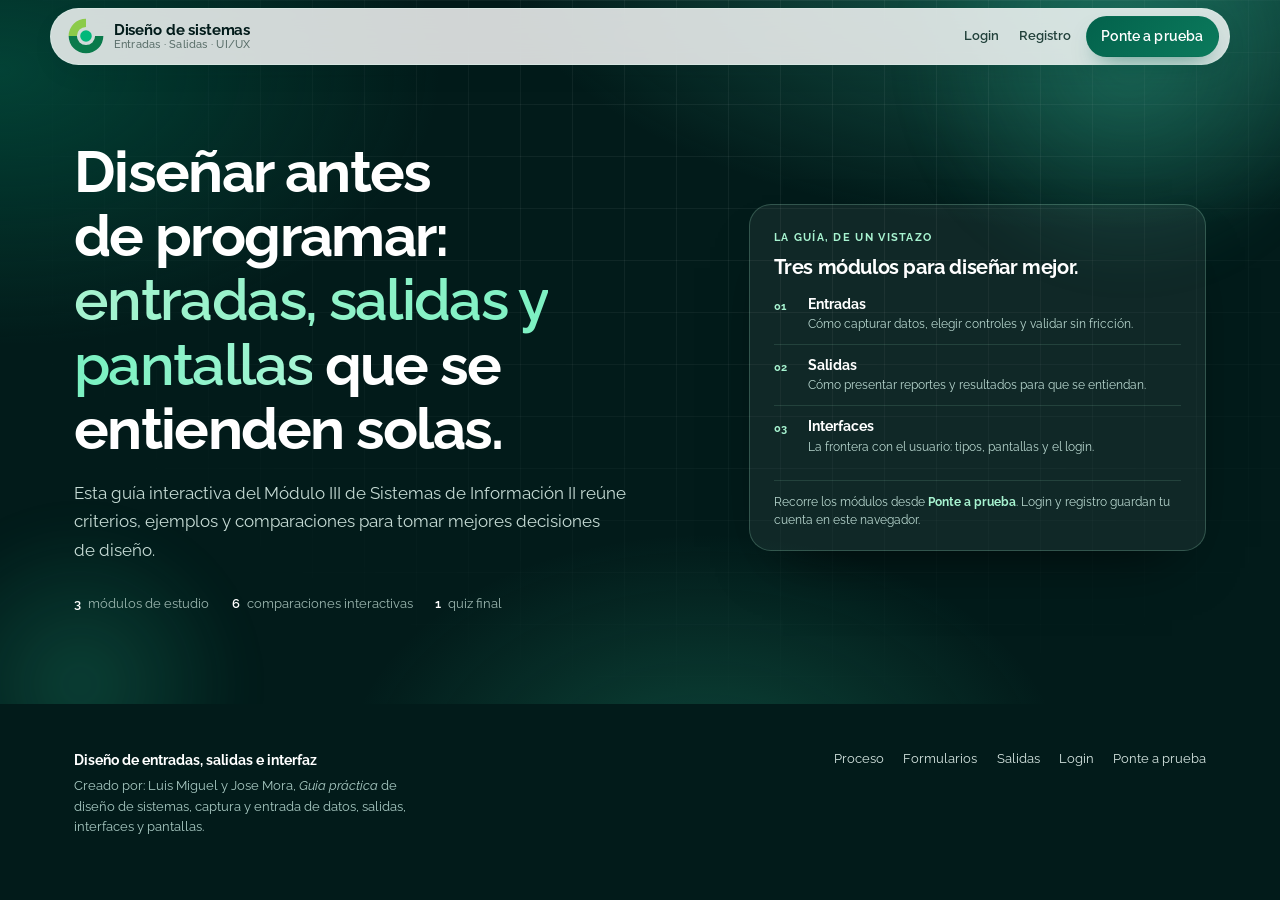
==== commit b610537a: "Merge pull request #4 from luisdai/fix/badges-y-centrado-movil fix(interfaz): quitar las píldoras co" ====
--- a/index.html
+++ b/index.html
@@ -673,6 +673,71 @@
 .method-result h4{font-size:.95rem;color:#063028;margin-bottom:.15rem}
 .method-result p{font-size:.83rem;color:#095544}
 
+/* Laboratorio de consultas */
+.query-lab{margin-top:22px;background:var(--surface);border:1px solid var(--line);border-radius:var(--r-lg);padding:22px}
+.query-head{display:flex;justify-content:space-between;align-items:flex-start;gap:1rem;flex-wrap:wrap}
+.query-head .kicker{display:block;margin-bottom:.35rem;color:var(--brand);font-size:.68rem;font-weight:800;letter-spacing:.08em;text-transform:uppercase}
+.query-head h3{font-size:1.15rem;margin-bottom:.25rem}
+.query-head p{font-size:.86rem;color:var(--muted);max-width:72ch}
+.query-source{font-size:.7rem;font-weight:750;color:var(--brand-dark);background:var(--brand-soft);border:1px solid #c9e9e1;border-radius:999px;padding:.3rem .65rem;white-space:nowrap}
+.query-tabs{display:flex;flex-wrap:wrap;gap:6px;margin:15px 0 12px}
+.query-tab{border:1px solid var(--line-strong);background:var(--surface-2);color:var(--ink-soft);border-radius:999px;padding:.45rem .75rem;font:inherit;font-size:.76rem;font-weight:700;transition:background .2s,border-color .2s,color .2s}
+.query-tab:hover{border-color:var(--brand);color:var(--brand)}
+.query-tab.is-active{background:var(--brand);border-color:var(--brand);color:#fff}
+.query-tab:focus-visible{outline:2px solid var(--brand);outline-offset:2px}
+.query-body{display:grid;grid-template-columns:minmax(0,.9fr) minmax(0,1.1fr);gap:14px;align-items:stretch}
+.query-sql{background:#021b1a;border-radius:14px;overflow:hidden;color:#d7f5ec;display:flex;flex-direction:column;min-width:0}
+.query-sql-head{display:flex;justify-content:space-between;padding:10px 14px;border-bottom:1px solid rgba(167,243,208,.16);color:#a7f3d0;font-size:.64rem;font-weight:800;letter-spacing:.1em;text-transform:uppercase}
+.query-sql pre{margin:0;padding:14px;overflow:auto;white-space:pre-wrap;word-break:break-word;font-family:ui-monospace,SFMono-Regular,Consolas,monospace;font-size:.76rem;line-height:1.6}
+.query-result{background:var(--surface-2);border:1px solid var(--line);border-radius:14px;padding:14px;min-width:0}
+.query-result-head{display:flex;justify-content:space-between;align-items:center;gap:.75rem;flex-wrap:wrap}
+.query-result-head h4{font-size:.92rem}
+.query-result-head span{font-size:.7rem;color:var(--muted);font-weight:700}
+.query-note{font-size:.76rem;color:var(--muted);margin:.25rem 0 .7rem}
+.query-table-wrap{overflow-x:auto;border:1px solid var(--line);border-radius:9px;background:#fff}
+.query-table{width:100%;border-collapse:collapse;font-size:.77rem;min-width:360px}
+.query-table th{padding:.5rem .6rem;text-align:left;background:var(--brand-soft);color:var(--brand-dark);font-size:.64rem;letter-spacing:.06em;text-transform:uppercase;white-space:nowrap}
+.query-table td{padding:.5rem .6rem;border-top:1px solid var(--line);color:var(--ink-soft);white-space:nowrap}
+.query-table tbody tr:nth-child(even){background:#f7fcfa}
+.query-table td:last-child,.query-table th:last-child{text-align:right}
+.query-json{margin:0;padding:12px;border:1px solid var(--line);border-radius:9px;background:#021b1a;color:#d7f5ec;overflow:auto;max-height:250px;font-family:ui-monospace,SFMono-Regular,Consolas,monospace;font-size:.72rem;line-height:1.55}
+.query-actions{display:flex;flex-wrap:wrap;gap:6px;margin-top:12px;padding-top:12px;border-top:1px solid var(--line)}
+.query-other{margin-top:12px;font-size:.78rem;color:var(--muted)}
+.query-other b{color:var(--ink-soft)}
+
+@media (max-width:860px){
+  .query-head{gap:.6rem}
+  .query-source{white-space:normal}
+  .query-body{grid-template-columns:1fr}
+  .query-sql pre{font-size:.72rem}
+}
+
+@media (max-width:640px){
+  .query-lab{padding:18px}
+  .query-result{padding:12px}
+  .query-table{min-width:0;font-size:.72rem}
+  .query-table th,.query-table td{padding:.45rem .35rem;white-space:normal}
+  .query-table th{font-size:.58rem;letter-spacing:.03em}
+  .query-table td:last-child,.query-table th:last-child{white-space:nowrap}
+  .query-actions{display:grid;grid-template-columns:1fr 1fr;gap:8px}
+  .query-actions .btn{padding:.55rem .55rem;font-size:.8rem;justify-content:center;text-align:center}
+  .query-actions .btn:last-child{grid-column:1/-1}
+}
+
+@media (max-width:380px){
+  .query-tab{width:100%;text-align:center}
+  .query-table-wrap{border:0;background:transparent;overflow:visible}
+  .query-table{display:block}
+  .query-table thead{display:none}
+  .query-table tbody,.query-table tr,.query-table td{display:block;width:100%}
+  .query-table tr{border:1px solid var(--line);border-radius:9px;background:#fff;padding:.35rem .55rem;margin-bottom:6px}
+  .query-table td{display:flex;justify-content:space-between;gap:.75rem;border:0;padding:.28rem 0;text-align:right;white-space:normal}
+  .query-table td::before{content:attr(data-label);font-size:.6rem;font-weight:800;letter-spacing:.04em;text-transform:uppercase;color:var(--muted);text-align:left}
+  .query-table tbody tr:nth-child(even){background:#fff}
+  .query-actions{grid-template-columns:1fr}
+  .query-actions .btn:last-child{grid-column:auto}
+}
+
 /* ============================================================
    9. UI vs UX
    ============================================================ */
@@ -1570,11 +1635,11 @@
 <section class="section" id="ruta" data-module-section="entradas">
   <div class="wrap">
     <div class="section-head">
-      <span class="eyebrow">01 · Antes de tocar código</span>
+      <span class="eyebrow">01 · Diseño de entradas</span>
       <h2>¿Qué es una entrada?</h2>
       <p>Una <strong>entrada</strong> es todo dato que el sistema recibe para trabajar. Puede escribirse, elegirse, capturarse con un dispositivo o llegar automáticamente desde otra fuente. Reconocer el tipo ayuda a elegir el control adecuado y a no pedir datos que ya existen.</p>
     </div>
-
+    <span class="eyebrow"> · Tipos de entradas</span>
     <div class="input-map">
       <section class="input-family" aria-labelledby="softwareInputs">
         <div class="input-family-head">
@@ -1632,7 +1697,7 @@
 <section class="section section-alt" id="entradas" data-module-section="entradas">
   <div class="wrap">
     <div class="section-head">
-      <span class="eyebrow">02 · Diseño de entradas</span>
+      <span class="eyebrow">02 · ¿Como se captura?</span>
       <h2>Capturar no es lo mismo que ingresar.</h2>
       <p><strong>Captura</strong> es tomar el dato donde ocurre; <strong>ingreso</strong> es traducirlo para la computadora. Una pantalla clara pide la <strong>llave</strong> y los datos que <strong>cambian</strong>; lo demás lo <strong>recupera</strong> el sistema. Regla de oro: <span class="hl">captura lo que cambia o identifica; lo demás se recupera</span>.</p>
     </div>
@@ -2056,7 +2121,7 @@
       <details class="lab-fold">
   <summary>
     <span class="fold-ico" aria-hidden="true">📊</span>
-    <span class="fold-txt"><b>Laboratorio de reportes</b><small>Mismos datos, dos versiones y el recomendador de salida.</small></span>
+    <span class="fold-txt"><b>Laboratorio de reportes y consultas</b><small>Mismos datos, dos versiones y consultas sobre la base.</small></span>
     <span class="fold-cta"><span class="when-closed">Abrir</span><span class="when-open">Cerrar</span><span class="chev" aria-hidden="true">▾</span></span>
   </summary>
   <div class="fold-body">
@@ -2089,40 +2154,50 @@
       </div>
     </div>
 
-    <div class="method">
-      <h3>¿Impreso, en pantalla o documento web?</h3>
-      <p>Tres factores bastan para decidir.</p>
-      <div class="method-grid">
-        <div class="method-field">
-          <label for="mWho">¿Quién la usa?</label>
-          <select id="mWho">
-            <option value="externo">Cliente o proveedor externo</option>
-            <option value="interno">Equipo interno</option>
-            <option value="jefe">Una sola persona que decide</option>
-          </select>
+    <div class="query-lab" aria-labelledby="queryTitle">
+      <div class="query-head">
+        <div>
+          <span class="kicker">Base de datos · consulta SQL</span>
+          <h3 id="queryTitle">De la tabla a una salida útil</h3>
+          <p>Elige una consulta, revisa el SQL y observa el resultado. La misma lógica sirve en una base de datos real.</p>
         </div>
-        <div class="method-field">
-          <label for="mNeed">¿Debe conservarse o firmarse?</label>
-          <select id="mNeed">
-            <option value="no">No, es consulta</option>
-            <option value="archivo">Sí, para archivo o auditoría</option>
-            <option value="legal">Sí, lo exige una norma</option>
-          </select>
+        <span class="query-source">BD Ventas · datos de muestra</span>
+      </div>
+
+      <div class="query-tabs" role="tablist" aria-label="Consultas de ejemplo">
+        <button type="button" class="query-tab is-active" role="tab" aria-selected="true" data-query="vendedores">Ventas por vendedor</button>
+        <button type="button" class="query-tab" role="tab" aria-selected="false" tabindex="-1" data-query="stock">Stock bajo</button>
+        <button type="button" class="query-tab" role="tab" aria-selected="false" tabindex="-1" data-query="ultimos">Últimos movimientos</button>
+      </div>
+
+      <div class="query-body">
+        <div class="query-sql">
+          <div class="query-sql-head"><span>SQL</span><span>consulta</span></div>
+          <pre><code id="queryCode"></code></pre>
         </div>
-        <div class="method-field">
-          <label for="mFreq">¿Con qué frecuencia?</label>
-          <select id="mFreq">
-            <option value="diaria">Diaria o en tiempo real</option>
-            <option value="semanal">Semanal o mensual</option>
-            <option value="ocasional">Ocasional</option>
-          </select>
+
+        <div class="query-result" role="tabpanel" aria-live="polite">
+          <div class="query-result-head">
+            <h4 id="queryResultTitle">Ventas por vendedor</h4>
+            <span id="queryResultCount"></span>
+          </div>
+          <p class="query-note" id="queryNote"></p>
+          <div class="query-table-wrap" id="queryTableWrap">
+            <table class="query-table">
+              <thead id="queryHead"></thead>
+              <tbody id="queryRows"></tbody>
+            </table>
+          </div>
+          <pre class="query-json" id="queryJson" hidden></pre>
+          <div class="query-actions">
+            <button type="button" class="btn btn-primary btn-sm" data-output="table" aria-pressed="true">Pantalla</button>
+            <button type="button" class="btn btn-ghost btn-sm" data-output="csv">Descargar CSV</button>
+            <button type="button" class="btn btn-ghost btn-sm" data-output="json" aria-pressed="false">Ver JSON</button>
+          </div>
         </div>
-        <button type="button" class="btn btn-primary sim-submit" id="mCalc">Recomendar</button>
       </div>
-      <div class="method-result" id="methodResult" role="status">
-        <span class="mr-ic" aria-hidden="true">💡</span>
-        <div><h4>Elige las tres respuestas</h4><p>Y te diré qué método conviene, con el criterio de la guía.</p></div>
-      </div>
+
+      <p class="query-other"><b>Otras salidas:</b> PDF o impresión, panel en vivo, API externa o correo. Cambia el formato, no el dato.</p>
     </div>
   </div>
 </details>
@@ -2452,7 +2527,7 @@
   <div class="wrap">
     <div>
       <b>Diseño de entradas, salidas e interfaz</b>
-      <div class="f-note">Material didáctico interactivo basado en la Guía del Módulo III, <em>Sistemas de Información II</em> (diseño de sistemas, captura y entrada de datos, salidas, interfaces y pantallas).</div>
+      <div class="f-note">Creado por: Luis Miguel y Jose Mora, <em>Guia práctica</em> de diseño de sistemas, captura y entrada de datos, salidas, interfaces y pantallas.</div>
     </div>
     <div class="f-links">
       <a href="?view=modulos#ruta">Proceso</a>
@@ -2924,43 +2999,165 @@
   });
   buildBadReport();
 
-  /* ---- Selector de método de salida ---- */
-  var mWho = document.getElementById('mWho');
-  var mNeed = document.getElementById('mNeed');
-  var mFreq = document.getElementById('mFreq');
-  var methodResult = document.getElementById('methodResult');
-
-  function updateMethod(){
-    var who = mWho.value, need = mNeed.value, freq = mFreq.value;
-    var title = '', text = '', icon = '💡';
-
-    if (need === 'legal'){
-      icon = '🖨️';
-      title = 'Documento impreso controlado (o PDF firmado equivalente)';
-      text = 'Una norma exige el formato y su conservación. La guía recuerda que la ley puede dictar la tecnología de salida: no la sustituyas por una pantalla. Diseña el formulario pensando en que debe imprimirse y archivarse correctamente.';
-    } else if (who === 'externo'){
-      icon = '🌐';
-      title = 'Documento web o PDF descargable';
-      text = 'Va hacia clientes o proveedores, probablemente muchos y en distintos lugares. Un documento web con el logotipo y los colores de la empresa llega a todos y cada quien decide si lo imprime. Para un comprobante puntual, la factura impresa sigue siendo válida.';
-    } else if (freq === 'diaria'){
-      icon = '🖥️';
-      title = 'Salida en pantalla (panel en línea)';
-      text = 'Se consulta con urgencia y muchas veces al día. La pantalla en línea permite ver el dato actualizado, filtrar y actuar. Complementa con exportación a PDF solo cuando alguien necesite archivar.';
-    } else if (freq === 'ocasional'){
-      icon = '📄';
-      title = 'Reporte bajo demanda (pantalla o PDF)';
-      text = 'Pocos usuarios y baja frecuencia. No hace falta imprimir por defecto ni mantener un panel permanente: genera el reporte cuando se pida, con filtros claros y fecha de corte. Revisa si conviene conservarlo por normativa.';
-    } else {
-      icon = '📊';
-      title = 'Reporte periódico en pantalla, con opción de imprimir';
-      text = 'Uso interno y frecuencia semanal o mensual. Preséntalo en pantalla con resumen primero y detalle después; ofrece impresión o PDF para juntas. La guía insiste en no producir más papel del necesario.';
+  /* ============================================================
+     G. SALIDAS: CONSULTAS SOBRE UNA BASE DE DATOS
+     ============================================================ */
+  var querySales = [
+    { fecha: '2026-11-10', cliente: 'Ana Ruiz', vendedor: 'Luis', total: 64.00 },
+    { fecha: '2026-11-10', cliente: 'Marta Sosa', vendedor: 'Ana', total: 149.50 },
+    { fecha: '2026-11-09', cliente: 'Carlos Pérez', vendedor: 'Luis', total: 32.00 },
+    { fecha: '2026-11-09', cliente: 'Elena Gil', vendedor: 'Ana', total: 298.00 },
+    { fecha: '2026-11-08', cliente: 'José Díaz', vendedor: 'Luis', total: 18.50 },
+    { fecha: '2026-11-08', cliente: 'Lucía Mora', vendedor: 'María', total: 96.00 },
+    { fecha: '2026-11-07', cliente: 'Pedro Rivas', vendedor: 'Ana', total: 32.00 },
+    { fecha: '2026-11-07', cliente: 'Sofía León', vendedor: 'María', total: 75.00 }
+  ];
+
+  var queryInventory = [
+    { producto: 'Mouse inalámbrico', stock: 7, minimo: 10 },
+    { producto: 'Teclado USB', stock: 12, minimo: 10 },
+    { producto: 'Monitor 24"', stock: 3, minimo: 5 },
+    { producto: 'Base para laptop', stock: 18, minimo: 10 },
+    { producto: 'Cable HDMI', stock: 9, minimo: 10 },
+    { producto: 'Webcam HD', stock: 4, minimo: 6 }
+  ];
+
+  function formatQueryMoney(value){
+    return '$' + value.toFixed(2).replace('.', ',');
+  }
+
+  var queryCatalog = {
+    vendedores: {
+      title: 'Ventas por vendedor',
+      columns: ['Vendedor', 'Operaciones', 'Total'],
+      sql: 'SELECT vendedor,\n       COUNT(*) AS operaciones,\n       SUM(total) AS total\nFROM ventas\nGROUP BY vendedor\nORDER BY total DESC;',
+      note: 'Agrupa las ventas por vendedor y suma el total. Es una salida resumida para decidir, no una lista de todas las facturas.',
+      rows: function(){
+        var groups = {};
+        querySales.forEach(function(sale){
+          if (!groups[sale.vendedor]) groups[sale.vendedor] = { vendedor: sale.vendedor, operaciones: 0, total: 0 };
+          groups[sale.vendedor].operaciones += 1;
+          groups[sale.vendedor].total += sale.total;
+        });
+        return Object.keys(groups).map(function(key){ return groups[key]; })
+          .sort(function(a, b){ return b.total - a.total; })
+          .map(function(group){ return [group.vendedor, group.operaciones, formatQueryMoney(group.total)]; });
+      }
+    },
+    stock: {
+      title: 'Productos con stock bajo',
+      columns: ['Producto', 'Stock', 'Mínimo', 'Reponer'],
+      sql: 'SELECT producto, stock, stock_minimo,\n       stock_minimo - stock AS reponer\nFROM inventario\nWHERE stock < stock_minimo\nORDER BY stock ASC;',
+      note: 'Filtra solo los productos que necesitan reposición. La condición deja fuera el resto de la tabla y evita una salida llena de datos que nadie va a usar.',
+      rows: function(){
+        return queryInventory.filter(function(item){ return item.stock < item.minimo; })
+          .sort(function(a, b){ return a.stock - b.stock; })
+          .map(function(item){ return [item.producto, item.stock, item.minimo, item.minimo - item.stock]; });
+      }
+    },
+    ultimos: {
+      title: 'Últimos movimientos',
+      columns: ['Fecha', 'Cliente', 'Vendedor', 'Total'],
+      sql: 'SELECT fecha, cliente, vendedor, total\nFROM ventas\nORDER BY fecha DESC\nLIMIT 5;',
+      note: 'Ordena de lo más reciente a lo más antiguo y corta en cinco filas. Así se consulta el pulso del día sin revisar todo el histórico.',
+      rows: function(){
+        return querySales.slice()
+          .sort(function(a, b){ return b.fecha.localeCompare(a.fecha); })
+          .slice(0, 5)
+          .map(function(sale){ return [sale.fecha, sale.cliente, sale.vendedor, formatQueryMoney(sale.total)]; });
+      }
     }
-
-    methodResult.innerHTML = '<span class="mr-ic" aria-hidden="true">' + icon + '</span><div><h4>' + title + '</h4><p>' + text + '</p></div>';
-  }
-  [mWho, mNeed, mFreq].forEach(function(sel){ sel.addEventListener('change', updateMethod); });
-  document.getElementById('mCalc').addEventListener('click', updateMethod);
-  updateMethod();
+  };
+
+  var activeQuery = 'vendedores';
+  var queryTabs = Array.prototype.slice.call(document.querySelectorAll('.query-tab'));
+  var queryOutputButtons = Array.prototype.slice.call(document.querySelectorAll('[data-output]'));
+  var queryHead = document.getElementById('queryHead');
+  var queryRows = document.getElementById('queryRows');
+  var queryCode = document.getElementById('queryCode');
+  var queryNote = document.getElementById('queryNote');
+  var queryResultTitle = document.getElementById('queryResultTitle');
+  var queryResultCount = document.getElementById('queryResultCount');
+  var queryTableWrap = document.getElementById('queryTableWrap');
+  var queryJson = document.getElementById('queryJson');
+
+  function renderQuery(key){
+    var query = queryCatalog[key];
+    if (!query) return;
+    activeQuery = key;
+    var rows = query.rows();
+
+    queryTabs.forEach(function(tab){
+      var active = tab.getAttribute('data-query') === key;
+      tab.classList.toggle('is-active', active);
+      tab.setAttribute('aria-selected', String(active));
+      tab.setAttribute('tabindex', active ? '0' : '-1');
+    });
+
+    queryResultTitle.textContent = query.title;
+    queryResultCount.textContent = rows.length + (rows.length === 1 ? ' fila' : ' filas');
+    queryCode.textContent = query.sql;
+    queryNote.textContent = query.note;
+    queryHead.innerHTML = '<tr>' + query.columns.map(function(column){ return '<th scope="col">' + column + '</th>'; }).join('') + '</tr>';
+    queryRows.innerHTML = rows.map(function(row){
+      return '<tr>' + row.map(function(cell, index){ return '<td data-label="' + query.columns[index] + '">' + cell + '</td>'; }).join('') + '</tr>';
+    }).join('');
+    setQueryOutput('table');
+  }
+
+  function setQueryOutput(mode){
+    var showingJson = mode === 'json';
+    queryTableWrap.hidden = showingJson;
+    queryJson.hidden = !showingJson;
+    if (showingJson){
+      var query = queryCatalog[activeQuery];
+      var rows = query.rows();
+      var objects = rows.map(function(row){
+        var item = {};
+        query.columns.forEach(function(column, index){ item[column] = row[index]; });
+        return item;
+      });
+      queryJson.textContent = JSON.stringify({ consulta: activeQuery, sql: query.sql, filas: objects }, null, 2);
+    }
+    queryOutputButtons.forEach(function(button){
+      if (button.getAttribute('data-output') === 'csv') return;
+      var active = button.getAttribute('data-output') === mode;
+      button.setAttribute('aria-pressed', String(active));
+      button.classList.toggle('btn-primary', active);
+      button.classList.toggle('btn-ghost', !active);
+    });
+  }
+
+  function downloadQueryCsv(){
+    var query = queryCatalog[activeQuery];
+    var rows = query.rows();
+    var csv = [query.columns].concat(rows).map(function(row){
+      return row.map(function(cell){ return '"' + String(cell).replace(/"/g, '""') + '"'; }).join(',');
+    }).join('\r\n');
+    var blob = new Blob(['\uFEFF' + csv], { type: 'text/csv;charset=utf-8;' });
+    var url = URL.createObjectURL(blob);
+    var link = document.createElement('a');
+    link.href = url;
+    link.download = 'consulta-' + activeQuery + '.csv';
+    document.body.appendChild(link);
+    link.click();
+    link.remove();
+    setTimeout(function(){ URL.revokeObjectURL(url); }, 1000);
+  }
+
+  queryTabs.forEach(function(tab){
+    tab.addEventListener('click', function(){ renderQuery(tab.getAttribute('data-query')); });
+  });
+
+  queryOutputButtons.forEach(function(button){
+    button.addEventListener('click', function(){
+      var output = button.getAttribute('data-output');
+      if (output === 'csv'){ downloadQueryCsv(); return; }
+      setQueryOutput(output);
+    });
+  });
+
+  renderQuery(activeQuery);
 
   /* ============================================================
      H. UI / UX: QUITAR LA CAPA VISUAL
